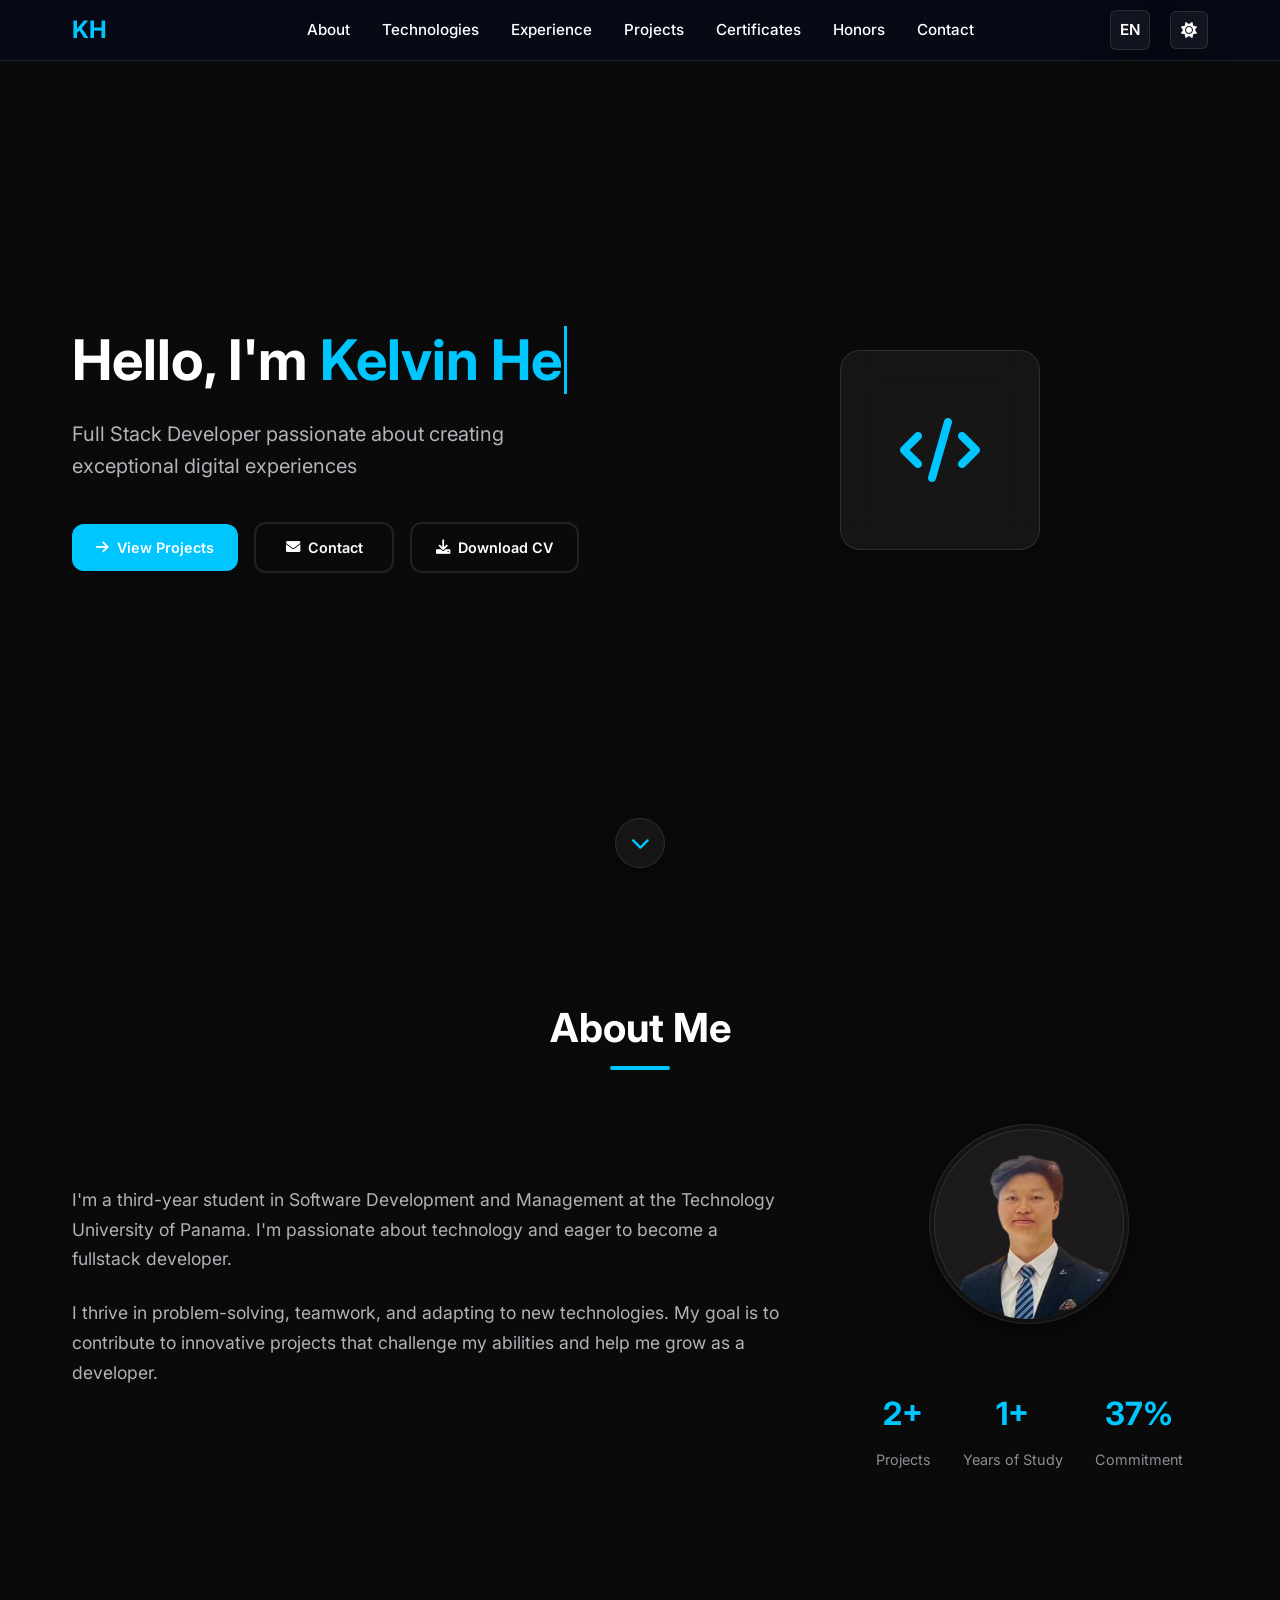
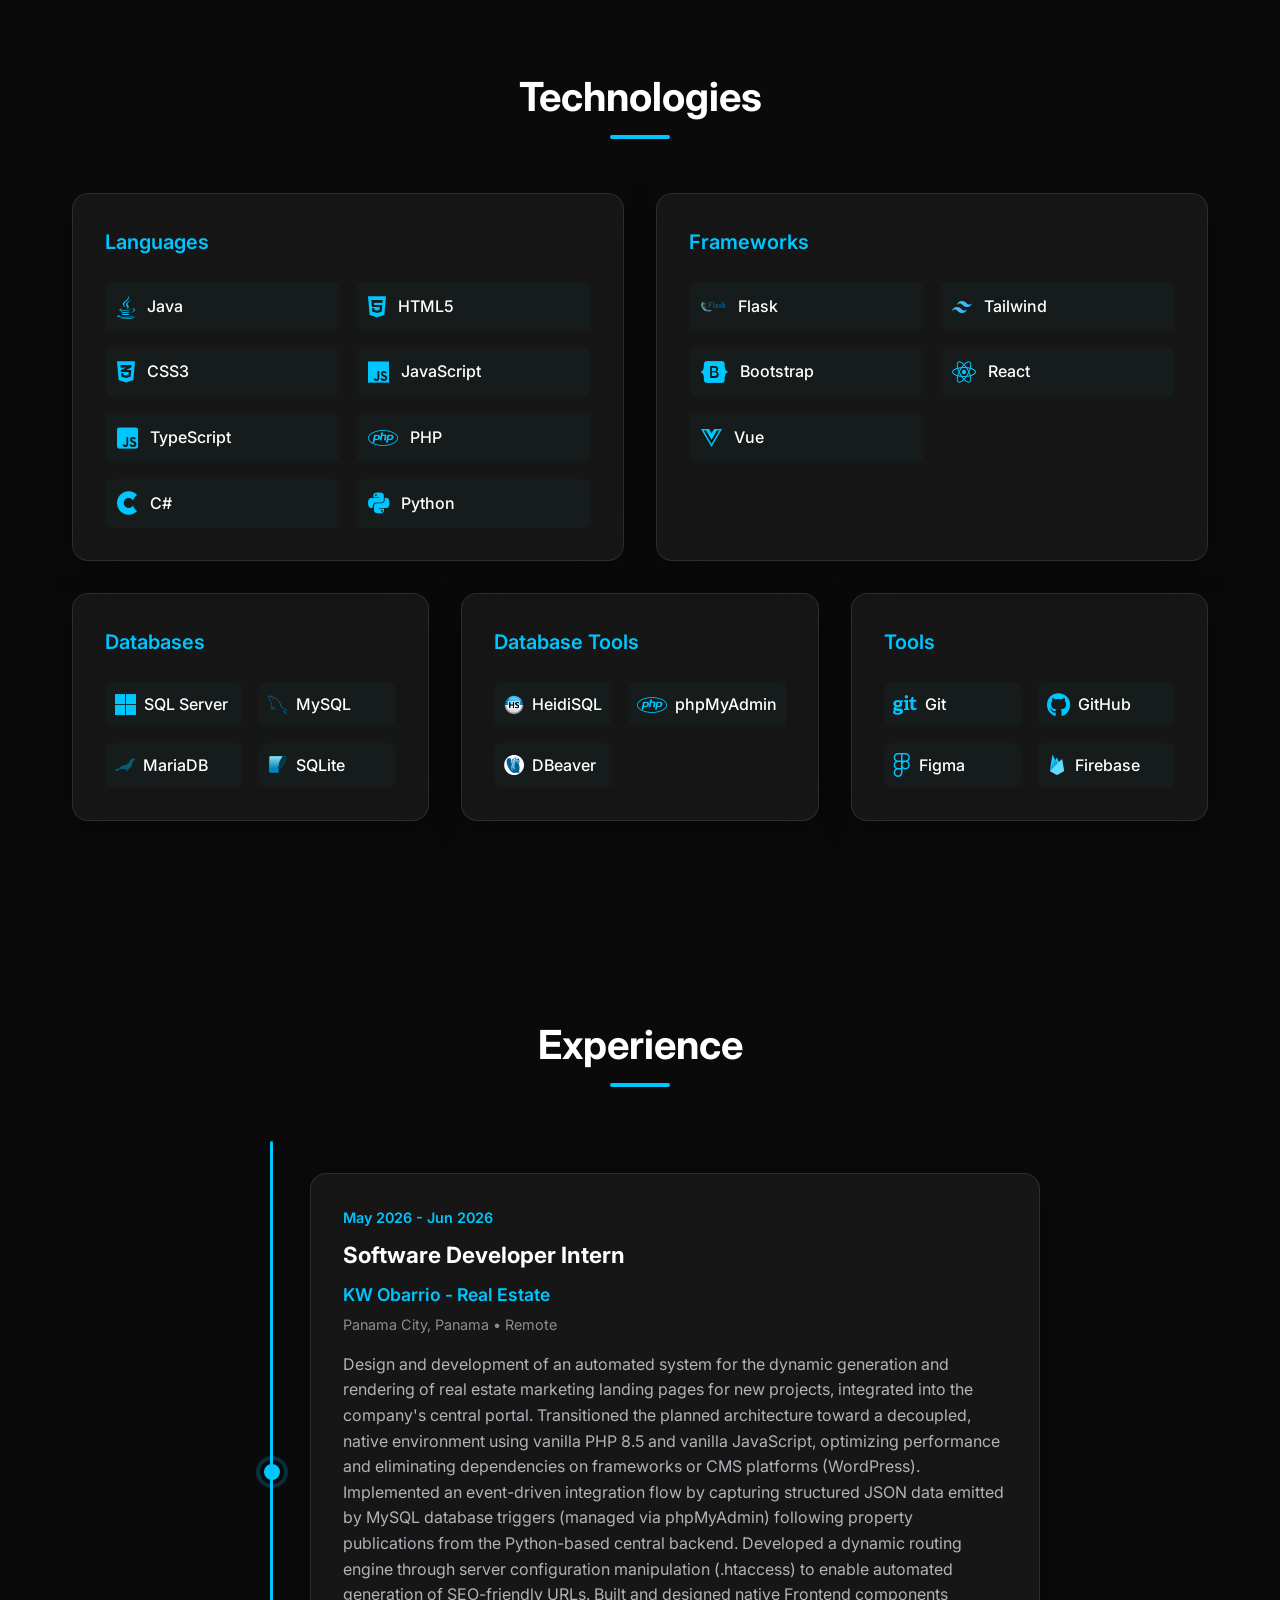
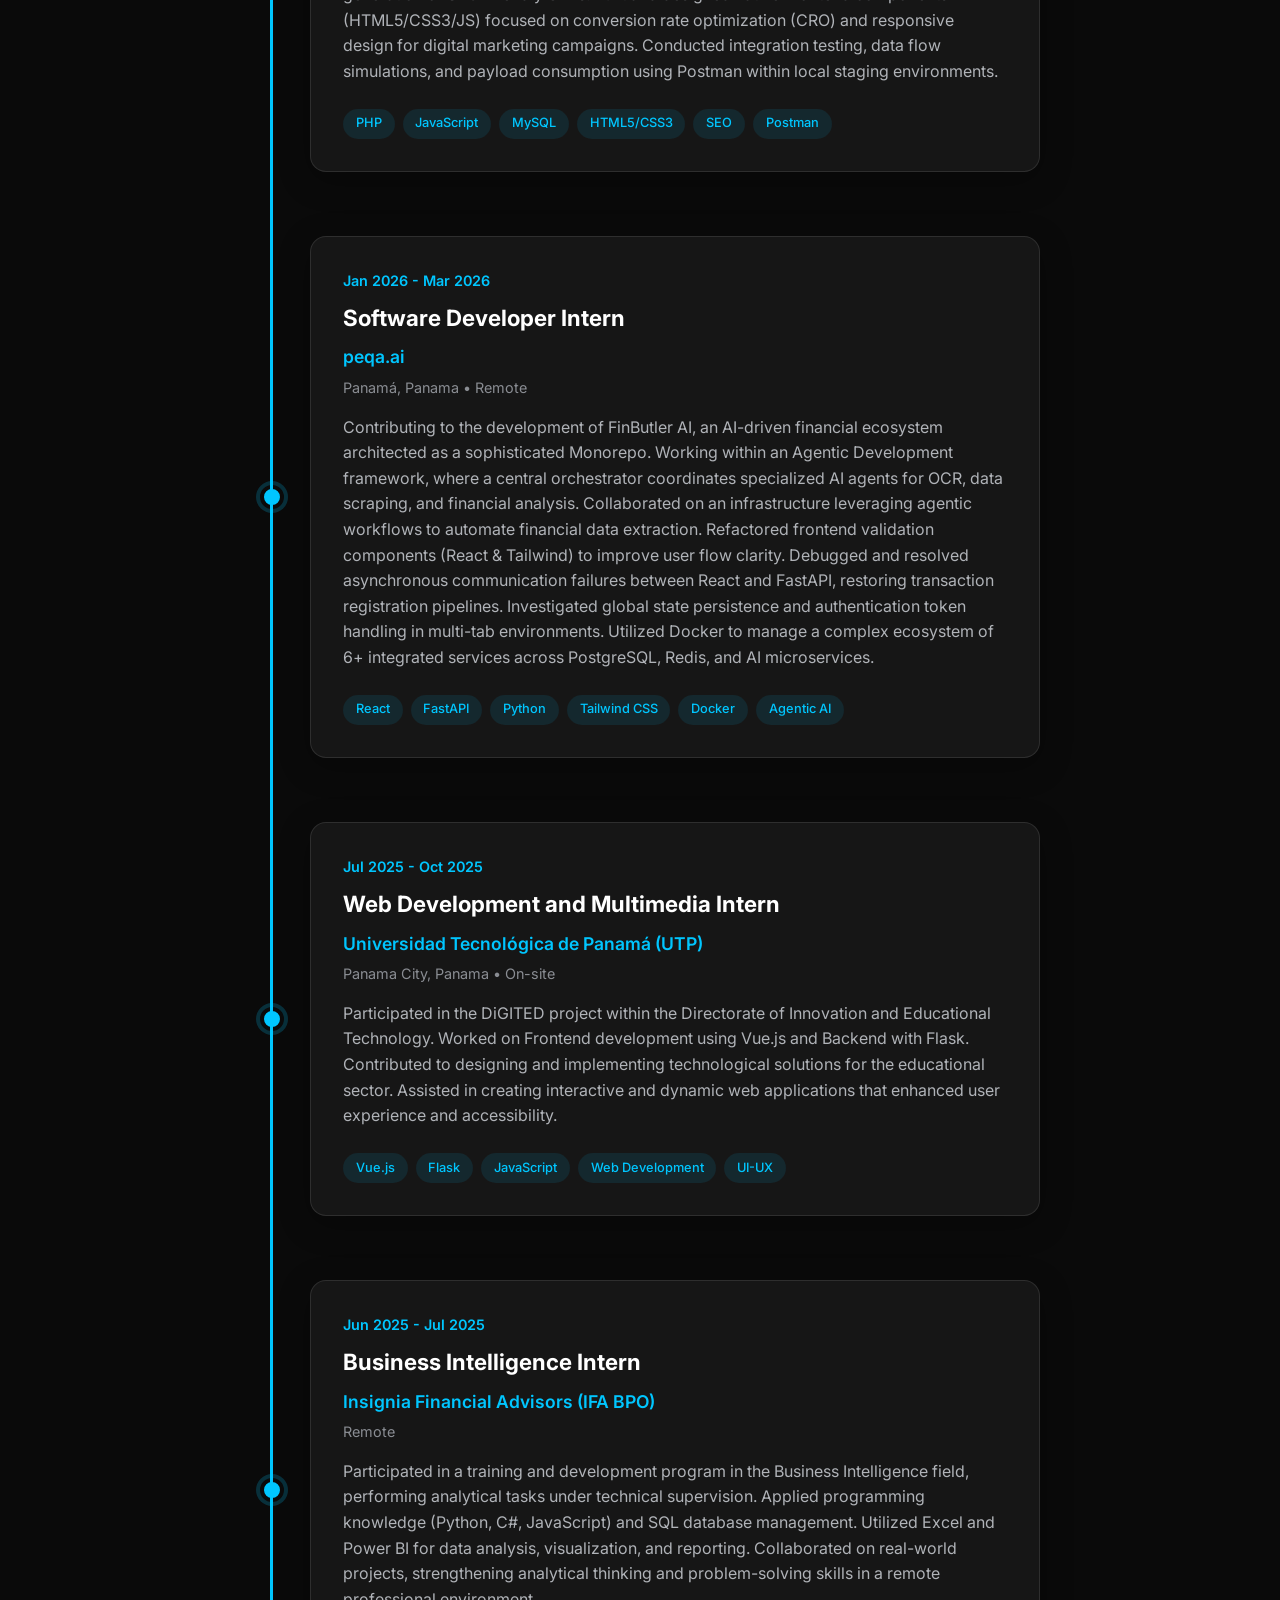
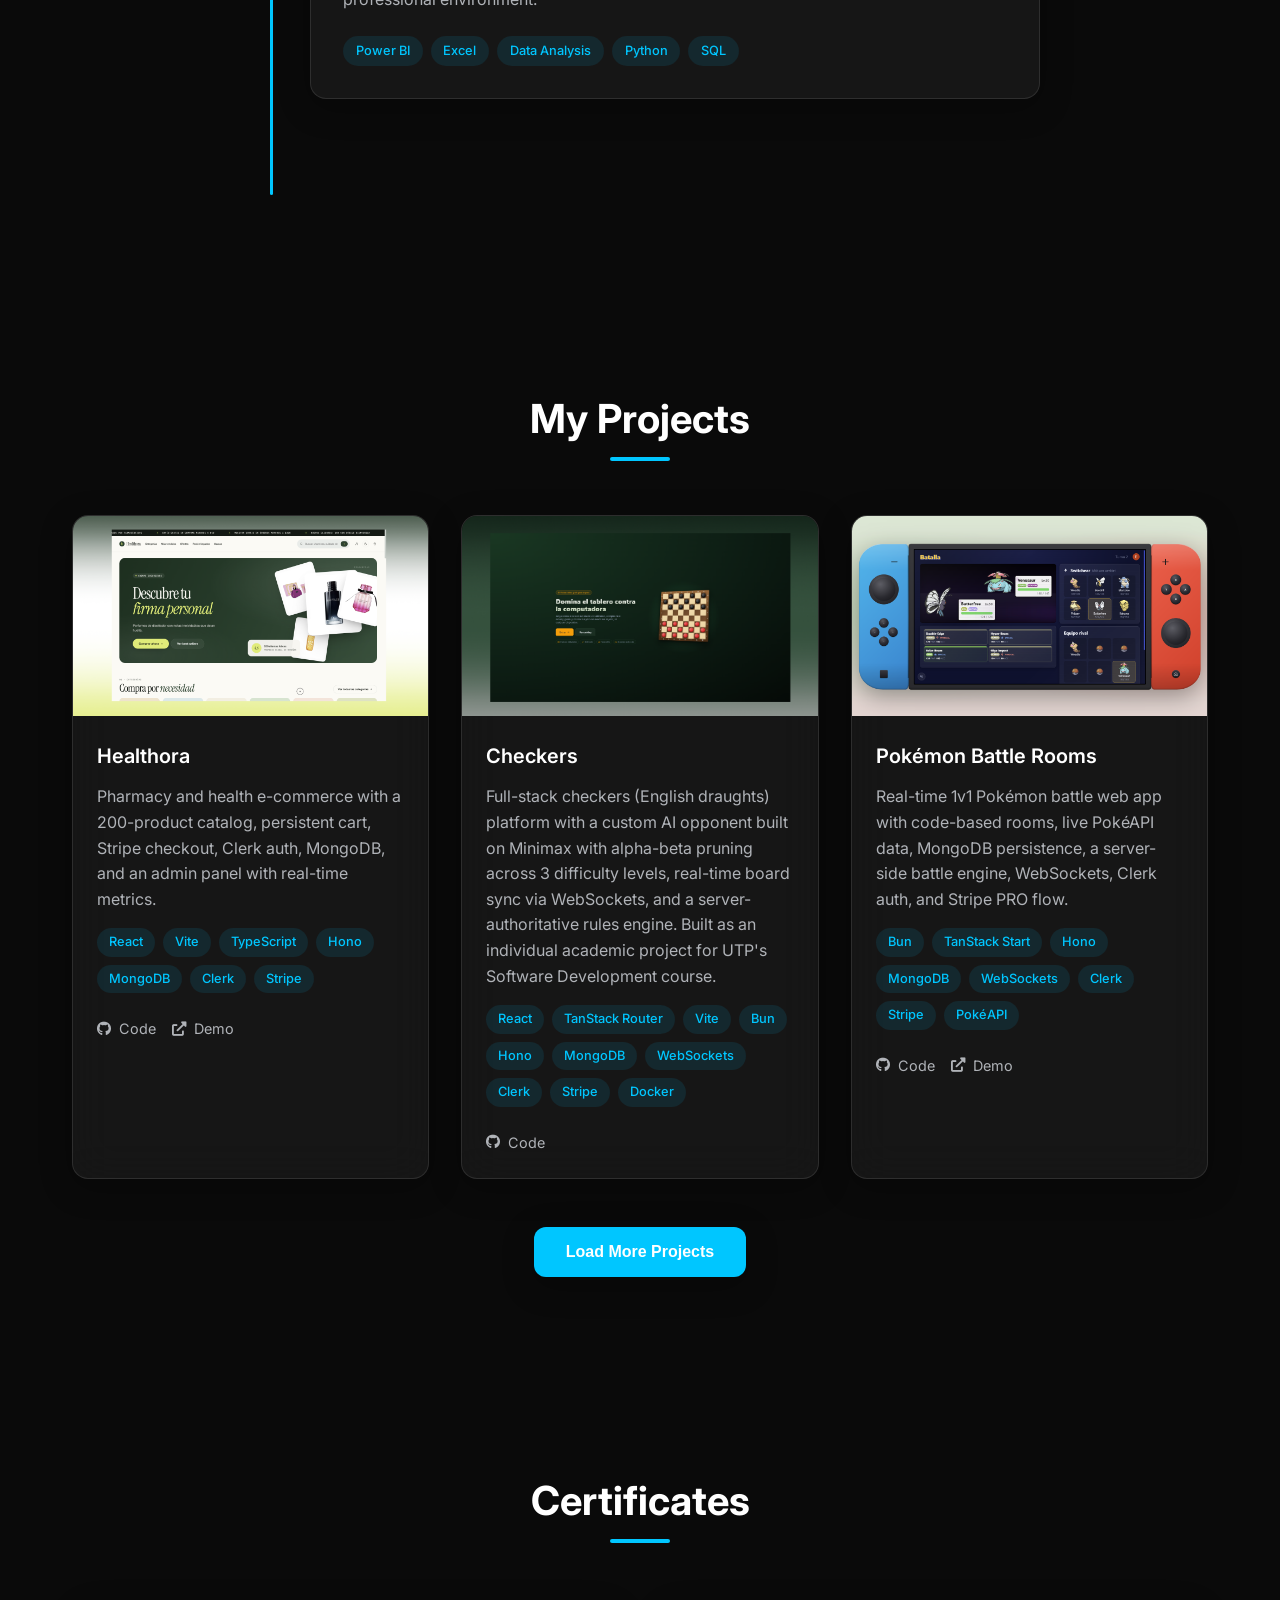
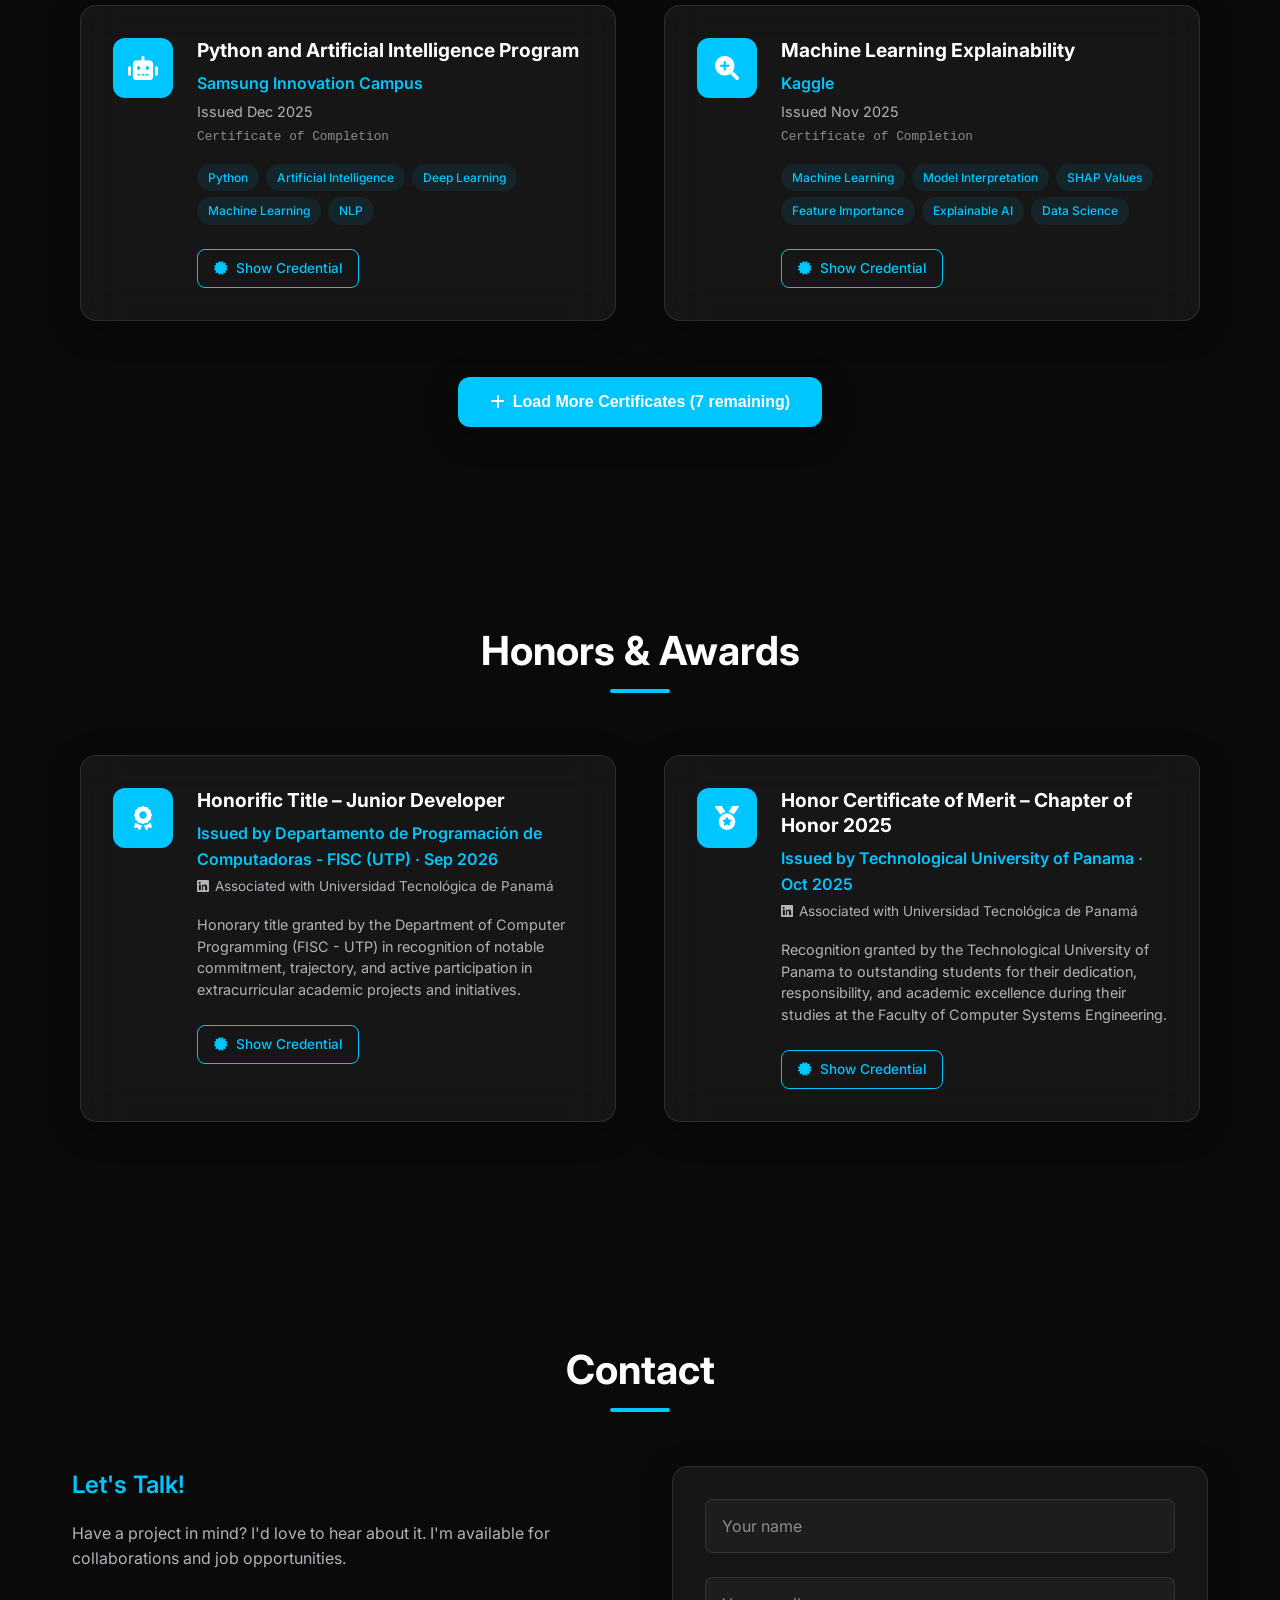
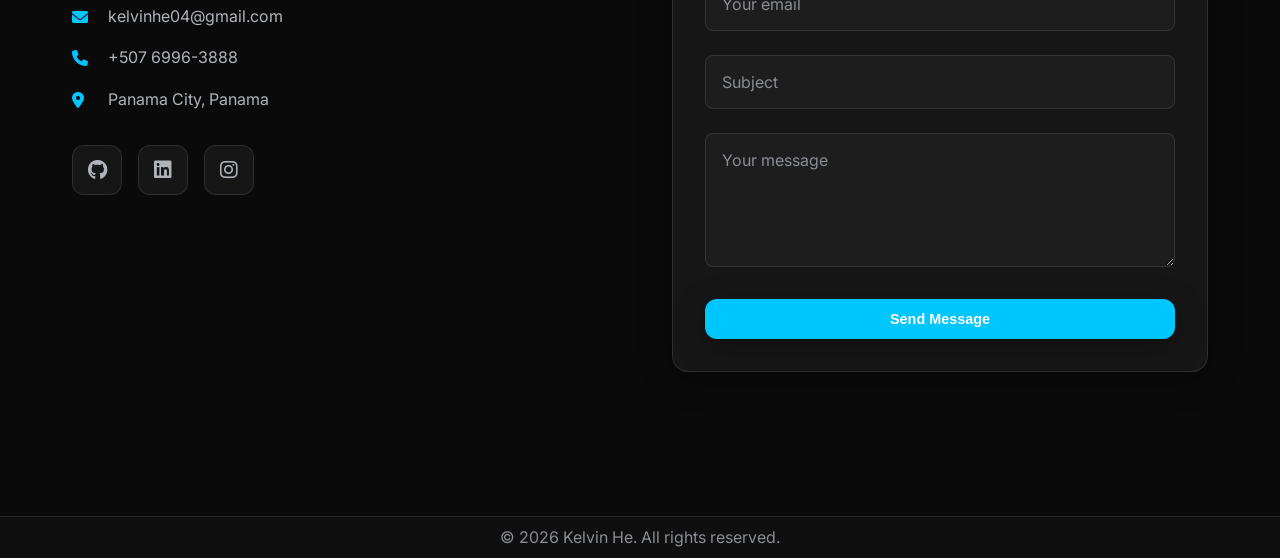
==== index.html @ 0e4e4021 "feat: add Honors credential images, Checkers/PollClass thumbnails, and UI polish - Add credential im" ====
<!doctype html>
<html lang="en">
    <head>
        <meta charset="UTF-8" />
        <meta name="viewport" content="width=device-width, initial-scale=1.0" />
        <title>Kelvin He</title>

        <!-- SEO básico -->
        <meta
            name="description"
            content="Kelvin He - Full Stack Developer. Portafolio profesional con proyectos web, certificaciones y experiencia en desarrollo frontend/backend. Disponible para freelance y colaboraciones."
        />
        <meta
            name="keywords"
            content="Kelvin He, Full Stack Developer, desarrollador web, frontend, backend, JavaScript, HTML, CSS, Python, portafolio, freelance, desarrollador freelance"
        />
        <meta name="author" content="Kelvin He" />
        <meta name="robots" content="index, follow" />
        <link rel="canonical" href="https://kelvin-he.netlify.app/" />

        <!-- Open Graph -->
        <meta property="og:type" content="website" />
        <meta property="og:url" content="https://kelvin-he.netlify.app/" />
        <meta property="og:title" content="Kelvin He - Full Stack Developer" />
        <meta
            property="og:description"
            content="Portafolio profesional de Kelvin He: Full Stack Developer. Explora mis proyectos web, certificaciones y experiencia en desarrollo frontend y backend. Disponible para proyectos freelance."
        />
        <meta
            property="og:image"
            content="https://kelvin-he.netlify.app/assets/img/preview.png"
        />
        <meta property="og:image:width" content="1200" />
        <meta property="og:image:height" content="630" />

        <!-- Twitter Card -->
        <meta name="twitter:card" content="summary_large_image" />
        <meta name="twitter:title" content="Kelvin He - Full Stack Developer" />
        <meta
            name="twitter:description"
            content="Portafolio profesional de Kelvin He: Full Stack Developer. Explora mis proyectos web, certificaciones y experiencia en desarrollo frontend y backend."
        />
        <meta
            name="twitter:image"
            content="https://kelvin-he.netlify.app/assets/img/preview.png"
        />

        <!-- Google Site Verification -->
        <meta name="google-site-verification" content="021a6202487b725a" />

        <!-- Protección contra copia -->
        <meta name="robots" content="noarchive, nosnippet" />
        <meta http-equiv="X-UA-Compatible" content="IE=edge" />
        <meta name="format-detection" content="telephone=no" />

        <link rel="stylesheet" href="/assets/styles/styles.css" />
        <link
            href="https://fonts.googleapis.com/css2?family=Inter:wght@300;400;500;600;700&display=swap"
            rel="stylesheet"
        />
        <link
            rel="stylesheet"
            href="https://cdnjs.cloudflare.com/ajax/libs/font-awesome/6.0.0/css/all.min.css"
        />
        <link
            rel="icon"
            type="image/png"
            sizes="16x16"
            href="assets/img/Logo.png"
        />
    </head>
    <body>
        <!-- Navbar translúcido -->
        <nav class="navbar" id="navbar">
            <div class="nav-container">
                <div class="nav-logo">
                    <a href="#navbar" class="logo-text">KH</a>
                    <!-- <span class="logo-text">Portfolio</span> -->
                </div>

                <div class="nav-links">
                    <ul class="nav-menu">
                        <li class="nav-item">
                            <a
                                href="#about"
                                class="nav-link"
                                data-en="About"
                                data-es="Acerca de"
                                >About</a
                            >
                        </li>
                        <li class="nav-item">
                            <a
                                href="#technologies"
                                class="nav-link"
                                data-en="Technologies"
                                data-es="Tecnologías"
                                >Technologies</a
                            >
                        </li>
                        <li class="nav-item">
                            <a
                                href="#experience"
                                class="nav-link"
                                data-en="Experience"
                                data-es="Experiencia"
                                >Experience</a
                            >
                        </li>
                        <li class="nav-item">
                            <a
                                href="#projects"
                                class="nav-link"
                                data-en="Projects"
                                data-es="Proyectos"
                                >Projects</a
                            >
                        </li>
                        <li class="nav-item">
                            <a
                                href="#certificates"
                                class="nav-link"
                                data-en="Certificates"
                                data-es="Certificados"
                                >Certificates</a
                            >
                        </li>
                        <li class="nav-item">
                            <a
                                href="#honors"
                                class="nav-link"
                                data-en="Honors"
                                data-es="Honores"
                                >Honors</a
                            >
                        </li>
                        <li class="nav-item">
                            <a
                                href="#contact"
                                class="nav-link"
                                data-en="Contact"
                                data-es="Contacto"
                                >Contact</a
                            >
                        </li>
                    </ul>
                    <div class="nav-burger-mode-toggle-container">
                        <div>
                            <a
                                id="languageToggle"
                                class="languageToggle"
                                href="#"
                                role="button"
                                aria-label="Cambiar idioma"
                            >
                                <span class="language-label">ES</span>
                            </a>
                        </div>
                        <div>
                            <a id="themeToggle" class="themeToggle"
                                ><i class="fas fa-sun"></i
                            ></a>
                        </div>

                        <div class="hamburger">
                            <span class="bar"></span>
                            <span class="bar"></span>
                            <span class="bar"></span>
                        </div>
                    </div>
                </div>
            </div>
        </nav>

        <!-- Hero Section -->
        <section id="hero" class="hero">
            <div class="hero-container">
                <div class="hero-content">
                    <h1 class="hero-title">
                        <span
                            class="hero-greeting"
                            data-en="Hello, I'm "
                            data-es="Hola, soy "
                        ></span
                        ><span class="highlight"></span>
                    </h1>
                    <p
                        class="hero-subtitle"
                        data-en="Full Stack Developer passionate about creating exceptional digital experiences"
                        data-es="Desarrollador Full Stack apasionado por crear experiencias digitales excepcionales"
                    >
                        Full Stack Developer passionate about creating
                        exceptional digital experiences
                    </p>
                    <div class="hero-buttons">
                        <a href="#projects" class="btn btn-primary">
                            <i class="fas fa-arrow-right" aria-hidden="true"></i>
                            <span data-en="View Projects" data-es="Ver Proyectos"
                                >View Projects</span
                            >
                        </a>
                        <a href="#contact" class="btn btn-secondary">
                            <i class="fas fa-envelope" aria-hidden="true"></i>
                            <span data-en="Contact" data-es="Contacto">Contact</span>
                        </a>
                        <a
                            href="assets/Kelvin_He_CV.pdf"
                            download
                            class="btn btn-secondary"
                        >
                            <i class="fas fa-download" aria-hidden="true"></i>
                            <span data-en="Download CV" data-es="Descargar CV"
                                >Download CV</span
                            >
                        </a>
                    </div>
                </div>
                <div class="hero-image">
                    <div class="floating-card">
                        <i class="fas fa-code"></i>
                    </div>
                </div>
            </div>
            <!-- Flecha animada para navegar a About -->
            <div class="scroll-arrow">
                <a href="#about" class="arrow-link">
                    <i class="fas fa-chevron-down"></i>
                </a>
            </div>
        </section>

        <!-- About -->
        <section id="about" class="section">
            <div class="container">
                <h2
                    class="section-title"
                    data-en="About Me"
                    data-es="Acerca de Mí"
                >
                    About Me
                </h2>
                <div class="about-content">
                    <div class="about-text">
                        <p
                            class="about-description"
                            data-en="I'm a third-year student in Software Development and Management at the Technology University of Panama. I'm passionate about technology and eager to become a fullstack developer."
                            data-es="Soy un estudiante de tercer año en Desarrollo y Gestión de Software en la Universidad Tecnológica de Panamá. Soy apasionado por la tecnología y ansioso por convertirme en un desarrollador fullstack."
                        >
                            I'm a third-year student in Software Development and
                            Management at the Technology University of Panama.
                            I'm passionate about technology and eager to become
                            a fullstack developer.
                        </p>
                        <p
                            class="about-description"
                            data-en="I thrive in problem-solving, teamwork, and adapting to new technologies. My goal is to contribute to innovative projects that challenge my abilities and help me grow as a developer."
                            data-es="Me destaco en la resolución de problemas, el trabajo en equipo y la adaptación a nuevas tecnologías. Mi objetivo es contribuir a proyectos innovadores que desafíen mis habilidades y me ayuden a crecer como desarrollador."
                        >
                            I thrive in problem-solving, teamwork, and adapting
                            to new technologies. My goal is to contribute to
                            innovative projects that challenge my abilities and
                            help me grow as a developer.
                        </p>
                    </div>
                    <div class="about-stats-profile">
                        <div class="stats">
                            <div class="stat-item">
                                <span class="stat-number">6+</span>
                                <span
                                    class="stat-label"
                                    data-en="Projects"
                                    data-es="Proyectos"
                                    >Projects</span
                                >
                            </div>
                            <div class="stat-item">
                                <span class="stat-number">3+</span>
                                <span
                                    class="stat-label"
                                    data-en="Years of Study"
                                    data-es="Años de Estudio"
                                    >Years of Study</span
                                >
                            </div>
                            <div class="stat-item">
                                <span class="stat-number">100%</span>
                                <span
                                    class="stat-label"
                                    data-en="Commitment"
                                    data-es="Compromiso"
                                    >Commitment</span
                                >
                            </div>
                        </div>
                        <div class="about-image">
                            <div class="profile-card">
                                <div class="profile-card-inside">
                                    <div class="profile-avatar">
                                        <img
                                            class="profile-img"
                                            src="assets/img/Perfil.png"
                                            alt=""
                                        />
                                    </div>
                                </div>
                            </div>
                        </div>
                    </div>
                </div>
            </div>
        </section>

        <!-- Technologies -->
        <section id="technologies" class="section">
            <div class="container">
                <h2
                    class="section-title"
                    data-en="Technologies"
                    data-es="Tecnologías"
                >
                    Technologies
                </h2>
                <div class="tech-grid">
                    <div class="tech-category">
                        <h3
                            class="tech-category-title"
                            data-en="Languages"
                            data-es="Lenguajes"
                        >
                            Languages
                        </h3>
                        <div class="tech-items">
                            <div class="tech-item">
                                <i class="fab fa-java"></i>
                                <span>Java</span>
                            </div>
                            <div class="tech-item">
                                <i class="fab fa-html5"></i>
                                <span>HTML5</span>
                            </div>
                            <div class="tech-item">
                                <i class="fab fa-css3-alt"></i>
                                <span>CSS3</span>
                            </div>
                            <div class="tech-item">
                                <i class="fab fa-js"></i>
                                <span>JavaScript</span>
                            </div>
                            <div class="tech-item">
                                <i class="fab fa-js-square"></i>
                                <span>TypeScript</span>
                            </div>
                            <div class="tech-item">
                                <i class="fab fa-php"></i>
                                <span>PHP</span>
                            </div>
                            <div class="tech-item">
                                <i class="fab fa-cuttlefish"></i>
                                <span>C#</span>
                            </div>
                            <div class="tech-item">
                                <i class="fab fa-python"></i>
                                <span>Python</span>
                            </div>
                        </div>
                    </div>
                    <div class="tech-category">
                        <h3
                            class="tech-category-title"
                            data-en="Frameworks"
                            data-es="Frameworks"
                        >
                            Frameworks
                        </h3>
                        <div class="tech-items">
                            <div class="tech-item">
                                <img
                                    src="assets/icons/flask.png"
                                    alt=""
                                    class="Flask-icon"
                                />
                                <span>Flask</span>
                            </div>
                            <div class="tech-item">
                                <img
                                    src="assets/icons/Tailwind CSS.svg"
                                    alt=""
                                    class="Tailwind-icon"
                                />
                                <span>Tailwind</span>
                            </div>
                            <div class="tech-item">
                                <i class="fab fa-bootstrap"></i>
                                <span>Bootstrap</span>
                            </div>
                            <div class="tech-item">
                                <i class="fab fa-react"></i>
                                <span>React</span>
                            </div>
                            <div class="tech-item">
                                <i class="fab fa-vuejs"></i>
                                <span>Vue</span>
                            </div>
                        </div>
                    </div>
                    <div class="tech-category">
                        <h3
                            class="tech-category-title"
                            data-en="Databases"
                            data-es="Bases de Datos"
                        >
                            Databases
                        </h3>
                        <div class="tech-items">
                            <div class="tech-item">
                                <i class="fab fa-microsoft"></i>
                                <span>SQL Server</span>
                            </div>
                            <div class="tech-item">
                                <img
                                    src="assets/icons/mysql.svg"
                                    alt=""
                                    class="tech-icon"
                                />
                                <span>MySQL</span>
                            </div>
                            <div class="tech-item">
                                <img
                                    src="assets/icons/mariadb.svg"
                                    alt=""
                                    class="tech-icon"
                                />
                                <span>MariaDB</span>
                            </div>
                            <div class="tech-item">
                                <img
                                    src="assets/icons/sqlite.svg"
                                    alt=""
                                    class="SQLite-icon"
                                />
                                <span>SQLite</span>
                            </div>
                        </div>
                    </div>
                    <div class="tech-category">
                        <h3
                            class="tech-category-title"
                            data-en="Database Tools"
                            data-es="Herramientas BD"
                        >
                            Database Tools
                        </h3>
                        <div class="tech-items">
                            <div class="tech-item">
                                <img
                                    src="assets/icons/HeidiSQL.png"
                                    alt=""
                                    class="HeidiSQL-icon"
                                />
                                <span>HeidiSQL</span>
                            </div>
                            <div class="tech-item">
                                <i class="fab fa-php"></i>
                                <span>phpMyAdmin</span>
                            </div>
                            <div class="tech-item">
                                <img
                                    src="assets/icons/DBeaver.svg"
                                    alt=""
                                    class="DBeaver-icon"
                                />
                                <span>DBeaver</span>
                            </div>
                        </div>
                    </div>
                    <div class="tech-category">
                        <h3
                            class="tech-category-title"
                            data-en="Tools"
                            data-es="Herramientas"
                        >
                            Tools
                        </h3>
                        <div class="tech-items">
                            <div class="tech-item">
                                <i class="fab fa-git"></i>
                                <span>Git</span>
                            </div>
                            <div class="tech-item">
                                <i class="fab fa-github"></i>
                                <span>GitHub</span>
                            </div>
                            <div class="tech-item">
                                <i class="fab fa-figma"></i>
                                <span>Figma</span>
                            </div>
                            <div class="tech-item">
                                <img
                                    src="assets/icons/firebase.svg"
                                    alt=""
                                    class="Firebase-icon"
                                />
                                <span>Firebase</span>
                            </div>
                        </div>
                    </div>
                </div>
            </div>
        </section>

        <!-- Experience Timeline -->
        <section id="experience" class="section">
            <div class="container">
                <h2
                    class="section-title"
                    data-en="Experience"
                    data-es="Experiencia"
                >
                    Experience
                </h2>
                <div class="timeline">
                    <!-- Software Developer Intern - KW Obarrio Real Estate -->
                    <div class="timeline-item">
                        <div class="timeline-marker"></div>
                        <div class="timeline-content">
                            <div class="timeline-date">May 2026 - Jun 2026</div>
                            <h3
                                class="timeline-title"
                                data-en="Software Developer Intern"
                                data-es="Pasante de Desarrollo de Software"
                            >
                                Software Developer Intern
                            </h3>
                            <p class="timeline-company">
                                KW Obarrio - Real Estate
                            </p>
                            <p
                                class="timeline-location"
                                data-en="Panama City, Panama • Remote"
                                data-es="Ciudad de Panamá, Panamá • Remoto"
                            >
                                Panama City, Panama • Remote
                            </p>
                            <p
                                class="timeline-description"
                                data-en="Design and development of an automated system for the dynamic generation and rendering of real estate marketing landing pages for new projects, integrated into the company's central portal. Transitioned the planned architecture toward a decoupled, native environment using vanilla PHP 8.5 and vanilla JavaScript, optimizing performance and eliminating dependencies on frameworks or CMS platforms (WordPress). Implemented an event-driven integration flow by capturing structured JSON data emitted by MySQL database triggers (managed via phpMyAdmin) following property publications from the Python-based central backend. Developed a dynamic routing engine through server configuration manipulation (.htaccess) to enable automated generation of SEO-friendly URLs. Built and designed native Frontend components (HTML5/CSS3/JS) focused on conversion rate optimization (CRO) and responsive design for digital marketing campaigns. Conducted integration testing, data flow simulations, and payload consumption using Postman within local staging environments."
                                data-es="Diseño y desarrollo de un sistema automatizado para la generación y renderizado dinámico de landing pages de marketing inmobiliario para nuevos proyectos, integrado al portal central de la empresa. Transicioné la arquitectura planificada hacia un entorno desacoplado y nativo usando PHP 8.5 vanilla y JavaScript vanilla, optimizando el rendimiento y eliminando dependencias de frameworks o plataformas CMS (WordPress). Implementé un flujo de integración basado en eventos, capturando datos JSON estructurados emitidos por triggers de la base de datos MySQL (gestionada vía phpMyAdmin) tras la publicación de propiedades desde el backend central en Python. Desarrollé un motor de enrutamiento dinámico mediante manipulación de configuración del servidor (.htaccess) para habilitar la generación automatizada de URLs SEO-friendly. Construí y diseñé componentes de Frontend nativos (HTML5/CSS3/JS) enfocados en optimización de tasa de conversión (CRO) y diseño responsivo para campañas de marketing digital. Realicé pruebas de integración, simulaciones de flujo de datos y consumo de payloads usando Postman en entornos de staging locales."
                            >
                                Design and development of an automated system
                                for the dynamic generation and rendering of
                                real estate marketing landing pages for new
                                projects, integrated into the company's
                                central portal. Transitioned the planned
                                architecture toward a decoupled, native
                                environment using vanilla PHP 8.5 and vanilla
                                JavaScript, optimizing performance and
                                eliminating dependencies on frameworks or CMS
                                platforms (WordPress). Implemented an
                                event-driven integration flow by capturing
                                structured JSON data emitted by MySQL database
                                triggers (managed via phpMyAdmin) following
                                property publications from the Python-based
                                central backend. Developed a dynamic routing
                                engine through server configuration
                                manipulation (.htaccess) to enable automated
                                generation of SEO-friendly URLs. Built and
                                designed native Frontend components
                                (HTML5/CSS3/JS) focused on conversion rate
                                optimization (CRO) and responsive design for
                                digital marketing campaigns. Conducted
                                integration testing, data flow simulations,
                                and payload consumption using Postman within
                                local staging environments.
                            </p>
                            <div class="timeline-skills">
                                <span class="skill-tag">PHP</span>
                                <span class="skill-tag">JavaScript</span>
                                <span class="skill-tag">MySQL</span>
                                <span class="skill-tag">HTML5/CSS3</span>
                                <span class="skill-tag">SEO</span>
                                <span class="skill-tag">Postman</span>
                            </div>
                        </div>
                    </div>
                    <!-- Software Developer Intern - Peqa AI -->
                    <div class="timeline-item">
                        <div class="timeline-marker"></div>
                        <div class="timeline-content">
                            <div class="timeline-date">Jan 2026 - Mar 2026</div>
                            <h3
                                class="timeline-title"
                                data-en="Software Developer Intern"
                                data-es="Pasante de Desarrollo de Software"
                            >
                                Software Developer Intern
                            </h3>
                            <p class="timeline-company">peqa.ai</p>
                            <p
                                class="timeline-location"
                                data-en="Panamá, Panama • Remote"
                                data-es="Panamá, Panamá • Remoto"
                            >
                                Panamá, Panama • Remote
                            </p>
                            <p
                                class="timeline-description"
                                data-en="Contributing to the development of FinButler AI, an AI-driven financial ecosystem architected as a sophisticated Monorepo. Working within an Agentic Development framework, where a central orchestrator coordinates specialized AI agents for OCR, data scraping, and financial analysis. Collaborated on an infrastructure leveraging agentic workflows to automate financial data extraction. Refactored frontend validation components (React & Tailwind) to improve user flow clarity. Debugged and resolved asynchronous communication failures between React and FastAPI, restoring transaction registration pipelines. Investigated global state persistence and authentication token handling in multi-tab environments. Utilized Docker to manage a complex ecosystem of 6+ integrated services across PostgreSQL, Redis, and AI microservices."
                                data-es="Contribuyendo al desarrollo de FinButler AI, un ecosistema financiero impulsado por IA y diseñado como un Monorepo sofisticado. Trabajando dentro de un marco de Desarrollo Agéntico, donde un orquestador central coordina agentes especializados de IA para OCR, extracción de datos y análisis financiero. Colaboré en una infraestructura que aprovecha flujos de trabajo agénticos para automatizar la extracción de datos financieros. Refactoricé componentes de validación frontend (React y Tailwind) para mejorar la claridad del flujo de usuario. Depuré y resolví fallos de comunicación asíncrona entre React y FastAPI, restaurando pipelines de registro de transacciones. Investigué la persistencia del estado global y el manejo de tokens de autenticación en entornos multipestaña. Utilicé Docker para gestionar un ecosistema complejo de más de 6 servicios integrados a través de PostgreSQL, Redis y microservicios de IA."
                            >
                                Contributing to the development of FinButler AI,
                                an AI-driven financial ecosystem architected as
                                a sophisticated Monorepo. Working within an
                                Agentic Development framework, where a central
                                orchestrator coordinates specialized AI agents
                                for OCR, data scraping, and financial analysis.
                                Collaborated on an infrastructure leveraging
                                agentic workflows to automate financial data
                                extraction. Refactored frontend validation
                                components (React & Tailwind) to improve user
                                flow clarity. Debugged and resolved asynchronous
                                communication failures between React and
                                FastAPI, restoring transaction registration
                                pipelines. Investigated global state persistence
                                and authentication token handling in multi-tab
                                environments. Utilized Docker to manage a
                                complex ecosystem of 6+ integrated services
                                across PostgreSQL, Redis, and AI microservices.
                            </p>
                            <div class="timeline-skills">
                                <span class="skill-tag">React</span>
                                <span class="skill-tag">FastAPI</span>
                                <span class="skill-tag">Python</span>
                                <span class="skill-tag">Tailwind CSS</span>
                                <span class="skill-tag">Docker</span>
                                <span class="skill-tag">Agentic AI</span>
                            </div>
                        </div>
                    </div>
                    <!-- Web Development Intern -->
                    <div class="timeline-item">
                        <div class="timeline-marker"></div>
                        <div class="timeline-content">
                            <div class="timeline-date">Jul 2025 - Oct 2025</div>
                            <h3
                                class="timeline-title"
                                data-en="Web Development and Multimedia Intern"
                                data-es="Pasantía en Desarrollo Web y Multimedia"
                            >
                                Web Development and Multimedia Intern
                            </h3>
                            <p class="timeline-company">
                                Universidad Tecnológica de Panamá (UTP)
                            </p>
                            <p
                                class="timeline-location"
                                data-en="Panama City, Panama • On-site"
                                data-es="Ciudad de Panamá, Panamá • Presencial"
                            >
                                Panama City, Panama • On-site
                            </p>
                            <p
                                class="timeline-description"
                                data-en="Participated in the DiGITED project within the Directorate of Innovation and Educational Technology. Worked on Frontend development using Vue.js and Backend with Flask. Contributed to designing and implementing technological solutions for the educational sector. Assisted in creating interactive and dynamic web applications that enhanced user experience and accessibility."
                                data-es="Participé en el proyecto DiGITED dentro de la Dirección de Innovación y Tecnología Educativa. Trabajé en desarrollo Frontend usando Vue.js y Backend con Flask. Contribuí al diseño e implementación de soluciones tecnológicas para el sector educativo. Asistí en la creación de aplicaciones web interactivas y dinámicas que mejoraron la experiencia del usuario y la accesibilidad."
                            >
                                Participated in the DiGITED project within the
                                Directorate of Innovation and Educational
                                Technology. Worked on Frontend development using
                                Vue.js and Backend with Flask. Contributed to
                                designing and implementing technological
                                solutions for the educational sector. Assisted
                                in creating interactive and dynamic web
                                applications that enhanced user experience and
                                accessibility.
                            </p>
                            <div class="timeline-skills">
                                <span class="skill-tag">Vue.js</span>
                                <span class="skill-tag">Flask</span>
                                <span class="skill-tag">JavaScript</span>
                                <span class="skill-tag">Web Development</span>
                                <span class="skill-tag">UI-UX</span>
                            </div>
                        </div>
                    </div>

                    <!-- Business Intelligence Intern -->
                    <div class="timeline-item">
                        <div class="timeline-marker"></div>
                        <div class="timeline-content">
                            <div class="timeline-date">Jun 2025 - Jul 2025</div>
                            <h3
                                class="timeline-title"
                                data-en="Business Intelligence Intern"
                                data-es="Pasantía en Inteligencia de Negocios"
                            >
                                Business Intelligence Intern
                            </h3>
                            <p class="timeline-company">
                                Insignia Financial Advisors (IFA BPO)
                            </p>
                            <p
                                class="timeline-location"
                                data-en="Remote"
                                data-es="Remoto"
                            >
                                Remote
                            </p>
                            <p
                                class="timeline-description"
                                data-en="Participated in a training and development program in the Business Intelligence field, performing analytical tasks under technical supervision. Applied programming knowledge (Python, C#, JavaScript) and SQL database management. Utilized Excel and Power BI for data analysis, visualization, and reporting. Collaborated on real-world projects, strengthening analytical thinking and problem-solving skills in a remote professional environment."
                                data-es="Participé en un programa de capacitación y desarrollo en el campo de Inteligencia de Negocios, realizando tareas analíticas bajo supervisión técnica. Apliqué conocimientos de programación (Python, C#, JavaScript) y gestión de bases de datos SQL. Utilicé Excel y Power BI para análisis de datos, visualización e informes. Colaboré en proyectos del mundo real, fortaleciendo el pensamiento analítico y habilidades de resolución de problemas en un entorno profesional remoto."
                            >
                                Participated in a training and development
                                program in the Business Intelligence field,
                                performing analytical tasks under technical
                                supervision. Applied programming knowledge
                                (Python, C#, JavaScript) and SQL database
                                management. Utilized Excel and Power BI for data
                                analysis, visualization, and reporting.
                                Collaborated on real-world projects,
                                strengthening analytical thinking and
                                problem-solving skills in a remote professional
                                environment.
                            </p>
                            <div class="timeline-skills">
                                <span class="skill-tag">Power BI</span>
                                <span class="skill-tag">Excel</span>
                                <span class="skill-tag">Data Analysis</span>
                                <span class="skill-tag">Python</span>
                                <span class="skill-tag">SQL</span>
                            </div>
                        </div>
                    </div>
                </div>
            </div>
        </section>

        <!-- Projects -->
        <section id="projects" class="section">
            <div class="container">
                <h2
                    class="section-title"
                    data-en="My Projects"
                    data-es="Mis Proyectos"
                >
                    My Projects
                </h2>
                <div class="projects-grid">
                    <div class="project-card">
                        <div class="project-image">
                            <img
                                class="project-img"
                                src="assets/img/proyectos/Healthora.png"
                                alt="Healthora Project"
                            />
                        </div>
                        <div class="project-content">
                            <h3
                                class="project-title"
                                data-en="Healthora"
                                data-es="Healthora"
                            >
                                Healthora
                            </h3>
                            <p
                                class="project-description"
                                data-en="Pharmacy and health e-commerce with a 200-product catalog, persistent cart, Stripe checkout, Clerk auth, MongoDB, and an admin panel with real-time metrics."
                                data-es="E-commerce de farmacia y salud con catálogo de 200 productos, carrito persistente, checkout con Stripe, autenticación con Clerk, MongoDB y panel admin con métricas en tiempo real."
                            >
                                Pharmacy and health e-commerce with a
                                200-product catalog, persistent cart, Stripe
                                checkout, Clerk auth, MongoDB, and an admin
                                panel with real-time metrics.
                            </p>
                            <div class="project-tech">
                                <span class="tech-tag">React</span>
                                <span class="tech-tag">Vite</span>
                                <span class="tech-tag">TypeScript</span>
                                <span class="tech-tag">Hono</span>
                                <span class="tech-tag">MongoDB</span>
                                <span class="tech-tag">Clerk</span>
                                <span class="tech-tag">Stripe</span>
                            </div>
                            <div class="project-links">
                                <a
                                    href="https://github.com/kelvinhe04/healthora"
                                    class="project-link"
                                    target="_blank"
                                >
                                    <i class="fab fa-github"></i>
                                    <span data-en="Code" data-es="Código">
                                        Code
                                    </span>
                                </a>
                                <a
                                    href="https://healthora-shop.vercel.app/"
                                    class="project-link"
                                    target="_blank"
                                >
                                    <i class="fas fa-external-link-alt"></i>
                                    <span data-en="Demo" data-es="Demo">
                                        Demo
                                    </span>
                                </a>
                            </div>
                        </div>
                    </div>

                    <div class="project-card">
                        <div class="project-image">
                            <img
                                class="project-img"
                                src="assets/img/proyectos/Checkers.png"
                                alt="Checkers Project"
                                onerror="this.onerror=null;this.outerHTML='&lt;div class=&quot;pokemon-battle-banner&quot; style=&quot;background:linear-gradient(135deg,#3a3f47 0%,#1c1c1c 60%,#000000 100%)&quot;&gt;&lt;i class=&quot;fas fa-chess&quot; style=&quot;font-size:3rem&quot;&gt;&lt;/i&gt;&lt;span&gt;Checkers&lt;/span&gt;&lt;/div&gt;';"
                            />
                        </div>
                        <div class="project-content">
                            <h3
                                class="project-title"
                                data-en="Checkers"
                                data-es="Checkers"
                            >
                                Checkers
                            </h3>
                            <p
                                class="project-description"
                                data-en="Full-stack checkers (English draughts) platform with a custom AI opponent built on Minimax with alpha-beta pruning across 3 difficulty levels, real-time board sync via WebSockets, and a server-authoritative rules engine. Built as an individual academic project for UTP's Software Development course."
                                data-es="Plataforma de damas (English draughts) full-stack con oponente de IA propio basado en Minimax con poda alfa-beta en 3 niveles de dificultad, sincronización del tablero en tiempo real vía WebSockets y motor de reglas server-authoritative. Construido como proyecto académico individual para el curso de Desarrollo de Software de la UTP."
                            >
                                Full-stack checkers (English draughts) platform
                                with a custom AI opponent built on Minimax with
                                alpha-beta pruning across 3 difficulty levels,
                                real-time board sync via WebSockets, and a
                                server-authoritative rules engine.
                            </p>
                            <div class="project-tech">
                                <span class="tech-tag">React</span>
                                <span class="tech-tag">TanStack Router</span>
                                <span class="tech-tag">Vite</span>
                                <span class="tech-tag">Bun</span>
                                <span class="tech-tag">Hono</span>
                                <span class="tech-tag">MongoDB</span>
                                <span class="tech-tag">WebSockets</span>
                                <span class="tech-tag">Clerk</span>
                                <span class="tech-tag">Stripe</span>
                                <span class="tech-tag">Docker</span>
                            </div>
                            <div class="project-links">
                                <a
                                    href="https://github.com/kelvinhe04/Checkers"
                                    class="project-link"
                                    target="_blank"
                                >
                                    <i class="fab fa-github"></i>
                                    <span data-en="Code" data-es="Código">
                                        Code
                                    </span>
                                </a>
                            </div>
                        </div>
                    </div>

                    <div class="project-card">
                        <div class="project-image">
                            <img
                                class="project-img"
                                src="assets/img/proyectos/PokemonBattleRooms.png"
                                alt="Pokémon Battle Rooms"
                            />
                        </div>
                        <div class="project-content">
                            <h3
                                class="project-title"
                                data-en="Pokémon Battle Rooms"
                                data-es="Pokémon Battle Rooms"
                            >
                                Pokémon Battle Rooms
                            </h3>
                            <p
                                class="project-description"
                                data-en="Real-time 1v1 Pokémon battle web app with code-based rooms, live PokéAPI data, MongoDB persistence, a server-side battle engine, WebSockets, Clerk auth, and Stripe PRO flow."
                                data-es="Aplicación web de combate Pokémon 1v1 en tiempo real con salas por código, datos en vivo desde PokéAPI, persistencia en MongoDB, motor de batalla server-side, WebSockets, autenticación con Clerk y flujo PRO con Stripe."
                            >
                                Real-time 1v1 Pokémon battle web app with
                                code-based rooms, live PokéAPI data, MongoDB
                                persistence, a server-side battle engine,
                                WebSockets, Clerk auth, and Stripe PRO flow.
                            </p>
                            <div class="project-tech">
                                <span class="tech-tag">Bun</span>
                                <span class="tech-tag">TanStack Start</span>
                                <span class="tech-tag">Hono</span>
                                <span class="tech-tag">MongoDB</span>
                                <span class="tech-tag">WebSockets</span>
                                <span class="tech-tag">Clerk</span>
                                <span class="tech-tag">Stripe</span>
                                <span class="tech-tag">PokéAPI</span>
                            </div>
                            <div class="project-links">
                                <a
                                    href="https://github.com/kelvinhe04/pokemon-battle-rooms"
                                    class="project-link"
                                    target="_blank"
                                >
                                    <i class="fab fa-github"></i>
                                    <span data-en="Code" data-es="Código">
                                        Code
                                    </span>
                                </a>
                                <a
                                    href="https://pokemon-battle-rooms-frontend.onrender.com/"
                                    class="project-link"
                                    target="_blank"
                                >
                                    <i class="fas fa-external-link-alt"></i>
                                    <span data-en="Demo" data-es="Demo">
                                        Demo
                                    </span>
                                </a>
                            </div>
                        </div>
                    </div>

                    <div class="project-card hidden-project">
                        <div class="project-image">
                            <img
                                class="project-img"
                                src="assets/img/proyectos/PollClass.png"
                                alt="PollClass Project"
                            />
                        </div>
                        <div class="project-content">
                            <h3
                                class="project-title"
                                data-en="PollClass"
                                data-es="PollClass"
                            >
                                PollClass
                            </h3>
                            <p
                                class="project-description"
                                data-en="Real-time classroom polling web app. Teachers create polls and students vote from their phones using a 6-character code, with results auto-refreshing every 3-5 seconds."
                                data-es="Aplicación web de encuestas en tiempo real para el aula. Los profesores crean encuestas y los estudiantes votan desde sus dispositivos móviles con un código de 6 caracteres, con resultados actualizados automáticamente cada 3-5 segundos."
                            >
                                Real-time classroom polling web app. Teachers
                                create polls and students vote from their
                                phones using a 6-character code, with results
                                auto-refreshing every 3-5 seconds.
                            </p>
                            <div class="project-tech">
                                <span class="tech-tag">React</span>
                                <span class="tech-tag">Vite</span>
                                <span class="tech-tag">Tailwind CSS</span>
                                <span class="tech-tag">Bun</span>
                                <span class="tech-tag">Hono</span>
                                <span class="tech-tag">MongoDB</span>
                                <span class="tech-tag">JWT</span>
                            </div>
                            <div class="project-links">
                                <a
                                    href="https://github.com/kelvinhe04/pollclass"
                                    class="project-link"
                                    target="_blank"
                                >
                                    <i class="fab fa-github"></i>
                                    <span data-en="Code" data-es="Código">
                                        Code
                                    </span>
                                </a>
                                <a
                                    href="https://pollclass.vercel.app/"
                                    class="project-link"
                                    target="_blank"
                                >
                                    <i class="fas fa-external-link-alt"></i>
                                    <span data-en="Demo" data-es="Demo">
                                        Demo
                                    </span>
                                </a>
                            </div>
                        </div>
                    </div>

                    <div class="project-card hidden-project">
                        <div class="project-image">
                            <img
                                class="project-img"
                                src="assets/img/proyectos/IntelliDocs.png"
                                alt="IntelliDocs Project"
                            />
                        </div>
                        <div class="project-content">
                            <h3
                                class="project-title"
                                data-en="IntelliDocs"
                                data-es="IntelliDocs"
                            >
                                IntelliDocs
                            </h3>
                            <p
                                class="project-description"
                                data-en="Multimodal Intelligent Document Analysis System using Gemini 2.5 Flash. Features semantic search, document chat, and smart comparison for PDFs and images."
                                data-es="Sistema de Análisis Inteligente de Documentos Multimodal usando Gemini 2.5 Flash. Incluye búsqueda semántica, chat con documentos y comparación inteligente para PDFs e imágenes."
                            >
                                Multimodal Intelligent Document Analysis System
                                using Gemini 2.5 Flash. Features semantic
                                search, document chat, and smart comparison for
                                PDFs and images.
                            </p>
                            <div class="project-tech">
                                <span class="tech-tag">Python</span>
                                <span class="tech-tag">FastAPI</span>
                                <span class="tech-tag">Streamlit</span>
                                <span class="tech-tag">Gemini AI</span>
                            </div>
                            <div class="project-links">
                                <a
                                    href="https://github.com/kelvinhe04/IntelliDocs"
                                    target="_blank"
                                    class="project-link"
                                >
                                    <i class="fab fa-github"></i>
                                    <span data-en="Code" data-es="Código"
                                        >Code</span
                                    >
                                </a>
                                <a
                                    href="https://intellidocs-1.onrender.com/"
                                    target="_blank"
                                    class="project-link"
                                >
                                    <i class="fas fa-external-link-alt"></i>
                                    <span data-en="Demo" data-es="Demo"
                                        >Demo</span
                                    >
                                </a>
                            </div>
                        </div>
                    </div>

                    <div class="project-card hidden-project">
                        <div class="project-image">
                            <img
                                class="project-img"
                                src="assets/img/proyectos/SeguraTuAuto.png"
                                alt="SeguraTuAuto Project"
                            />
                        </div>
                        <div class="project-content">
                            <h3
                                class="project-title"
                                data-en="SeguraTuAuto"
                                data-es="SeguraTuAuto"
                            >
                                SeguraTuAuto
                            </h3>
                            <p
                                class="project-description"
                                data-en="Web app for auto insurance: manage policies, claims, payments, and real-time notifications."
                                data-es="Aplicación web de seguros de autos: gestionar pólizas, reclamos, pagos y notificaciones en tiempo real."
                            >
                                Web app for auto insurance: manage policies,
                                claims, payments, and real-time notifications.
                            </p>
                            <div class="project-tech">
                                <span class="tech-tag">Next.js</span>
                                <span class="tech-tag">React.js</span>
                                <span class="tech-tag">TypeScript</span>
                                <span class="tech-tag">Tailwind CSS</span>
                                <span class="tech-tag">Supabase</span>
                            </div>
                            <div class="project-links">
                                <a
                                    href="https://github.com/IrvinngB/segura-tu-auto/tree/actualizada"
                                    class="project-link"
                                    target="_blank"
                                >
                                    <i class="fab fa-github"></i>
                                    <span data-en="Code" data-es="Código"
                                        >Code</span
                                    >
                                </a>
                                <a
                                    href="#"
                                    class="project-link"
                                    target="_blank"
                                >
                                    <i class="fas fa-external-link-alt"></i>
                                    <span data-en="Demo" data-es="Demo"
                                        >Demo</span
                                    >
                                </a>
                            </div>
                        </div>
                    </div>

                    <div class="project-card hidden-project">
                        <div class="project-image">
                            <img
                                class="project-img"
                                src="assets/img/proyectos/AsistenteAgricultor.png"
                                alt="Asistente Digital para Agricultores Panameños"
                            />
                        </div>
                        <div class="project-content">
                            <h3
                                class="project-title"
                                data-en="AgroAssistant"
                                data-es="AgroAsistente"
                            >
                                AgroAssistant
                            </h3>
                            <p
                                class="project-description"
                                data-en="Modular Python app helping Panamanian farmers with crop recommendations and weather data."
                                data-es="App Python modular que ayuda a agricultores panameños con recomendaciones de cultivos y datos meteorológicos."
                            >
                                Modular Python app helping Panamanian farmers
                                with crop recommendations and weather data.
                            </p>
                            <div class="project-tech">
                                <span class="tech-tag">Python</span>
                                <span class="tech-tag">Tkinter</span>
                                <span class="tech-tag">Pandas</span>
                                <span class="tech-tag">Matplotlib</span>
                                <span class="tech-tag">API Integration</span>
                            </div>
                            <div class="project-links">
                                <a
                                    href="https://github.com/SukisDev/AgroAssistant"
                                    class="project-link"
                                    target="_blank"
                                >
                                    <i class="fab fa-github"></i>
                                    <span data-en="Code" data-es="Código"
                                        >Code</span
                                    >
                                </a>
                                <a
                                    href="https://github.com/SukisDev/AgroAssistant/releases/tag/v1.0-demo"
                                    class="project-link"
                                    target="_blank"
                                >
                                    <i class="fas fa-download"></i>
                                    <span
                                        data-en="Download .exe"
                                        data-es="Descargar .exe"
                                        >Download .exe</span
                                    >
                                </a>
                            </div>
                        </div>
                    </div>

                    <div class="project-card hidden-project">
                        <div class="project-image">
                            <img
                                class="project-img"
                                src="assets/img/proyectos/BibliotecaNative.png"
                                alt="Sistema de Biblioteca Nativa"
                            />
                        </div>
                        <div class="project-content">
                            <h3
                                class="project-title"
                                data-en="BibliotecaNative"
                                data-es="BibliotecaNative"
                            >
                                BibliotecaNative
                            </h3>
                            <p
                                class="project-description"
                                data-en="Mobile library app (React Native + Expo) with Firebase auth and image handling."
                                data-es="App móvil de gestión de biblioteca (React Native + Expo) con autenticación Firebase y manejo de imágenes."
                            >
                                Mobile library app (React Native + Expo) with
                                Firebase auth and image handling.
                            </p>
                            <div class="project-tech">
                                <span class="tech-tag">React Native</span>
                                <span class="tech-tag">Expo</span>
                                <span class="tech-tag">Firebase</span>
                                <span class="tech-tag">TypeScript</span>
                                <span class="tech-tag">Axios</span>
                            </div>
                            <div class="project-links">
                                <a
                                    href="https://github.com/N0oCh1/BibliotecaNative"
                                    class="project-link"
                                    target="_blank"
                                >
                                    <i class="fab fa-github"></i>
                                    <span data-en="Code" data-es="Código"
                                        >Code</span
                                    >
                                </a>
                                <a
                                    href="https://github.com/N0oCh1/BibliotecaNative/releases/tag/Release-1"
                                    class="project-link"
                                    target="_blank"
                                >
                                    <i class="fas fa-mobile-alt"></i>
                                    <span
                                        data-en="Mobile App"
                                        data-es="App Móvil"
                                        >Mobile App</span
                                    >
                                </a>
                            </div>
                        </div>
                    </div>
                    <div class="project-card hidden-project">
                        <div class="project-image">
                            <img
                                class="project-img"
                                src="assets/img/proyectos/NoticiaPTY.png"
                                alt="Sistema de Noticias para Panamá"
                            />
                        </div>
                        <div class="project-content">
                            <h3
                                class="project-title"
                                data-en="NoticiaPTY"
                                data-es="NoticiaPTY"
                            >
                                NoticiaPTY
                            </h3>
                            <p
                                class="project-description"
                                data-en="News platform for Panamanian content with role-based admin and real-time updates."
                                data-es="Plataforma de noticias para Panamá con administración por roles y actualizaciones en tiempo real."
                            >
                                News platform for Panamanian content with
                                role-based admin and real-time updates.
                            </p>
                            <div class="project-tech">
                                <span class="tech-tag">PHP</span>
                                <span class="tech-tag">MySQL</span>
                                <span class="tech-tag">JavaScript</span>
                            </div>
                            <div class="project-links">
                                <a
                                    href="https://github.com/N0oCh1/noticiapty/tree/kelvin"
                                    class="project-link"
                                    target="_blank"
                                >
                                    <i class="fab fa-github"></i>
                                    <span data-en="Code" data-es="Código"
                                        >Code</span
                                    >
                                </a>
                                <a
                                    href="https://noticiapty.free.nf/app/index.php"
                                    class="project-link"
                                    target="_blank"
                                >
                                    <i class="fas fa-external-link-alt"></i>
                                    <span data-en="Demo" data-es="Demo"
                                        >Demo</span
                                    >
                                </a>
                            </div>
                        </div>
                    </div>
                    <div class="project-card hidden-project">
                        <div class="project-image">
                            <img
                                class="project-img"
                                src="assets/img/proyectos/CamaraFotoApp.png
"
                                alt=""
                            />
                        </div>
                        <div class="project-content">
                            <h3
                                class="project-title"
                                data-en="Camera Photo App"
                                data-es="Aplicación de Cámara y Fotos"
                            >
                                Camera Photo App
                            </h3>
                            <p
                                class="project-description"
                                data-en="An Android application that allows users to take photos, save them, and view them in a gallery using private external storage."
                                data-es="Una aplicación Android que permite a los usuarios tomar fotos, guardarlas y verlas en una galería usando almacenamiento externo privado."
                            >
                                An Android application that allows users to take
                                photos, save them, and view them in a gallery
                                using private external storage.
                            </p>
                            <div class="project-tech">
                                <span class="tech-tag">Java</span>
                                <span class="tech-tag">Mobile</span>
                                <span class="tech-tag">Android Studio</span>
                                <span class="tech-tag">RecyclerView</span>
                                <span class="tech-tag">FileProvider</span>
                            </div>
                            <div class="project-links">
                                <a
                                    href="https://github.com/kelvinhe04/CamaraFotoApp"
                                    class="project-link"
                                    target="_blank"
                                >
                                    <i class="fab fa-github"></i>
                                    <span data-en="Code" data-es="Código"
                                        >Code</span
                                    >
                                </a>
                                <a
                                    href="https://github.com/kelvinhe04/CamaraFotoApp/releases/tag/v1.0.0"
                                    class="project-link"
                                    target="_blank"
                                >
                                    <i class="fas fa-mobile-alt"></i>
                                    <span
                                        data-en="Mobile App"
                                        data-es="App Móvil"
                                        >Mobile App</span
                                    >
                                </a>
                            </div>
                        </div>
                    </div>

                    <div class="project-card hidden-project">
                        <div class="project-image">
                            <img
                                class="project-img"
                                src="assets/img/proyectos/RunnerApp.png"
                                alt=""
                            />
                        </div>
                        <div class="project-content">
                            <h3
                                class="project-title"
                                data-en="Runner Fitness Tracker"
                                data-es="Rastreador de Fitness para Corredores"
                            >
                                Runner Fitness Tracker
                            </h3>
                            <p
                                class="project-description"
                                data-en="The Runner Fitness Tracker is an Android app tailored for runners, helping them track their training sessions, set fitness goals, and view workout history."
                                data-es="El Rastreador de Fitness para Corredores es una aplicación Android diseñada para corredores, que les ayuda a rastrear sus sesiones de entrenamiento, establecer metas de fitness y ver el historial de ejercicios."
                            >
                                The Runner Fitness Tracker is an Android app
                                tailored for runners, helping them track their
                                training sessions, set fitness goals, and view
                                workout history.
                            </p>
                            <div class="project-tech">
                                <span class="tech-tag">Java</span>
                                <span class="tech-tag">Android Studio</span>
                                <span class="tech-tag">Mobile</span>
                            </div>
                            <div class="project-links">
                                <a
                                    href="https://github.com/kelvinhe04/Runner-App-SoftVII-Parcial-2"
                                    target="_blank"
                                    class="project-link"
                                >
                                    <i class="fab fa-github"></i>
                                    <span data-en="Code" data-es="Código"
                                        >Code</span
                                    >
                                </a>
                                <a
                                    href="https://github.com/kelvinhe04/Runner-App-SoftVII-Parcial-2/releases/tag/v1.1"
                                    class="project-link"
                                    target="_blank"
                                >
                                    <i class="fas fa-mobile-alt"></i>
                                    <span
                                        data-en="Mobile App"
                                        data-es="App Móvil"
                                        >Mobile App</span
                                    >
                                </a>
                            </div>
                        </div>
                    </div>

                    <!-- Proyectos adicionales (ocultos inicialmente) -->
                    <div class="project-card hidden-project">
                        <div class="project-image">
                            <img
                                class="project-img"
                                src="assets/img/proyectos/ApiAgrodelis.png"
                                alt=""
                            />
                        </div>
                        <div class="project-content">
                            <h3
                                class="project-title"
                                data-en="ApiAgrodelis - REST API"
                                data-es="ApiAgrodelis - API REST"
                            >
                                ApiAgrodelis - REST API
                            </h3>
                            <p
                                class="project-description"
                                data-en="C# .NET REST API for Merca Panamá to manage product listings from desktop to web frontends."
                                data-es="API REST en C# (.NET) para Merca Panamá que gestiona productos publicados desde una app de escritorio hacia frontends web."
                            >
                                C# .NET REST API for Merca Panamá to manage
                                product listings from desktop to web frontends.
                            </p>
                            <div class="project-tech">
                                <span class="tech-tag">C#</span>
                                <span class="tech-tag">.NET</span>
                                <span class="tech-tag">SQL Server</span>
                                <span class="tech-tag">REST API</span>
                            </div>
                            <div class="project-links">
                                <a
                                    href="https://github.com/kelvinhe04/ApiAgrodelis"
                                    class="project-link"
                                    target="_blank"
                                >
                                    <i class="fab fa-github"></i>
                                    <span data-en="Code" data-es="Código"
                                        >Code</span
                                    >
                                </a>
                                <a
                                    href="https://github.com/kelvinhe04/ApiAgrodelis/releases/tag/v1.0"
                                    class="project-link"
                                    target="_blank"
                                >
                                    <i class="fas fa-download"></i>
                                    <span
                                        data-en="Download .exe"
                                        data-es="Descargar .exe"
                                        >Download .exe</span
                                    >
                                </a>
                            </div>
                        </div>
                    </div>
                    <div class="project-card hidden-project">
                        <div class="project-image">
                            <img
                                class="project-img"
                                src="assets/img/proyectos/AgroDelis.png"
                                alt=""
                            />
                        </div>
                        <div class="project-content">
                            <h3
                                class="project-title"
                                data-en="E-Commerce Web Interface"
                                data-es="Interfaz Web de E-Commerce"
                            >
                                E-Commerce Web Interface
                            </h3>
                            <p
                                class="project-description"
                                data-en="An e-commerce web interface inspired by Amazon, where customers can browse agricultural products and meats available for sale."
                                data-es="Una interfaz web de e-commerce inspirada en Amazon, donde los clientes pueden navegar productos agrícolas y carnes disponibles para la venta."
                            >
                                An e-commerce web interface inspired by Amazon,
                                where customers can browse agricultural products
                                and meats available for sale.
                            </p>
                            <div class="project-tech">
                                <span class="tech-tag">HTML5</span>
                                <span class="tech-tag">CSS3</span>
                                <span class="tech-tag">JavaScript</span>
                            </div>
                            <div class="project-links">
                                <a
                                    href="https://github.com/kelvinhe04/Semestral-SoftV-MercaPanama-InterfazWeb"
                                    class="project-link"
                                    target="_blank"
                                >
                                    <i class="fab fa-github"></i>
                                    <span data-en="Code" data-es="Código"
                                        >Code</span
                                    >
                                </a>
                                <a
                                    href="https://semestral-softv.netlify.app/"
                                    target="_blank"
                                    class="project-link"
                                >
                                    <i class="fas fa-external-link-alt"></i>
                                    <span data-en="Demo" data-es="Demo"
                                        >Demo</span
                                    >
                                </a>
                            </div>
                        </div>
                    </div>

                    <div class="project-card hidden-project">
                        <div class="project-image">
                            <img
                                class="project-img"
                                src="assets/img/proyectos/ElRestauranteElParque.png"
                                alt=""
                            />
                        </div>
                        <div class="project-content">
                            <h3
                                class="project-title"
                                data-en="Restaurant Website"
                                data-es="Sitio Web de Restaurante"
                            >
                                Restaurant Website
                            </h3>
                            <p
                                class="project-description"
                                data-en="A modern and responsive website for El Restaurante El Parque, showcasing a blend of Chinese and Creole cuisine."
                                data-es="Un sitio web moderno y responsivo para El Restaurante El Parque, que muestra una mezcla de cocina china y criolla."
                            >
                                A modern and responsive website for El
                                Restaurante El Parque, showcasing a blend of
                                Chinese and Creole cuisine.
                            </p>
                            <div class="project-tech">
                                <span class="tech-tag">HTML5</span>
                                <span class="tech-tag">CSS3</span>
                                <span class="tech-tag">JavaScript</span>
                            </div>
                            <div class="project-links">
                                <a
                                    href="https://github.com/kelvinhe04/ElRestauranteElParque"
                                    target="_blank"
                                    class="project-link"
                                >
                                    <i class="fab fa-github"></i>
                                    <span data-en="Code" data-es="Código"
                                        >Code</span
                                    >
                                </a>
                                <a
                                    href="https://elrestauranteelparque.netlify.app/"
                                    target="_blank"
                                    class="project-link"
                                >
                                    <i class="fas fa-external-link-alt"></i>
                                    <span data-en="Demo" data-es="Demo"
                                        >Demo</span
                                    >
                                </a>
                            </div>
                        </div>
                    </div>
                </div>

                <!-- Botón Load More -->
                <div class="load-more-container">
                    <button
                        id="load-more-btn"
                        class="btn btn-primary load-more-btn"
                        data-en="Load More Projects"
                        data-es="Cargar Más Proyectos"
                    >
                        <i class="fas fa-plus"></i>
                        <span class="load-more-text">Load More Projects</span>
                    </button>
                </div>
            </div>
        </section>

        <!-- Certificates -->
        <section id="certificates" class="section">
            <div class="container">
                <h2
                    class="section-title"
                    data-en="Certificates"
                    data-es="Certificados"
                >
                    Certificates
                </h2>

                <div class="certificates-grid">
                    <!-- Samsung Innovation Campus Certificate -->
                    <div class="certificate-card">
                        <div class="certificate-icon">
                            <i class="fas fa-robot"></i>
                        </div>
                        <div class="certificate-content">
                            <h3
                                class="certificate-title"
                                data-en="Python and Artificial Intelligence Program"
                                data-es="Programa de Python e Inteligencia Artificial"
                            >
                                Python and Artificial Intelligence Program
                            </h3>
                            <p class="certificate-issuer">
                                Samsung Innovation Campus
                            </p>
                            <p
                                class="certificate-date"
                                data-en="Issued Dec 2025"
                                data-es="Emitido Dic 2025"
                            >
                                Issued Dec 2025
                            </p>
                            <p class="certificate-id">
                                Certificate of Completion
                            </p>
                            <div class="certificate-skills">
                                <span
                                    class="cert-skill-tag"
                                    data-en="Python"
                                    data-es="Python"
                                    >Python</span
                                >
                                <span
                                    class="cert-skill-tag"
                                    data-en="Artificial Intelligence"
                                    data-es="Inteligencia Artificial"
                                    >Artificial Intelligence</span
                                >
                                <span
                                    class="cert-skill-tag"
                                    data-en="Deep Learning"
                                    data-es="Aprendizaje Profundo"
                                    >Deep Learning</span
                                >
                                <span
                                    class="cert-skill-tag"
                                    data-en="Machine Learning"
                                    data-es="Aprendizaje Automático"
                                    >Machine Learning</span
                                >
                                <span
                                    class="cert-skill-tag"
                                    data-en="NLP"
                                    data-es="PLN"
                                    >NLP</span
                                >
                            </div>
                            <div class="certificate-actions">
                                <a
                                    href="assets/img/certificados/Kelvin He Wu-8-999-1950-SIC1792-2025.pdf"
                                    class="cert-btn"
                                    target="_blank"
                                >
                                    <i class="fas fa-certificate"></i>
                                    <span
                                        data-en="Show Credential"
                                        data-es="Ver Credencial"
                                        >Show Credential</span
                                    >
                                </a>
                            </div>
                        </div>
                    </div>
                    <!-- Machine Learning Explainability Certificate -->
                    <div class="certificate-card">
                        <div class="certificate-icon">
                            <i class="fas fa-search-plus"></i>
                        </div>
                        <div class="certificate-content">
                            <h3
                                class="certificate-title"
                                data-en="Machine Learning Explainability"
                                data-es="Explicabilidad del Aprendizaje Automático"
                            >
                                Machine Learning Explainability
                            </h3>
                            <p class="certificate-issuer">Kaggle</p>
                            <p
                                class="certificate-date"
                                data-en="Issued Nov 2025"
                                data-es="Emitido Nov 2025"
                            >
                                Issued Nov 2025
                            </p>
                            <p class="certificate-id">
                                Certificate of Completion
                            </p>
                            <div class="certificate-skills">
                                <span
                                    class="cert-skill-tag"
                                    data-en="Machine Learning"
                                    data-es="Aprendizaje Automático"
                                    >Machine Learning</span
                                >
                                <span
                                    class="cert-skill-tag"
                                    data-en="Model Interpretation"
                                    data-es="Interpretación de Modelos"
                                    >Model Interpretation</span
                                >
                                <span
                                    class="cert-skill-tag"
                                    data-en="SHAP Values"
                                    data-es="Valores SHAP"
                                    >SHAP Values</span
                                >
                                <span
                                    class="cert-skill-tag"
                                    data-en="Feature Importance"
                                    data-es="Importancia de Características"
                                    >Feature Importance</span
                                >
                                <span
                                    class="cert-skill-tag"
                                    data-en="Explainable AI"
                                    data-es="IA Explicable"
                                    >Explainable AI</span
                                >
                                <span
                                    class="cert-skill-tag"
                                    data-en="Data Science"
                                    data-es="Ciencia de Datos"
                                    >Data Science</span
                                >
                            </div>
                            <div class="certificate-actions">
                                <a
                                    href="assets/img/certificados/Machine Learning Explainability.png"
                                    class="cert-btn"
                                    target="_blank"
                                >
                                    <i class="fas fa-certificate"></i>
                                    <span
                                        data-en="Show Credential"
                                        data-es="Ver Credencial"
                                        >Show Credential</span
                                    >
                                </a>
                            </div>
                        </div>
                    </div>
                    <!-- Intro to Machine Learning Certificate -->
                    <div class="certificate-card hidden-certificate">
                        <div class="certificate-icon">
                            <i class="fas fa-brain"></i>
                        </div>
                        <div class="certificate-content">
                            <h3
                                class="certificate-title"
                                data-en="Intro to Machine Learning"
                                data-es="Introducción al Aprendizaje Automático"
                            >
                                Intro to Machine Learning
                            </h3>
                            <p class="certificate-issuer">Kaggle</p>
                            <p
                                class="certificate-date"
                                data-en="Issued Nov 2025"
                                data-es="Emitido Nov 2025"
                            >
                                Issued Nov 2025
                            </p>
                            <p class="certificate-id">
                                Certificate of Completion
                            </p>
                            <div class="certificate-skills">
                                <span
                                    class="cert-skill-tag"
                                    data-en="Machine Learning"
                                    data-es="Aprendizaje Automático"
                                    >Machine Learning</span
                                >
                                <span
                                    class="cert-skill-tag"
                                    data-en="Data Science"
                                    data-es="Ciencia de Datos"
                                    >Data Science</span
                                >
                                <span
                                    class="cert-skill-tag"
                                    data-en="Python"
                                    data-es="Python"
                                    >Python</span
                                >
                                <span
                                    class="cert-skill-tag"
                                    data-en="Data Analysis"
                                    data-es="Análisis de Datos"
                                    >Data Analysis</span
                                >
                                <span
                                    class="cert-skill-tag"
                                    data-en="Predictive Modeling"
                                    data-es="Modelado Predictivo"
                                    >Predictive Modeling</span
                                >
                                <span
                                    class="cert-skill-tag"
                                    data-en="Statistical Analysis"
                                    data-es="Análisis Estadístico"
                                    >Statistical Analysis</span
                                >
                            </div>
                            <div class="certificate-actions">
                                <a
                                    href="assets/img/certificados/Intro to Machine Learning.png"
                                    class="cert-btn"
                                    target="_blank"
                                >
                                    <i class="fas fa-certificate"></i>
                                    <span
                                        data-en="Show Credential"
                                        data-es="Ver Credencial"
                                        >Show Credential</span
                                    >
                                </a>
                            </div>
                        </div>
                    </div>
                    <!-- Intro to Programming Certificate -->
                    <div class="certificate-card hidden-certificate">
                        <div class="certificate-icon">
                            <i class="fab fa-python"></i>
                        </div>
                        <div class="certificate-content">
                            <h3
                                class="certificate-title"
                                data-en="Intro to Programming"
                                data-es="Introducción a la Programación"
                            >
                                Intro to Programming
                            </h3>
                            <p class="certificate-issuer">Kaggle</p>
                            <p
                                class="certificate-date"
                                data-en="Issued Nov 2025"
                                data-es="Emitido Nov 2025"
                            >
                                Issued Nov 2025
                            </p>
                            <p class="certificate-id">
                                Certificate of Completion
                            </p>
                            <div class="certificate-skills">
                                <span
                                    class="cert-skill-tag"
                                    data-en="Python"
                                    data-es="Python"
                                    >Python</span
                                >
                                <span
                                    class="cert-skill-tag"
                                    data-en="Programming Fundamentals"
                                    data-es="Fundamentos de Programación"
                                    >Programming Fundamentals</span
                                >
                                <span
                                    class="cert-skill-tag"
                                    data-en="Data Types"
                                    data-es="Tipos de Datos"
                                    >Data Types</span
                                >
                                <span
                                    class="cert-skill-tag"
                                    data-en="Problem Solving"
                                    data-es="Resolución de Problemas"
                                    >Problem Solving</span
                                >
                                <span
                                    class="cert-skill-tag"
                                    data-en="Functions and Logic"
                                    data-es="Funciones y Lógica"
                                    >Functions and Logic</span
                                >
                            </div>
                            <div class="certificate-actions">
                                <a
                                    href="assets/img/certificados/Intro to Programming.png"
                                    class="cert-btn"
                                    target="_blank"
                                >
                                    <i class="fas fa-certificate"></i>
                                    <span
                                        data-en="Show Credential"
                                        data-es="Ver Credencial"
                                        >Show Credential</span
                                    >
                                </a>
                            </div>
                        </div>
                    </div>
                    <!-- Python Kaggle Certificate -->
                    <div class="certificate-card hidden-certificate">
                        <div class="certificate-icon">
                            <i class="fab fa-python"></i>
                        </div>
                        <div class="certificate-content">
                            <h3
                                class="certificate-title"
                                data-en="Python"
                                data-es="Python"
                            >
                                Python
                            </h3>
                            <p class="certificate-issuer">Kaggle</p>
                            <p
                                class="certificate-date"
                                data-en="Issued Oct 2025"
                                data-es="Emitido Oct 2025"
                            >
                                Issued Oct 2025
                            </p>
                            <p class="certificate-id">
                                Certificate of Completion
                            </p>
                            <div class="certificate-skills">
                                <span
                                    class="cert-skill-tag"
                                    data-en="Python Programming"
                                    data-es="Programación Python"
                                    >Python Programming</span
                                >
                                <span
                                    class="cert-skill-tag"
                                    data-en="Data Analysis"
                                    data-es="Análisis de Datos"
                                    >Data Analysis</span
                                >
                                <span
                                    class="cert-skill-tag"
                                    data-en="Programming Fundamentals"
                                    data-es="Fundamentos de Programación"
                                    >Programming Fundamentals</span
                                >
                                <span
                                    class="cert-skill-tag"
                                    data-en="Problem Solving"
                                    data-es="Resolución de Problemas"
                                    >Problem Solving</span
                                >
                            </div>
                            <div class="certificate-actions">
                                <a
                                    href="assets/img/certificados/Python_Kaggle.png"
                                    class="cert-btn"
                                    target="_blank"
                                >
                                    <i class="fas fa-certificate"></i>
                                    <span
                                        data-en="Show Credential"
                                        data-es="Ver Credencial"
                                        >Show Credential</span
                                    >
                                </a>
                            </div>
                        </div>
                    </div>
                    <!-- Linux Unhatched Certificate -->
                    <div class="certificate-card hidden-certificate">
                        <div class="certificate-icon">
                            <i class="fab fa-linux"></i>
                        </div>
                        <div class="certificate-content">
                            <h3
                                class="certificate-title"
                                data-en="Linux Unhatched"
                                data-es="Linux Unhatched"
                            >
                                Linux Unhatched
                            </h3>
                            <p class="certificate-issuer">Cisco</p>
                            <p
                                class="certificate-date"
                                data-en="Issued Oct 2025"
                                data-es="Emitido Oct 2025"
                            >
                                Issued Oct 2025
                            </p>
                            <p class="certificate-id">
                                Credential ID:
                                08f6b961-d81b-4a9b-acc9-9526c000e8d3
                            </p>
                            <div class="certificate-skills">
                                <span
                                    class="cert-skill-tag"
                                    data-en="Command Line Syntax"
                                    data-es="Sintaxis de Línea de Comandos"
                                    >Command Line Syntax</span
                                >
                                <span
                                    class="cert-skill-tag"
                                    data-en="Root Users"
                                    data-es="Usuarios Root"
                                    >Root Users</span
                                >
                                <span
                                    class="cert-skill-tag"
                                    data-en="Processes"
                                    data-es="Procesos"
                                    >Processes</span
                                >
                                <span
                                    class="cert-skill-tag"
                                    data-en="Basic Regular Expressions"
                                    data-es="Expresiones Regulares Básicas"
                                    >Basic Regular Expressions</span
                                >
                            </div>
                            <div class="certificate-actions">
                                <a
                                    href="assets/img/certificados/Linux_Unhatched_certificate.pdf"
                                    class="cert-btn"
                                    target="_blank"
                                >
                                    <i class="fas fa-certificate"></i>
                                    <span
                                        data-en="Show Credential"
                                        data-es="Ver Credencial"
                                        >Show Credential</span
                                    >
                                </a>
                            </div>
                        </div>
                    </div>
                    <!-- Oracle Cloud Infrastructure Certificate -->
                    <div class="certificate-card hidden-certificate">
                        <div class="certificate-icon">
                            <i class="fas fa-cloud"></i>
                        </div>
                        <div class="certificate-content">
                            <h3
                                class="certificate-title"
                                data-en="Oracle Cloud Infrastructure 2025 Certified AI Foundations Associate"
                                data-es="Oracle Cloud Infrastructure 2025 Asociado Certificado en Fundamentos de IA"
                            >
                                Oracle Cloud Infrastructure 2025 Certified AI
                                Foundations Associate
                            </h3>
                            <p class="certificate-issuer">Oracle University</p>
                            <p
                                class="certificate-date"
                                data-en="Issued Oct 2025 • Expires Oct 2027"
                                data-es="Emitido Oct 2025 • Expira Oct 2027"
                            >
                                Issued Oct 2025 • Expires Oct 2027
                            </p>
                            <p class="certificate-id">
                                Credential ID: 323011531OCI25AICFA
                            </p>
                            <div class="certificate-skills">
                                <span
                                    class="cert-skill-tag"
                                    data-en="Artificial Intelligence (AI)"
                                    data-es="Inteligencia Artificial (IA)"
                                    >Artificial Intelligence (AI)</span
                                >
                                <span
                                    class="cert-skill-tag"
                                    data-en="Machine Learning"
                                    data-es="Aprendizaje Automático"
                                    >Machine Learning</span
                                >
                                <span
                                    class="cert-skill-tag"
                                    data-en="Cloud Computing"
                                    data-es="Computación en la Nube"
                                    >Cloud Computing</span
                                >
                                <span
                                    class="cert-skill-tag"
                                    data-en="Oracle Cloud Infrastructure"
                                    data-es="Infraestructura Oracle Cloud"
                                    >Oracle Cloud Infrastructure</span
                                >
                                <span
                                    class="cert-skill-tag"
                                    data-en="Data Analysis"
                                    data-es="Análisis de Datos"
                                    >Data Analysis</span
                                >
                            </div>
                            <div class="certificate-actions">
                                <a
                                    href="assets/img/certificados/Oracle_Cloud_Infrastructure_2025_Certified_AI_Foundations_Associate.pdf"
                                    class="cert-btn"
                                    target="_blank"
                                >
                                    <i class="fas fa-certificate"></i>
                                    <span
                                        data-en="Show Credential"
                                        data-es="Ver Credencial"
                                        >Show Credential</span
                                    >
                                </a>
                            </div>
                        </div>
                    </div>

                    <!-- Computer Forensics Certificate -->
                    <div class="certificate-card hidden-certificate">
                        <div class="certificate-icon">
                            <i class="fas fa-shield-alt"></i>
                        </div>
                        <div class="certificate-content">
                            <h3
                                class="certificate-title"
                                data-en="Computer Forensics Certificate"
                                data-es="Certificado Informática Forense"
                            >
                                Certificado Informática Forense
                            </h3>
                            <p class="certificate-issuer">Academia Progenios</p>
                            <p
                                class="certificate-date"
                                data-en="Issued Sep 2025"
                                data-es="Emitido Sep 2025"
                            >
                                Issued Sep 2025
                            </p>
                            <p class="certificate-id">
                                Credential ID:
                                017066c2-a94d-48d4-abf5-464b94e765b5
                            </p>
                            <div class="certificate-skills">
                                <span
                                    class="cert-skill-tag"
                                    data-en="Digital Forensics"
                                    data-es="Forense Digital"
                                    >Digital Forensics</span
                                >
                                <span
                                    class="cert-skill-tag"
                                    data-en="Cybersecurity"
                                    data-es="Ciberseguridad"
                                    >Cybersecurity</span
                                >
                                <span
                                    class="cert-skill-tag"
                                    data-en="Information Security"
                                    data-es="Seguridad de la Información"
                                    >Information Security</span
                                >
                                <span
                                    class="cert-skill-tag"
                                    data-en="Evidence Analysis"
                                    data-es="Análisis de Evidencia"
                                    >Evidence Analysis</span
                                >
                            </div>
                            <div class="certificate-actions">
                                <a
                                    href="assets/img/certificados/Certificado_Informática_Forense.pdf"
                                    class="cert-btn"
                                    target="_blank"
                                >
                                    <i class="fas fa-certificate"></i>
                                    <span
                                        data-en="Show Credential"
                                        data-es="Ver Credencial"
                                        >Show Credential</span
                                    >
                                </a>
                            </div>
                        </div>
                    </div>
                    <!-- HSK Level 4 Certificate -->
                    <div class="certificate-card hidden-certificate">
                        <div class="certificate-icon">
                            <i class="fas fa-language"></i>
                        </div>
                        <div class="certificate-content">
                            <h3
                                class="certificate-title"
                                data-en="HSK (Level 4) — Chinese Proficiency Test"
                                data-es="HSK (Nivel 4) — Examen de Competencia en Chino"
                            >
                                HSK (Level 4) — Chinese Proficiency Test
                            </h3>
                            <p class="certificate-issuer">
                                Center for Language Education and Cooperation
                            </p>
                            <p
                                class="certificate-date"
                                data-en="Issued Nov 2024"
                                data-es="Emitido Nov 2024"
                            >
                                Issued Nov 2024
                            </p>
                            <p class="certificate-id">
                                Credential ID: H42411082196
                            </p>
                            <div class="certificate-skills">
                                <span
                                    class="cert-skill-tag"
                                    data-en="Chinese (Mandarin)"
                                    data-es="Chino (Mandarín)"
                                    >Chinese (Mandarin)</span
                                >
                                <span
                                    class="cert-skill-tag"
                                    data-en="Language Proficiency"
                                    data-es="Competencia Lingüística"
                                    >Language Proficiency</span
                                >
                                <span
                                    class="cert-skill-tag"
                                    data-en="Intercultural Communication"
                                    data-es="Comunicación Intercultural"
                                    >Intercultural Communication</span
                                >
                            </div>
                            <div class="certificate-actions">
                                <a
                                    href="assets/img/certificados/HSK (Level 4) — Chinese Proficiency Test.jpg"
                                    class="cert-btn"
                                    target="_blank"
                                >
                                    <i class="fas fa-certificate"></i>
                                    <span
                                        data-en="Show Credential"
                                        data-es="Ver Credencial"
                                        >Show Credential</span
                                    >
                                </a>
                            </div>
                        </div>
                    </div>
                </div>

                <!-- Load More Certificates Button -->
                <div class="load-more-container">
                    <button
                        id="load-more-certificates-btn"
                        class="btn btn-primary load-more-btn"
                    >
                        <i class="fas fa-plus"></i>
                        <span
                            class="cert-btn-text"
                            data-en="Load More Certificates"
                            data-es="Cargar Más Certificados"
                            >Load More Certificates</span
                        >
                    </button>
                </div>
            </div>
        </section>

        <!-- Honors & Awards -->
        <section id="honors" class="section">
            <div class="container">
                <h2
                    class="section-title"
                    data-en="Honors & Awards"
                    data-es="Honores y Reconocimientos"
                >
                    Honors & Awards
                </h2>

                <div class="honors-grid">
                    <!-- Honorific Title - Junior Developer -->
                    <div class="honor-card">
                        <div class="honor-icon">
                            <i class="fas fa-award"></i>
                        </div>
                        <div class="honor-content">
                            <h3
                                class="honor-title"
                                data-en="Honorific Title – Junior Developer"
                                data-es="Título Honorífico – Junior Developer"
                            >
                                Honorific Title – Junior Developer
                            </h3>
                            <p
                                class="honor-issuer"
                                data-en="Issued by Departamento de Programación de Computadoras - FISC (UTP) · Sep 2026"
                                data-es="Otorgado por el Departamento de Programación de Computadoras - FISC (UTP) · Sep 2026"
                            >
                                Issued by Departamento de Programación de
                                Computadoras - FISC (UTP) · Sep 2026
                            </p>
                            <p class="honor-org">
                                <i class="fab fa-linkedin"></i>
                                <span
                                    data-en="Associated with Universidad Tecnológica de Panamá"
                                    data-es="Asociado con Universidad Tecnológica de Panamá"
                                    >Associated with Universidad Tecnológica de
                                    Panamá</span
                                >
                            </p>
                            <p
                                class="honor-description"
                                data-en="Honorary title granted by the Department of Computer Programming (FISC - UTP) in recognition of notable commitment, trajectory, and active participation in extracurricular academic projects and initiatives."
                                data-es="Título honorífico otorgado por el Departamento de Programación de Computadoras (FISC - UTP) en reconocimiento al compromiso destacado, la trayectoria y la participación activa en proyectos e iniciativas académicas extracurriculares."
                            >
                                Honorary title granted by the Department of
                                Computer Programming (FISC - UTP) in
                                recognition of notable commitment, trajectory,
                                and active participation in extracurricular
                                academic projects and initiatives.
                            </p>
                            <div class="honor-actions">
                                <a
                                    href="assets/img/honores/Honorific Title – Junior Developer.png"
                                    class="honor-btn"
                                    target="_blank"
                                >
                                    <i class="fas fa-certificate"></i>
                                    <span
                                        data-en="Show Credential"
                                        data-es="Ver Credencial"
                                        >Show Credential</span
                                    >
                                </a>
                            </div>
                        </div>
                    </div>

                    <!-- Honor Certificate of Merit - Chapter of Honor 2025 -->
                    <div class="honor-card">
                        <div class="honor-icon">
                            <i class="fas fa-medal"></i>
                        </div>
                        <div class="honor-content">
                            <h3
                                class="honor-title"
                                data-en="Honor Certificate of Merit – Chapter of Honor 2025"
                                data-es="Certificado de Honor al Mérito – Capítulo de Honor 2025"
                            >
                                Honor Certificate of Merit – Chapter of Honor
                                2025
                            </h3>
                            <p
                                class="honor-issuer"
                                data-en="Issued by Technological University of Panama · Oct 2025"
                                data-es="Otorgado por la Universidad Tecnológica de Panamá · Oct 2025"
                            >
                                Issued by Technological University of Panama ·
                                Oct 2025
                            </p>
                            <p class="honor-org">
                                <i class="fab fa-linkedin"></i>
                                <span
                                    data-en="Associated with Universidad Tecnológica de Panamá"
                                    data-es="Asociado con Universidad Tecnológica de Panamá"
                                    >Associated with Universidad Tecnológica de
                                    Panamá</span
                                >
                            </p>
                            <p
                                class="honor-description"
                                data-en="Recognition granted by the Technological University of Panama to outstanding students for their dedication, responsibility, and academic excellence during their studies at the Faculty of Computer Systems Engineering."
                                data-es="Reconocimiento otorgado por la Universidad Tecnológica de Panamá a estudiantes destacados por su dedicación, responsabilidad y excelencia académica durante sus estudios en la Facultad de Ingeniería de Sistemas Computacionales."
                            >
                                Recognition granted by the Technological
                                University of Panama to outstanding students
                                for their dedication, responsibility, and
                                academic excellence during their studies at
                                the Faculty of Computer Systems Engineering.
                            </p>
                            <div class="honor-actions">
                                <a
                                    href="assets/img/honores/Honor Certificate of Merit - Chapter of Honor 2025.png"
                                    class="honor-btn"
                                    target="_blank"
                                >
                                    <i class="fas fa-certificate"></i>
                                    <span
                                        data-en="Show Credential"
                                        data-es="Ver Credencial"
                                        >Show Credential</span
                                    >
                                </a>
                            </div>
                        </div>
                    </div>
                </div>
            </div>
        </section>

        <!-- Contact -->
        <section id="contact" class="section">
            <div class="container">
                <h2 class="section-title" data-en="Contact" data-es="Contacto">
                    Contact
                </h2>
                <div class="contact-content">
                    <div class="contact-info">
                        <h3
                            class="contact-title"
                            data-en="Let's Talk!"
                            data-es="¡Hablemos!"
                        >
                            Let's Talk!
                        </h3>
                        <p
                            class="contact-description"
                            data-en="Have a project in mind? I'd love to hear about it. I'm available for collaborations and job opportunities."
                            data-es="¿Tienes un proyecto en mente? Me encantaría escuchar sobre él. Estoy disponible para colaboraciones y oportunidades de trabajo."
                        >
                            Have a project in mind? I'd love to hear about it.
                            I'm available for collaborations and job
                            opportunities.
                        </p>
                        <div class="contact-methods">
                            <div class="contact-method">
                                <i class="fas fa-envelope"></i>
                                <span>kelvinhe04@gmail.com</span>
                            </div>
                            <div class="contact-method">
                                <i class="fas fa-phone"></i>
                                <span>+507 6996-3888</span>
                            </div>
                            <div class="contact-method">
                                <i class="fas fa-map-marker-alt"></i>
                                <span>Panama City, Panama</span>
                            </div>
                        </div>
                        <div class="social-links">
                            <a
                                href="https://github.com/kelvinhe04"
                                class="social-link"
                                target="_blank"
                            >
                                <i class="fab fa-github"></i>
                            </a>
                            <a
                                href="https://www.linkedin.com/in/kelvin-he-256986289/"
                                class="social-link"
                                target="_blank"
                            >
                                <i class="fab fa-linkedin"></i>
                            </a>

                            <a
                                href="https://www.instagram.com/khelvinw/"
                                class="social-link"
                                target="_blank"
                            >
                                <i class="fab fa-instagram"></i>
                            </a>
                        </div>
                    </div>
                    <div class="contact-form">
                        <form class="form" id="contact-form" novalidate>
                            <div class="form-group">
                                <input
                                    type="text"
                                    name="from_name"
                                    class="form-input"
                                    placeholder="Your name"
                                    required
                                />
                            </div>
                            <div class="form-group">
                                <input
                                    type="email"
                                    name="reply_to"
                                    class="form-input"
                                    placeholder="Your email"
                                    required
                                />
                            </div>
                            <div class="form-group">
                                <input
                                    type="text"
                                    name="subject"
                                    class="form-input"
                                    placeholder="Subject"
                                    required
                                />
                            </div>
                            <div class="form-group">
                                <textarea
                                    name="message"
                                    class="form-input form-textarea"
                                    placeholder="Your message"
                                    rows="5"
                                    required
                                ></textarea>
                            </div>
                            <button
                                type="submit"
                                class="btn btn-primary btn-full"
                                id="submit-btn"
                            >
                                Send Message
                            </button>
                        </form>
                    </div>
                </div>
            </div>
        </section>

        <!-- Footer -->
        <footer class="footer">
            <div class="container">
                <div class="footer-content">
                    <p>
                        &copy; <span id="year"></span> Kelvin He. All rights
                        reserved.
                    </p>
                </div>
            </div>
        </footer>

        <a href="#navbar" class="go-top-btn" aria-label="Go to top">
            <i class="fas fa-arrow-up"></i>
        </a>

        <script src="assets/scripts/script.js"></script>
    </body>
</html>
---- assets/styles/styles.css ----
/* Reset y configuración base */
* {
    margin: 0;
    padding: 0;
    box-sizing: border-box;
    /* Prevenir selección de texto */
    -webkit-user-select: none;
    -moz-user-select: none;
    -ms-user-select: none;
    user-select: none;
    /* Prevenir clic derecho y arrastre */
    -webkit-touch-callout: none;
    -webkit-tap-highlight-color: transparent;
}

:root {
    --primary-bg: #0a0a0a;
    --secondary-bg: #0f0f0f;
    --accent-color: #00c6ff;
    --accent-secondary: #00c6ff;
    --accent-rgb: 0, 198, 255;
    --text-primary: #ffffff;
    --text-secondary: #b0b3b8;
    --text-muted: #8a8d93;
    --border-color: rgba(255, 255, 255, 0.1);
    --glass-bg: rgba(255, 255, 255, 0.05);
    --glass-border: rgba(255, 255, 255, 0.1);
    --shadow: 0 8px 32px rgba(0, 0, 0, 0.3);
    --shadow-hover: 0 12px 40px rgba(var(--accent-rgb), 0.2);
    --mouse-glow-before: rgba(var(--accent-rgb), 0.15);
    --mouse-glow-after: rgba(var(--accent-rgb), 0.1);
    --scrolled: rgba(7, 10, 23, 0.9);
}

/* Light theme variables */
body.light-mode {
    --primary-bg: #ffffff;
    /* Fondo blanco */
    --secondary-bg: #f5f5f5;
    /* Fondo gris claro */
    --accent-color: #0077b6;
    /* Azul con mejor contraste */
    --accent-secondary: #0077b6;
    --accent-rgb: 0, 119, 182;
    /* Azul con mejor contraste */
    --text-primary: #000000;
    /* Texto negro */
    --text-secondary: #333333;
    /* Texto gris oscuro */
    --text-muted: #555555;
    /* Texto más claro para texto secundario */
    --border-color: rgba(0, 0, 0, 0.1);
    /* Borde suave oscuro */
    --glass-bg: rgba(0, 0, 0, 0.05);
    /* Fondo ligeramente oscuro */
    --glass-border: rgba(0, 0, 0, 0.1);
    /* Borde oscuro sutil */
    --shadow: 0 10px 30px rgba(0, 0, 0, 0.12);
    --card-shadow: 0 15px 40px rgba(var(--accent-rgb), 0.1);
    /* Sombra suave */
    --shadow-hover: 0 12px 40px rgba(var(--accent-rgb), 0.2);
    /* Sombra azul cuando se pasa el ratón */
    --mouse-glow-before: rgba(var(--accent-rgb), 0.15);
    /* Efecto glow azul */
    --mouse-glow-after: rgba(var(--accent-rgb), 0.1);
    --scrolled: rgba(240, 240, 240, 0.9);
}

html {
    scroll-behavior: smooth;
    overflow-x: hidden;
    width: 100%;
}

body {
    font-family: "Inter", -apple-system, BlinkMacSystemFont, "Segoe UI", Roboto,
        sans-serif;
    background-color: var(--primary-bg);
    color: var(--text-primary);
    line-height: 1.6;
    overflow-x: hidden;
    position: relative;
    max-width: 100vw;
    min-width: 320px;
    width: 100%;
    /* Ancho mínimo para evitar problemas */
}

/* Prevenir overflow horizontal global */
* {
    box-sizing: border-box;
}

*::before,
*::after {
    box-sizing: border-box;
}

/* Protección contra copia y descarga */
img {
    -webkit-user-drag: none;
    -khtml-user-drag: none;
    -moz-user-drag: none;
    -o-user-drag: none;
    pointer-events: auto;
}

/* Prevenir clic derecho en toda la página */
body {
    -webkit-touch-callout: none;
    -webkit-user-select: none;
    -khtml-user-select: none;
    -moz-user-select: none;
    -ms-user-select: none;
    user-select: none;
}

/* Permitir selección solo en campos de formulario */
input,
textarea,
select {
    -webkit-user-select: text;
    -moz-user-select: text;
    -ms-user-select: text;
    user-select: text;
}

/* Mouse glow effect */
body::before {
    content: "";
    position: fixed;
    top: 0;
    left: 0;
    width: 100%;
    height: 100%;
    background: radial-gradient(800px circle at var(--mouse-x, 50%) var(--mouse-y, 50%),
            var(--mouse-glow-before),
            transparent 50%);
    pointer-events: none;
    z-index: 1;
    opacity: 0;
    transition: opacity 0.5s ease;
}

body:hover.mouse-active::before {
    opacity: 1;
}

/* Additional glow effect for better visibility */
body::after {
    content: "";
    position: fixed;
    top: 0;
    left: 0;
    width: 100%;
    height: 100%;
    background: radial-gradient(400px circle at var(--mouse-x, 50%) var(--mouse-y, 50%),
            var(--mouse-glow-after),
            transparent 40%);
    pointer-events: none;
    z-index: 1;
    opacity: 0;
    transition: opacity 0.3s ease;
}

body:hover.mouse-active::after {
    opacity: 1;
}

/* Efecto de iluminación estático en móvil */
@media (max-width: 768px) {
    body::before {
        background: radial-gradient(600px circle at 80% 20%,
                var(--mouse-glow-before),
                transparent 50%);
        opacity: 1;
    }

    body::after {
        background: radial-gradient(300px circle at 80% 20%,
                var(--mouse-glow-after),
                transparent 40%);
        opacity: 1;
    }

    body:hover::before,
    body:hover::after {
        opacity: 1;
    }
}

/* Navbar translúcido con efecto difuminado */
.navbar {
    position: fixed;
    top: 0;
    left: 0;
    right: 0;
    z-index: 1000;
    background: var(--scrolled);
    backdrop-filter: blur(25px);
    -webkit-backdrop-filter: blur(25px);
    border-bottom: 1px solid var(--glass-border);
    transition: all 0.3s ease;
}

.navbar.scrolled {
    background: var(--scrolled);
    backdrop-filter: blur(25px);
    -webkit-backdrop-filter: blur(25px);
}

.nav-container {
    max-width: 1200px;
    margin: 0 auto;
    padding: 0 2rem;
    display: flex;
    justify-content: space-between;
    align-items: center;
    height: 60px;
    overflow: hidden;
    position: relative;
}

.nav-logo .logo-text {
    font-size: 1.5rem;
    font-weight: 700;
    text-decoration: none;
    background: linear-gradient(135deg,
            var(--accent-color),
            var(--accent-secondary));
    -webkit-background-clip: text;
    -webkit-text-fill-color: transparent;
    background-clip: text;
}

.nav-menu {
    display: flex;
    list-style: none;
    gap: 2rem;
    justify-content: center;
    align-items: center;
}

@media (min-width: 769px) {
    .nav-menu {
        position: absolute;
        left: 50%;
        transform: translateX(-50%);
    }
}

.nav-links {
    display: flex;
    gap: 2rem;
    align-items: center;
    flex-shrink: 0;
}

.nav-link {
    color: var(--text-primary);
    text-decoration: none;
    font-weight: 500;
    font-size: 0.95rem;
    position: relative;
    transition: all 0.3s ease;
    padding: 0.5rem 0;
    white-space: nowrap;
}

.nav-link::after {
    content: "";
    position: absolute;
    bottom: 0;
    left: 0;
    width: 0;
    height: 2px;
    background: linear-gradient(135deg,
            var(--accent-color),
            var(--accent-secondary));
    transition: width 0.3s ease;
}

.nav-link:hover::after,
.nav-link.active::after {
    width: 100%;
}

.nav-link:hover {
    color: var(--accent-color);
}

.themeToggle {
    background: var(--glass-bg);
    backdrop-filter: blur(20px);
    -webkit-backdrop-filter: blur(20px);
    border: 1px solid var(--glass-border);
    border-radius: 0.375rem;
    display: flex;
    align-items: center;
    justify-content: center;
    font-size: 16px;
    padding: 10px;
    box-shadow: var(--card-shadow, var(--shadow));
    color: var(--text-primary);
    text-decoration: none;
    font-weight: 500;
    transition: all 0.3s ease;
}

.themeToggle:hover {
    opacity: 0.6;
}

.languageToggle {
    background: var(--glass-bg);
    backdrop-filter: blur(20px);
    -webkit-backdrop-filter: blur(20px);
    border: 1px solid var(--glass-border);
    border-radius: 0.375rem;
    display: flex;
    align-items: center;
    justify-content: center;
    font-size: 16px;
    width: 40px;
    height: 40px;
    padding: 0;
    box-shadow: var(--card-shadow, var(--shadow));
    color: var(--text-primary);
    text-decoration: none;
    font-weight: 500;
    transition: all 0.3s ease;
}

.languageToggle:hover {
    opacity: 0.6;
}

/* Single language button label */
.languageToggle .language-label {
    display: inline-block;
    font-weight: 600;
    font-size: 0.95rem;
    line-height: 1;
    padding: 0;
    text-align: center;
    width: 100%;
}

/* Hamburger menu para móviles */
.hamburger {
    display: none;
    flex-direction: column;
    cursor: pointer;
    gap: 6px;
    padding: 4px;
    transition: all 0.3s ease;
    position: relative;
    width: 33px;
    height: 21px;
    justify-content: space-between;
    margin-left: 5px;
}

.nav-burger-mode-toggle-container {
    display: flex;
    align-items: center;
    gap: 20px;
}

.bar {
    width: 25px;
    height: 3px;
    background: var(--text-primary);
    transition: all 0.3s cubic-bezier(0.68, -0.55, 0.265, 1.55);
    border-radius: 2px;
    transform-origin: center;
    position: absolute;
    left: 4px;
}

.bar:nth-child(1) {
    top: 4px;
}

.bar:nth-child(2) {
    top: 9px;
}

.bar:nth-child(3) {
    top: 14px;
}

/* Animación del hamburger a X */
.hamburger.active .bar:nth-child(1) {
    transform: rotate(45deg);
    top: 9px;
}

.hamburger.active .bar:nth-child(2) {
    opacity: 0;
    transform: scale(0);
}

.hamburger.active .bar:nth-child(3) {
    transform: rotate(-45deg);
    top: 9px;
}

/* Hero Section */
.hero {
    min-height: 100dvh;
    display: flex;
    align-items: center;
    position: relative;
    overflow: hidden;
    background-color: var(--primary-bg);
}

.hero-container {
    max-width: 1200px;
    margin: 0 auto;
    padding: 0 2rem;
    display: grid;
    grid-template-columns: minmax(0, 1fr) minmax(0, 1fr);
    gap: 4rem;
    align-items: center;
    position: relative;
    z-index: 1;
    width: 100%;
    box-sizing: border-box;
}

.hero-title {
    font-size: clamp(2.5rem, 1.5rem + 2.5vw, 3.5rem);
    font-weight: 700;
    line-height: 1.2;
    margin-bottom: 1.5rem;
    word-wrap: break-word;
    overflow-wrap: break-word;
    hyphens: auto;
    max-width: 100%;
}

.hero-greeting {
    display: inline;
}

.highlight {
    background: linear-gradient(135deg,
            var(--accent-color),
            var(--accent-secondary));
    background-repeat: no-repeat;
    -webkit-background-clip: text;
    -webkit-text-fill-color: transparent;
    background-clip: text;
    display: inline;
    /* Blinking typing cursor as a border, not a separate element - this
       way it's always exactly the height of this box's own line, no
       manual height/vertical-align guessing that drifts across fonts. */
    border-right: 3px solid var(--accent-color);
    animation: blink-caret 0.9s step-end infinite;
    padding-right: 2px;
}

@keyframes blink-caret {

    0%,
    49% {
        border-color: var(--accent-color);
    }

    50%,
    100% {
        border-color: transparent;
    }
}

.hero-subtitle {
    font-size: 1.25rem;
    color: var(--text-secondary);
    margin-bottom: 2.5rem;
    line-height: 1.6;
}

.hero-buttons {
    display: flex;
    gap: 1rem;
    justify-content: flex-start;
    align-items: center;
    flex-wrap: wrap;
}

.btn {
    display: inline-flex;
    align-items: center;
    justify-content: center;
    gap: 0.5rem;
    padding: 0.75rem 1.5rem;
    border-radius: 12px;
    text-decoration: none;
    font-weight: 600;
    font-size: 0.9rem;
    transition: all 0.3s ease;
    text-align: center;
    white-space: nowrap;
    min-width: 140px;
    border: none;
    cursor: pointer;
    position: relative;
    overflow: hidden;
}

.btn-primary {
    background: linear-gradient(135deg,
            var(--accent-color),
            var(--accent-secondary));
    color: white;
    box-shadow: var(--card-shadow, var(--shadow));
}

.btn-primary:hover {
    transform: translateY(-2px);
    box-shadow: var(--shadow-hover);
}

.btn-secondary {
    background: transparent;
    color: var(--text-primary);
    border: 2px solid var(--border-color);
}

.btn-secondary:hover {
    background: var(--glass-bg);
    border-color: var(--accent-color);
    color: var(--accent-color);
}

.hero-image {
    display: flex;
    justify-content: center;
    align-items: center;
}

.floating-card {
    width: 200px;
    height: 200px;
    background: var(--glass-bg);
    backdrop-filter: blur(20px);
    -webkit-backdrop-filter: blur(20px);
    border: 1px solid var(--glass-border);
    border-radius: 20px;
    display: flex;
    align-items: center;
    justify-content: center;
    font-size: 4rem;
    color: var(--accent-color);
    animation: float 3s ease-in-out infinite;
    box-shadow: var(--card-shadow, var(--shadow));
}

/* Flecha de scroll animada */
.scroll-arrow {
    position: absolute;
    bottom: 2rem;
    left: 50%;
    transform: translateX(-50%);
    z-index: 10;
}

.arrow-link {
    display: inline-block;
    width: 50px;
    height: 50px;
    background: var(--glass-bg);
    backdrop-filter: blur(10px);
    border: 1px solid var(--glass-border);
    border-radius: 50%;
    display: flex;
    align-items: center;
    justify-content: center;
    color: var(--accent-color);
    text-decoration: none;
    font-size: 1.2rem;
    transition: all 0.3s ease;
    animation: bounce 2s ease-in-out infinite;
    box-shadow: var(--card-shadow, var(--shadow));
}

.arrow-link:hover {
    background: var(--accent-color);
    color: var(--primary-bg);
    transform: translateY(-3px);
    box-shadow: var(--shadow-hover);
}

.go-top-btn {
    position: fixed;
    right: 2rem;
    bottom: 2rem;
    width: 54px;
    height: 54px;
    display: flex;
    align-items: center;
    justify-content: center;
    border-radius: 50%;
    background: var(--glass-bg);
    backdrop-filter: blur(10px);
    -webkit-backdrop-filter: blur(10px);
    border: 1px solid var(--glass-border);
    color: var(--accent-color);
    text-decoration: none;
    font-size: 1.1rem;
    z-index: 999;
    box-shadow: var(--card-shadow, var(--shadow));
    opacity: 0;
    visibility: hidden;
    pointer-events: none;
    transform: translateY(24px);
    transition: opacity 0.3s ease, visibility 0.3s ease, transform 0.3s ease,
        background 0.3s ease, color 0.3s ease, box-shadow 0.3s ease;
}

.go-top-btn.show {
    opacity: 1;
    visibility: visible;
    pointer-events: auto;
    transform: translateY(0);
}

.go-top-btn:hover {
    background: var(--accent-color);
    color: var(--primary-bg);
    transform: translateY(-4px);
    box-shadow: var(--shadow-hover);
}

.go-top-btn.show:hover {
    transform: translateY(-4px);
}

/* Animación de rebote para la flecha */
@keyframes bounce {

    0%,
    20%,
    50%,
    80%,
    100% {
        transform: translateY(0);
    }

    40% {
        transform: translateY(-10px);
    }

    60% {
        transform: translateY(-5px);
    }
}

@keyframes float {

    0%,
    100% {
        transform: translateY(0px);
    }

    50% {
        transform: translateY(-30px);
    }
}

/* Secciones generales */
.section {
    padding: 6rem 0;
    position: relative;
}

.container {
    max-width: 1200px;
    margin: 0 auto;
    padding: 0 2rem;
}

.section-title {
    font-size: 2.5rem;
    font-weight: 700;
    text-align: center;
    margin-bottom: 4rem;
    position: relative;
}

.section-title::after {
    content: "";
    position: absolute;
    bottom: -10px;
    left: 50%;
    transform: translateX(-50%);
    width: 60px;
    height: 4px;
    background: linear-gradient(135deg,
            var(--accent-color),
            var(--accent-secondary));
    border-radius: 2px;
}

/* Sobre mí */
.about-content {
    display: grid;
    grid-template-columns: 2fr 1fr;
    gap: 4rem;
    align-items: center;
}

.about-stats-profile {
    display: flex;
    flex-direction: column-reverse;
    align-items: center;
    gap: 2rem;
}

.about-description {
    font-size: 1.1rem;
    color: var(--text-secondary);
    margin-bottom: 1.5rem;
    line-height: 1.7;
}

.stats {
    display: flex;
    gap: 2rem;
    margin-top: 2rem;
}

.stat-item {
    text-align: center;
}

.stat-number {
    display: block;
    font-size: 2rem;
    font-weight: 700;
    color: var(--accent-color);
    margin-bottom: 0.5rem;
}

.stat-label {
    color: var(--text-muted);
    font-size: 0.9rem;
}

.profile-card {
    background: var(--glass-bg);
    backdrop-filter: blur(20px);
    -webkit-backdrop-filter: blur(20px);
    border: 1px solid var(--glass-border);
    border-radius: 100%;
    text-align: center;
    box-shadow: var(--card-shadow, var(--shadow));
    width: 200px;
    height: 200px;
    display: flex;
    justify-content: center;
    align-items: center;
    z-index: 99;
}

.profile-card-inside {
    background: rgba(166, 68, 68, 0.02);
    backdrop-filter: blur(100px);
    -webkit-backdrop-filter: blur(20px);
    border: 1px solid var(--glass-border);
    border-radius: 100%;
    text-align: center;
    box-shadow: var(--card-shadow, var(--shadow));
    width: 190px;
    height: 190px;
    display: flex;
    justify-content: center;
    align-items: center;
    z-index: 99;
}

.profile-avatar {
    width: 200px;
    height: 200px;
    border-radius: 50%;
    display: flex;
    align-items: center;
    justify-content: center;
    font-size: 3rem;
    color: white;
    border-radius: 20px;
}

.profile-img {
    width: 190px;
    height: 190px;
    border-radius: 100%;
    object-fit: cover;
    pointer-events: none;
    -webkit-user-drag: none;
    -khtml-user-drag: none;
    -moz-user-drag: none;
    -o-user-drag: none;
}

/* Tecnologías */
.tech-grid {
    display: grid;
    grid-template-columns: repeat(2, minmax(250px, 1fr));
    gap: 2rem;
}

.tech-category {
    background: var(--glass-bg);
    backdrop-filter: blur(20px);
    -webkit-backdrop-filter: blur(20px);
    border: 1px solid var(--glass-border);
    border-radius: 16px;
    padding: 2rem;
    box-shadow: var(--card-shadow, var(--shadow));
    transition: all 0.3s ease !important;
}

.tech-category:hover {
    transform: translateY(-5px);
    box-shadow: var(--shadow-hover);
}

.tech-category-title {
    font-size: 1.25rem;
    font-weight: 600;
    margin-bottom: 1.5rem;
    color: var(--accent-color);
}

.tech-items {
    display: grid;
    grid-template-columns: repeat(2, 1fr);
    gap: 1rem;
}

@media (min-width: 769px) {

    /* 5 category cards don't divide evenly into 2 columns, so the last
       one used to sit alone next to an empty gap. Lay them out on a
       6-column base instead: the first 2 cards (Languages, Frameworks)
       each take half the row, and the next 3 (Databases, Database
       Tools, Tools) each take a third of the row below - both rows
       come out fully, evenly filled. */
    .tech-grid {
        grid-template-columns: repeat(6, minmax(120px, 1fr));
    }

    .tech-category:nth-child(1),
    .tech-category:nth-child(2) {
        grid-column: span 3;
    }

    .tech-category:nth-child(3),
    .tech-category:nth-child(4),
    .tech-category:nth-child(5) {
        grid-column: span 2;
    }

    /* These third-width cards are narrower, and "SQL Server" was just a
       couple pixels too wide for its box, wrapping to 2 lines while its
       row-mate stayed on 1 - trimming the item's own padding/gap gives
       back just enough room without touching the wider cards above. */
    .tech-category:nth-child(3) .tech-item,
    .tech-category:nth-child(4) .tech-item,
    .tech-category:nth-child(5) .tech-item {
        padding: 0.6rem;
        gap: 0.5rem;
    }
}

.tech-item {
    display: flex;
    align-items: center;
    gap: 0.75rem;
    padding: 0.75rem;
    background: rgba(12, 225, 233, 0.02);
    border-radius: 8px;
    transition: all 0.3s ease;
}

.tech-item:hover {
    /* background: rgba(var(--accent-rgb), 0.1); */
    transform: translateX(5px);
}

.tech-item i {
    font-size: 1.5rem;
    color: var(--accent-color);
}

.tech-item span {
    font-weight: 500;
}

.tech-icon {
    width: 20px;
    height: 20px;
    filter: hue-rotate(11.01deg);
    /* Cambia el color del SVG */
}

.DBeaver-icon {
    width: 20px;
    height: 20px;
}

.SQLite-icon {
    width: 20px;
    height: 20px;
    filter: hue-rotate(-10deg);
}

.HeidiSQL-icon {
    width: 20px;
    height: 20px;
    filter: hue-rotate(100deg);
}

.Firebase-icon {
    width: 20px;
    height: 20px;
    filter: hue-rotate(160deg);
}

.Tailwind-icon {
    width: 20px;
    height: 20px;
}

.Flask-icon {
    width: 25px;
    height: 25px;
    color: var(--accent-color);
    filter: hue-rotate(-70deg);
}

/* Experience Timeline */
.timeline {
    position: relative;
    max-width: min(800px, calc(100% - 40px));
    margin: 0 auto 0 auto;
    padding: 2rem 0;
    /* Volvemos al padding original sin laterales */
    width: 100%;
    overflow: visible;
    /* Permitir que el box-shadow sea visible */
    box-sizing: border-box;
}

/* REGLA ESPECIAL PARA FORZAR CENTRADO - MÁXIMA PRIORIDAD */
#experience .timeline-marker,
.timeline .timeline-marker,
.section .timeline-marker {
    position: absolute !important;
    left: 31.5px !important;
    /* Centro de línea: 30px + 1.5px (mitad del ancho de línea) */
    top: 50% !important;
    width: 24px !important;
    height: 24px !important;
    margin-left: -12px !important;
    /* Centrado matemático: -ancho/2 */
    background: var(--accent-color) !important;
    border: 4px solid var(--primary-bg) !important;
    border-radius: 50% !important;
    box-shadow: 0 0 0 4px rgba(var(--accent-rgb), 0.2) !important;
    z-index: 10 !important;
    transform: translateY(-50%) !important;
    /* Centra el punto verticalmente en la tarjeta, en vez de solo arriba */
}

.timeline::before {
    content: '';
    position: absolute;
    left: 30px;
    /* Volvemos a la posición original */
    top: 0;
    bottom: 0;
    width: 3px;
    background: linear-gradient(180deg, var(--accent-color), var(--accent-secondary));
    border-radius: 2px;
    z-index: 1;
}

.timeline-item {
    position: relative;
    margin-bottom: 4rem;
    padding-left: 70px;
    /* Volvemos al padding original */
    width: 100%;
    box-sizing: border-box;
}

/* Regla básica para timeline-marker (sobrescrita por las reglas específicas arriba) */
.timeline-marker {
    position: absolute;
    top: 0;
    width: 24px;
    height: 24px;
    background: var(--accent-color);
    border: 4px solid var(--primary-bg);
    border-radius: 50%;
    box-shadow: 0 0 0 4px rgba(var(--accent-rgb), 0.2);
    z-index: 10;
}

.timeline-content {
    background: var(--glass-bg);
    backdrop-filter: blur(20px);
    -webkit-backdrop-filter: blur(20px);
    border: 1px solid var(--glass-border);
    border-radius: 16px;
    padding: 2rem;
    box-shadow: var(--card-shadow, var(--shadow));
    transition: all 0.3s ease;
    width: 100%;
    box-sizing: border-box;
    overflow-wrap: break-word;
    word-wrap: break-word;
    hyphens: auto;
    margin-right: 0.5rem;
    /* Agregar margin para el box-shadow */
}

.timeline-content:hover {
    transform: translateY(-5px);
    box-shadow: var(--shadow-hover);
}

.timeline-date {
    color: var(--accent-color);
    font-weight: 600;
    font-size: 0.9rem;
    margin-bottom: 0.5rem;
}

.timeline-title {
    font-size: 1.4rem;
    font-weight: 700;
    color: var(--text-primary);
    margin-bottom: 0.5rem;
}

.timeline-company {
    font-size: 1.1rem;
    font-weight: 600;
    color: var(--accent-color);
    margin-bottom: 0.25rem;
}

.timeline-location {
    color: var(--text-muted);
    font-size: 0.9rem;
    margin-bottom: 1rem;
}

.timeline-description {
    color: var(--text-secondary);
    line-height: 1.6;
    margin-bottom: 1.5rem;
}

.timeline-skills {
    display: flex;
    flex-wrap: wrap;
    gap: 0.5rem;
}

.skill-tag {
    background: rgba(var(--accent-rgb), 0.1);
    color: var(--accent-color);
    padding: 0.3rem 0.8rem;
    border-radius: 20px;
    font-size: 0.8rem;
    font-weight: 500;
}

/* Certificates */
.certificates-grid {
    display: grid;
    grid-template-columns: repeat(auto-fit, minmax(min(400px, 100%), 1fr));
    gap: 2rem;
    width: 100%;
    max-width: 100%;
    overflow: visible;
    /* Permitir que el box-shadow sea visible */
    margin: 1rem 0;
    /* Usar margin en lugar de padding */
}

.certificate-card {
    background: var(--glass-bg);
    backdrop-filter: blur(20px);
    -webkit-backdrop-filter: blur(20px);
    border: 1px solid var(--glass-border);
    border-radius: 16px;
    padding: 2rem;
    box-shadow: var(--card-shadow, var(--shadow));
    transition: all 0.3s ease !important;
    display: flex;
    gap: 1.5rem;
    margin: 0.5rem;
    /* Agregar margin para el box-shadow */
}

.certificate-card:hover {
    box-shadow: var(--shadow-hover);
}

.certificate-icon {
    flex-shrink: 0;
    width: 60px;
    height: 60px;
    background: linear-gradient(135deg, var(--accent-color), var(--accent-secondary));
    border-radius: 12px;
    display: flex;
    align-items: center;
    justify-content: center;
    font-size: 1.5rem;
    color: white;
}

.certificate-content {
    flex: 1;
}

.certificate-title {
    font-size: 1.2rem;
    font-weight: 700;
    color: var(--text-primary);
    margin-bottom: 0.5rem;
    line-height: 1.3;
}

.certificate-issuer {
    font-size: 1rem;
    font-weight: 600;
    color: var(--accent-color);
    margin-bottom: 0.25rem;
}

.certificate-date {
    color: var(--text-secondary);
    font-size: 0.9rem;
    margin-bottom: 0.25rem;
}

.certificate-id {
    color: var(--text-muted);
    font-size: 0.8rem;
    margin-bottom: 1rem;
    font-family: monospace;
}

.certificate-skills {
    display: flex;
    flex-wrap: wrap;
    gap: 0.4rem;
    margin-bottom: 1.5rem;
}

.cert-skill-tag {
    background: rgba(var(--accent-rgb), 0.08);
    color: var(--accent-color);
    padding: 0.25rem 0.7rem;
    border-radius: 16px;
    font-size: 0.75rem;
    font-weight: 500;
}

.certificate-actions {
    display: flex;
    gap: 1rem;
}

.cert-btn {
    display: inline-flex;
    align-items: center;
    gap: 0.5rem;
    padding: 0.5rem 1rem;
    background: transparent;
    color: var(--accent-color);
    text-decoration: none;
    border: 1px solid var(--accent-color);
    border-radius: 8px;
    font-size: 0.85rem;
    font-weight: 500;
    transition: all 0.3s ease;
}

.cert-btn:hover {
    background: var(--accent-color);
    color: white;
    transform: translateY(-2px);
}

/* Honors & Awards */
.honors-grid {
    display: grid;
    grid-template-columns: repeat(auto-fit, minmax(min(400px, 100%), 1fr));
    gap: 2rem;
    width: 100%;
    max-width: 100%;
    overflow: visible;
    margin: 1rem 0;
}

.honor-card {
    background: var(--glass-bg);
    backdrop-filter: blur(20px);
    -webkit-backdrop-filter: blur(20px);
    border: 1px solid var(--glass-border);
    border-radius: 16px;
    padding: 2rem;
    box-shadow: var(--card-shadow, var(--shadow));
    transition: all 0.3s ease !important;
    display: flex;
    gap: 1.5rem;
    margin: 0.5rem;
}

.honor-card:hover {
    box-shadow: var(--shadow-hover);
}

.honor-icon {
    flex-shrink: 0;
    width: 60px;
    height: 60px;
    background: linear-gradient(135deg, var(--accent-color), var(--accent-secondary));
    border-radius: 12px;
    display: flex;
    align-items: center;
    justify-content: center;
    font-size: 1.5rem;
    color: white;
}

.honor-content {
    flex: 1;
}

.honor-title {
    font-size: 1.2rem;
    font-weight: 700;
    color: var(--text-primary);
    margin-bottom: 0.5rem;
    line-height: 1.3;
}

.honor-issuer {
    font-size: 1rem;
    font-weight: 600;
    color: var(--accent-color);
    margin-bottom: 0.25rem;
}

.honor-org {
    display: flex;
    align-items: center;
    gap: 0.4rem;
    color: var(--text-secondary);
    font-size: 0.85rem;
    margin-bottom: 1rem;
}

.honor-description {
    color: var(--text-secondary);
    font-size: 0.9rem;
    line-height: 1.5;
    margin-bottom: 1.5rem;
}

.honor-actions {
    display: flex;
    gap: 1rem;
}

.honor-btn {
    display: inline-flex;
    align-items: center;
    gap: 0.5rem;
    padding: 0.5rem 1rem;
    background: transparent;
    color: var(--accent-color);
    text-decoration: none;
    border: 1px solid var(--accent-color);
    border-radius: 8px;
    font-size: 0.85rem;
    font-weight: 500;
    transition: all 0.3s ease;
}

.honor-btn:hover {
    background: var(--accent-color);
    color: white;
    transform: translateY(-2px);
}

/* Proyectos */
.projects-grid {
    display: grid;
    grid-template-columns: repeat(auto-fit, minmax(300px, 1fr));
    gap: 2rem;
}

.project-card {
    background: var(--glass-bg);
    backdrop-filter: blur(20px);
    -webkit-backdrop-filter: blur(20px);
    border: 1px solid var(--glass-border);
    border-radius: 16px;
    overflow: hidden;
    box-shadow: var(--card-shadow, var(--shadow));
    transition: all 0.3s ease !important;
}

.project-card:hover {
    box-shadow: var(--shadow-hover);

}

.project-image {
    height: 200px;
    background: linear-gradient(135deg,
            var(--accent-color),
            var(--accent-color));
    display: flex;
    align-items: center;
    justify-content: center;
    overflow: hidden;
    /* Para que la imagen no se salga del contenedor */
    position: relative;
}

/* Overlay invisible para proteger imágenes */
.project-image::after {
    content: "";
    position: absolute;
    top: 0;
    left: 0;
    width: 100%;
    height: 100%;
    z-index: 1;
    pointer-events: none;
}

.project-img {
    width: 100%;
    height: 100%;
    object-fit: cover;
    transition: transform 0.4s ease;
    /* Transición suave para el efecto */
}

/* Efecto de escala en la imagen cuando se hace hover en el project-card */
.project-card:hover .project-img {
    transform: scale(1.1);
    /* Escala la imagen al 110% */
}

.project-placeholder {
    font-size: 3rem;
    color: white;
}

.pokemon-battle-banner {
    width: 100%;
    height: 100%;
    display: flex;
    flex-direction: column;
    align-items: center;
    justify-content: center;
    gap: 0.45rem;
    padding: 1rem;
    text-align: center;
    color: #ffffff;
    background: linear-gradient(135deg, #ffcb05 0%, #2a75bb 45%, #1c1c1c 100%);
}

.pokemon-battle-badge {
    display: inline-flex;
    align-items: center;
    justify-content: center;
    padding: 0.3rem 0.65rem;
    border-radius: 999px;
    background: rgba(255, 255, 255, 0.16);
    border: 1px solid rgba(255, 255, 255, 0.22);
    font-size: 0.72rem;
    letter-spacing: 0.08em;
    text-transform: uppercase;
    font-weight: 700;
}

.pokemon-battle-title {
    font-size: 1.35rem;
    line-height: 1.05;
    font-weight: 800;
    text-shadow: 0 2px 10px rgba(0, 0, 0, 0.28);
}

.pokemon-battle-subtitle {
    font-size: 0.9rem;
    line-height: 1.3;
    max-width: 16ch;
    color: rgba(255, 255, 255, 0.92);
}

.project-content {
    padding: 1.5rem;
}

.project-title {
    font-size: 1.25rem;
    font-weight: 600;
    margin-bottom: 0.75rem;
    color: var(--text-primary);
}

.project-description {
    color: var(--text-secondary);
    margin-bottom: 1rem;
    line-height: 1.6;
}

.project-tech {
    display: flex;
    flex-wrap: wrap;
    gap: 0.5rem;
    margin-bottom: 1.5rem;
}

.tech-tag {
    background: rgba(var(--accent-rgb), 0.1);
    color: var(--accent-color);
    padding: 0.25rem 0.75rem;
    border-radius: 20px;
    font-size: 0.8rem;
    font-weight: 500;
}

.project-links {
    display: flex;
    gap: 1rem;
}

.project-link {
    display: flex;
    align-items: center;
    gap: 0.5rem;
    color: var(--text-secondary);
    text-decoration: none;
    font-size: 0.9rem;
    transition: all 0.3s ease;
}

.project-link:hover {
    color: var(--accent-color);
}

/* Proyectos ocultos y Load More */
.hidden-project {
    display: none;
    opacity: 0;
    transform: translateY(40px);
    transition: none;
    /* Sin transición para estado inicial */
}

.hidden-project.show {
    display: block;
    animation: fadeInUpSmooth 0.8s ease-out forwards;
}

/* Certificados ocultos y Load More */
.hidden-certificate {
    display: none;
    opacity: 0;
    transform: translateY(40px);
    transition: none;
    /* Sin transición para estado inicial */
}

.hidden-certificate.show {
    display: flex;
    animation: fadeInUpSmooth 0.8s ease-out forwards;
}

/* Animación suave para proyectos del Load More */
@keyframes fadeInUpSmooth {
    0% {
        opacity: 0;
        transform: translateY(40px);
    }

    100% {
        opacity: 1;
        transform: translateY(0);
    }
}

.load-more-container {
    display: flex;
    justify-content: center;
    margin-top: 3rem;
    animation: fadeIn 0.6s ease;
}

.load-more-btn {
    display: flex;
    align-items: center;
    gap: 0.5rem;
    padding: 1rem 2rem;
    font-size: 1rem;
    font-weight: 600;
    transition: all 0.3s ease, opacity 0.5s ease, visibility 0.5s ease;
    transform: translateY(0);
}

.load-more-btn:hover {
    transform: translateY(-2px);
    box-shadow: 0 8px 25px rgba(var(--accent-rgb), 0.3);
}

.load-more-btn i {
    transition: transform 0.3s ease;
}

.load-more-btn:hover i {
    transform: rotate(180deg);
}

.load-more-btn.loading {
    pointer-events: none;
    opacity: 0.7;
}

@keyframes fadeIn {
    from {
        opacity: 0;
        transform: translateY(20px);
    }

    to {
        opacity: 1;
        transform: translateY(0);
    }
}

/* Contacto */
.contact-content {
    display: grid;
    grid-template-columns: 1fr 1fr;
    gap: 4rem;
}

.contact-title {
    font-size: 1.5rem;
    font-weight: 600;
    margin-bottom: 1rem;
    color: var(--accent-color);
}

.contact-description {
    color: var(--text-secondary);
    margin-bottom: 2rem;
    line-height: 1.6;

}

.contact-methods {
    margin-bottom: 2rem;
}

.contact-method {
    display: flex;
    align-items: center;
    gap: 1rem;
    margin-bottom: 1rem;
    color: var(--text-secondary);
}

.contact-method i {
    color: var(--accent-color);
    width: 20px;
}

.social-links {
    display: flex;
    gap: 1rem;
}

.social-link {
    display: flex;
    align-items: center;
    justify-content: center;
    width: 50px;
    height: 50px;
    background: var(--glass-bg);
    backdrop-filter: blur(20px);
    -webkit-backdrop-filter: blur(20px);
    border: 1px solid var(--glass-border);
    border-radius: 12px;
    color: var(--text-secondary);
    text-decoration: none;
    font-size: 1.25rem;
    transition: all 0.3s ease;
}

.social-link:hover {
    background: var(--accent-color);
    color: white;
    transform: translateY(-3px);
}

/* Formulario */
.form {
    background: var(--glass-bg);
    backdrop-filter: blur(20px);
    -webkit-backdrop-filter: blur(20px);
    border: 1px solid var(--glass-border);
    border-radius: 16px;
    padding: 2rem;
    box-shadow: var(--card-shadow, var(--shadow));
    margin-bottom: 3rem;
}

.form-group {
    margin-bottom: 1.5rem;
}

.form-input {
    width: 100%;
    padding: 1rem;
    background: rgba(255, 255, 255, 0.03);
    border: 1px solid var(--border-color);
    border-radius: 8px;
    color: var(--text-primary);
    font-size: 1rem;
    transition: all 0.3s ease;
    /* Asegurar consistencia entre input y textarea */
    font-family: inherit;
    box-sizing: border-box;
    appearance: none;
    -webkit-appearance: none;
    line-height: normal;
}

textarea.form-input {
    resize: vertical;
    min-height: 120px;
    /* Resetear estilos específicos de textarea que puedan causar inconsistencia */
    white-space: pre-wrap;
    overflow-wrap: break-word;
}

.form-input:focus {
    outline: none;
    border-color: var(--accent-color);
    background: rgba(255, 255, 255, 0.08);
}

.form-input::placeholder {
    color: var(--text-muted);
}

.form-textarea {
    resize: vertical;
    min-height: 120px;
}

.btn-full {
    width: 100%;
    justify-content: center;
}

/* Footer */
.footer {
    background: var(--secondary-bg);
    border-top: 1px solid var(--border-color);
    padding: 0.5rem 0;
    text-align: center;
}

.footer-content p {
    color: var(--text-muted);

}

/* Responsive Design */
@media (max-width: 1024px) {
    .about-content {
        gap: 2rem;
    }

    .hero-container {
        gap: 2rem;
    }
}

@media (max-width: 768px) {
    .themeToggle {
        padding: 9px;
        font-size: 15px;
    }

    .languageToggle {
        width: 36px;
        height: 36px;
        font-size: 15px;
    }

    .nav-burger-mode-toggle-container {
        gap: 9px;
    }

    .hamburger {
        display: flex;
    }

    .nav-menu {
        position: fixed;
        left: -100%;
        top: 60px;
        flex-direction: column;
        justify-content: center;
        background: rgba(7, 10, 23, 0.95);
        backdrop-filter: blur(20px);
        -webkit-backdrop-filter: blur(20px);
        width: 100%;
        height: calc(100vh - 60px);
        height: calc(100dvh - 60px);
        overflow-y: auto;
        text-align: center;
        transition: 0.3s;
        padding: 1.5rem 0;
        border-top: 1px solid var(--glass-border);
        z-index: 999;
    }

    /* Fondo del menú hamburger en modo claro */
    body.light-mode .nav-menu {
        background: rgba(240, 240, 240, 0.9);
    }

    .nav-menu.active {
        left: 0;
    }

    .nav-menu li {
        margin: 1rem 0;
    }

    .nav-menu .nav-link {
        font-size: 1.2rem;
        font-weight: 700;
        padding: 0.75rem 0;
    }

    .hero-container {
        grid-template-columns: 1fr;
        text-align: center;
        gap: 2rem;
        padding: 0 1rem;
        max-width: 100%;
        overflow: hidden;
    }

    .floating-card {
        margin-top: 3rem;
    }

    .section {
        padding: 4rem 0;
    }

    .hero-title {
        font-size: 2.5rem;
    }

    .hero-subtitle {
        font-size: 1rem;
        margin-bottom: 2rem;
    }

    .hero-buttons {
        justify-content: center;
        flex-wrap: wrap;
    }

    .scroll-arrow {
        bottom: 1rem;
    }

    .arrow-link {
        width: 40px;
        height: 40px;
        font-size: 1rem;
    }

    .go-top-btn {
        right: 1rem;
        bottom: 1rem;
        width: 48px;
        height: 48px;
        font-size: 1rem;
    }

    .about-content {
        grid-template-columns: 1fr;
        gap: 2rem;
    }

    .about-stats-profile {
        display: grid;
        grid-template-columns: 1fr 1fr;
        gap: 1.5rem;
        align-items: center;
    }

    .stats {
        flex-direction: column;
        gap: 1.5rem;
        margin-top: 0;
    }

    .stat-item {
        text-align: left;
    }

    .profile-card {
        width: 140px;
        height: 140px;
        justify-self: center;
    }

    .profile-card-inside {
        width: 130px;
        height: 130px;
    }

    .profile-img {
        width: 130px;
        height: 130px;
    }


    .contact-content {
        grid-template-columns: 1fr;
        gap: 2rem;
    }

    .form {
        padding: 1.5rem;
        border-radius: 12px;
    }

    .form-group {
        margin-bottom: 1.2rem;
    }

    .form-input {
        padding: 0.8rem;
        font-size: 0.95rem;
    }

    .social-link {
        width: 42px;
        height: 42px;
        font-size: 1.1rem;
        border-radius: 10px;
    }

    .tech-items {
        grid-template-columns: 1fr;
    }

    .tech-grid {
        grid-template-columns: 1fr;
        gap: 1.5rem;
    }

    .projects-grid {
        grid-template-columns: 1fr;
    }

    .project-content {
        padding: 1.25rem;
    }

    .project-title {
        font-size: 1.1rem;
    }

    .project-description {
        font-size: 0.9rem;
    }

    .tech-tag {
        font-size: 0.75rem;
        padding: 0.2rem 0.6rem;
    }

    .load-more-btn {
        padding: 0.8rem 1.5rem;
        font-size: 0.9rem;
    }

    .load-more-container {
        margin-top: 2rem;
    }

    /* Botón de certificados más compacto en móvil */
    #load-more-certificates-btn {
        font-size: 0.85rem;
        padding: 0.7rem 1.2rem;
        white-space: nowrap;
        overflow: hidden;
        text-overflow: ellipsis;
        max-width: 280px;
        margin: 0 auto;
    }

    /* Timeline responsive */
    .timeline {
        padding: 1.5rem 0;
        /* Sin padding lateral */
        width: calc(100% - 30px);
        max-width: 100%;
        overflow: visible;
    }

    .timeline::before {
        left: 25px;
        /* Posición original */
        width: 3px;
        z-index: 1;
    }

    .timeline-item {
        padding-left: 60px;
        /* Posición original */
        width: 100%;
        box-sizing: border-box;
    }

    /* TABLET - CENTRADO FORZADO */
    #experience .timeline-marker,
    .timeline .timeline-marker,
    .section .timeline-marker {
        position: absolute !important;
        left: 26.5px !important;
        /* Centro de línea: 25px + 1.5px (mitad del ancho de línea) */
        top: 50% !important;
        width: 18px !important;
        height: 18px !important;
        margin-left: -9px !important;
        /* Centrado: -ancho/2 */
        background: var(--accent-color) !important;
        border: 4px solid var(--primary-bg) !important;
        border-radius: 50% !important;
        box-shadow: 0 0 0 4px rgba(var(--accent-rgb), 0.2) !important;
        z-index: 10 !important;
        transform: translateY(-50%) !important;
    }

    .timeline-content {
        padding: 1.5rem;
    }

    .timeline-title {
        font-size: 1.2rem;
    }

    .timeline-company {
        font-size: 1rem;
    }

    /* Certificates responsive */
    .certificates-grid {
        grid-template-columns: 1fr;
        gap: 1.5rem;
        margin: 1rem 0;
        /* Usar margin en lugar de padding */
    }

    .certificate-card {
        flex-direction: column;
        text-align: center;
        padding: 1.5rem;
        max-width: 100%;
        box-sizing: border-box;
    }

    .certificate-icon {
        align-self: center;
        margin-bottom: 1rem;
    }

    /* Honors responsive */
    .honors-grid {
        grid-template-columns: 1fr;
        gap: 1.5rem;
        margin: 1rem 0;
    }

    .honor-card {
        flex-direction: column;
        text-align: left;
        padding: 1.5rem;
        max-width: 100%;
        box-sizing: border-box;
    }

    .honor-icon {
        align-self: flex-start;
        margin-bottom: 1rem;
    }

    .honor-org {
        justify-content: flex-start;
    }

    .footer-content p {
        font-size: 0.9rem;
    }


}

@media (max-width: 480px) {
    .container {
        padding: 0 1rem;
    }

    .nav-container {
        padding: 0 1rem;
    }

    .themeToggle {
        padding: 8px;
        font-size: 14px;
    }

    .languageToggle {
        width: 32px;
        height: 32px;
        font-size: 14px;
    }

    .nav-burger-mode-toggle-container {
        gap: 8px;
    }

    .nav-logo .logo-text {
        font-size: 1.25rem;
    }

    .hero {
        margin-bottom: 6rem;
    }

    .hero-container {
        padding: 0 0.75rem;
        gap: 1.5rem;
    }

    .hero-content {
        max-width: 100%;
        overflow: hidden;
    }

    .hero-title {
        font-size: 1.8rem;
        line-height: 1.3;
        margin-bottom: 1rem;
        padding: 0 0.5rem;
        text-align: center;
        word-break: break-word;
        overflow-wrap: break-word;
        hyphens: auto;
    }

    .hero-subtitle {
        font-size: 0.85rem;
        margin-bottom: 1.5rem;
        padding: 0 0.5rem;
        text-align: center;
        line-height: 1.5;
    }

    .floating-card {
        margin-top: 4rem;
        width: 150px;
        height: 150px;
        font-size: 3rem;
    }

    .about-description {
        font-size: 0.9rem;

    }

    .section {
        padding: 1rem 0;
        margin-bottom: 6rem;
    }

    .section-title {
        font-size: 2rem;
    }

    .project-content {
        padding: 1.1rem;
    }

    .project-title {
        font-size: 1rem;
    }

    .project-description {
        font-size: 0.85rem;
    }

    .btn {
        padding: 0.6rem 1.2rem;
        font-size: 0.85rem;
    }

    /* View Projects stays full-width and prominent as the primary
       action; Contact and Download CV share a row below it as
       secondary actions instead of each taking a full row - a clearer
       hierarchy and less scrolling than three stacked full-width
       buttons. */
    .hero-buttons {
        flex-wrap: wrap;
        gap: 0.75rem;
        justify-content: center;
    }

    .hero-buttons .btn-primary {
        flex: 1 1 100%;
        width: 100%;
    }

    .hero-buttons .btn-secondary {
        flex: 1 1 calc(50% - 0.375rem);
        min-width: 0;
        width: auto;
    }

    .stats {
        flex-direction: column;
        gap: 1rem;
    }

    .contact-description {
        font-size: 0.9rem;

    }


    .form {
        padding: 1.2rem;
        border-radius: 10px;
    }

    .form-group {
        margin-bottom: 1rem;
    }

    .form-input {
        padding: 0.7rem;
        font-size: 0.9rem;
    }

    /* Centrar botón Send Message en móvil */
    .btn-full {
        width: 100%;
        justify-content: center;
        margin: 0 auto;
        display: flex;
    }

    .social-link {
        width: 38px;
        height: 38px;
        font-size: 1rem;
        border-radius: 8px;
    }

    .social-links {
        gap: 0.8rem;
    }

    .footer-content p {
        font-size: 0.8rem;
    }

    .profile-card {
        width: 120px;
        height: 120px;
    }

    .profile-card-inside {
        width: 110px;
        height: 110px;
    }

    .profile-img {
        width: 110px;
        height: 110px;
    }

    /* Timeline mobile adjustments */
    .timeline {
        padding: 1rem 0;
        /* Sin padding lateral */
        margin: 0 auto;
        width: calc(100% - 20px);
        max-width: 100%;
        overflow: visible;
    }

    .timeline::before {
        left: 20px;
        /* Posición original */
        width: 3px;
        z-index: 1;
    }

    .timeline-item {
        padding-left: 50px;
        /* Posición original */
        margin-bottom: 3rem;
        width: 100%;
        box-sizing: border-box;
    }

    /* MOBILE - CENTRADO FORZADO */
    #experience .timeline-marker,
    .timeline .timeline-marker,
    .section .timeline-marker {
        position: absolute !important;
        left: 21.5px !important;
        /* Centro de línea: 20px + 1.5px (mitad del ancho de línea) */
        top: 50% !important;
        width: 16px !important;
        height: 16px !important;
        margin-left: -8px !important;
        /* Centrado: -ancho/2 */
        background: var(--accent-color) !important;
        border: 4px solid var(--primary-bg) !important;
        border-radius: 50% !important;
        box-shadow: 0 0 0 4px rgba(var(--accent-rgb), 0.2) !important;
        z-index: 10 !important;
        transform: translateY(-50%) !important;
    }

    .timeline-content {
        padding: 1.2rem;
    }

    .timeline-title {
        font-size: 1.1rem;
    }

    .timeline-company {
        font-size: 0.9rem;
    }

    .timeline-description {
        font-size: 0.85rem;
    }

    /* Certificates mobile adjustments */
    .certificate-card {
        padding: 1.2rem;
    }

    .certificate-icon {
        width: 50px;
        height: 50px;
        font-size: 1.2rem;
    }

    .certificate-title {
        font-size: 1rem;
    }

    .certificate-issuer {
        font-size: 0.85rem;
    }

    .cert-btn {
        padding: 0.4rem 0.8rem;
        font-size: 0.8rem;
    }

    /* Honors mobile adjustments */
    .honor-card {
        padding: 1.2rem;
    }

    .honor-icon {
        width: 50px;
        height: 50px;
        font-size: 1.2rem;
    }

    .honor-title {
        font-size: 1rem;
    }

    .honor-issuer {
        font-size: 0.85rem;
    }

    .honor-btn {
        padding: 0.4rem 0.8rem;
        font-size: 0.8rem;
    }

}

/* Enhanced hover effects */
.project-card,
.tech-category,
.social-link,
.nav-link {
    position: relative;
    z-index: 2;
}

.project-card:hover,
.tech-category:hover {
    transform: translateY(-10px);
    box-shadow: 0 20px 60px rgba(var(--accent-rgb), 0.3);
}

/* Smooth transitions for all interactive elements */
.btn,
.nav-link,
.project-link,
.social-link,
.tech-item {
    transition: all 0.3s cubic-bezier(0.4, 0, 0.2, 1);
}

/* Animaciones de entrada más visibles */
@keyframes fadeInUp {
    0% {
        opacity: 0;
        transform: translateY(40px);
    }

    100% {
        opacity: 1;
        transform: translateY(0);
    }
}

/* Estado inicial - elementos completamente ocultos */
.project-card,
.tech-category,
.about-content,
.contact-content,
.timeline-item,
.certificate-card,
.honor-card {
    opacity: 0;
    transform: translateY(40px);
    transition: none;
}

/* Animación cuando aparecen */
.project-card.fade-in-up,
.tech-category.fade-in-up,
.about-content.fade-in-up,
.contact-content.fade-in-up,
.timeline-item.fade-in-up,
.certificate-card.fade-in-up,
.honor-card.fade-in-up {
    animation: fadeInUp 1s ease-out forwards;
}

/* Scrollbar personalizada */
::-webkit-scrollbar {
    width: 8px;
}

::-webkit-scrollbar-track {
    background: var(--primary-bg);
    /* Mismo color que el fondo de la página */
}

::-webkit-scrollbar-thumb {
    background: var(--accent-color);
    border-radius: 4px;
}

::-webkit-scrollbar-thumb:hover {
    background: var(--accent-secondary);
}

/* Media query para pantallas muy pequeñas */
@media (max-width: 375px) {
    .hero-container {
        padding: 0 0.5rem;
        gap: 1rem;
    }

    .hero-title {
        font-size: 1.6rem !important;
        line-height: 1.2;
        margin-bottom: 0.75rem;
        padding: 0 0.25rem;
    }

    .hero-subtitle {
        font-size: 0.8rem !important;
        margin-bottom: 1.25rem;
        padding: 0 0.25rem;
        line-height: 1.4;
    }

    .hero-buttons {
        gap: 0.6rem;
        width: 100%;
        padding: 0 1rem;
    }

    .btn {
        font-size: 0.8rem;
        padding: 0.65rem 1rem;
        min-width: 0;
        text-align: center;
    }

    .floating-card {
        width: 120px;
        height: 120px;
        font-size: 2.5rem;
        margin-top: 3rem;
    }

    /* Certificates for very small screens */
    .certificates-grid {
        grid-template-columns: 1fr;
        gap: 1rem;
        margin: 1rem 0;
        /* Usar margin en lugar de padding */
    }

    /* Honors for very small screens */
    .honors-grid {
        grid-template-columns: 1fr;
        gap: 1rem;
        margin: 1rem 0;
    }

    /* Timeline ultra-mobile adjustments */
    .timeline {
        width: calc(100% - 20px);
        padding: 1rem 0;
        /* Sin padding lateral */
        margin: 0 auto;
    }

    .timeline::before {
        left: 15px;
        /* Posición original */
        width: 2px;
        z-index: 1;
    }

    .timeline-item {
        padding-left: 40px;
        /* Posición original */
        margin-bottom: 2.5rem;
    }

    /* ULTRA MOBILE - CENTRADO FORZADO */
    #experience .timeline-marker,
    .timeline .timeline-marker,
    .section .timeline-marker {
        position: absolute !important;
        left: 16px !important;
        /* Centro de línea: 15px + 1px (mitad del ancho de línea de 2px) */
        top: 50% !important;
        width: 14px !important;
        height: 14px !important;
        margin-left: -7px !important;
        /* Centrado: -ancho/2 */
        background: var(--accent-color) !important;
        border: 2px solid var(--primary-bg) !important;
        border-radius: 50% !important;
        box-shadow: 0 0 0 4px rgba(var(--accent-rgb), 0.2) !important;
        z-index: 10 !important;
        transform: translateY(-50%) !important;
    }

    .timeline-content {
        padding: 1rem;
        border-radius: 12px;
    }

    .timeline-title {
        font-size: 1rem;
        line-height: 1.3;
    }

    .timeline-company {
        font-size: 0.85rem;
    }

    .timeline-description {
        font-size: 0.8rem;
        line-height: 1.4;
    }

    .certificate-card {
        padding: 1rem;
        gap: 1rem;
    }

    .honor-card {
        padding: 1rem;
        gap: 1rem;
    }

    /* TIMELINE PARA DISPOSITIVOS < 375px - CENTRADO FORZADO */
    #experience .timeline-marker,
    .timeline .timeline-marker,
    .section .timeline-marker {
        position: absolute !important;
        left: 16px !important;
        /* Centro de línea: 15px + 1px (mitad del ancho de línea de 2px) */
        top: 50% !important;
        width: 14px !important;
        height: 14px !important;
        margin-left: -7px !important;
        /* Centrado: -ancho/2 */
        background: var(--accent-color) !important;
        border: 2px solid var(--primary-bg) !important;
        border-radius: 50% !important;
        box-shadow: 0 0 0 4px rgba(var(--accent-rgb), 0.2) !important;
        z-index: 10 !important;
        transform: translateY(-50%) !important;
    }

    .timeline {
        padding: 1rem 0;
        /* Sin padding lateral para mejor aprovechamiento del espacio */
        margin: 0 0.5rem;
        width: calc(100% - 1rem);
        /* Aprovechar mejor el espacio disponible */
    }

    .timeline-item {
        padding-left: 40px;
        /* Posición original para dispositivos ultra pequeños */
        margin-bottom: 2.5rem;
    }

    .timeline-content {
        width: calc(100% - 10px);
        /* Aumentar el ancho de las cards para mejor aprovechamiento */
        max-width: none;
        /* Remover limitación de ancho máximo */
        margin-right: 0.25rem;
        /* Reducir margin derecho para más espacio */
    }
}
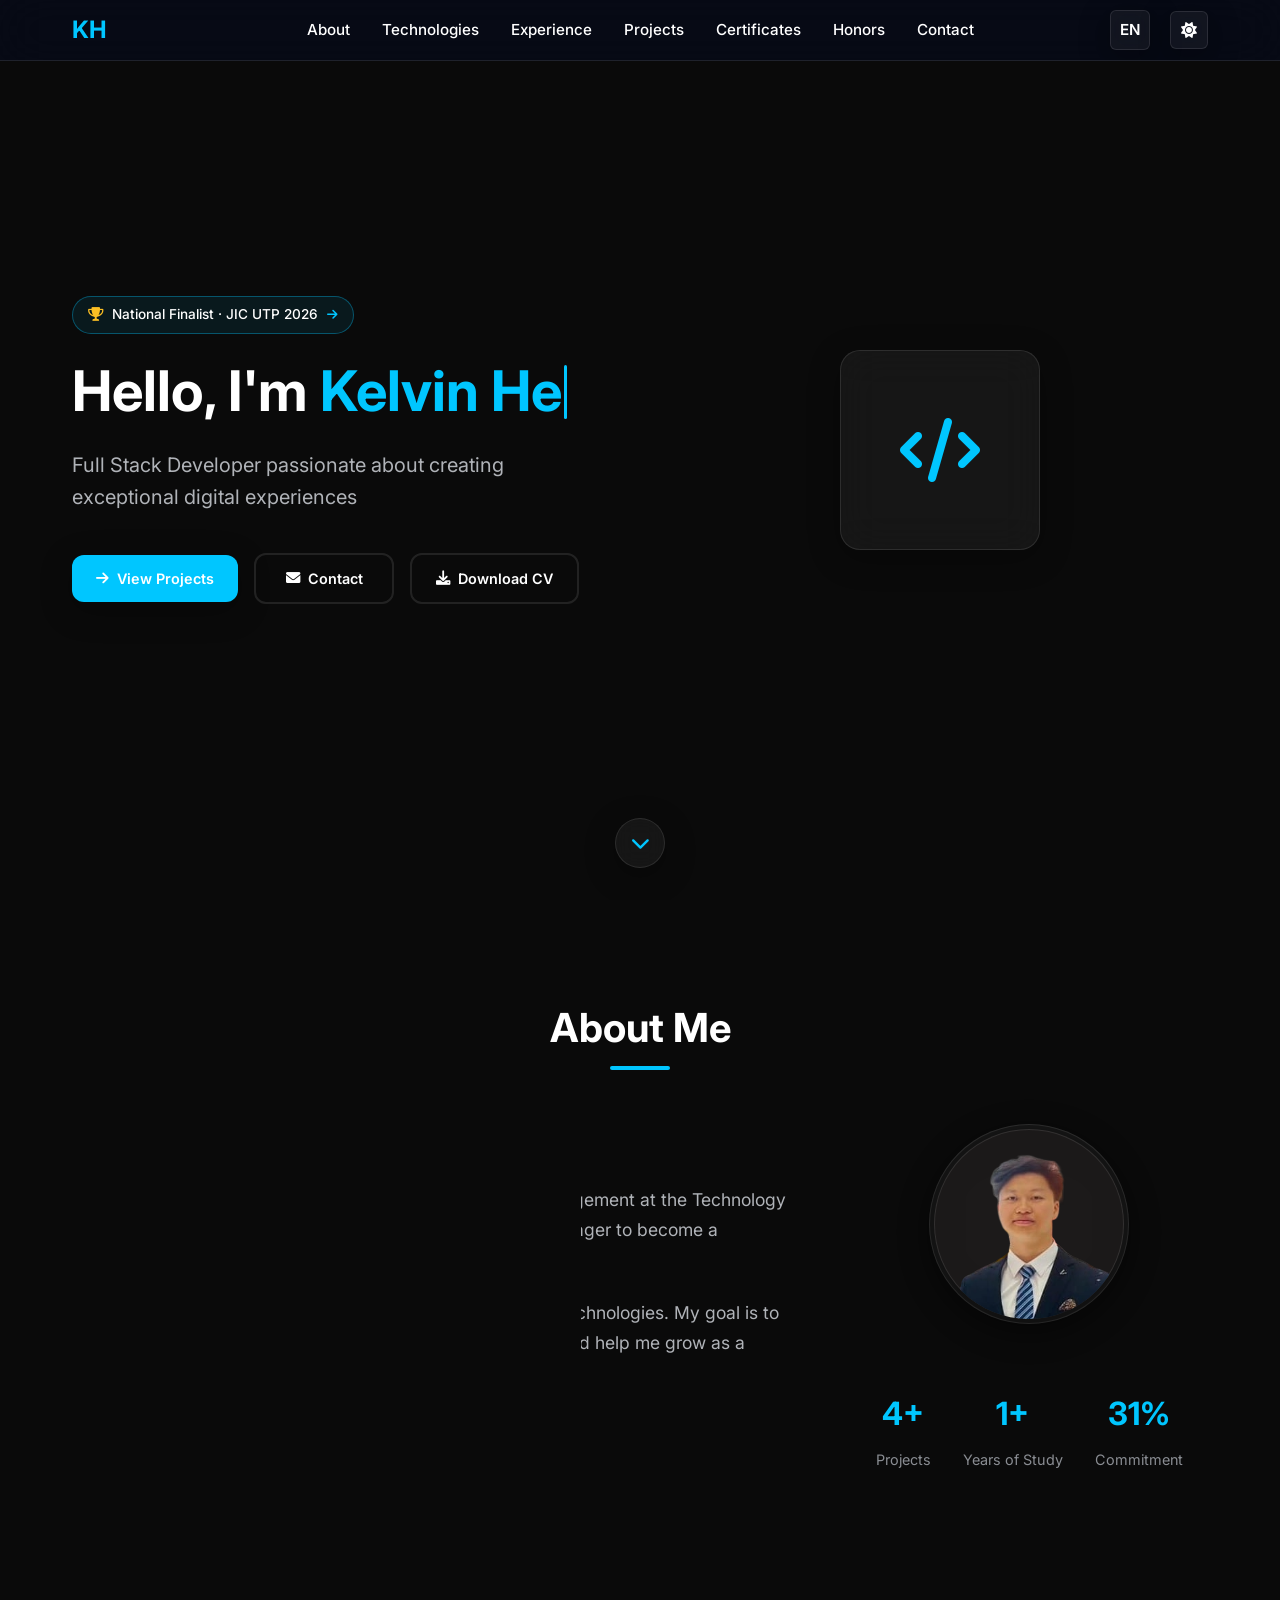
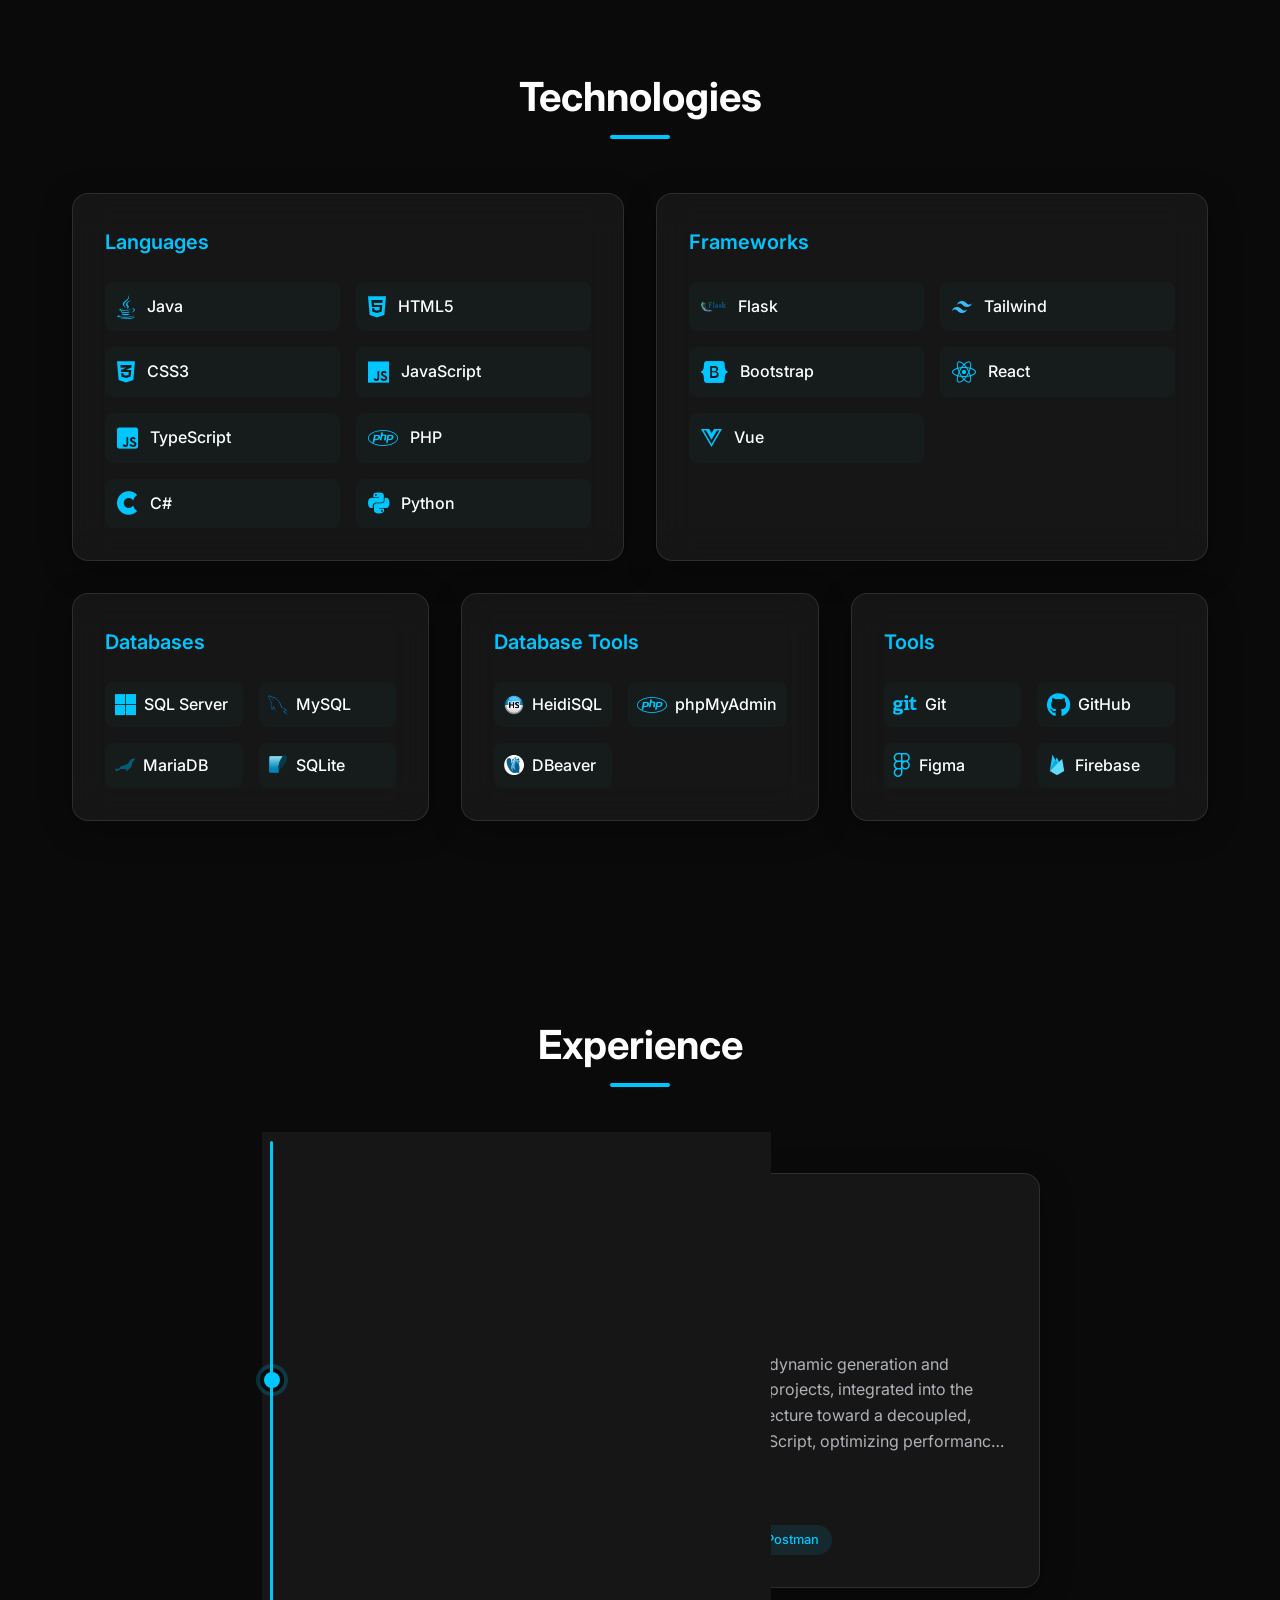
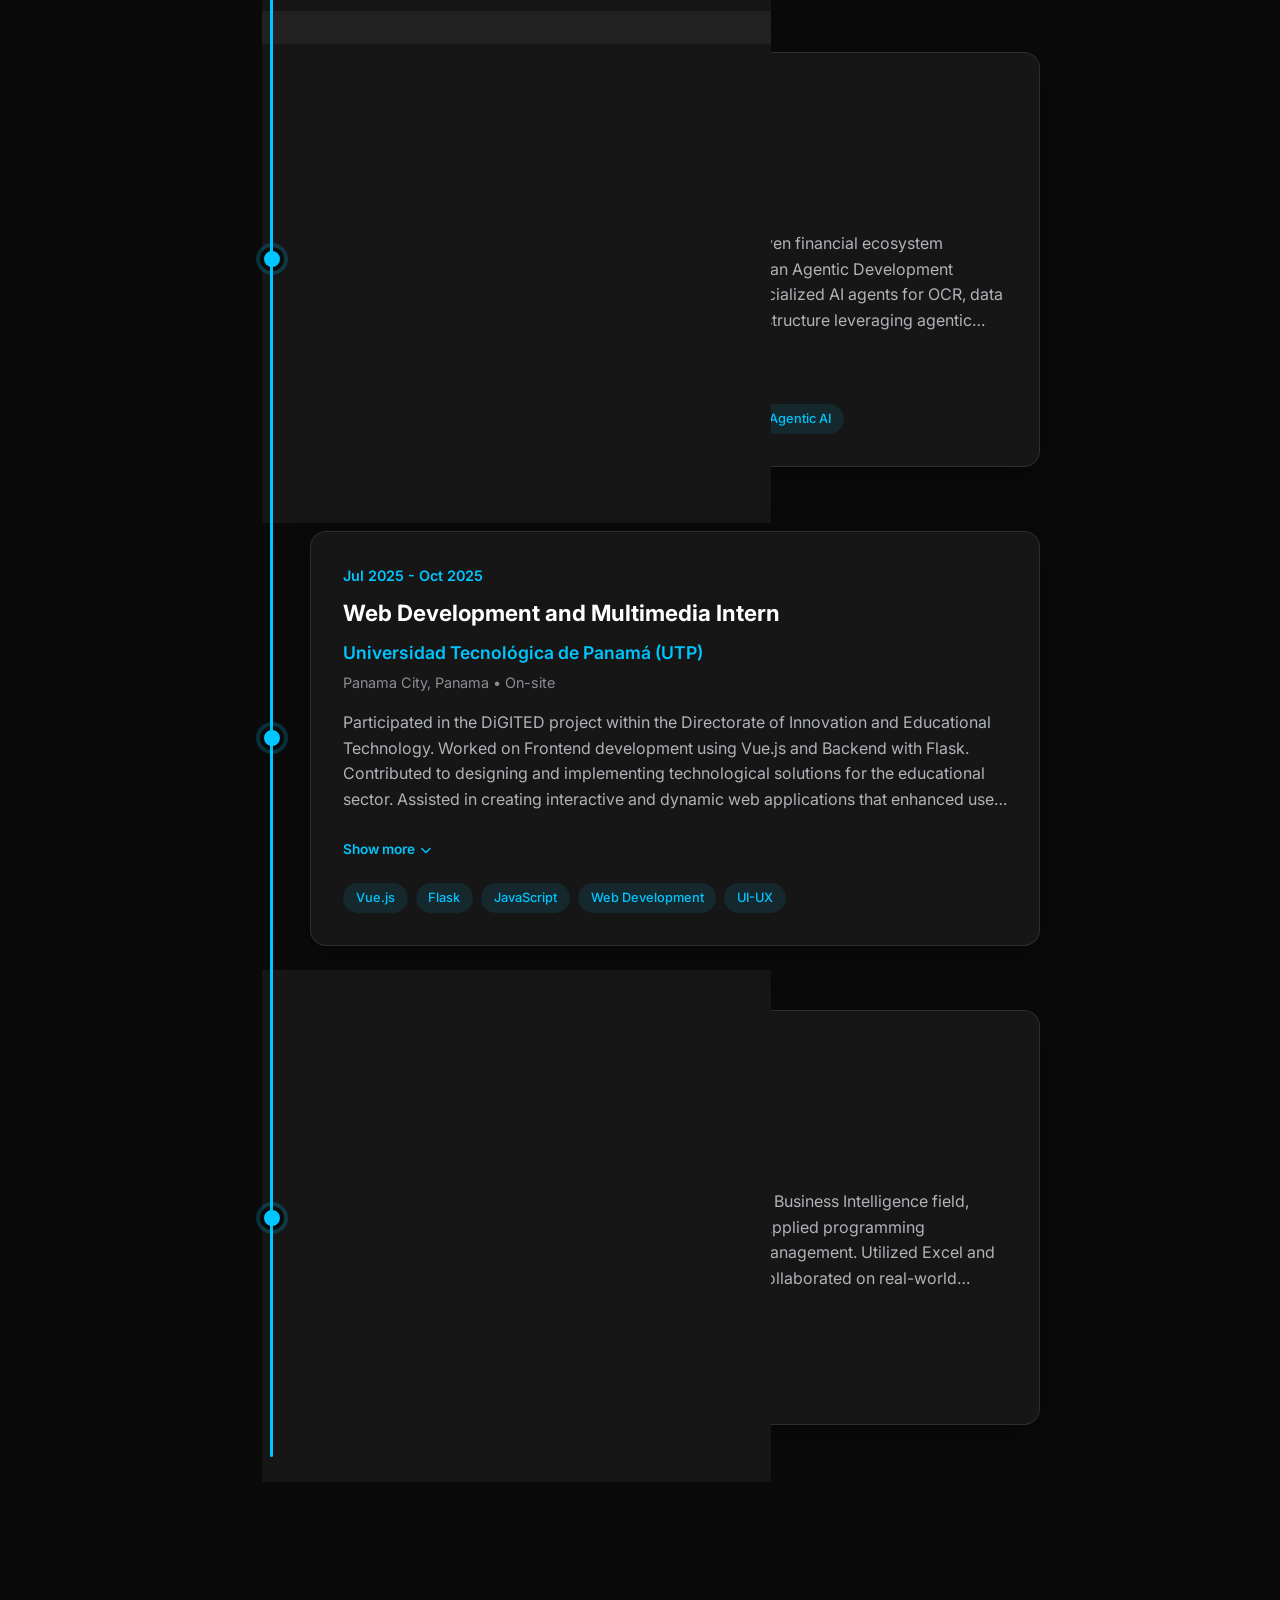
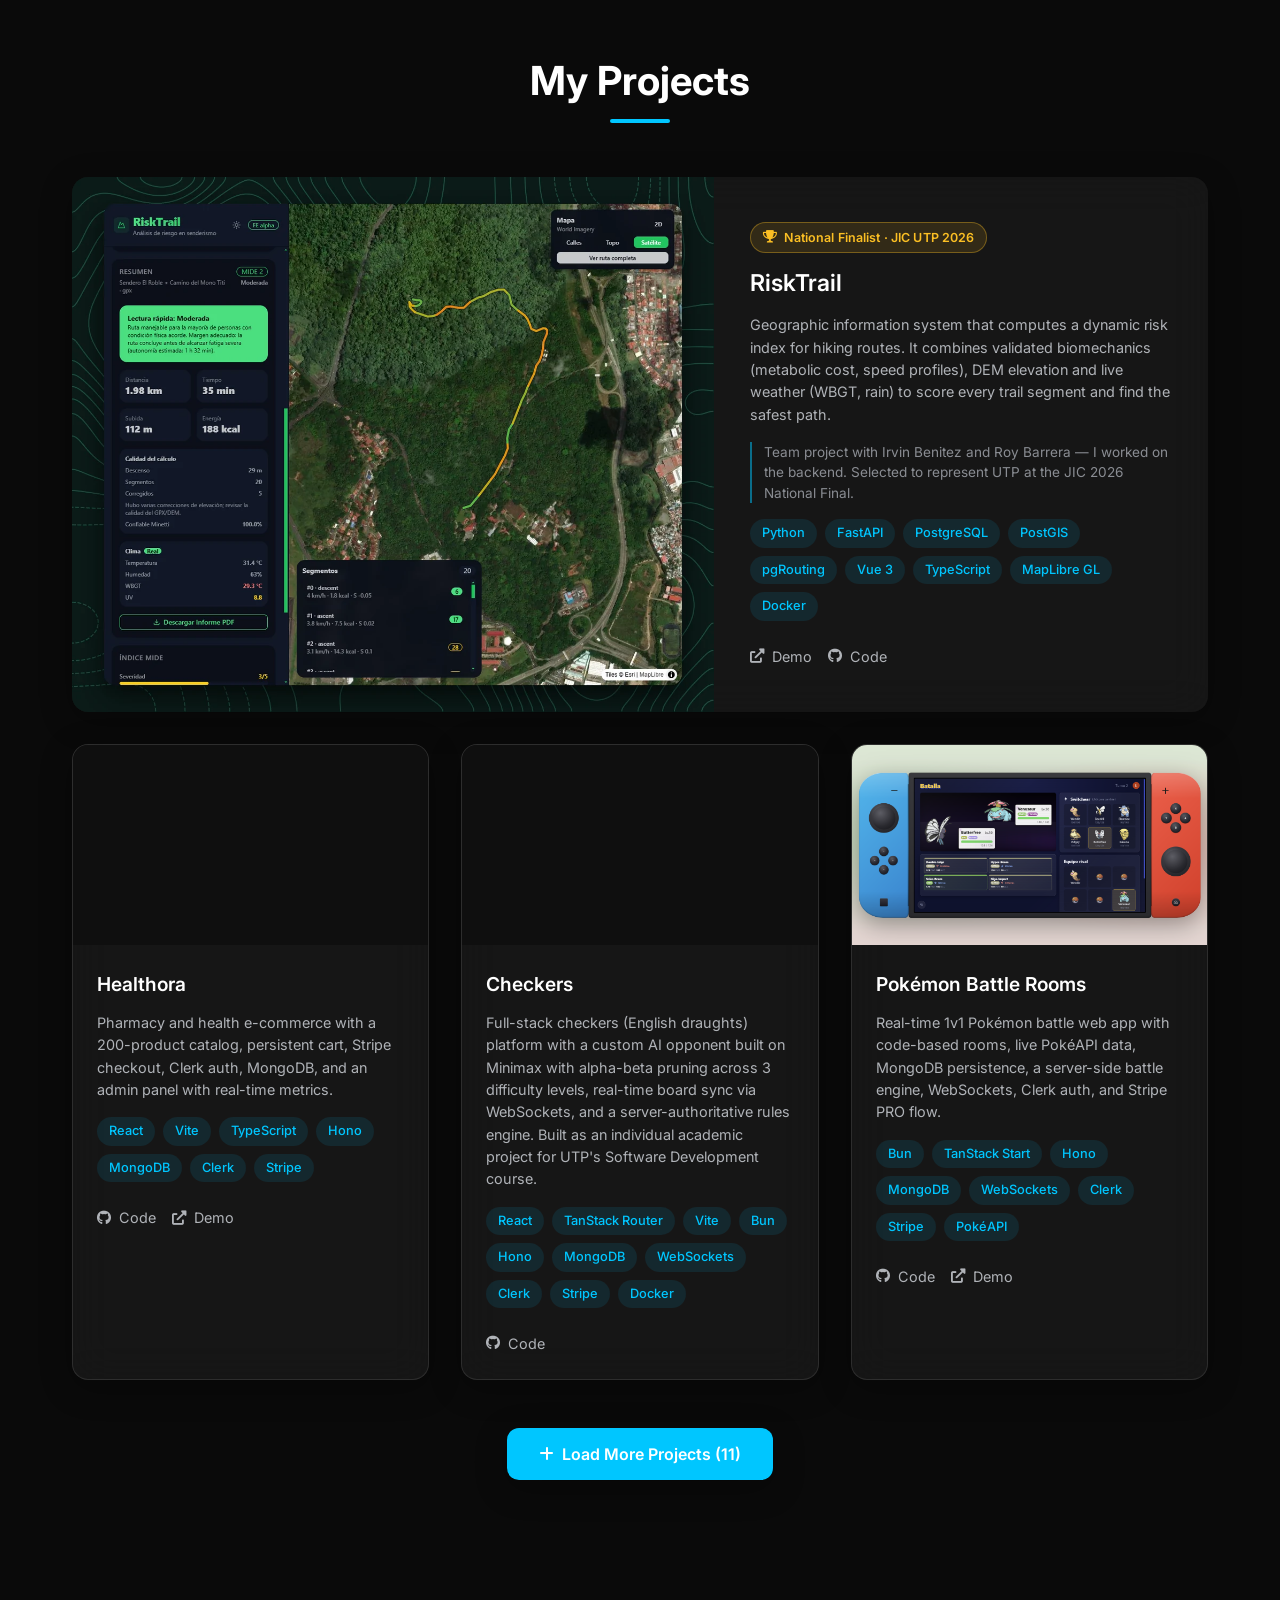
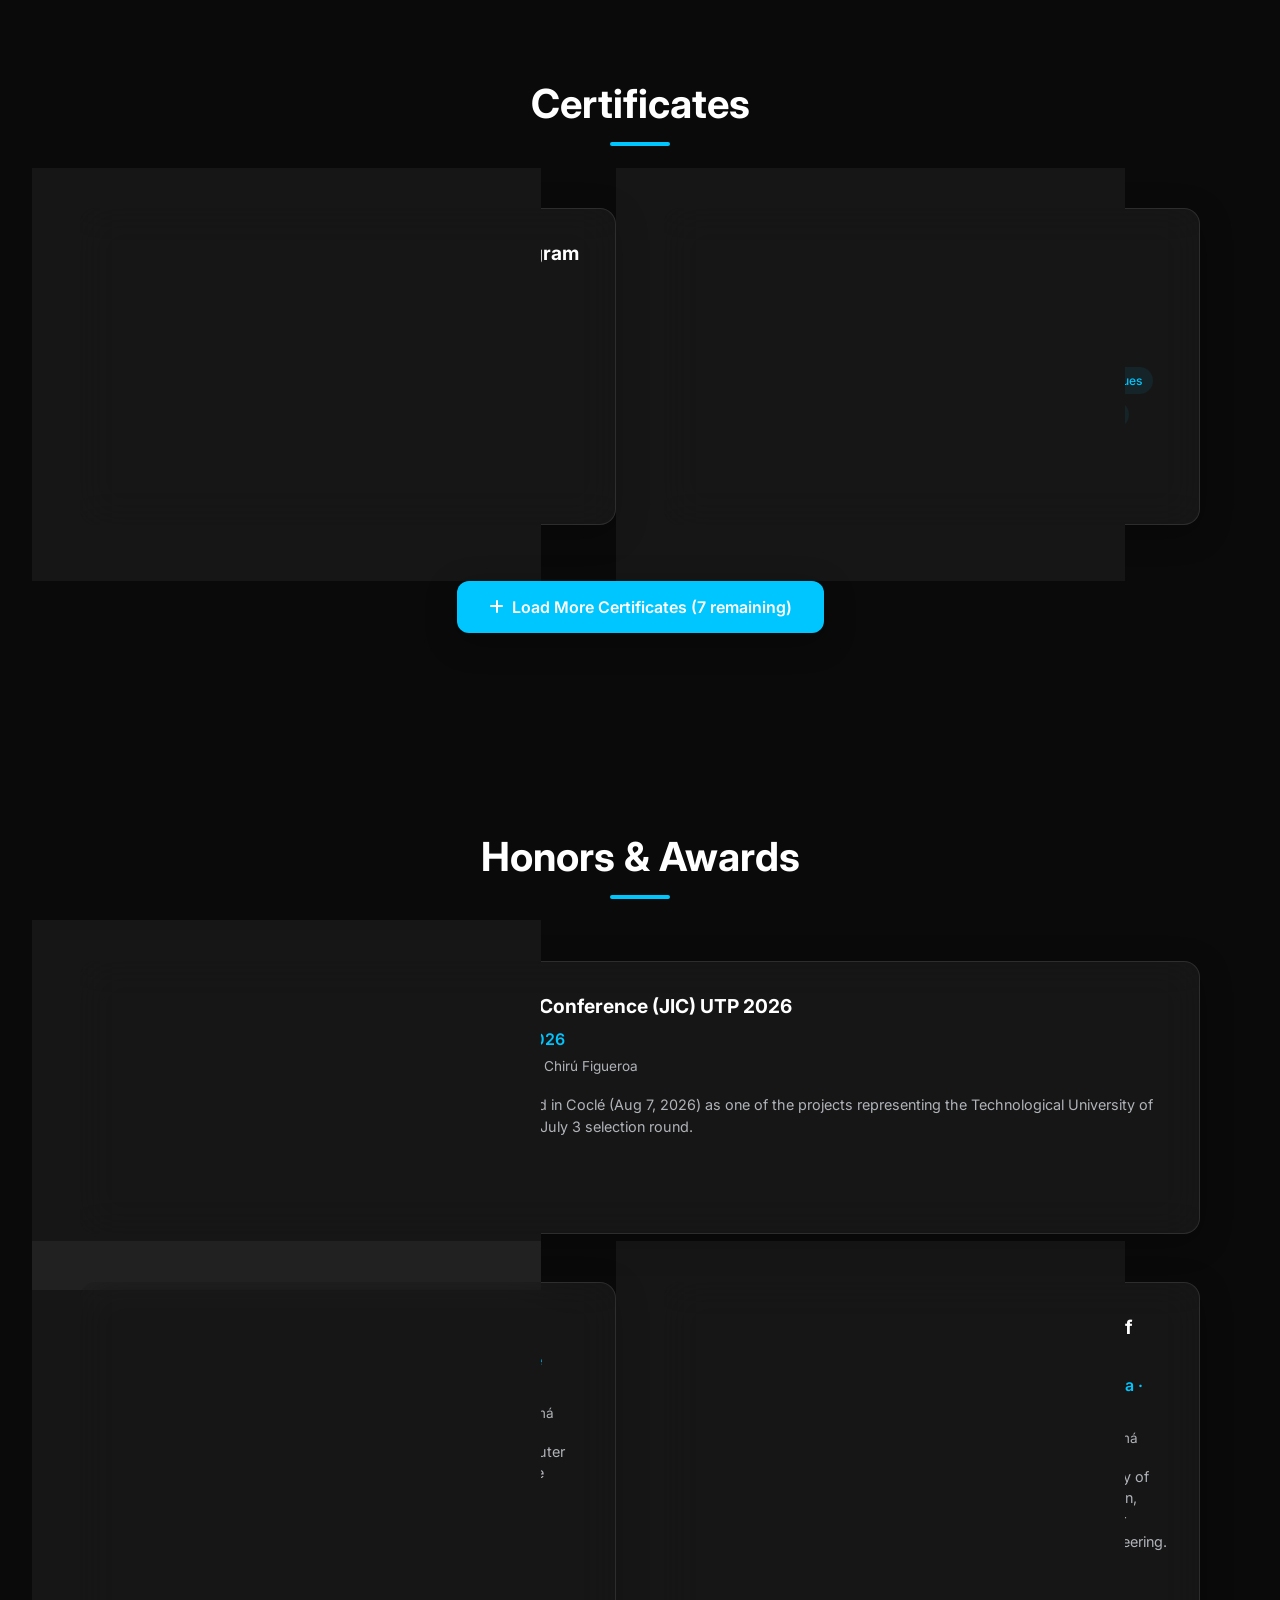
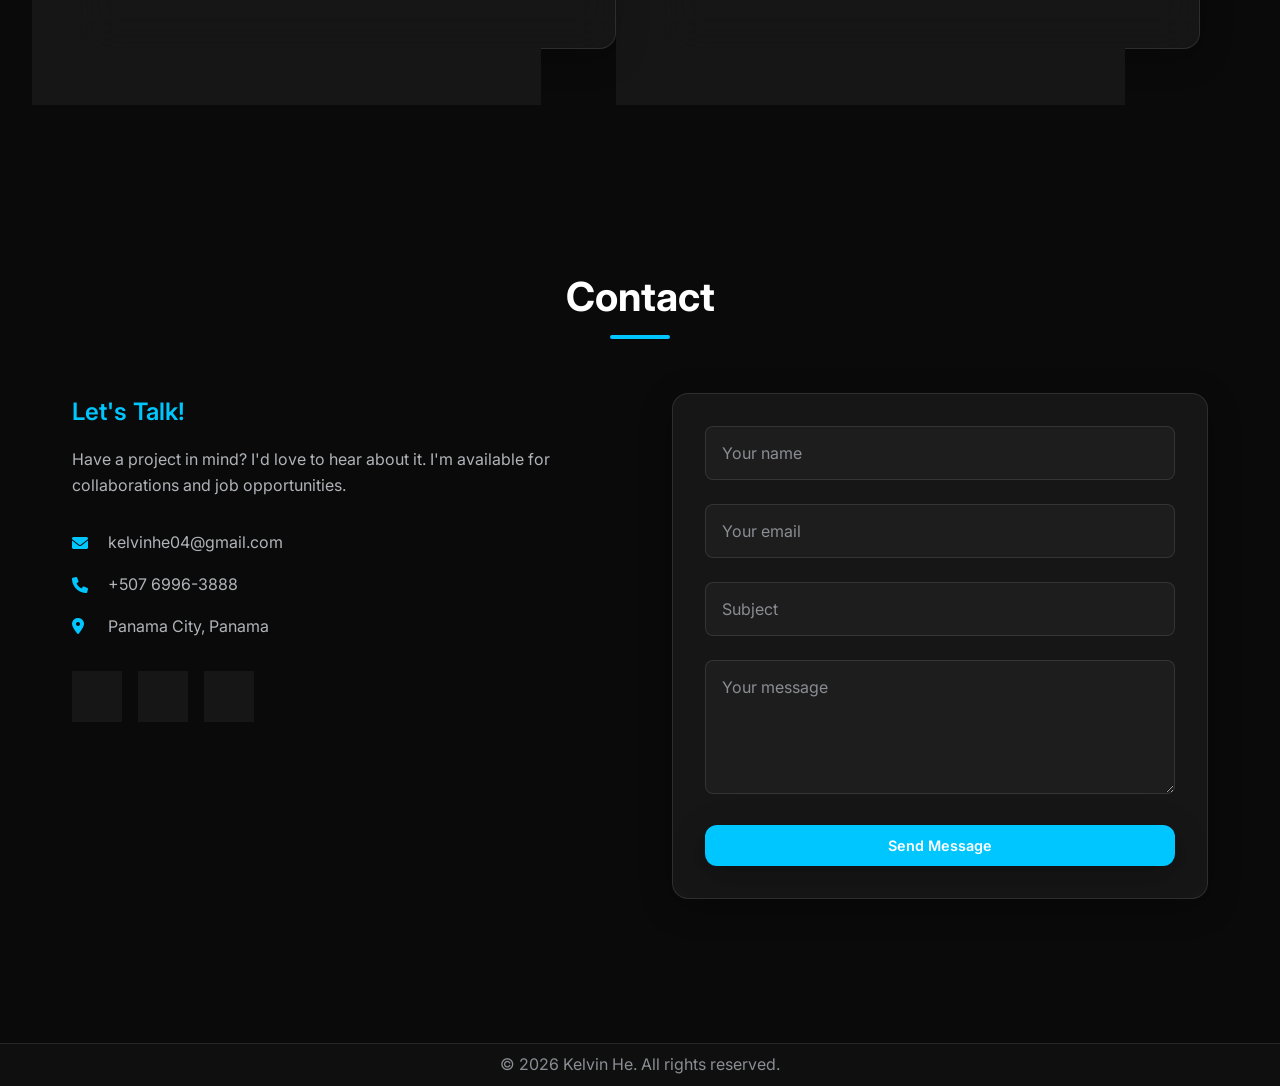
==== commit 475ab33d: "feat: add RiskTrail project, share preview cover and UI/UX improvements - Add RiskTrail (JIC UTP 202" ====
--- a/index.html
+++ b/index.html
@@ -3,56 +3,86 @@
     <head>
         <meta charset="UTF-8" />
         <meta name="viewport" content="width=device-width, initial-scale=1.0" />
-        <title>Kelvin He</title>
+        <title>Kelvin He Wu — Full Stack Developer</title>
 
         <!-- SEO básico -->
         <meta
             name="description"
-            content="Kelvin He - Full Stack Developer. Portafolio profesional con proyectos web, certificaciones y experiencia en desarrollo frontend/backend. Disponible para freelance y colaboraciones."
+            content="Kelvin He Wu, desarrollador Full Stack en Panamá. Construyo aplicaciones web con React, TypeScript, Python y Vue — de la idea a producción. Finalista nacional JIC UTP 2026 con RiskTrail."
         />
         <meta
             name="keywords"
-            content="Kelvin He, Full Stack Developer, desarrollador web, frontend, backend, JavaScript, HTML, CSS, Python, portafolio, freelance, desarrollador freelance"
+            content="Kelvin He, Kelvin He Wu, Full Stack Developer, desarrollador web, Panamá, React, TypeScript, Python, Vue, portafolio, RiskTrail"
         />
-        <meta name="author" content="Kelvin He" />
-        <meta name="robots" content="index, follow" />
+        <meta name="author" content="Kelvin He Wu" />
+        <!-- "noarchive" evita copias en caché; NO usar "nosnippet": oculta
+             la descripción en Google y perjudica el portafolio -->
+        <meta name="robots" content="index, follow, noarchive" />
+        <meta name="theme-color" content="#0a0a0a" />
         <link rel="canonical" href="https://kelvin-he.netlify.app/" />
 
-        <!-- Open Graph -->
+        <!-- Open Graph (vista previa en WhatsApp, LinkedIn, Telegram, etc.) -->
         <meta property="og:type" content="website" />
+        <meta property="og:site_name" content="Kelvin He Wu" />
+        <meta property="og:locale" content="es_PA" />
+        <meta property="og:locale:alternate" content="en_US" />
         <meta property="og:url" content="https://kelvin-he.netlify.app/" />
-        <meta property="og:title" content="Kelvin He - Full Stack Developer" />
+        <meta
+            property="og:title"
+            content="Kelvin He Wu — Desarrollador Full Stack en Panamá"
+        />
         <meta
             property="og:description"
-            content="Portafolio profesional de Kelvin He: Full Stack Developer. Explora mis proyectos web, certificaciones y experiencia en desarrollo frontend y backend. Disponible para proyectos freelance."
+            content="Construyo aplicaciones web con React, TypeScript, Python y Vue — de la idea a producción. Proyectos, experiencia y contacto."
         />
         <meta
             property="og:image"
-            content="https://kelvin-he.netlify.app/assets/img/preview.png"
+            content="https://kelvin-he.netlify.app/assets/img/og-cover.jpg"
         />
+        <meta
+            property="og:image:secure_url"
+            content="https://kelvin-he.netlify.app/assets/img/og-cover.jpg"
+        />
+        <meta property="og:image:type" content="image/jpeg" />
         <meta property="og:image:width" content="1200" />
         <meta property="og:image:height" content="630" />
-
-        <!-- Twitter Card -->
+        <meta
+            property="og:image:alt"
+            content="Kelvin He Wu — Desarrollador Full Stack · Panamá"
+        />
+
+        <!-- Twitter / X Card -->
         <meta name="twitter:card" content="summary_large_image" />
-        <meta name="twitter:title" content="Kelvin He - Full Stack Developer" />
+        <meta
+            name="twitter:title"
+            content="Kelvin He Wu — Desarrollador Full Stack en Panamá"
+        />
         <meta
             name="twitter:description"
-            content="Portafolio profesional de Kelvin He: Full Stack Developer. Explora mis proyectos web, certificaciones y experiencia en desarrollo frontend y backend."
+            content="Construyo aplicaciones web con React, TypeScript, Python y Vue — de la idea a producción."
         />
         <meta
             name="twitter:image"
-            content="https://kelvin-he.netlify.app/assets/img/preview.png"
+            content="https://kelvin-he.netlify.app/assets/img/og-cover.jpg"
+        />
+        <meta
+            name="twitter:image:alt"
+            content="Kelvin He Wu — Desarrollador Full Stack · Panamá"
         />
 
         <!-- Google Site Verification -->
         <meta name="google-site-verification" content="021a6202487b725a" />
 
-        <!-- Protección contra copia -->
-        <meta name="robots" content="noarchive, nosnippet" />
         <meta http-equiv="X-UA-Compatible" content="IE=edge" />
-        <meta name="format-detection" content="telephone=no" />
-
+
+        <!-- Marca la página como "con JS" antes del primer pintado, para que
+             el título del hero no parpadee antes de la animación de tipeo -->
+        <script>
+            document.documentElement.classList.add("js");
+        </script>
+
+        <link rel="preconnect" href="https://fonts.googleapis.com" />
+        <link rel="preconnect" href="https://fonts.gstatic.com" crossorigin />
         <link rel="stylesheet" href="/assets/styles/styles.css" />
         <link
             href="https://fonts.googleapis.com/css2?family=Inter:wght@300;400;500;600;700&display=swap"
@@ -62,12 +92,8 @@
             rel="stylesheet"
             href="https://cdnjs.cloudflare.com/ajax/libs/font-awesome/6.0.0/css/all.min.css"
         />
-        <link
-            rel="icon"
-            type="image/png"
-            sizes="16x16"
-            href="assets/img/Logo.png"
-        />
+        <link rel="icon" type="image/png" href="assets/img/Logo.png" />
+        <link rel="apple-touch-icon" href="assets/img/Logo.png" />
     </head>
     <body>
         <!-- Navbar translúcido -->
@@ -79,7 +105,7 @@
                 </div>
 
                 <div class="nav-links">
-                    <ul class="nav-menu">
+                    <ul class="nav-menu" id="nav-menu">
                         <li class="nav-item">
                             <a
                                 href="#about"
@@ -157,12 +183,24 @@
                             </a>
                         </div>
                         <div>
-                            <a id="themeToggle" class="themeToggle"
-                                ><i class="fas fa-sun"></i
+                            <a
+                                id="themeToggle"
+                                class="themeToggle"
+                                href="#"
+                                role="button"
+                                aria-label="Toggle theme"
+                                ><i class="fas fa-sun" aria-hidden="true"></i
                             ></a>
                         </div>
 
-                        <div class="hamburger">
+                        <div
+                            class="hamburger"
+                            role="button"
+                            tabindex="0"
+                            aria-label="Menu"
+                            aria-controls="nav-menu"
+                            aria-expanded="false"
+                        >
                             <span class="bar"></span>
                             <span class="bar"></span>
                             <span class="bar"></span>
@@ -176,13 +214,20 @@
         <section id="hero" class="hero">
             <div class="hero-container">
                 <div class="hero-content">
+                    <a href="#risktrail" class="hero-badge">
+                        <i class="fas fa-trophy" aria-hidden="true"></i>
+                        <span
+                            data-en="National Finalist · JIC UTP 2026"
+                            data-es="Finalista Nacional · JIC UTP 2026"
+                            >National Finalist · JIC UTP 2026</span
+                        >
+                        <i class="fas fa-arrow-right hero-badge-arrow" aria-hidden="true"></i>
+                    </a>
+                    <!-- El texto se deja en el HTML para SEO / sin JS; el
+                         script lo reconstruye letra por letra para el tipeo -->
                     <h1 class="hero-title">
-                        <span
-                            class="hero-greeting"
-                            data-en="Hello, I'm "
-                            data-es="Hola, soy "
-                        ></span
-                        ><span class="highlight"></span>
+                        <span class="hero-greeting">Hello, I'm </span
+                        ><span class="highlight">Kelvin He</span>
                     </h1>
                     <p
                         class="hero-subtitle"
@@ -243,10 +288,10 @@
                     <div class="about-text">
                         <p
                             class="about-description"
-                            data-en="I'm a third-year student in Software Development and Management at the Technology University of Panama. I'm passionate about technology and eager to become a fullstack developer."
-                            data-es="Soy un estudiante de tercer año en Desarrollo y Gestión de Software en la Universidad Tecnológica de Panamá. Soy apasionado por la tecnología y ansioso por convertirme en un desarrollador fullstack."
+                            data-en="I'm a fourth-year student in Software Development and Management at the Technology University of Panama. I'm passionate about technology and eager to become a fullstack developer."
+                            data-es="Soy un estudiante de cuarto año en Desarrollo y Gestión de Software en la Universidad Tecnológica de Panamá. Soy apasionado por la tecnología y ansioso por convertirme en un desarrollador fullstack."
                         >
-                            I'm a third-year student in Software Development and
+                            I'm a fourth-year student in Software Development and
                             Management at the Technology University of Panama.
                             I'm passionate about technology and eager to become
                             a fullstack developer.
@@ -265,7 +310,7 @@
                     <div class="about-stats-profile">
                         <div class="stats">
                             <div class="stat-item">
-                                <span class="stat-number">6+</span>
+                                <span class="stat-number">15+</span>
                                 <span
                                     class="stat-label"
                                     data-en="Projects"
@@ -274,7 +319,7 @@
                                 >
                             </div>
                             <div class="stat-item">
-                                <span class="stat-number">3+</span>
+                                <span class="stat-number">4+</span>
                                 <span
                                     class="stat-label"
                                     data-en="Years of Study"
@@ -299,7 +344,7 @@
                                         <img
                                             class="profile-img"
                                             src="assets/img/Perfil.png"
-                                            alt=""
+                                            alt="Kelvin He Wu"
                                         />
                                     </div>
                                 </div>
@@ -746,10 +791,100 @@
                     My Projects
                 </h2>
                 <div class="projects-grid">
+                    <!-- Proyecto destacado: RiskTrail (JIC UTP 2026) -->
+                    <div class="project-card project-featured" id="risktrail">
+                        <div class="project-image">
+                            <img
+                                class="project-img"
+                                loading="lazy"
+                                decoding="async"
+                                src="assets/img/proyectos/RiskTrail.webp"
+                                alt="RiskTrail — análisis de riesgo de una ruta de senderismo sobre imagen satelital del Parque Natural Metropolitano"
+                                width="1200"
+                                height="1000"
+                            />
+                        </div>
+                        <div class="project-content">
+                            <span class="project-award">
+                                <i class="fas fa-trophy" aria-hidden="true"></i>
+                                <span
+                                    data-en="National Finalist · JIC UTP 2026"
+                                    data-es="Finalista Nacional · JIC UTP 2026"
+                                    >National Finalist · JIC UTP 2026</span
+                                >
+                            </span>
+                            <h3
+                                class="project-title"
+                                data-en="RiskTrail"
+                                data-es="RiskTrail"
+                            >
+                                RiskTrail
+                            </h3>
+                            <p
+                                class="project-description"
+                                data-en="Geographic information system that computes a dynamic risk index for hiking routes. It combines validated biomechanics (metabolic cost, speed profiles), DEM elevation and live weather (WBGT, rain) to score every trail segment and find the safest path."
+                                data-es="Sistema de información geográfica que calcula un índice dinámico de riesgo para rutas de senderismo. Combina biomecánica validada (costo metabólico, perfiles de velocidad), elevación DEM y clima en tiempo real (WBGT, lluvia) para evaluar cada tramo y encontrar el camino más seguro."
+                            >
+                                Geographic information system that computes a
+                                dynamic risk index for hiking routes. It
+                                combines validated biomechanics (metabolic
+                                cost, speed profiles), DEM elevation and live
+                                weather (WBGT, rain) to score every trail
+                                segment and find the safest path.
+                            </p>
+                            <p
+                                class="project-team"
+                                data-en="Team project with Irvin Benitez and Roy Barrera — I worked on the backend. Selected to represent UTP at the JIC 2026 National Final."
+                                data-es="Proyecto en equipo con Irvin Benitez y Roy Barrera — trabajé en el backend. Seleccionado para representar a la UTP en la Final Nacional de la JIC 2026."
+                            >
+                                Team project with Irvin Benitez and Roy Barrera
+                                — I worked on the backend. Selected to
+                                represent UTP at the JIC 2026 National Final.
+                            </p>
+                            <div class="project-tech">
+                                <span class="tech-tag">Python</span>
+                                <span class="tech-tag">FastAPI</span>
+                                <span class="tech-tag">PostgreSQL</span>
+                                <span class="tech-tag">PostGIS</span>
+                                <span class="tech-tag">pgRouting</span>
+                                <span class="tech-tag">Vue 3</span>
+                                <span class="tech-tag">TypeScript</span>
+                                <span class="tech-tag">MapLibre GL</span>
+                                <span class="tech-tag">Docker</span>
+                            </div>
+                            <div class="project-links">
+                                <a
+                                    href="https://risktrail.irvincodes.dev/"
+                                    class="project-link"
+                                    target="_blank"
+                                    rel="noopener"
+                                >
+                                    <i class="fas fa-external-link-alt"></i>
+                                    <span data-en="Demo" data-es="Demo">
+                                        Demo
+                                    </span>
+                                </a>
+                                <a
+                                    href="https://github.com/IrvinngB/JIC-Geo"
+                                    class="project-link"
+                                    target="_blank"
+                                    rel="noopener"
+                                >
+                                    <i class="fab fa-github"></i>
+                                    <span data-en="Code" data-es="Código">
+                                        Code
+                                    </span>
+                                </a>
+                            </div>
+                        </div>
+                    </div>
+
                     <div class="project-card">
                         <div class="project-image">
                             <img
                                 class="project-img"
+                                loading="lazy"
+                                decoding="async"
                                 src="assets/img/proyectos/Healthora.png"
                                 alt="Healthora Project"
                             />
@@ -810,6 +945,8 @@
                         <div class="project-image">
                             <img
                                 class="project-img"
+                                loading="lazy"
+                                decoding="async"
                                 src="assets/img/proyectos/Checkers.png"
                                 alt="Checkers Project"
                                 onerror="this.onerror=null;this.outerHTML='&lt;div class=&quot;pokemon-battle-banner&quot; style=&quot;background:linear-gradient(135deg,#3a3f47 0%,#1c1c1c 60%,#000000 100%)&quot;&gt;&lt;i class=&quot;fas fa-chess&quot; style=&quot;font-size:3rem&quot;&gt;&lt;/i&gt;&lt;span&gt;Checkers&lt;/span&gt;&lt;/div&gt;';"
@@ -865,6 +1002,8 @@
                         <div class="project-image">
                             <img
                                 class="project-img"
+                                loading="lazy"
+                                decoding="async"
                                 src="assets/img/proyectos/PokemonBattleRooms.png"
                                 alt="Pokémon Battle Rooms"
                             />
@@ -926,6 +1065,8 @@
                         <div class="project-image">
                             <img
                                 class="project-img"
+                                loading="lazy"
+                                decoding="async"
                                 src="assets/img/proyectos/PollClass.png"
                                 alt="PollClass Project"
                             />
@@ -986,6 +1127,8 @@
                         <div class="project-image">
                             <img
                                 class="project-img"
+                                loading="lazy"
+                                decoding="async"
                                 src="assets/img/proyectos/IntelliDocs.png"
                                 alt="IntelliDocs Project"
                             />
@@ -1043,6 +1186,8 @@
                         <div class="project-image">
                             <img
                                 class="project-img"
+                                loading="lazy"
+                                decoding="async"
                                 src="assets/img/proyectos/SeguraTuAuto.png"
                                 alt="SeguraTuAuto Project"
                             />
@@ -1099,6 +1244,8 @@
                         <div class="project-image">
                             <img
                                 class="project-img"
+                                loading="lazy"
+                                decoding="async"
                                 src="assets/img/proyectos/AsistenteAgricultor.png"
                                 alt="Asistente Digital para Agricultores Panameños"
                             />
@@ -1157,6 +1304,8 @@
                         <div class="project-image">
                             <img
                                 class="project-img"
+                                loading="lazy"
+                                decoding="async"
                                 src="assets/img/proyectos/BibliotecaNative.png"
                                 alt="Sistema de Biblioteca Nativa"
                             />
@@ -1214,6 +1363,8 @@
                         <div class="project-image">
                             <img
                                 class="project-img"
+                                loading="lazy"
+                                decoding="async"
                                 src="assets/img/proyectos/NoticiaPTY.png"
                                 alt="Sistema de Noticias para Panamá"
                             />
@@ -1267,9 +1418,10 @@
                         <div class="project-image">
                             <img
                                 class="project-img"
-                                src="assets/img/proyectos/CamaraFotoApp.png
-"
-                                alt=""
+                                loading="lazy"
+                                decoding="async"
+                                src="assets/img/proyectos/CamaraFotoApp.png"
+                                alt="Camera Photo App"
                             />
                         </div>
                         <div class="project-content">
@@ -1327,8 +1479,10 @@
                         <div class="project-image">
                             <img
                                 class="project-img"
+                                loading="lazy"
+                                decoding="async"
                                 src="assets/img/proyectos/RunnerApp.png"
-                                alt=""
+                                alt="Runner Fitness Tracker"
                             />
                         </div>
                         <div class="project-content">
@@ -1386,8 +1540,10 @@
                         <div class="project-image">
                             <img
                                 class="project-img"
+                                loading="lazy"
+                                decoding="async"
                                 src="assets/img/proyectos/ApiAgrodelis.png"
-                                alt=""
+                                alt="ApiAgrodelis REST API"
                             />
                         </div>
                         <div class="project-content">
@@ -1442,8 +1598,10 @@
                         <div class="project-image">
                             <img
                                 class="project-img"
+                                loading="lazy"
+                                decoding="async"
                                 src="assets/img/proyectos/AgroDelis.png"
-                                alt=""
+                                alt="E-Commerce Web Interface"
                             />
                         </div>
                         <div class="project-content">
@@ -1497,8 +1655,10 @@
                         <div class="project-image">
                             <img
                                 class="project-img"
+                                loading="lazy"
+                                decoding="async"
                                 src="assets/img/proyectos/ElRestauranteElParque.png"
-                                alt=""
+                                alt="Restaurant Website"
                             />
                         </div>
                         <div class="project-content">
@@ -1554,8 +1714,6 @@
                     <button
                         id="load-more-btn"
                         class="btn btn-primary load-more-btn"
-                        data-en="Load More Projects"
-                        data-es="Cargar Más Proyectos"
                     >
                         <i class="fas fa-plus"></i>
                         <span class="load-more-text">Load More Projects</span>
@@ -2246,6 +2404,60 @@
                 </h2>
 
                 <div class="honors-grid">
+                    <!-- JIC UTP 2026 - National Final -->
+                    <div class="honor-card">
+                        <div class="honor-icon">
+                            <i class="fas fa-trophy"></i>
+                        </div>
+                        <div class="honor-content">
+                            <h3
+                                class="honor-title"
+                                data-en="National Finalist – Scientific Initiation Conference (JIC) UTP 2026"
+                                data-es="Finalista Nacional – Jornada de Iniciación Científica (JIC) UTP 2026"
+                            >
+                                National Finalist – Scientific Initiation
+                                Conference (JIC) UTP 2026
+                            </h3>
+                            <p
+                                class="honor-issuer"
+                                data-en="Universidad Tecnológica de Panamá · Aug 2026"
+                                data-es="Universidad Tecnológica de Panamá · Ago 2026"
+                            >
+                                Universidad Tecnológica de Panamá · Aug 2026
+                            </p>
+                            <p class="honor-org">
+                                <i class="fas fa-users"></i>
+                                <span
+                                    data-en="With Irvin Benitez and Roy Barrera · Advisor: José Chirú Figueroa"
+                                    data-es="Con Irvin Benitez y Roy Barrera · Asesor: José Chirú Figueroa"
+                                    >With Irvin Benitez and Roy Barrera ·
+                                    Advisor: José Chirú Figueroa</span
+                                >
+                            </p>
+                            <p
+                                class="honor-description"
+                                data-en="RiskTrail was selected at the JIC UTP national round in Coclé (Aug 7, 2026) as one of the projects representing the Technological University of Panama at the National Final, after qualifying in the July 3 selection round."
+                                data-es="RiskTrail fue seleccionado en la Jornada de Iniciación Científica UTP Nacional en Coclé (7 de agosto de 2026) como uno de los proyectos que representarán a la Universidad Tecnológica de Panamá en la Final Nacional, tras clasificar en la selección del 3 de julio."
+                            >
+                                RiskTrail was selected at the JIC UTP national
+                                round in Coclé (Aug 7, 2026) as one of the
+                                projects representing the Technological
+                                University of Panama at the National Final,
+                                after qualifying in the July 3 selection round.
+                            </p>
+                            <div class="honor-actions">
+                                <a href="#risktrail" class="honor-btn">
+                                    <i class="fas fa-route"></i>
+                                    <span
+                                        data-en="View Project"
+                                        data-es="Ver Proyecto"
+                                        >View Project</span
+                                    >
+                                </a>
+                            </div>
+                        </div>
+                    </div>
+
                     <!-- Honorific Title - Junior Developer -->
                     <div class="honor-card">
                         <div class="honor-icon">
@@ -2391,14 +2603,20 @@
                             opportunities.
                         </p>
                         <div class="contact-methods">
-                            <div class="contact-method">
+                            <a
+                                class="contact-method selectable"
+                                href="mailto:kelvinhe04@gmail.com"
+                            >
                                 <i class="fas fa-envelope"></i>
                                 <span>kelvinhe04@gmail.com</span>
-                            </div>
-                            <div class="contact-method">
+                            </a>
+                            <a
+                                class="contact-method selectable"
+                                href="tel:+50769963888"
+                            >
                                 <i class="fas fa-phone"></i>
                                 <span>+507 6996-3888</span>
-                            </div>
+                            </a>
                             <div class="contact-method">
                                 <i class="fas fa-map-marker-alt"></i>
                                 <span>Panama City, Panama</span>
@@ -2408,6 +2626,8 @@
                             <a
                                 href="https://github.com/kelvinhe04"
                                 class="social-link"
+                                aria-label="GitHub"
+                                rel="noopener"
                                 target="_blank"
                             >
                                 <i class="fab fa-github"></i>
@@ -2415,6 +2635,8 @@
                             <a
                                 href="https://www.linkedin.com/in/kelvin-he-256986289/"
                                 class="social-link"
+                                aria-label="LinkedIn"
+                                rel="noopener"
                                 target="_blank"
                             >
                                 <i class="fab fa-linkedin"></i>
@@ -2423,6 +2645,8 @@
                             <a
                                 href="https://www.instagram.com/khelvinw/"
                                 class="social-link"
+                                aria-label="Instagram"
+                                rel="noopener"
                                 target="_blank"
                             >
                                 <i class="fab fa-instagram"></i>
--- a/assets/styles/styles.css
+++ b/assets/styles/styles.css
@@ -125,28 +125,34 @@
     user-select: text;
 }
 
-/* Mouse glow effect */
-body::before {
-    content: "";
+/* Mouse glow effect - one element that follows the cursor via transform
+   (GPU-composited, no full-page style recalculation per mousemove) */
+.cursor-glow {
     position: fixed;
-    top: 0;
-    left: 0;
-    width: 100%;
-    height: 100%;
-    background: radial-gradient(800px circle at var(--mouse-x, 50%) var(--mouse-y, 50%),
+    top: -400px;
+    left: -400px;
+    width: 800px;
+    height: 800px;
+    background:
+        radial-gradient(circle 160px at center,
+            var(--mouse-glow-after),
+            transparent),
+        radial-gradient(circle 400px at center,
             var(--mouse-glow-before),
-            transparent 50%);
+            transparent);
     pointer-events: none;
     z-index: 1;
     opacity: 0;
-    transition: opacity 0.5s ease;
-}
-
-body:hover.mouse-active::before {
+    transition: opacity 0.4s ease;
+    will-change: transform;
+}
+
+.cursor-glow.is-active {
     opacity: 1;
 }
 
-/* Additional glow effect for better visibility */
+/* Efecto de iluminación estático en móvil */
+body::before,
 body::after {
     content: "";
     position: fixed;
@@ -154,21 +160,17 @@
     left: 0;
     width: 100%;
     height: 100%;
-    background: radial-gradient(400px circle at var(--mouse-x, 50%) var(--mouse-y, 50%),
-            var(--mouse-glow-after),
-            transparent 40%);
     pointer-events: none;
     z-index: 1;
-    opacity: 0;
-    transition: opacity 0.3s ease;
-}
-
-body:hover.mouse-active::after {
-    opacity: 1;
-}
-
-/* Efecto de iluminación estático en móvil */
+    display: none;
+}
+
 @media (max-width: 768px) {
+    body::before,
+    body::after {
+        display: block;
+    }
+
     body::before {
         background: radial-gradient(600px circle at 80% 20%,
                 var(--mouse-glow-before),
@@ -241,7 +243,7 @@
     align-items: center;
 }
 
-@media (min-width: 769px) {
+@media (min-width: 1025px) {
     .nav-menu {
         position: absolute;
         left: 50%;
@@ -435,10 +437,15 @@
     font-weight: 700;
     line-height: 1.2;
     margin-bottom: 1.5rem;
-    word-wrap: break-word;
     overflow-wrap: break-word;
-    hyphens: auto;
     max-width: 100%;
+}
+
+/* Until the script has rebuilt the title letter by letter, keep it
+   invisible but still taking its space - no flash of the full text and
+   no layout shift when typing starts. */
+.js .hero-title:not(.is-ready) {
+    visibility: hidden;
 }
 
 .hero-greeting {
@@ -446,33 +453,102 @@
 }
 
 .highlight {
-    background: linear-gradient(135deg,
-            var(--accent-color),
-            var(--accent-secondary));
-    background-repeat: no-repeat;
-    -webkit-background-clip: text;
-    -webkit-text-fill-color: transparent;
-    background-clip: text;
+    color: var(--accent-color);
     display: inline;
-    /* Blinking typing cursor as a border, not a separate element - this
-       way it's always exactly the height of this box's own line, no
-       manual height/vertical-align guessing that drifts across fonts. */
-    border-right: 3px solid var(--accent-color);
-    animation: blink-caret 0.9s step-end infinite;
-    padding-right: 2px;
-}
-
-@keyframes blink-caret {
+}
+
+/* Every character is already laid out at its final position; typing just
+   reveals them, so nothing reflows while the animation runs. */
+.hero-char {
+    opacity: 0;
+    transition: opacity 0.08s linear;
+}
+
+.hero-char.is-typed {
+    opacity: 1;
+}
+
+.hero-char.has-caret,
+.hero-char.has-caret-start {
+    position: relative;
+}
+
+/* Caret drawn as an absolutely positioned pseudo-element, so moving it
+   between letters never changes the line's width or wrapping. */
+.hero-char.has-caret::after,
+.hero-char.has-caret-start::before {
+    content: "";
+    position: absolute;
+    top: 0.14em;
+    bottom: 0.1em;
+    width: max(3px, 0.055em);
+    border-radius: 2px;
+    background: var(--accent-color);
+    opacity: 1;
+    animation: caret-blink 1.05s ease-in-out infinite;
+}
+
+.hero-char.has-caret::after {
+    right: -0.09em;
+}
+
+.hero-char.has-caret-start::before {
+    left: 0;
+}
+
+/* Solid caret while typing, like a real editor; it only blinks at rest */
+.hero-title.is-typing .hero-char::after,
+.hero-title.is-typing .hero-char::before {
+    animation: none;
+}
+
+@keyframes caret-blink {
 
     0%,
-    49% {
-        border-color: var(--accent-color);
-    }
-
-    50%,
+    45% {
+        opacity: 1;
+    }
+
+    55%,
     100% {
-        border-color: transparent;
-    }
+        opacity: 0;
+    }
+}
+
+/* Social-proof pill above the hero title */
+.hero-badge {
+    display: inline-flex;
+    align-items: center;
+    gap: 0.55rem;
+    margin-bottom: 1.5rem;
+    padding: 0.45rem 0.95rem;
+    border-radius: 999px;
+    border: 1px solid rgba(var(--accent-rgb), 0.35);
+    background: rgba(var(--accent-rgb), 0.08);
+    color: var(--text-primary);
+    font-size: 0.85rem;
+    font-weight: 500;
+    text-decoration: none;
+    transition: border-color 0.25s ease, background 0.25s ease;
+}
+
+.hero-badge .fa-trophy {
+    color: #fbbf24;
+}
+
+.hero-badge-arrow {
+    font-size: 0.75rem;
+    color: var(--accent-color);
+    transition: transform 0.25s ease;
+}
+
+.hero-badge:hover {
+    border-color: var(--accent-color);
+    background: rgba(var(--accent-rgb), 0.14);
+}
+
+.hero-badge:hover .hero-badge-arrow {
+    transform: translateX(3px);
 }
 
 .hero-subtitle {
@@ -495,6 +571,7 @@
     align-items: center;
     justify-content: center;
     gap: 0.5rem;
+    font-family: inherit;
     padding: 0.75rem 1.5rem;
     border-radius: 12px;
     text-decoration: none;
@@ -813,6 +890,7 @@
 }
 
 .tech-category {
+    min-width: 0;
     background: var(--glass-bg);
     backdrop-filter: blur(20px);
     -webkit-backdrop-filter: blur(20px);
@@ -841,7 +919,24 @@
     gap: 1rem;
 }
 
-@media (min-width: 769px) {
+/* Tablet: the third-width cards below were too narrow for their items
+   ("phpMyAdmin", the Tools card) and overflowed off-screen. Use two
+   columns and let the 5th card take the full row. */
+@media (min-width: 769px) and (max-width: 1024px) {
+    .tech-grid {
+        grid-template-columns: repeat(2, minmax(0, 1fr));
+    }
+
+    .tech-category:nth-child(5) {
+        grid-column: 1 / -1;
+    }
+
+    .tech-category:nth-child(5) .tech-items {
+        grid-template-columns: repeat(4, minmax(0, 1fr));
+    }
+}
+
+@media (min-width: 1025px) {
 
     /* 5 category cards don't divide evenly into 2 columns, so the last
        one used to sit alone next to an empty gap. Lay them out on a
@@ -976,6 +1071,12 @@
     /* Centra el punto verticalmente en la tarjeta, en vez de solo arriba */
 }
 
+/* The last item's bottom margin made the line stick out ~4rem below the
+   last card, while at the top it only overshoots by the 2rem padding */
+.timeline .timeline-item:last-child {
+    margin-bottom: 0;
+}
+
 .timeline::before {
     content: '';
     position: absolute;
@@ -1329,9 +1430,8 @@
 
 .project-image {
     height: 200px;
-    background: linear-gradient(135deg,
-            var(--accent-color),
-            var(--accent-color));
+    /* Neutral placeholder while the lazy-loaded screenshot arrives */
+    background: var(--secondary-bg);
     display: flex;
     align-items: center;
     justify-content: center;
@@ -1418,7 +1518,7 @@
 }
 
 .project-title {
-    font-size: 1.25rem;
+    font-size: 1.2rem;
     font-weight: 600;
     margin-bottom: 0.75rem;
     color: var(--text-primary);
@@ -1427,7 +1527,8 @@
 .project-description {
     color: var(--text-secondary);
     margin-bottom: 1rem;
-    line-height: 1.6;
+    font-size: 0.9rem;
+    line-height: 1.55;
 }
 
 .project-tech {
@@ -1705,7 +1806,9 @@
     }
 }
 
-@media (max-width: 768px) {
+/* Hamburger menu from tablet down: at ~820px the 7 centered links
+   overlapped the logo and the language/theme buttons */
+@media (max-width: 1024px) {
     .themeToggle {
         padding: 9px;
         font-size: 15px;
@@ -1763,6 +1866,9 @@
         font-weight: 700;
         padding: 0.75rem 0;
     }
+}
+
+@media (max-width: 768px) {
 
     .hero-container {
         grid-template-columns: 1fr;
@@ -1773,8 +1879,9 @@
         overflow: hidden;
     }
 
-    .floating-card {
-        margin-top: 3rem;
+    /* The decorative </> card only pushed the content down on phones */
+    .hero-image {
+        display: none;
     }
 
     .section {
@@ -1878,13 +1985,30 @@
         border-radius: 10px;
     }
 
+    /* Two items per row: one-per-row made this section very long */
     .tech-items {
-        grid-template-columns: 1fr;
+        grid-template-columns: repeat(2, minmax(0, 1fr));
+        gap: 0.6rem;
     }
 
     .tech-grid {
         grid-template-columns: 1fr;
         gap: 1.5rem;
+    }
+
+    .tech-category {
+        padding: 1.5rem 1.25rem;
+    }
+
+    .tech-item {
+        padding: 0.6rem;
+        gap: 0.55rem;
+        min-width: 0;
+    }
+
+    .tech-item span {
+        font-size: 0.9rem;
+        overflow-wrap: anywhere;
     }
 
     .projects-grid {
@@ -2078,18 +2202,15 @@
     }
 
     .hero-title {
-        font-size: 1.8rem;
+        font-size: 2rem;
         line-height: 1.3;
         margin-bottom: 1rem;
         padding: 0 0.5rem;
         text-align: center;
-        word-break: break-word;
-        overflow-wrap: break-word;
-        hyphens: auto;
     }
 
     .hero-subtitle {
-        font-size: 0.85rem;
+        font-size: 0.95rem;
         margin-bottom: 1.5rem;
         padding: 0 0.5rem;
         text-align: center;
@@ -2579,3 +2700,179 @@
         /* Reducir margin derecho para más espacio */
     }
 }
+
+/* ============================
+   PROYECTO DESTACADO (RiskTrail)
+   ============================ */
+.project-featured {
+    grid-column: 1 / -1;
+    border: none;
+}
+
+.project-featured .project-image {
+    height: auto;
+    /* same ratio as the 1200x1000 thumbnail, so nothing gets cropped */
+    aspect-ratio: 6 / 5;
+}
+
+.project-award {
+    display: inline-flex;
+    align-items: center;
+    gap: 0.45rem;
+    margin-bottom: 0.75rem;
+    padding: 0.3rem 0.75rem;
+    border-radius: 999px;
+    background: rgba(251, 191, 36, 0.12);
+    border: 1px solid rgba(251, 191, 36, 0.35);
+    color: #fbbf24;
+    font-size: 0.78rem;
+    font-weight: 600;
+    letter-spacing: 0.01em;
+}
+
+body.light-mode .project-award {
+    color: #92400e;
+    background: rgba(251, 191, 36, 0.18);
+}
+
+.project-team {
+    color: var(--text-muted);
+    font-size: 0.85rem;
+    line-height: 1.5;
+    margin-bottom: 1rem;
+    padding-left: 0.75rem;
+    border-left: 2px solid rgba(var(--accent-rgb), 0.5);
+}
+
+/* The thumbnail is the full screenshot framed over a background with
+   generous margins, so a centered "cover" crop never cuts the app UI */
+.project-featured .project-img {
+    object-position: center;
+}
+
+/* Two columns only on wide screens: below ~1200px the text
+   column got too narrow and the card turned very tall */
+@media (min-width: 1200px) {
+    .project-featured {
+        display: grid;
+        grid-template-columns: minmax(0, 1.3fr) minmax(0, 1fr);
+    }
+
+    /* The image fills whatever height the text column needs (absolute
+       <img>), so it can never push the card wider than its column */
+    /* Keep the 6:5 ratio here too: if the box followed the text height
+       (taller in Spanish) "cover" would crop the top/bottom of the shot */
+    .project-featured .project-image {
+        aspect-ratio: 6 / 5;
+        height: auto;
+    }
+
+    .project-featured .project-img {
+        position: absolute;
+        inset: 0;
+    }
+
+    .project-featured .project-content {
+        padding: 2rem 2.25rem;
+        display: flex;
+        flex-direction: column;
+        justify-content: center;
+        align-items: flex-start;
+    }
+
+    .project-featured .project-title {
+        font-size: 1.45rem;
+    }
+}
+
+/* The featured card is wide: a gentler hover than the 1.1x image zoom */
+.project-featured:hover .project-img {
+    transform: scale(1.04);
+}
+
+/* Honors: the JIC card spans the full row (3 cards in a 2-column grid) */
+.honors-grid .honor-card:first-child {
+    grid-column: 1 / -1;
+}
+
+/* ============================
+   CONTACTO: email y teléfono clicables y seleccionables
+   ============================ */
+a.contact-method {
+    text-decoration: none;
+    width: fit-content;
+    transition: color 0.2s ease;
+}
+
+a.contact-method:hover {
+    color: var(--accent-color);
+}
+
+.selectable,
+.selectable * {
+    -webkit-user-select: text;
+    -moz-user-select: text;
+    user-select: text;
+    -webkit-touch-callout: default;
+}
+
+/* ============================
+   EXPERIENCIA: "Mostrar más"
+   ============================ */
+.timeline-description.is-clamped {
+    display: -webkit-box;
+    -webkit-box-orient: vertical;
+    -webkit-line-clamp: 4;
+    line-clamp: 4;
+    overflow: hidden;
+}
+
+.read-more-btn {
+    display: inline-flex;
+    align-items: center;
+    gap: 0.4rem;
+    margin: -0.75rem 0 1.25rem;
+    padding: 0.35rem 0;
+    border: none;
+    background: none;
+    color: var(--accent-color);
+    font-family: inherit;
+    font-size: 0.85rem;
+    font-weight: 600;
+    cursor: pointer;
+}
+
+.read-more-btn i {
+    font-size: 0.7rem;
+}
+
+.read-more-btn:hover span {
+    text-decoration: underline;
+    text-underline-offset: 3px;
+}
+
+/* ============================
+   ACCESIBILIDAD
+   ============================ */
+body.menu-open {
+    overflow: hidden;
+}
+
+a:focus-visible,
+button:focus-visible,
+[role="button"]:focus-visible,
+.form-input:focus-visible {
+    outline: 2px solid var(--accent-color);
+    outline-offset: 3px;
+}
+
+@media (prefers-reduced-motion: reduce) {
+    *,
+    *::before,
+    *::after {
+        animation-duration: 0.01ms !important;
+        animation-iteration-count: 1 !important;
+        transition-duration: 0.01ms !important;
+        scroll-behavior: auto !important;
+    }
+}
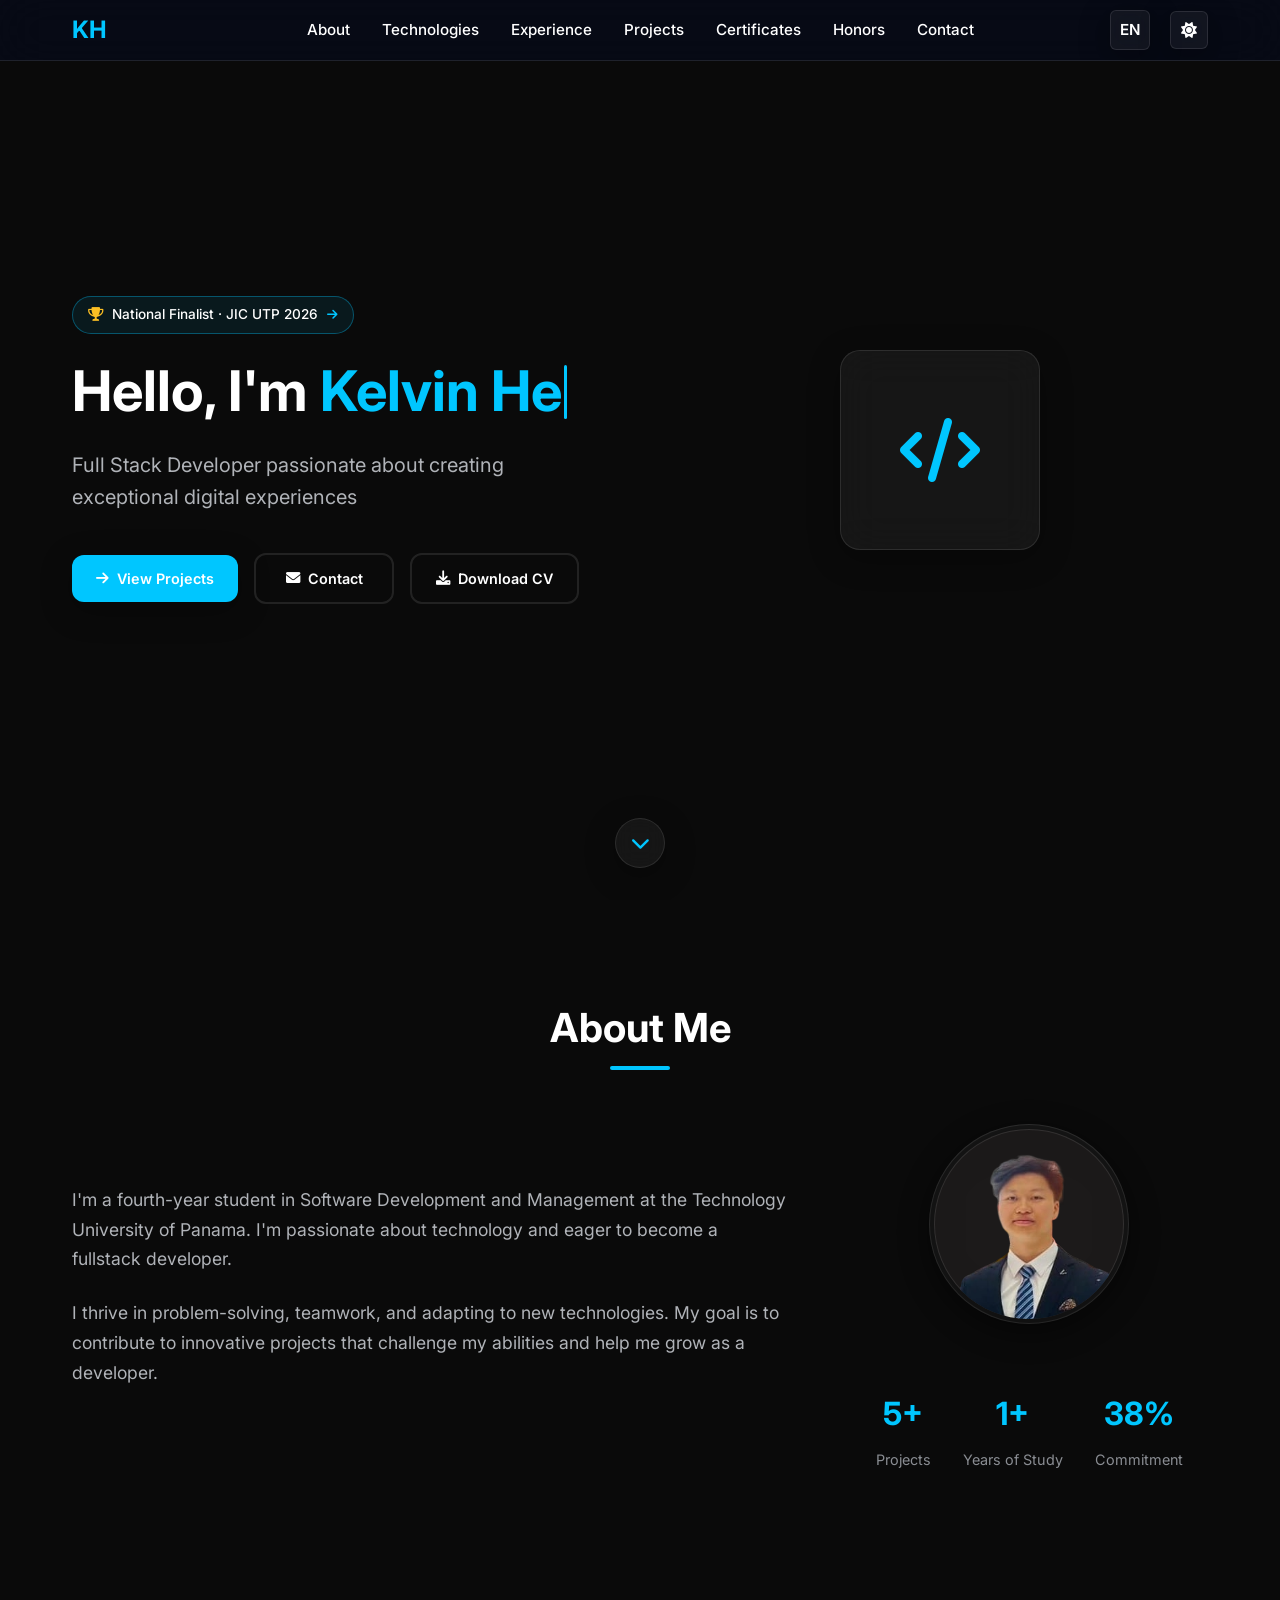
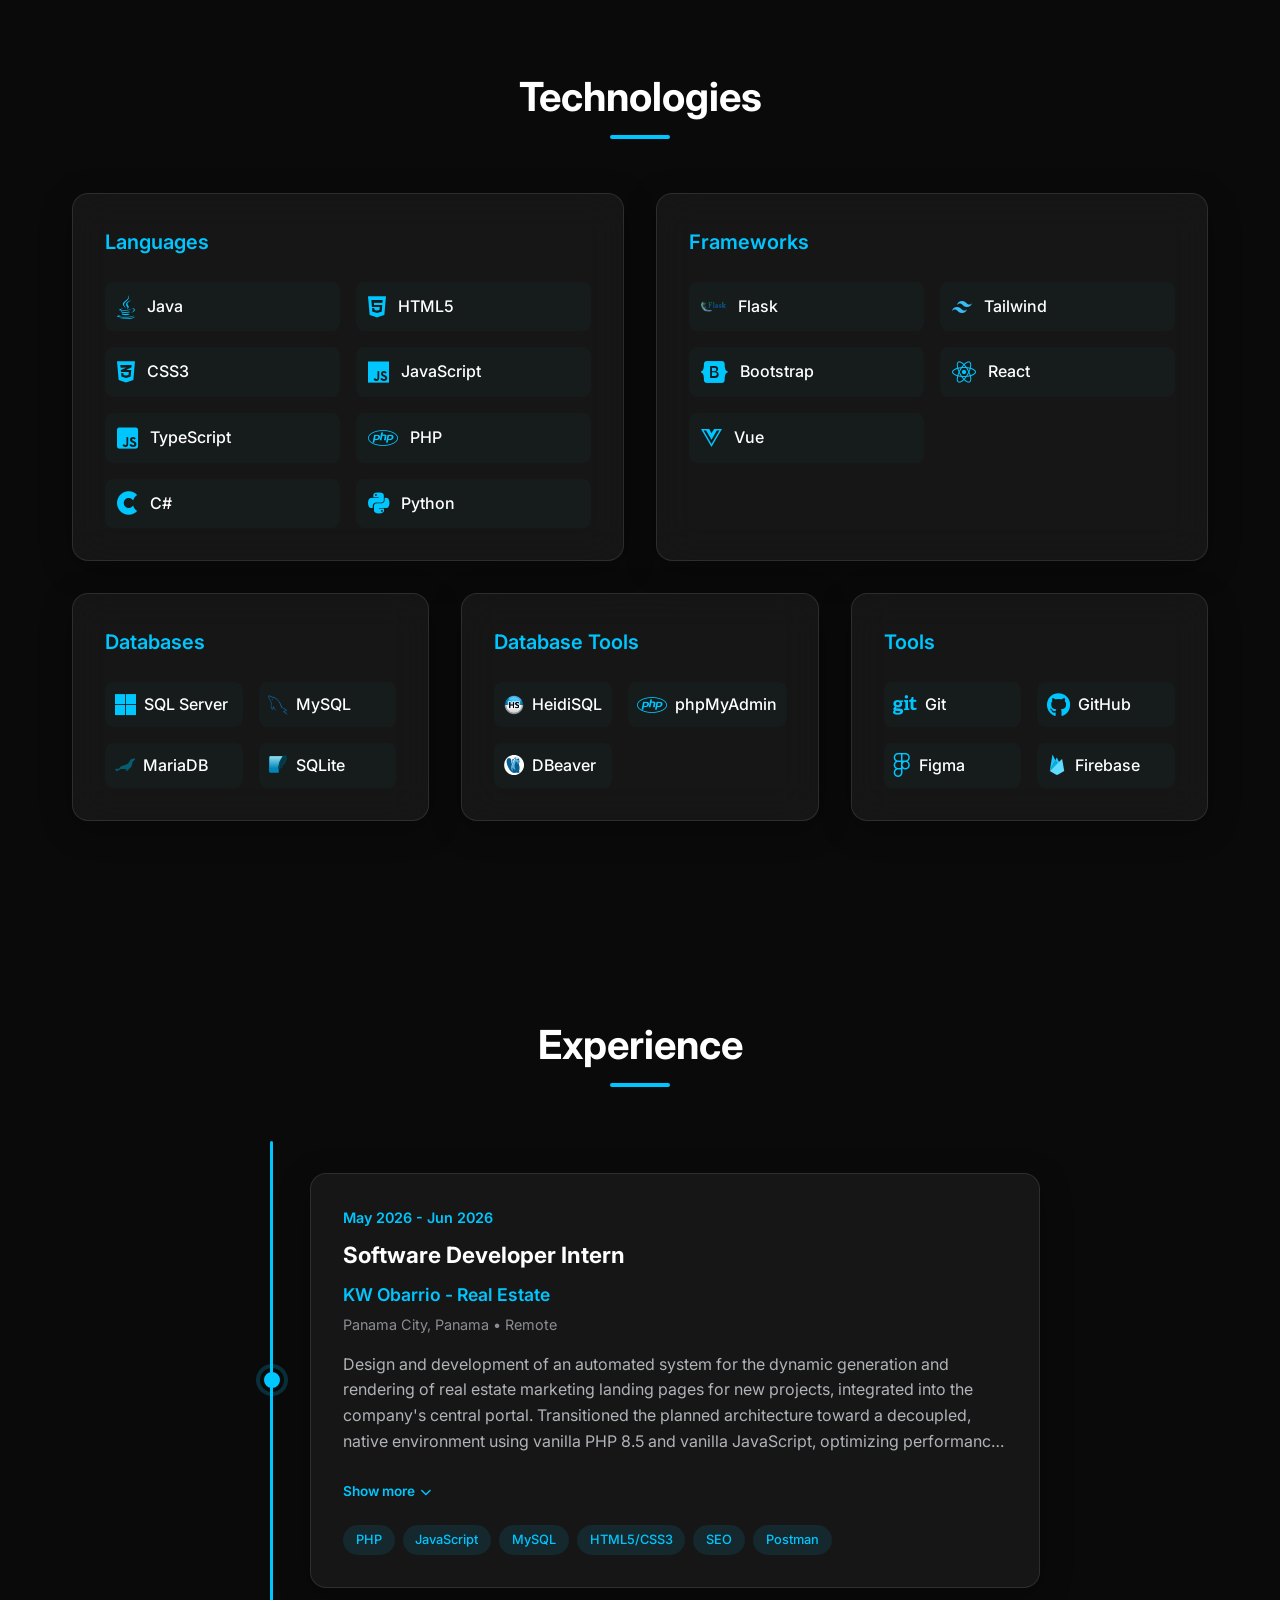
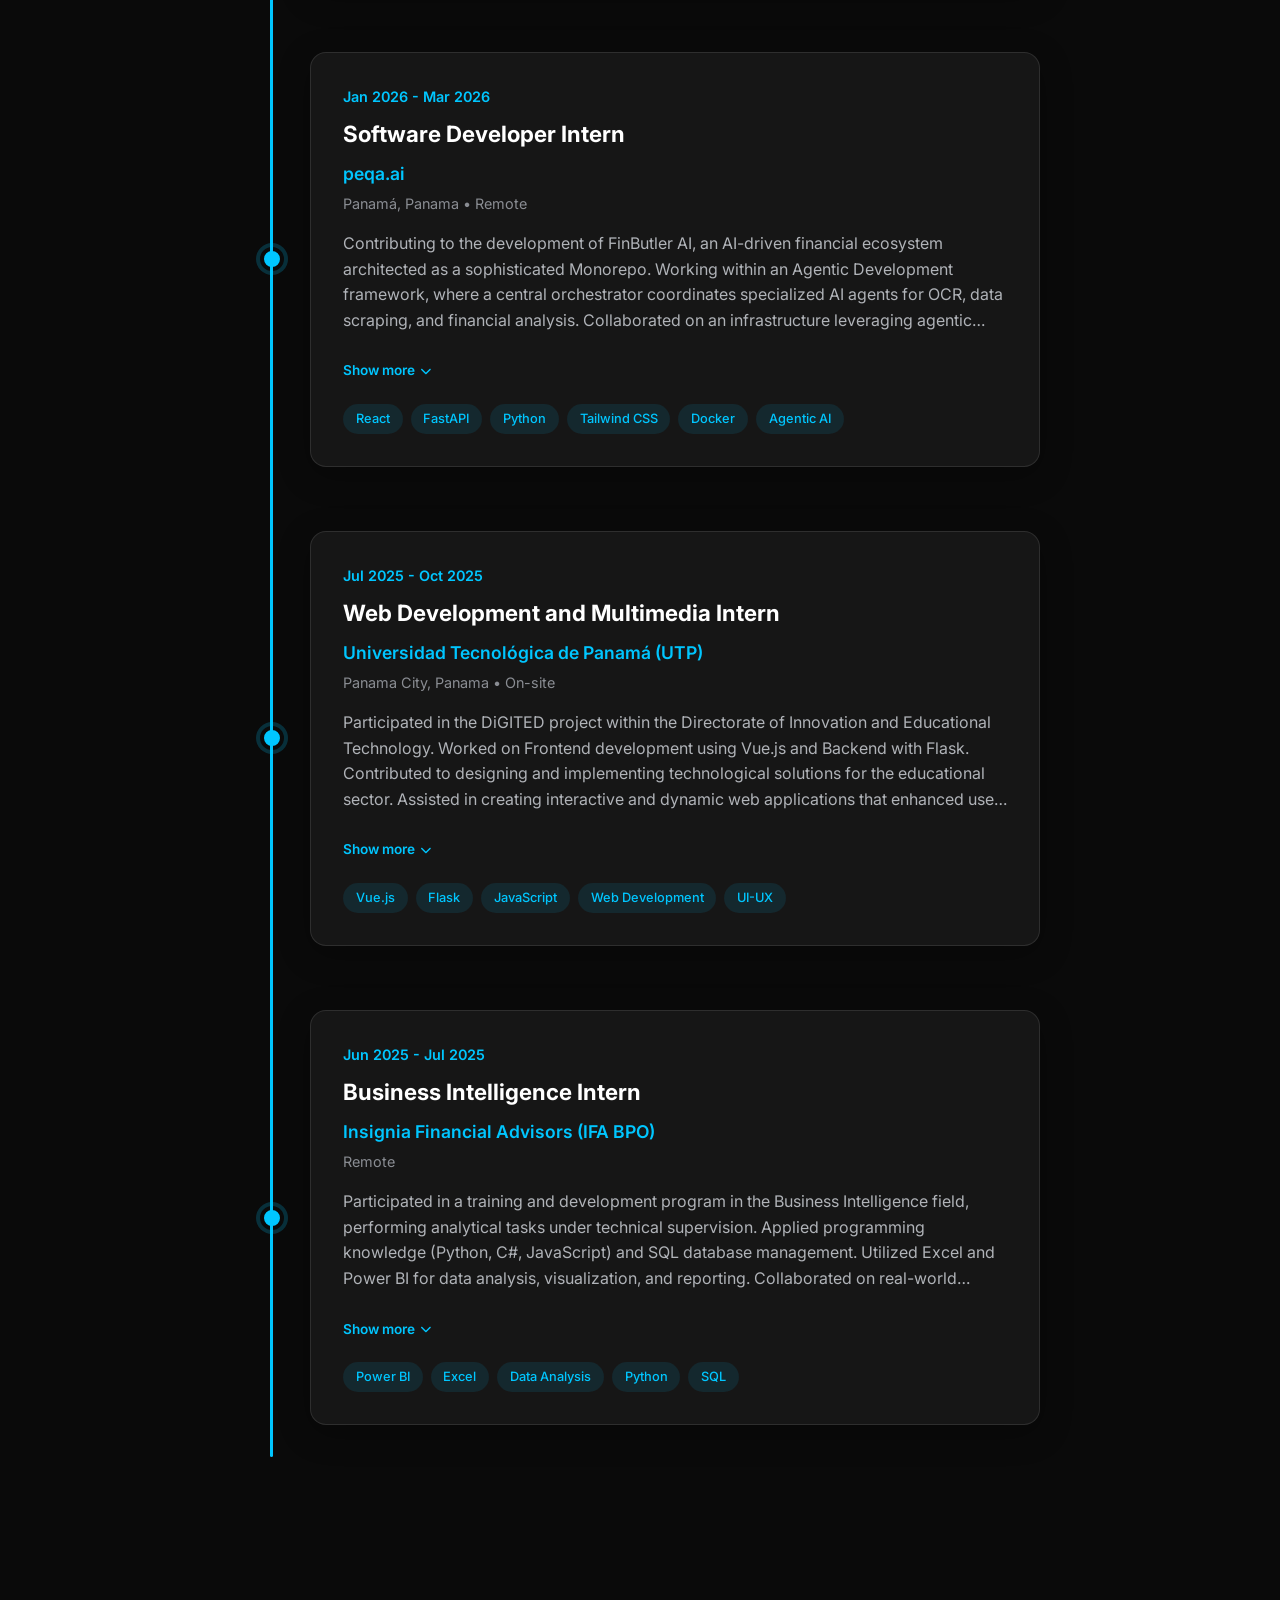
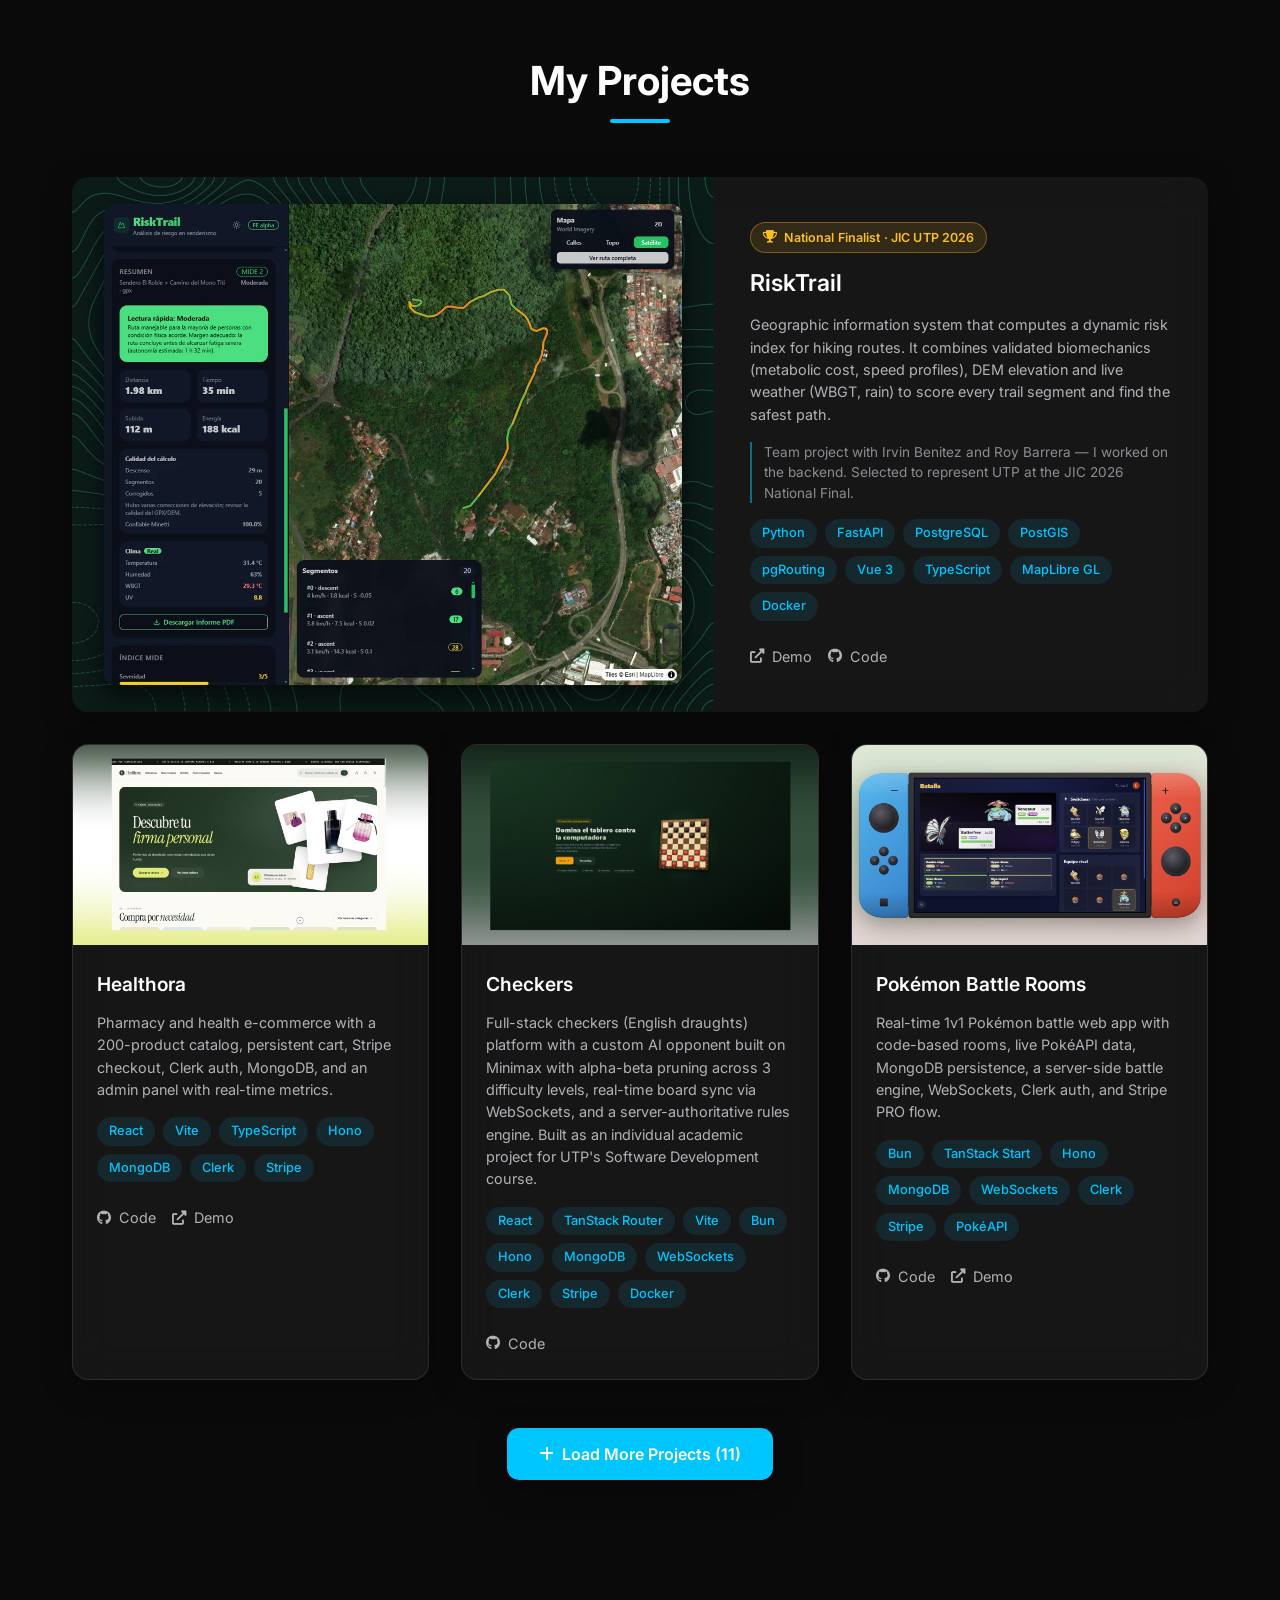
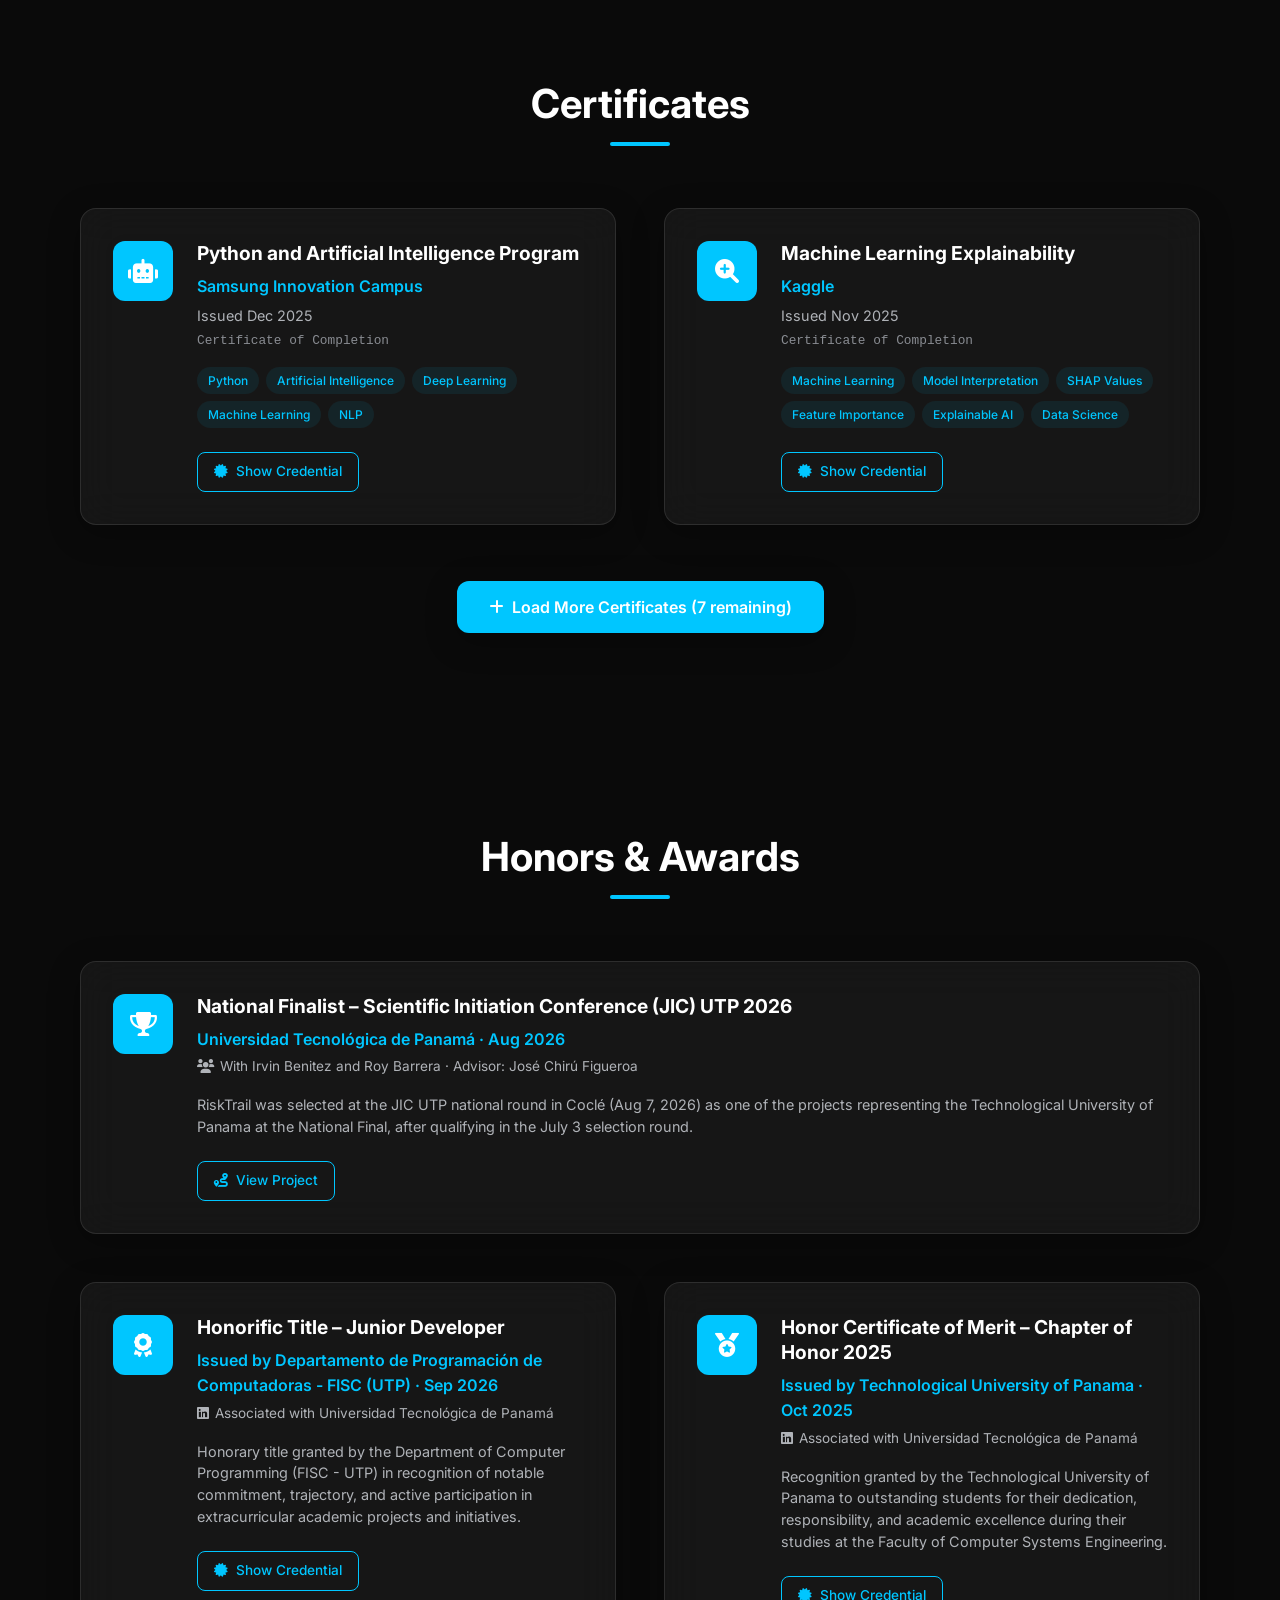
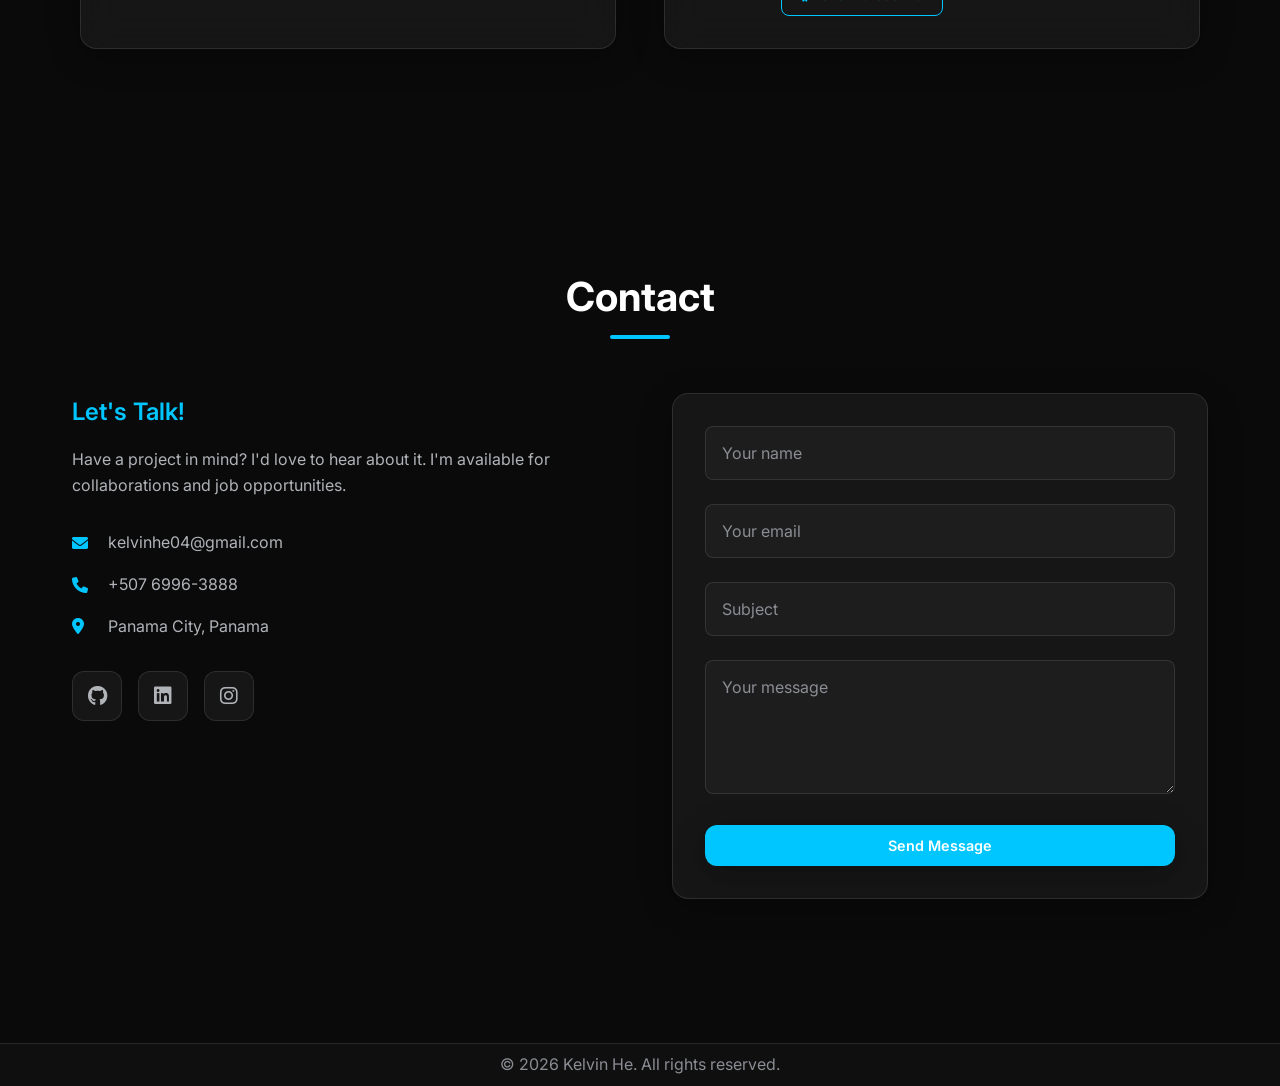
==== commit c51fd79d: "chore: simplify Open Graph tags Co-Authored-By: Claude Sonnet 5.5 <noreply@anthropic.com>" ====
--- a/index.html
+++ b/index.html
@@ -25,7 +25,6 @@
         <meta property="og:type" content="website" />
         <meta property="og:site_name" content="Kelvin He Wu" />
         <meta property="og:locale" content="es_PA" />
-        <meta property="og:locale:alternate" content="en_US" />
         <meta property="og:url" content="https://kelvin-he.netlify.app/" />
         <meta
             property="og:title"
@@ -39,11 +38,6 @@
             property="og:image"
             content="https://kelvin-he.netlify.app/assets/img/og-cover.jpg"
         />
-        <meta
-            property="og:image:secure_url"
-            content="https://kelvin-he.netlify.app/assets/img/og-cover.jpg"
-        />
-        <meta property="og:image:type" content="image/jpeg" />
         <meta property="og:image:width" content="1200" />
         <meta property="og:image:height" content="630" />
         <meta
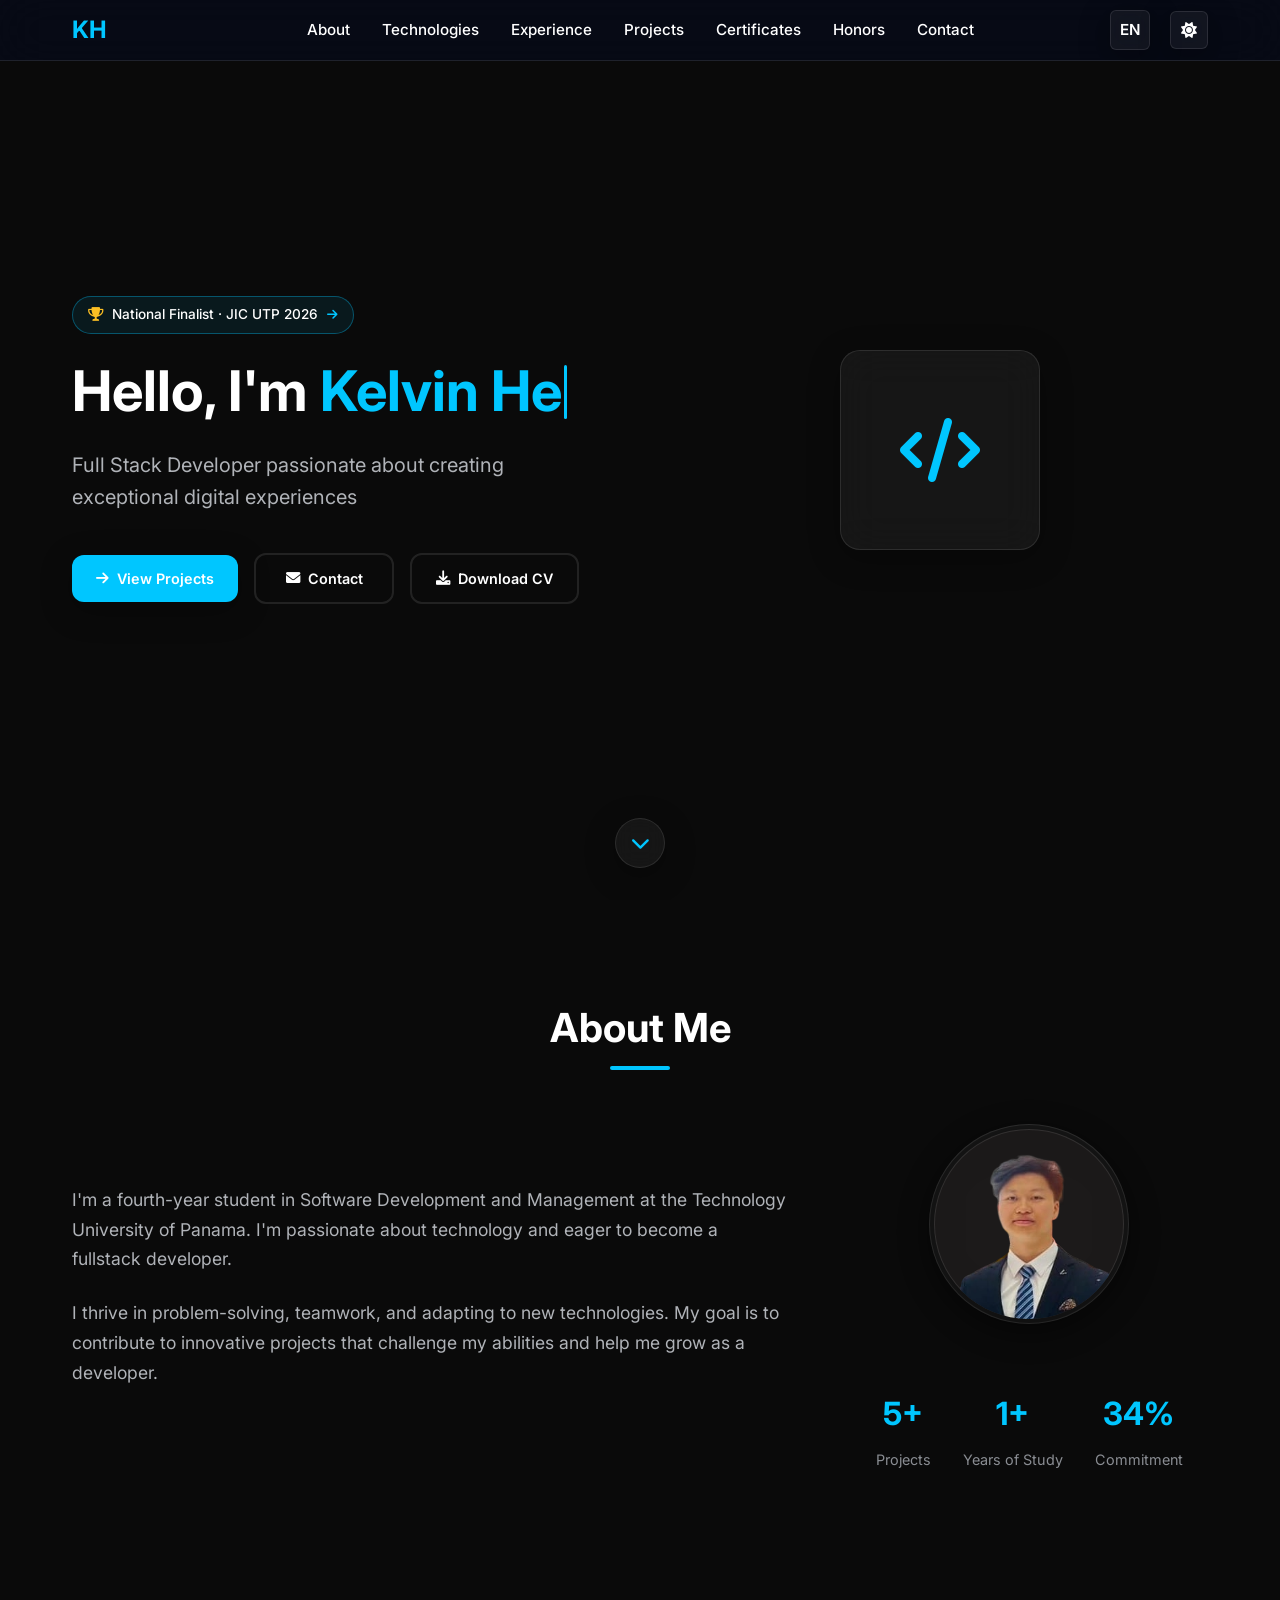
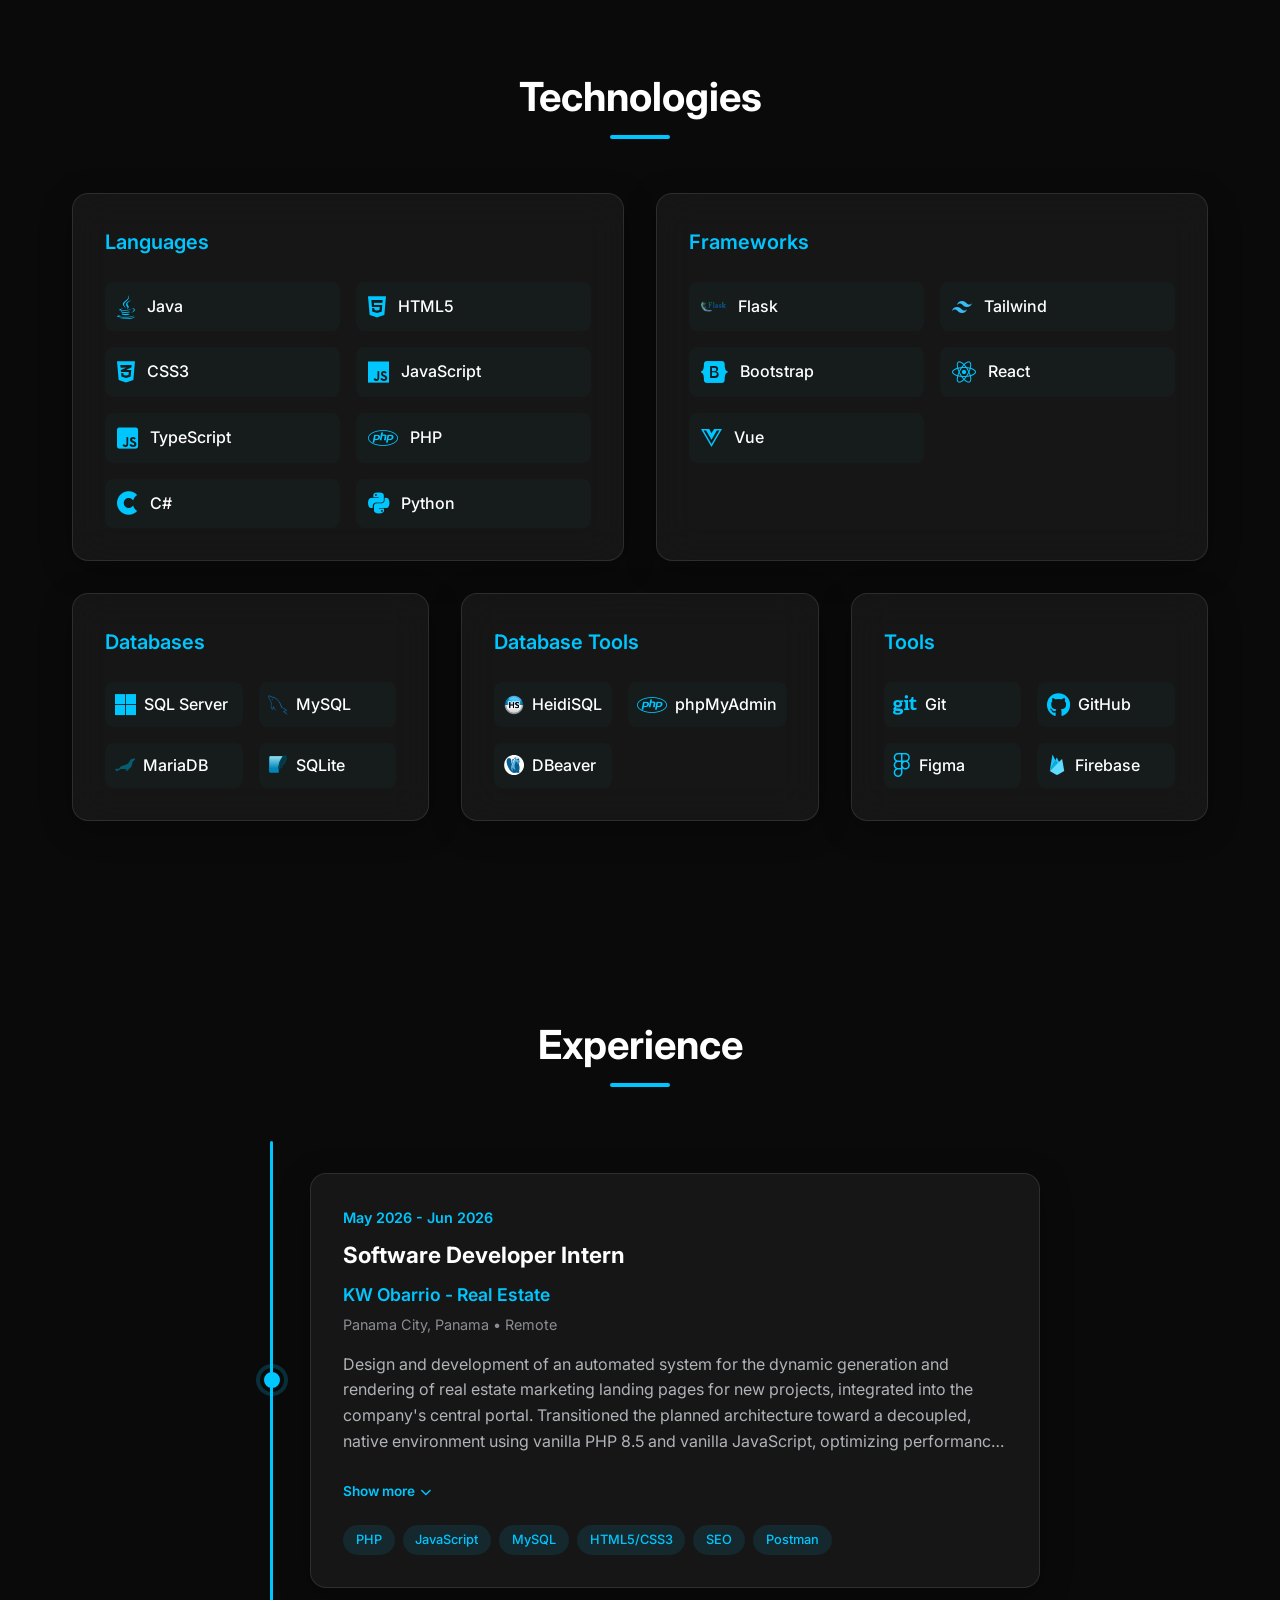
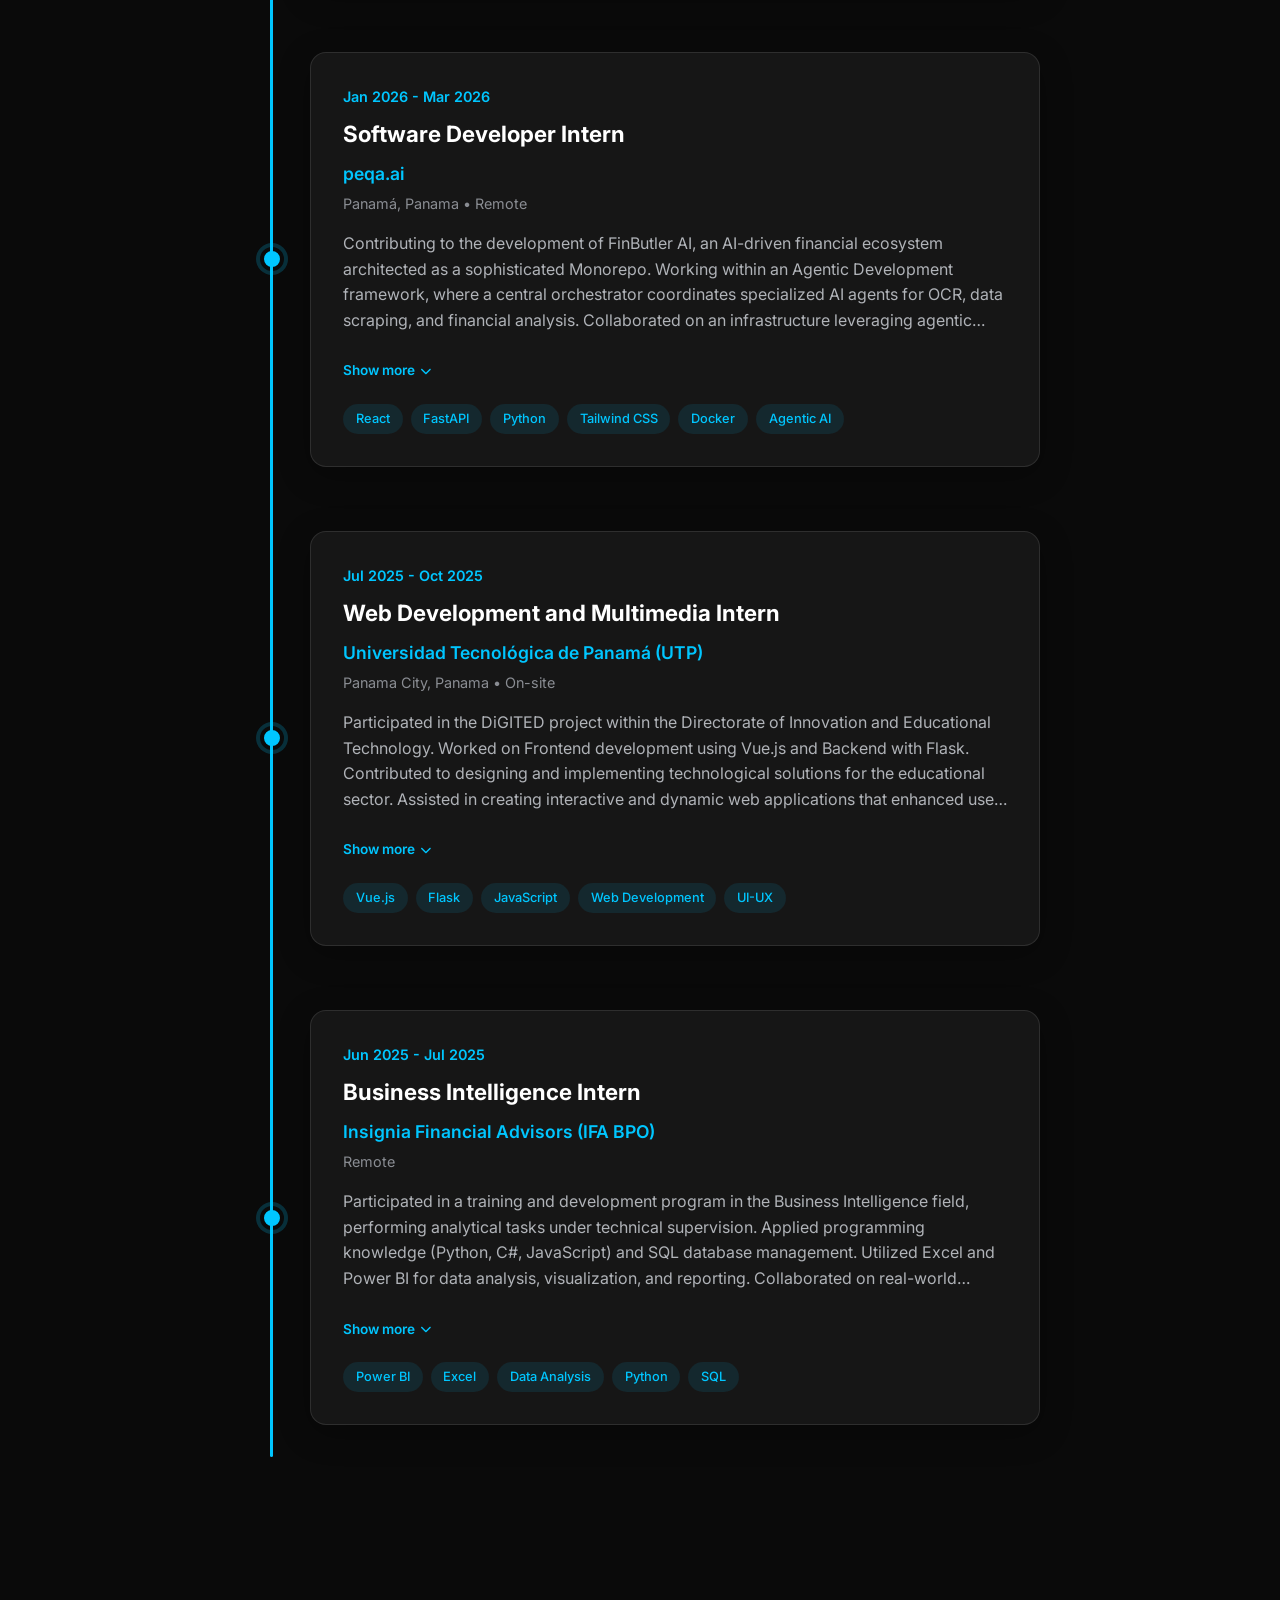
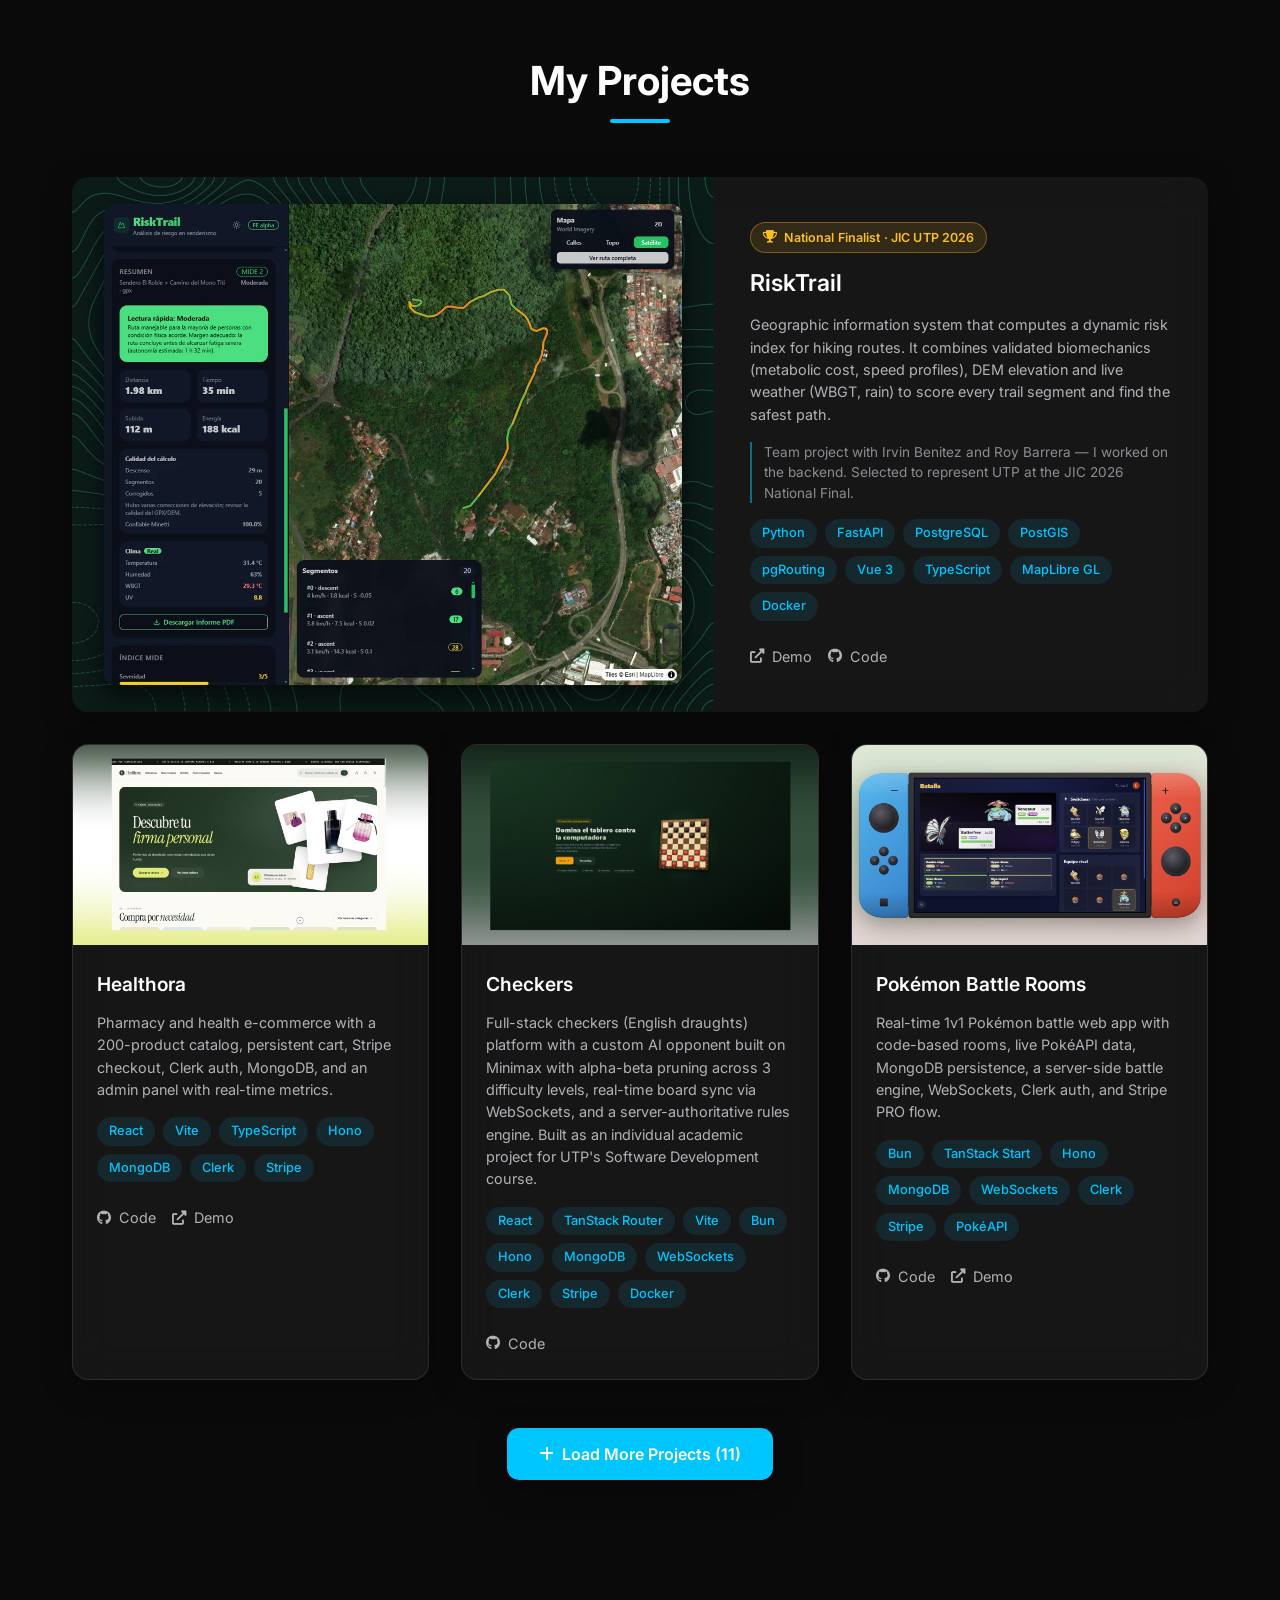
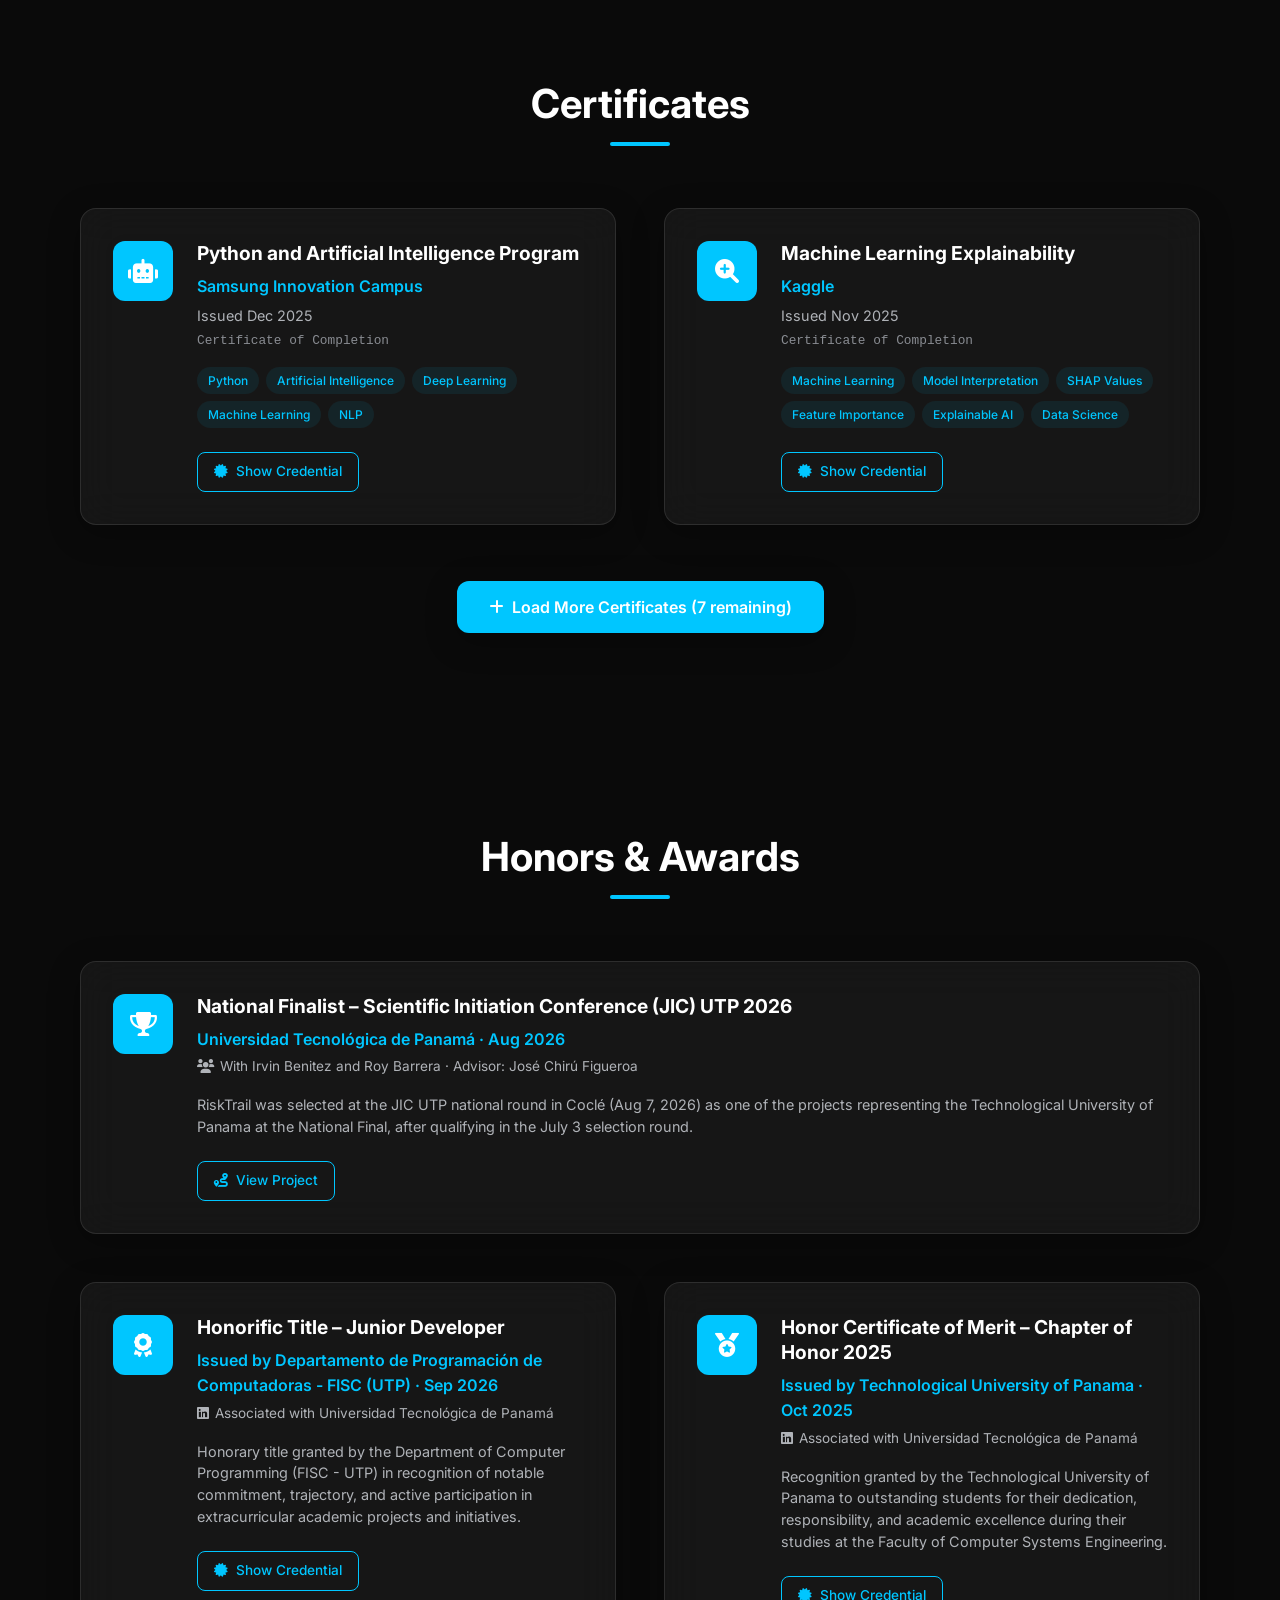
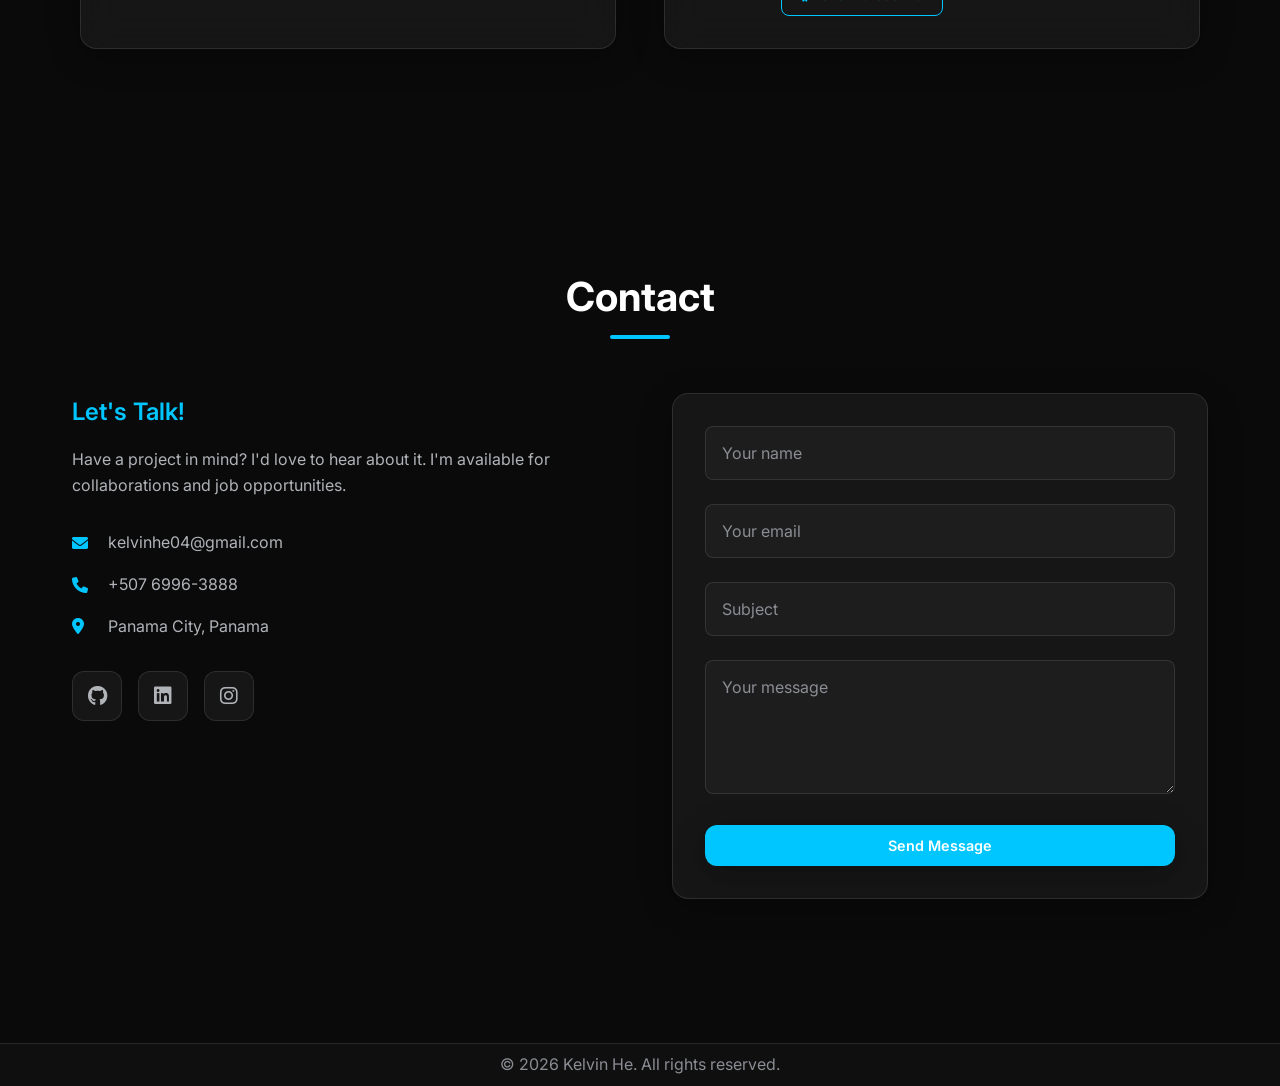
==== commit 72399249: "Revert "chore: simplify Open Graph tags" Restores og:image:secure_url, og:image:type and og:locale:a" ====
--- a/index.html
+++ b/index.html
@@ -25,6 +25,7 @@
         <meta property="og:type" content="website" />
         <meta property="og:site_name" content="Kelvin He Wu" />
         <meta property="og:locale" content="es_PA" />
+        <meta property="og:locale:alternate" content="en_US" />
         <meta property="og:url" content="https://kelvin-he.netlify.app/" />
         <meta
             property="og:title"
@@ -38,6 +39,11 @@
             property="og:image"
             content="https://kelvin-he.netlify.app/assets/img/og-cover.jpg"
         />
+        <meta
+            property="og:image:secure_url"
+            content="https://kelvin-he.netlify.app/assets/img/og-cover.jpg"
+        />
+        <meta property="og:image:type" content="image/jpeg" />
         <meta property="og:image:width" content="1200" />
         <meta property="og:image:height" content="630" />
         <meta
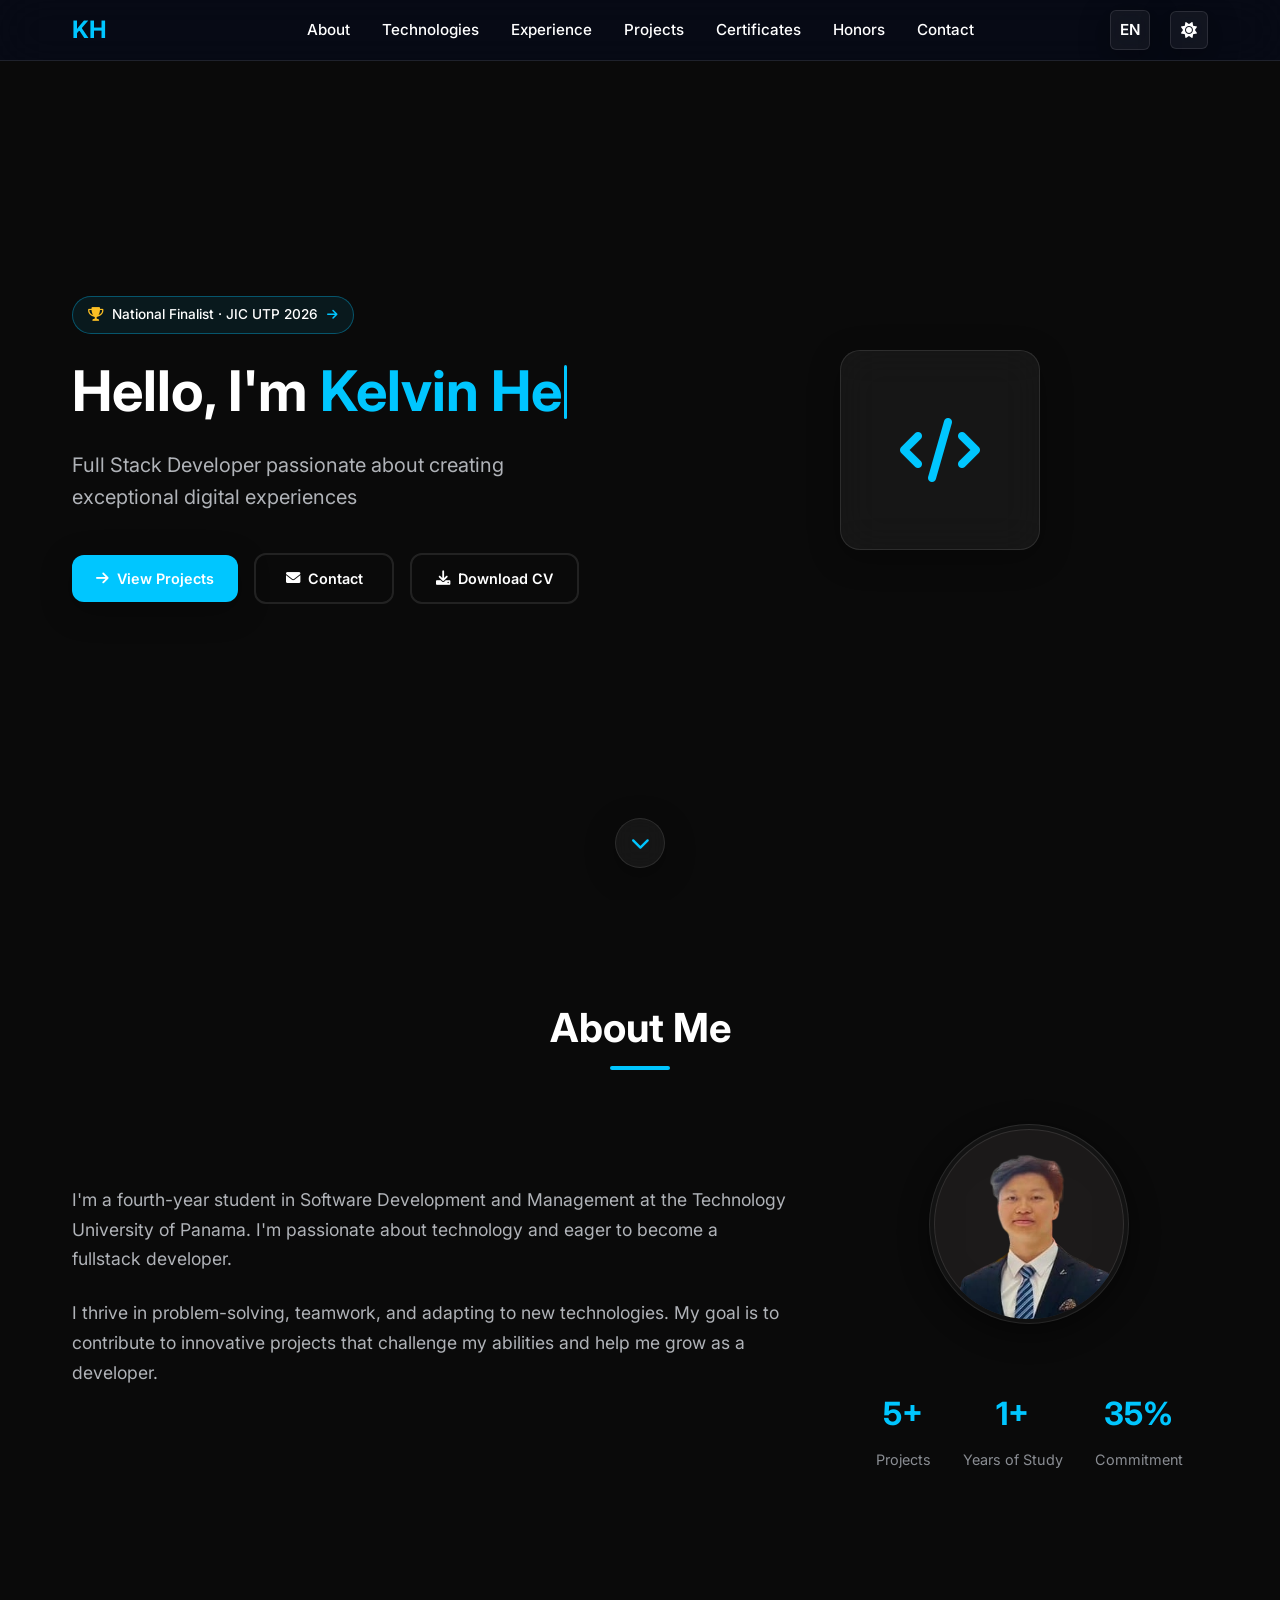
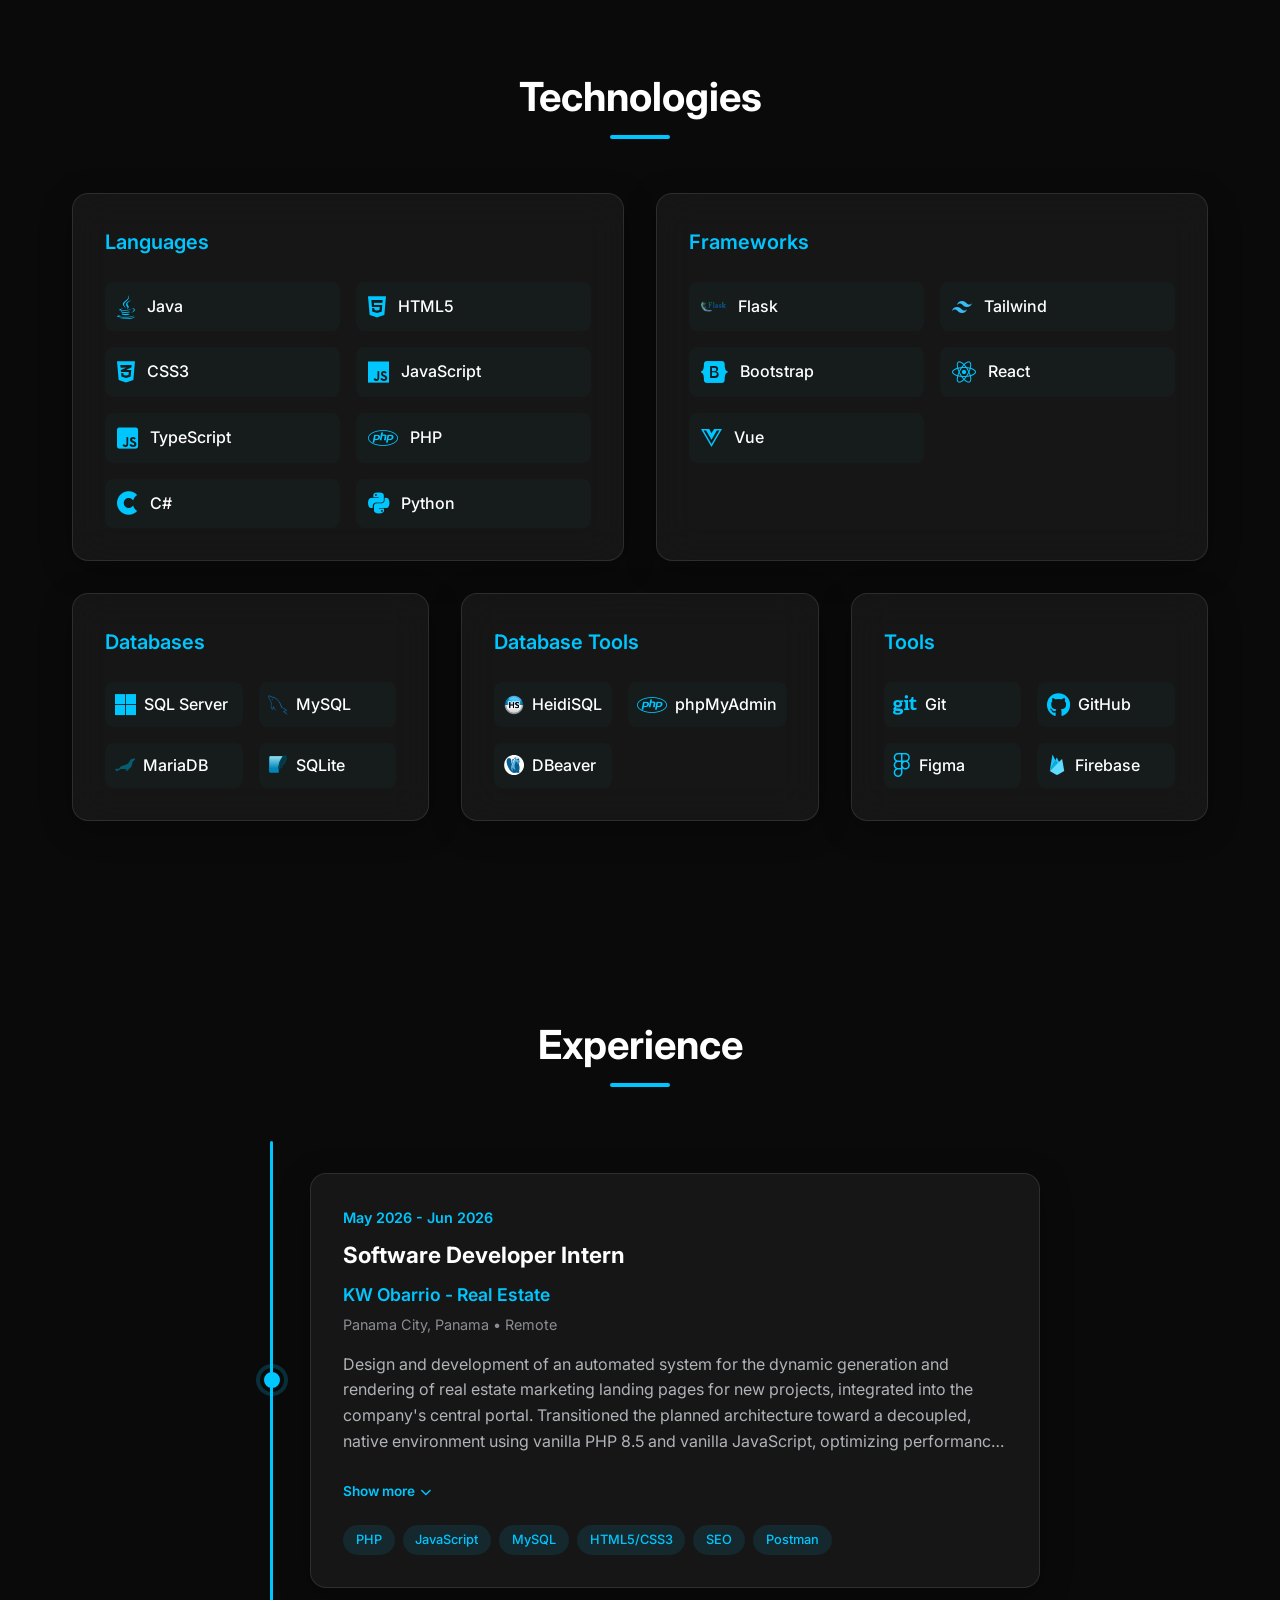
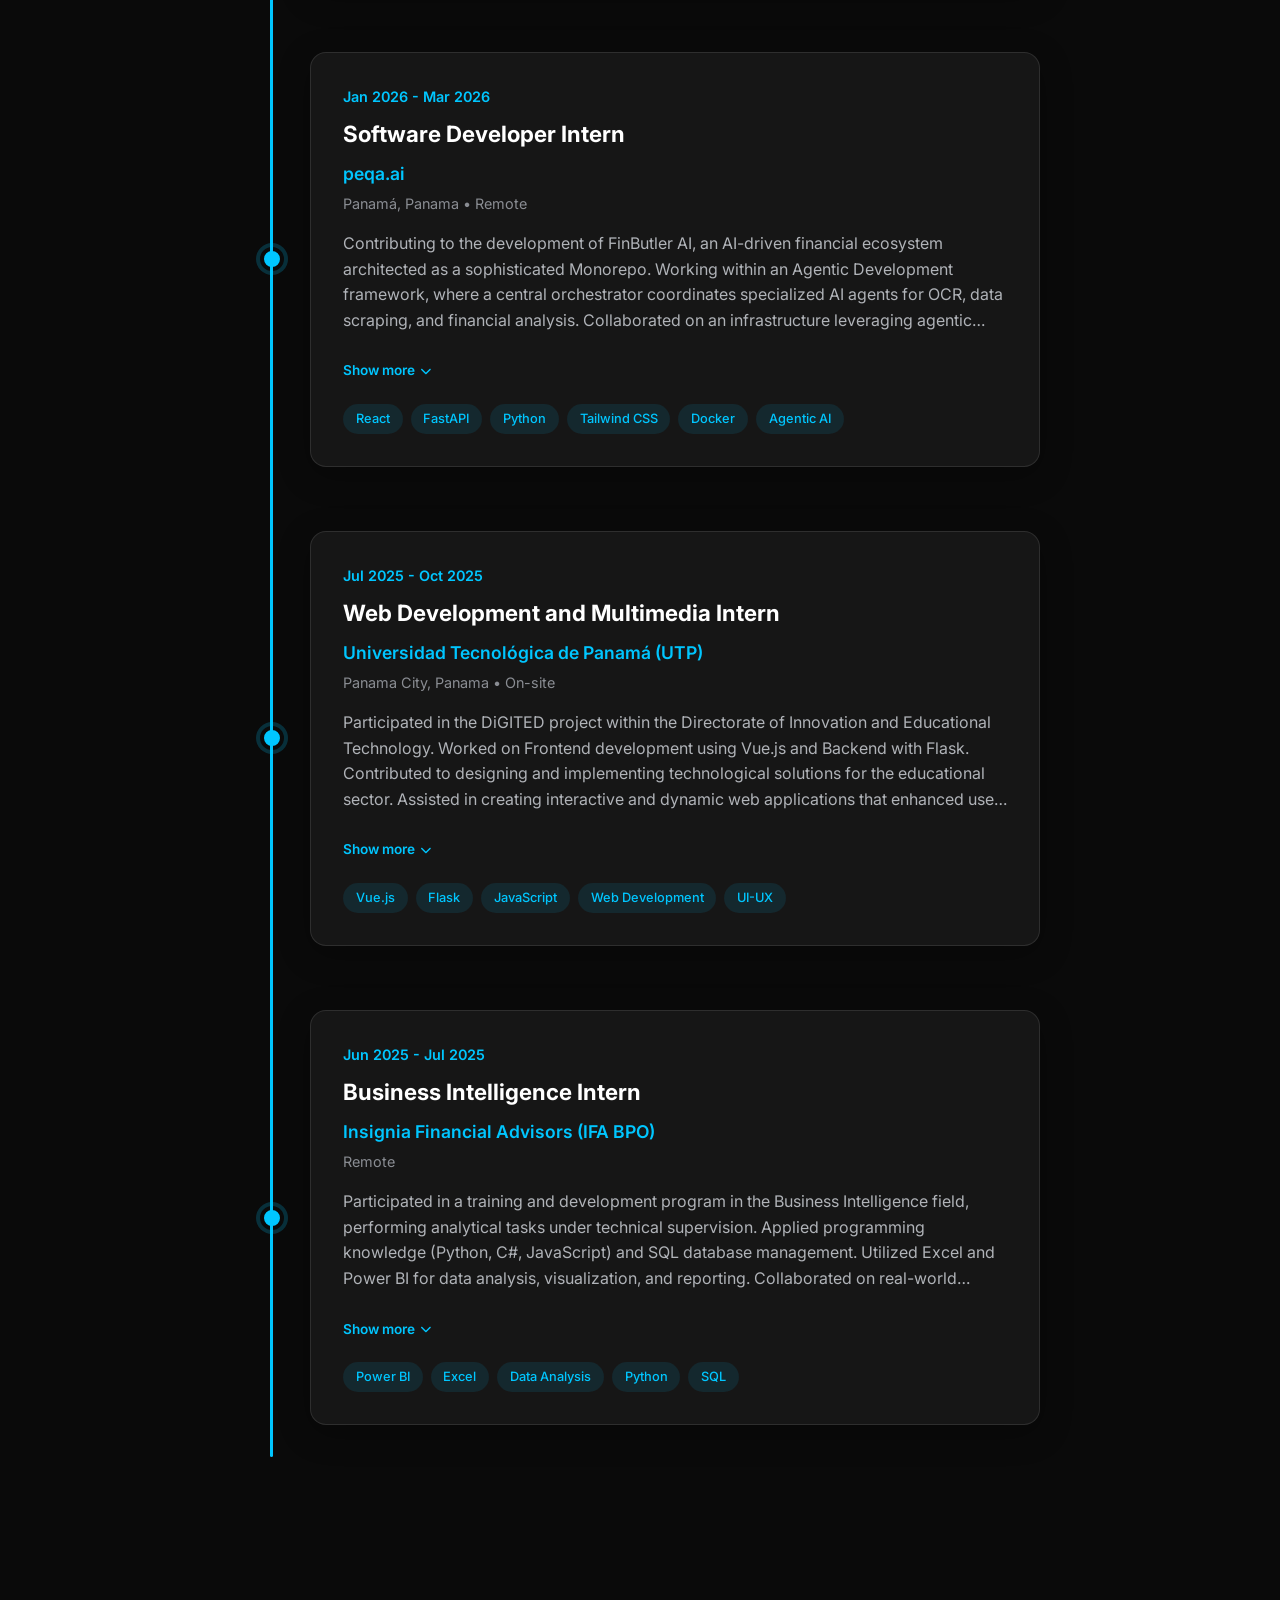
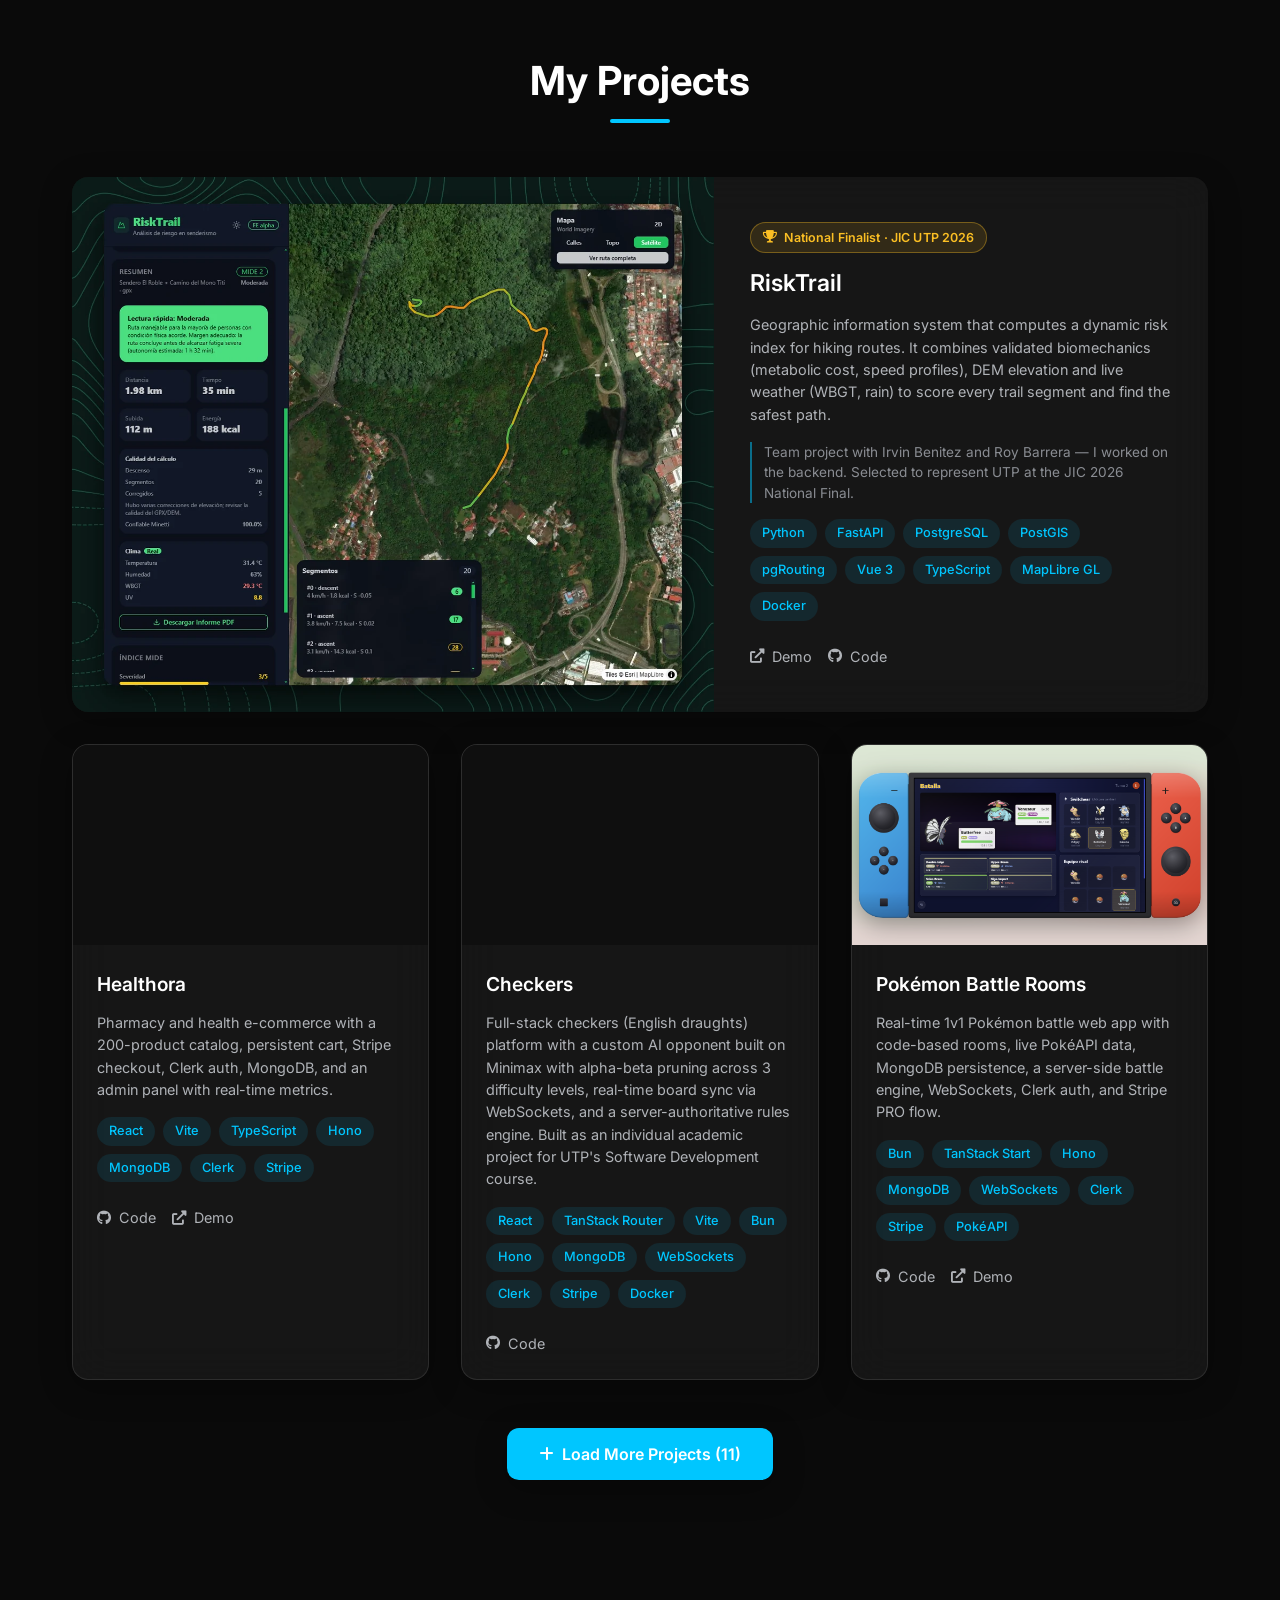
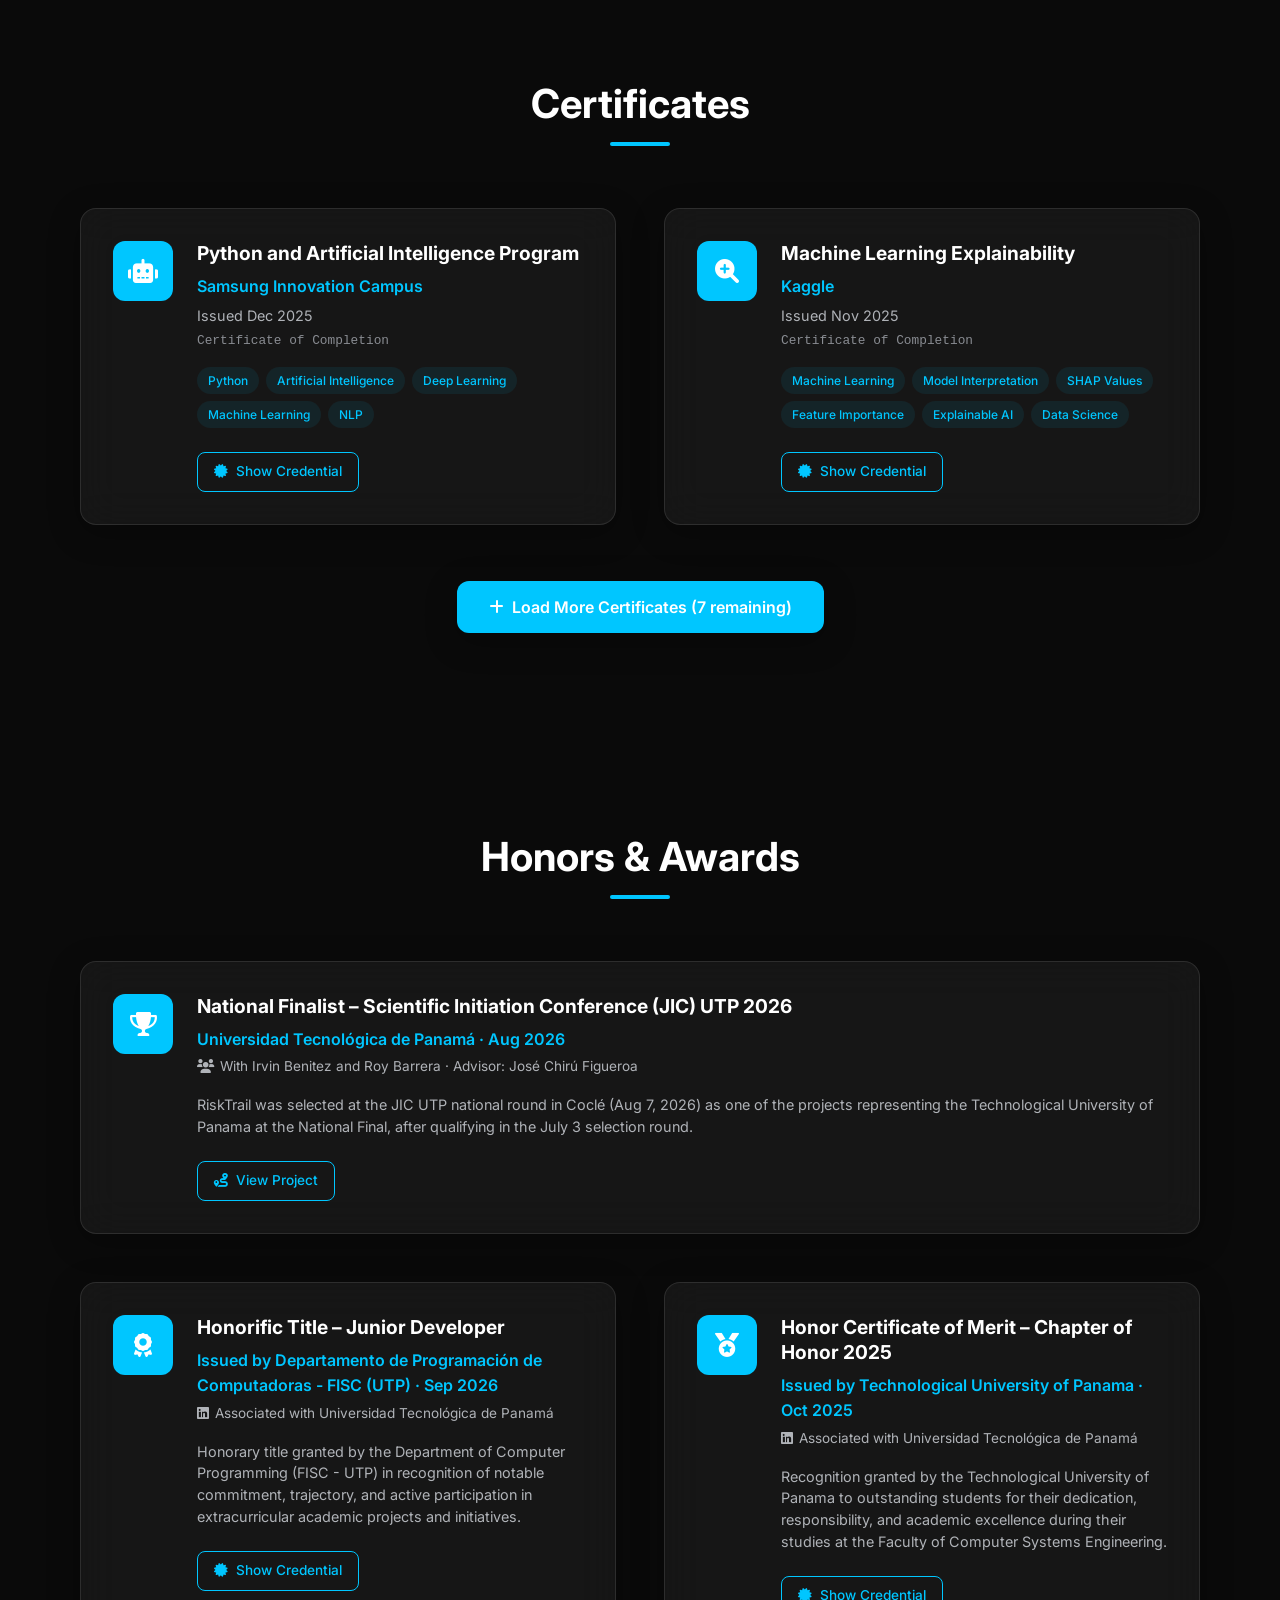
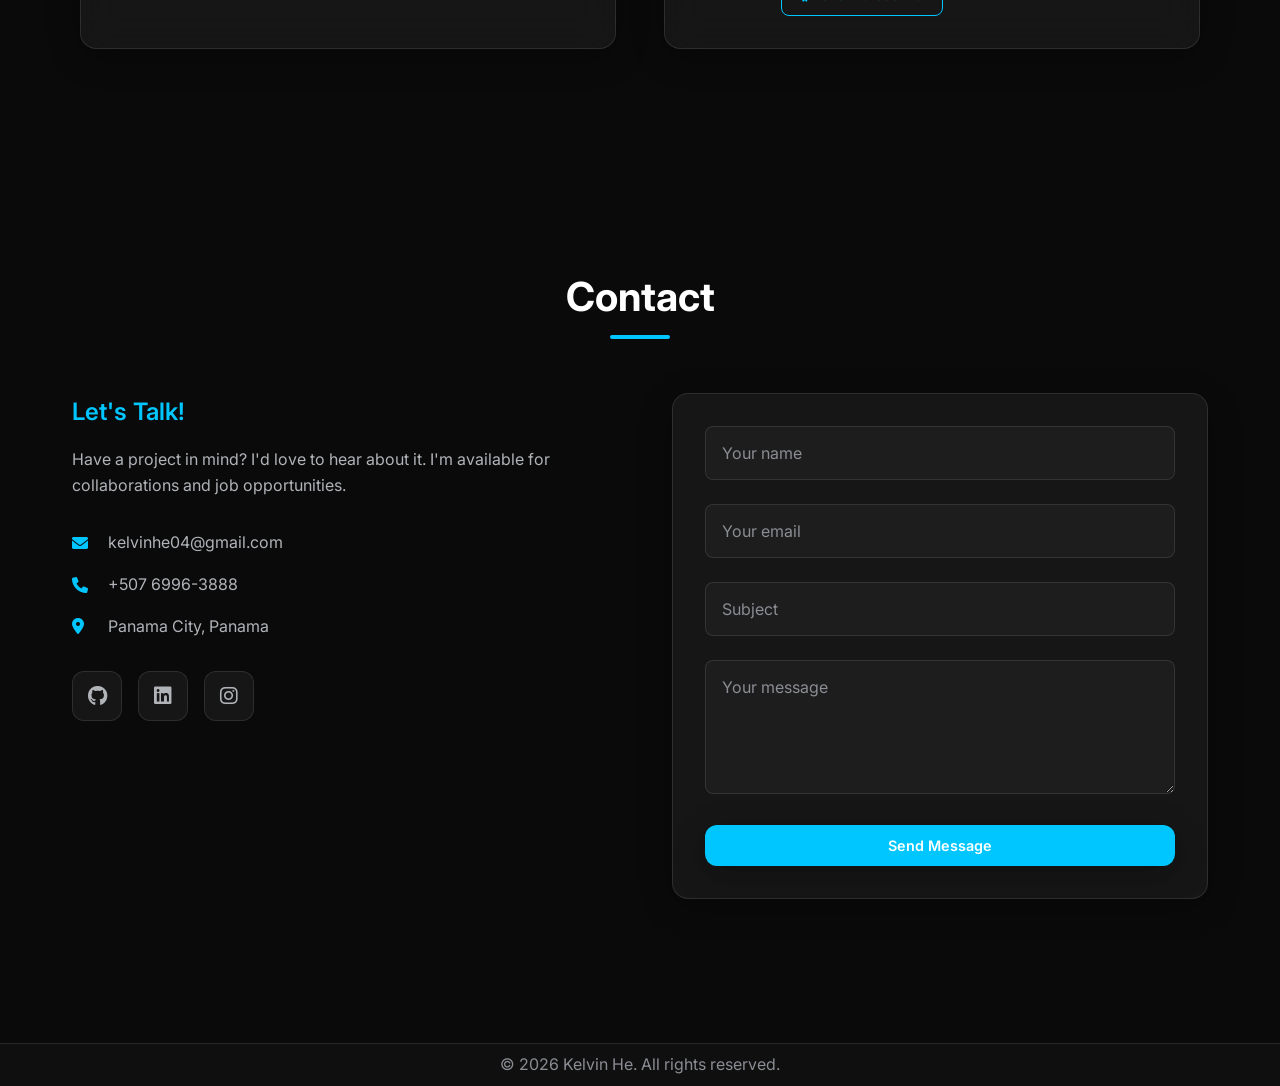
==== commit bb4f5fa1: "feat: add EN/ES resumes with language-aware download button, unify LinkedIn URL Co-Authored-By: Clau" ====
--- a/index.html
+++ b/index.html
@@ -249,7 +249,9 @@
                             <span data-en="Contact" data-es="Contacto">Contact</span>
                         </a>
                         <a
-                            href="assets/Kelvin_He_CV.pdf"
+                            href="assets/Kelvin_He_CV_EN.pdf"
+                            data-cv-en="assets/Kelvin_He_CV_EN.pdf"
+                            data-cv-es="assets/Kelvin_He_CV_ES.pdf"
                             download
                             class="btn btn-secondary"
                         >
@@ -2633,7 +2635,7 @@
                                 <i class="fab fa-github"></i>
                             </a>
                             <a
-                                href="https://www.linkedin.com/in/kelvin-he-256986289/"
+                                href="https://www.linkedin.com/in/kelvin-he-wu/"
                                 class="social-link"
                                 aria-label="LinkedIn"
                                 rel="noopener"
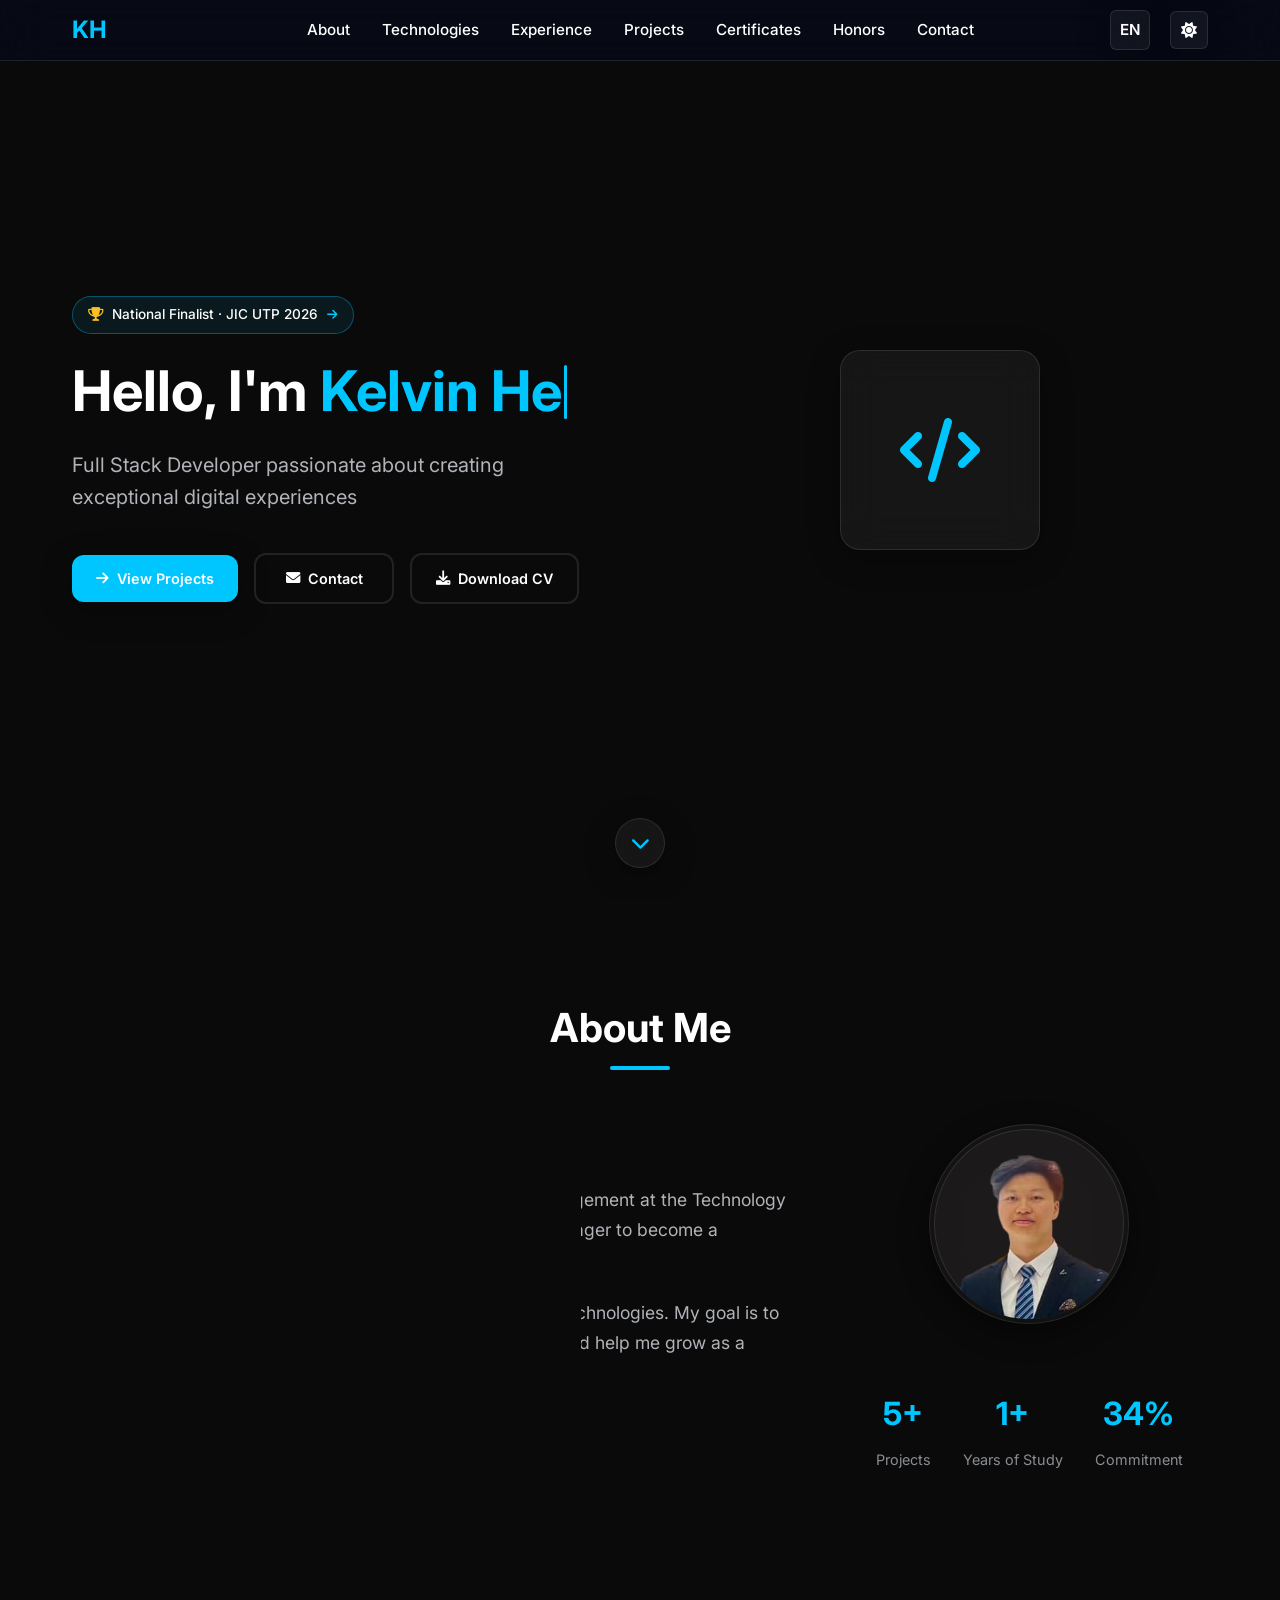
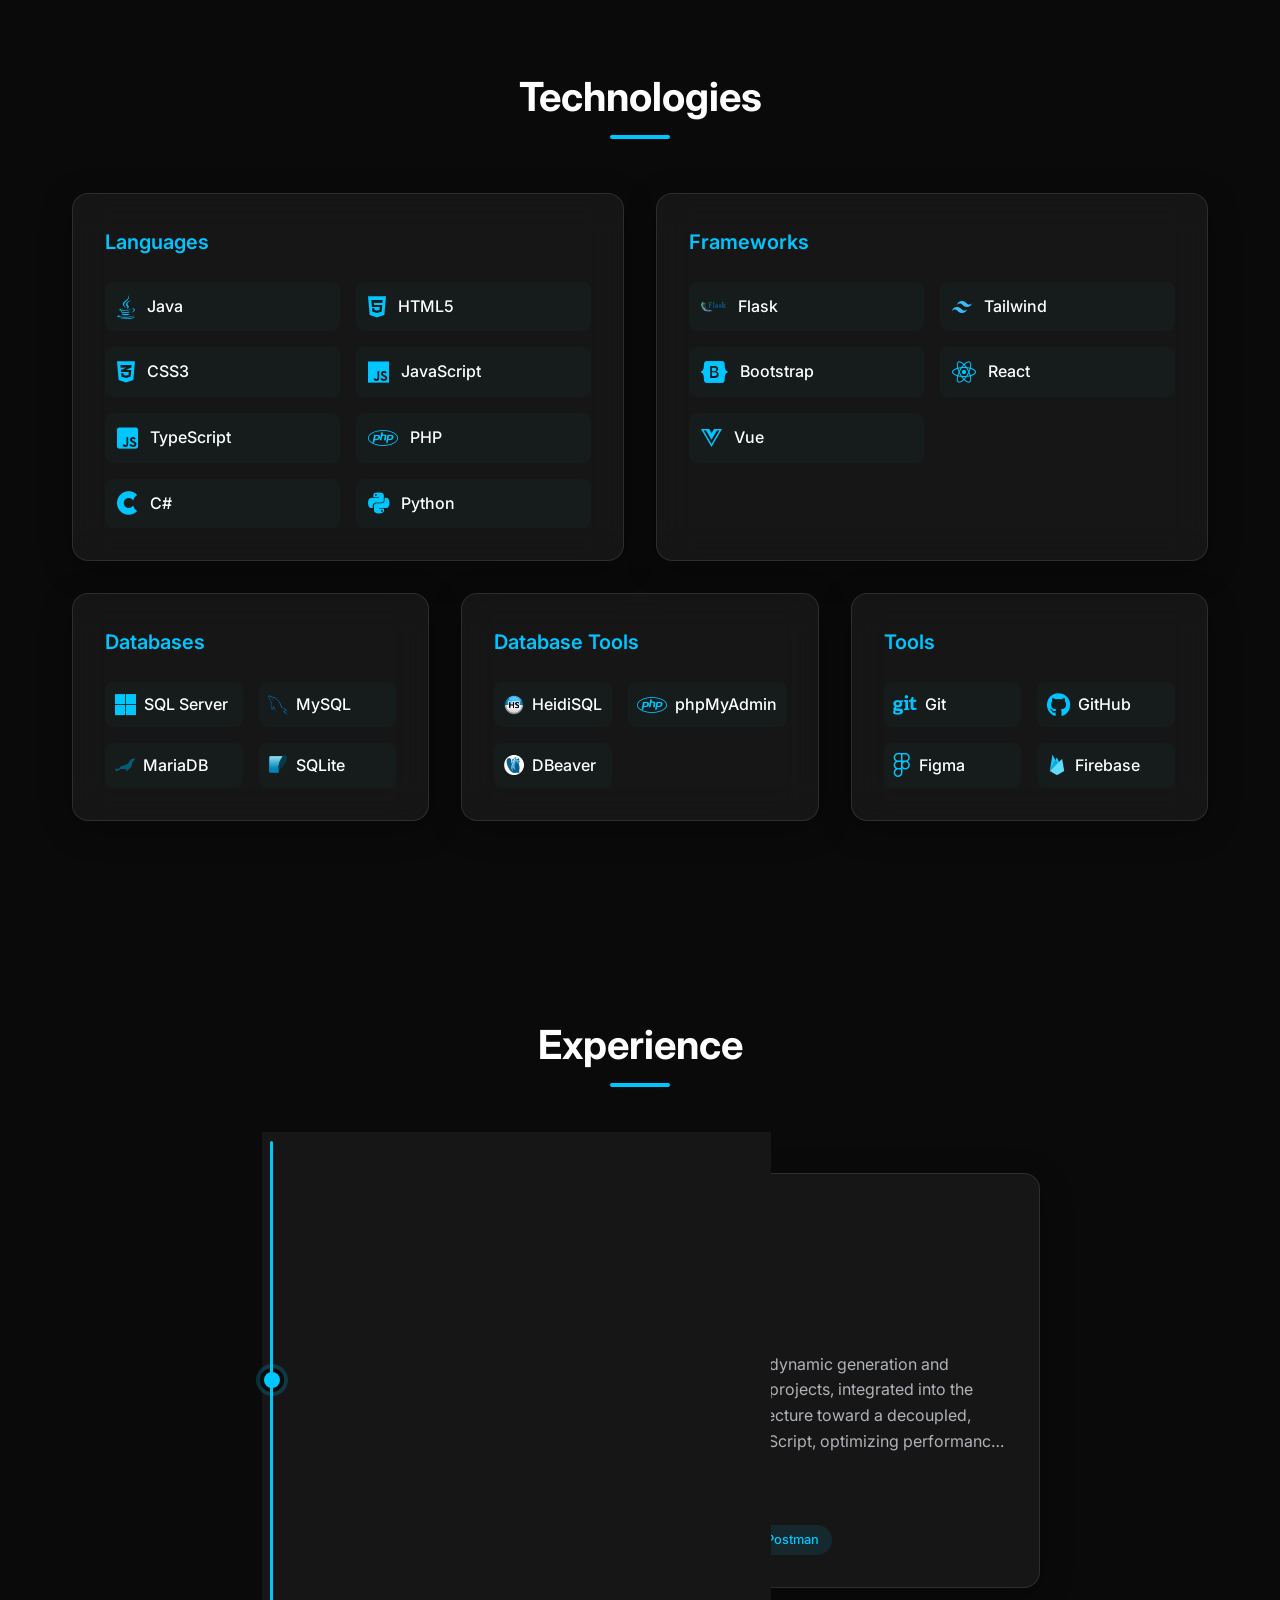
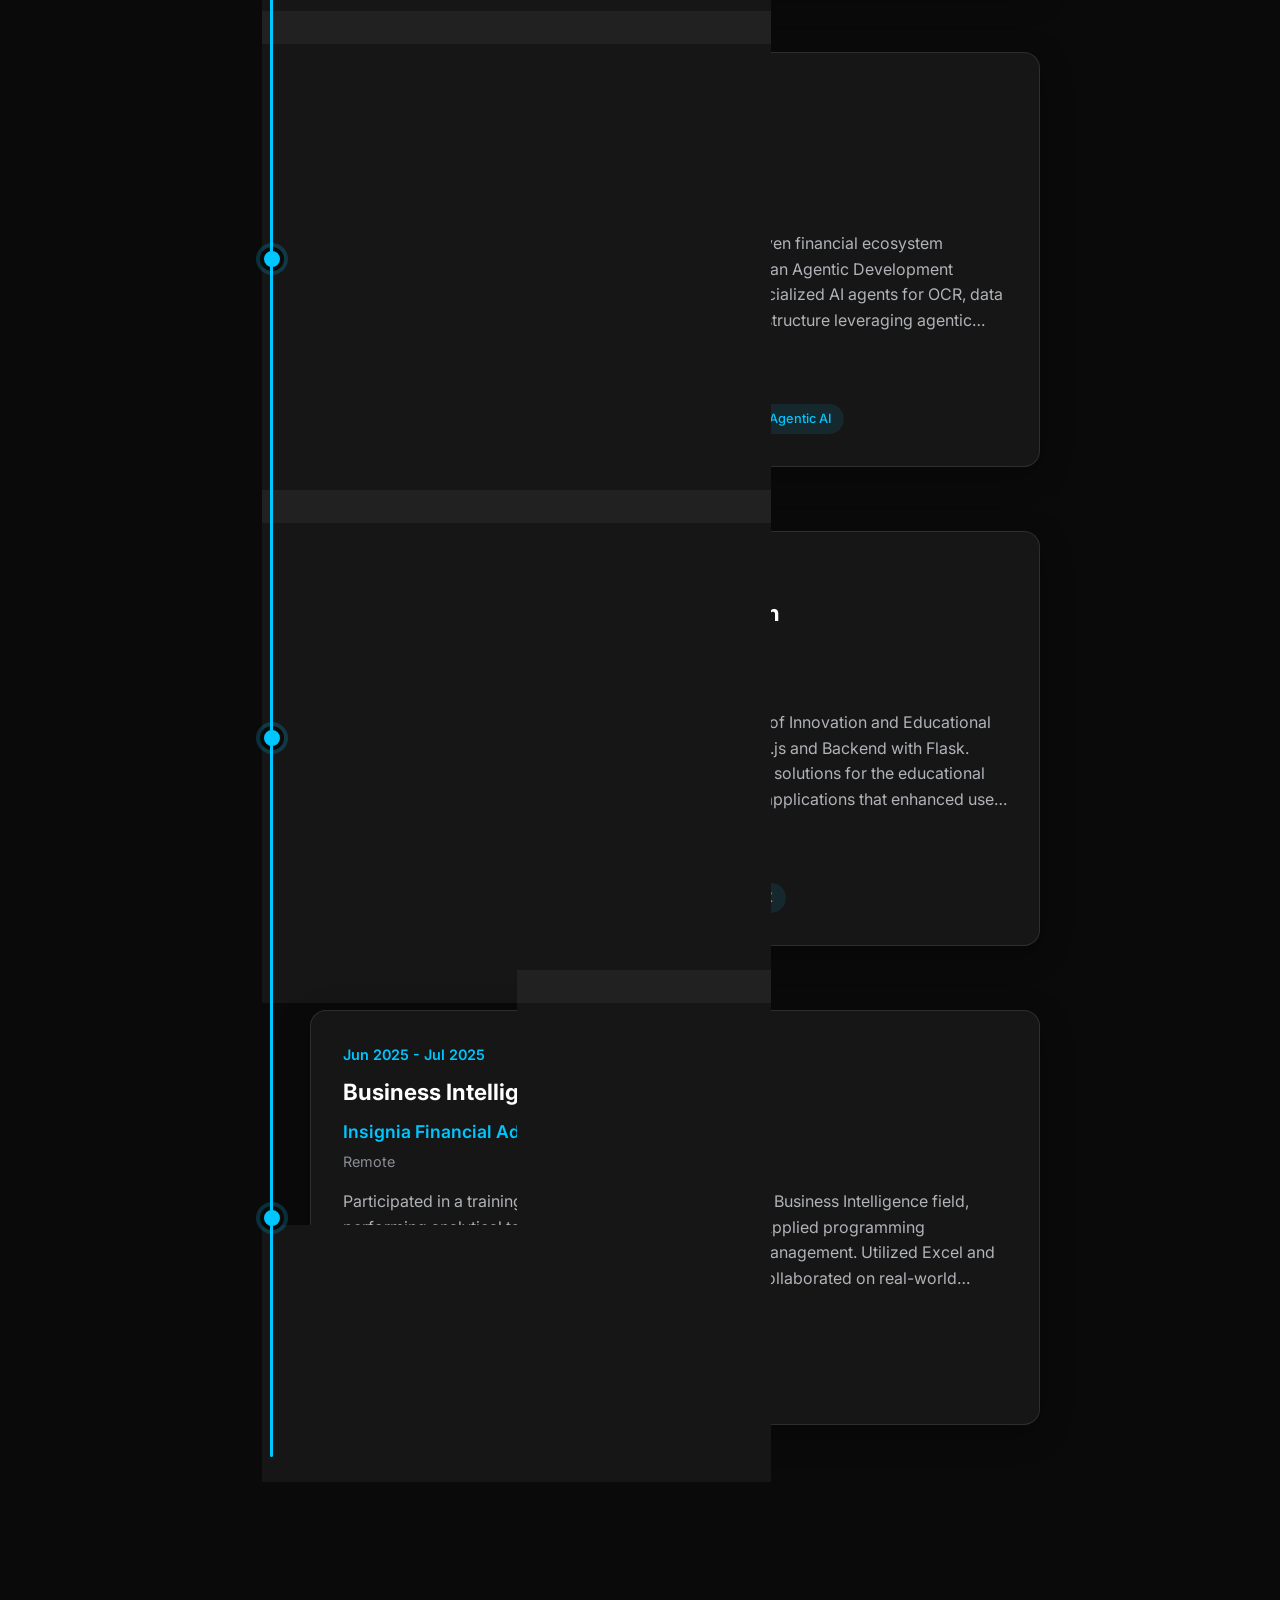
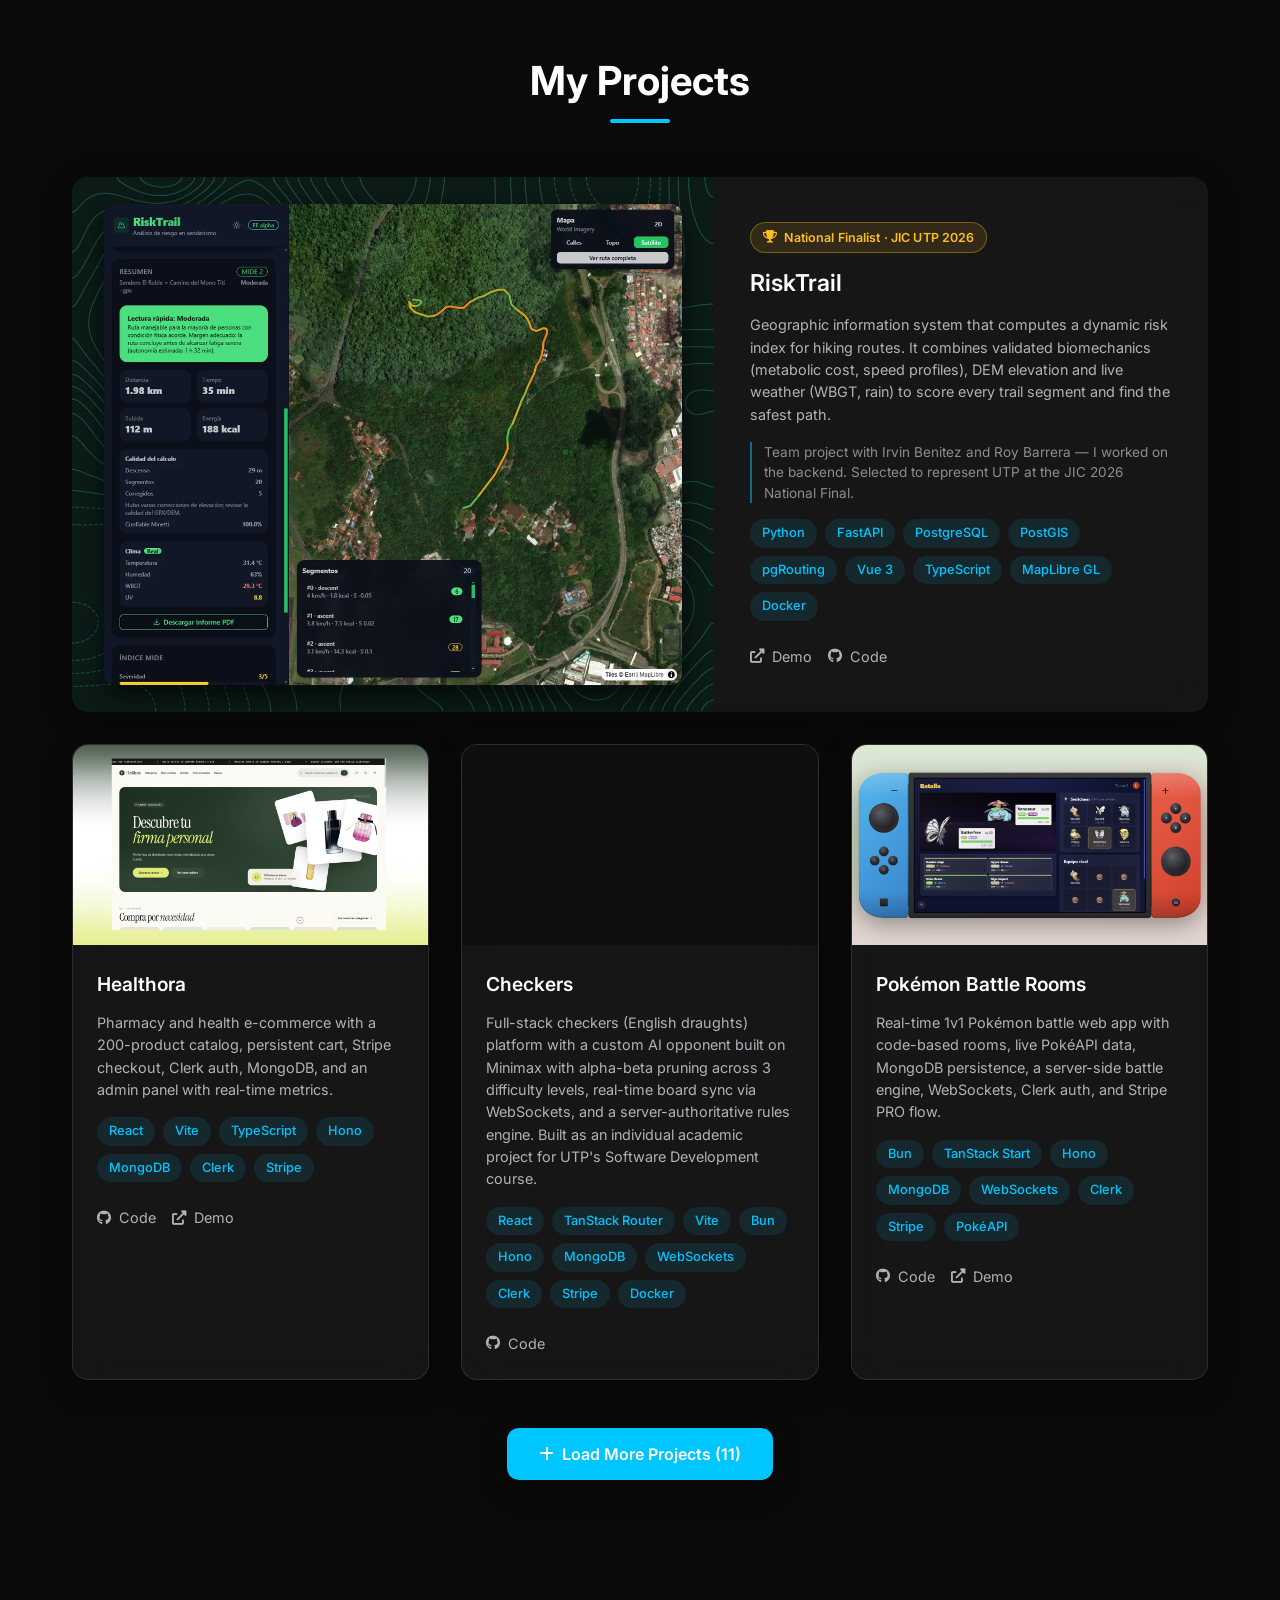
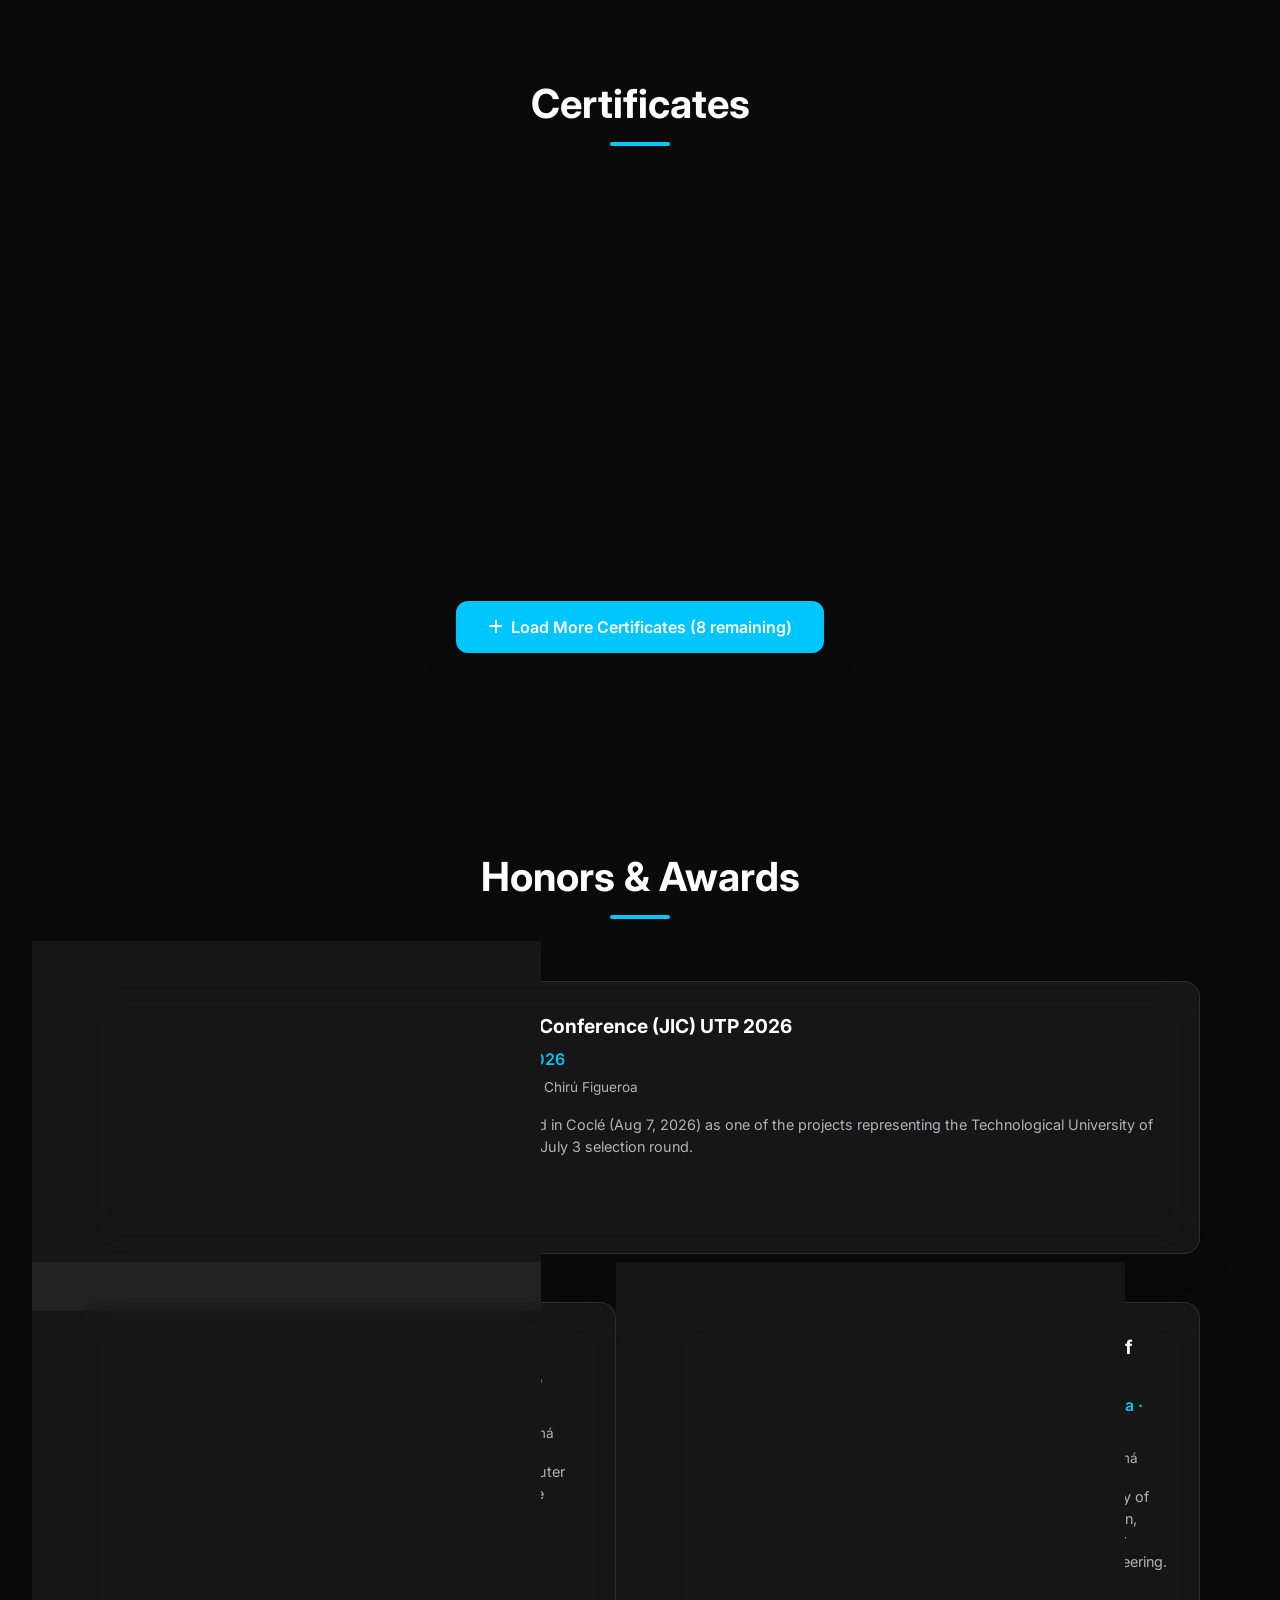
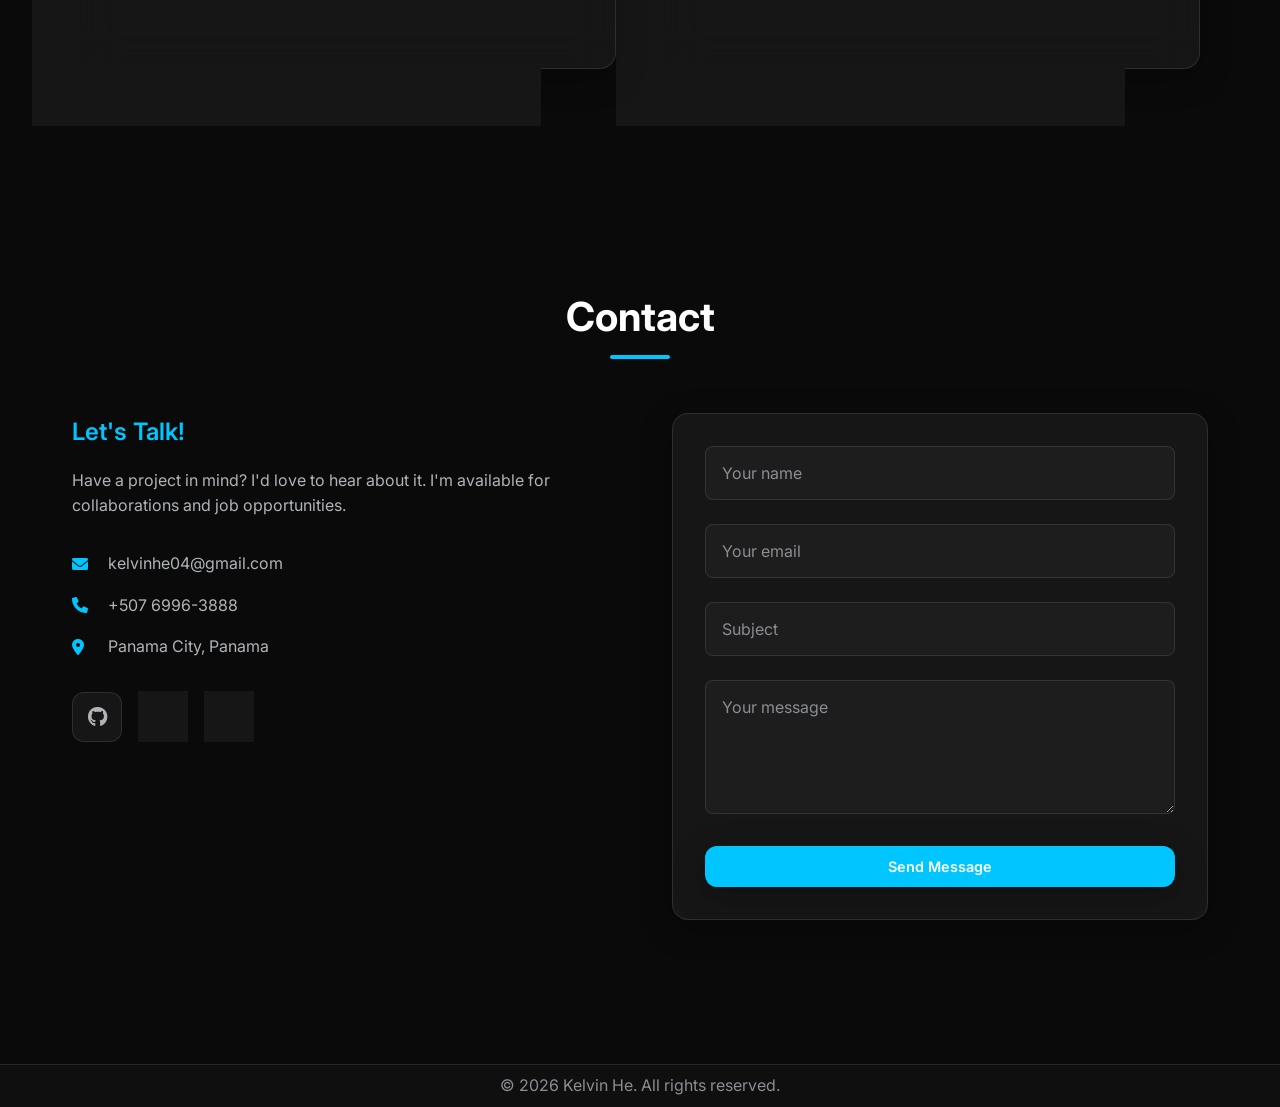
==== commit 835be9cb: "feat: add Alura ONE AI Agents certificate and issuer logos on certificate cards Co-Authored-By: Clau" ====
--- a/index.html
+++ b/index.html
@@ -1736,67 +1736,62 @@
                 </h2>
 
                 <div class="certificates-grid">
-                    <!-- Samsung Innovation Campus Certificate -->
+                    <!-- ONE AI Agents for Business Certificate -->
                     <div class="certificate-card">
-                        <div class="certificate-icon">
-                            <i class="fas fa-robot"></i>
+                        <div class="certificate-icon certificate-icon--logo certificate-icon--alura">
+                            <img src="assets/icons/alura-latam.png" alt="Alura Latam" />
                         </div>
                         <div class="certificate-content">
                             <h3
                                 class="certificate-title"
-                                data-en="Python and Artificial Intelligence Program"
-                                data-es="Programa de Python e Inteligencia Artificial"
-                            >
-                                Python and Artificial Intelligence Program
+                                data-en="ONE | Immersion: AI Agents for Business"
+                                data-es="ONE | Inmersión: Agentes de IA para Negocios"
+                            >
+                                ONE | Immersion: AI Agents for Business
                             </h3>
                             <p class="certificate-issuer">
-                                Samsung Innovation Campus
+                                Alura Latam · Oracle Next Education
                             </p>
                             <p
                                 class="certificate-date"
-                                data-en="Issued Dec 2025"
-                                data-es="Emitido Dic 2025"
-                            >
-                                Issued Dec 2025
+                                data-en="Issued Oct 2026"
+                                data-es="Emitido Oct 2026"
+                            >
+                                Issued Oct 2026
                             </p>
                             <p class="certificate-id">
-                                Certificate of Completion
+                                Credential ID:
+                                b0dc5a7a-8e11-49b8-bdc9-9b2f983dab11
                             </p>
                             <div class="certificate-skills">
                                 <span
                                     class="cert-skill-tag"
-                                    data-en="Python"
-                                    data-es="Python"
-                                    >Python</span
-                                >
-                                <span
-                                    class="cert-skill-tag"
-                                    data-en="Artificial Intelligence"
-                                    data-es="Inteligencia Artificial"
-                                    >Artificial Intelligence</span
-                                >
-                                <span
-                                    class="cert-skill-tag"
-                                    data-en="Deep Learning"
-                                    data-es="Aprendizaje Profundo"
-                                    >Deep Learning</span
-                                >
-                                <span
-                                    class="cert-skill-tag"
-                                    data-en="Machine Learning"
-                                    data-es="Aprendizaje Automático"
-                                    >Machine Learning</span
-                                >
-                                <span
-                                    class="cert-skill-tag"
-                                    data-en="NLP"
-                                    data-es="PLN"
-                                    >NLP</span
+                                    data-en="AI Agents"
+                                    data-es="Agentes de IA"
+                                    >AI Agents</span
+                                >
+                                <span
+                                    class="cert-skill-tag"
+                                    data-en="Business Automation"
+                                    data-es="Automatización de Negocios"
+                                    >Business Automation</span
+                                >
+                                <span
+                                    class="cert-skill-tag"
+                                    data-en="Email Workflow Automation"
+                                    data-es="Automatización de Correos"
+                                    >Email Workflow Automation</span
+                                >
+                                <span
+                                    class="cert-skill-tag"
+                                    data-en="Generative AI"
+                                    data-es="IA Generativa"
+                                    >Generative AI</span
                                 >
                             </div>
                             <div class="certificate-actions">
                                 <a
-                                    href="assets/img/certificados/Kelvin He Wu-8-999-1950-SIC1792-2025.pdf"
+                                    href="assets/img/certificados/ONE_Inmersion_Agentes_de_IA_para_Negocios.png"
                                     class="cert-btn"
                                     target="_blank"
                                 >
@@ -1810,31 +1805,51 @@
                             </div>
                         </div>
                     </div>
-                    <!-- Machine Learning Explainability Certificate -->
+                    <!-- Samsung Innovation Campus Certificate -->
                     <div class="certificate-card">
-                        <div class="certificate-icon">
-                            <i class="fas fa-search-plus"></i>
+                        <div class="certificate-icon certificate-icon--logo certificate-icon--sic">
+                            <img src="assets/icons/samsung-innovation-campus.png" alt="Samsung Innovation Campus" />
                         </div>
                         <div class="certificate-content">
                             <h3
                                 class="certificate-title"
-                                data-en="Machine Learning Explainability"
-                                data-es="Explicabilidad del Aprendizaje Automático"
-                            >
-                                Machine Learning Explainability
-                            </h3>
-                            <p class="certificate-issuer">Kaggle</p>
+                                data-en="Python and Artificial Intelligence Program"
+                                data-es="Programa de Python e Inteligencia Artificial"
+                            >
+                                Python and Artificial Intelligence Program
+                            </h3>
+                            <p class="certificate-issuer">
+                                Samsung Innovation Campus
+                            </p>
                             <p
                                 class="certificate-date"
-                                data-en="Issued Nov 2025"
-                                data-es="Emitido Nov 2025"
-                            >
-                                Issued Nov 2025
+                                data-en="Issued Dec 2025"
+                                data-es="Emitido Dic 2025"
+                            >
+                                Issued Dec 2025
                             </p>
                             <p class="certificate-id">
                                 Certificate of Completion
                             </p>
                             <div class="certificate-skills">
+                                <span
+                                    class="cert-skill-tag"
+                                    data-en="Python"
+                                    data-es="Python"
+                                    >Python</span
+                                >
+                                <span
+                                    class="cert-skill-tag"
+                                    data-en="Artificial Intelligence"
+                                    data-es="Inteligencia Artificial"
+                                    >Artificial Intelligence</span
+                                >
+                                <span
+                                    class="cert-skill-tag"
+                                    data-en="Deep Learning"
+                                    data-es="Aprendizaje Profundo"
+                                    >Deep Learning</span
+                                >
                                 <span
                                     class="cert-skill-tag"
                                     data-en="Machine Learning"
@@ -1843,38 +1858,14 @@
                                 >
                                 <span
                                     class="cert-skill-tag"
-                                    data-en="Model Interpretation"
-                                    data-es="Interpretación de Modelos"
-                                    >Model Interpretation</span
-                                >
-                                <span
-                                    class="cert-skill-tag"
-                                    data-en="SHAP Values"
-                                    data-es="Valores SHAP"
-                                    >SHAP Values</span
-                                >
-                                <span
-                                    class="cert-skill-tag"
-                                    data-en="Feature Importance"
-                                    data-es="Importancia de Características"
-                                    >Feature Importance</span
-                                >
-                                <span
-                                    class="cert-skill-tag"
-                                    data-en="Explainable AI"
-                                    data-es="IA Explicable"
-                                    >Explainable AI</span
-                                >
-                                <span
-                                    class="cert-skill-tag"
-                                    data-en="Data Science"
-                                    data-es="Ciencia de Datos"
-                                    >Data Science</span
+                                    data-en="NLP"
+                                    data-es="PLN"
+                                    >NLP</span
                                 >
                             </div>
                             <div class="certificate-actions">
                                 <a
-                                    href="assets/img/certificados/Machine Learning Explainability.png"
+                                    href="assets/img/certificados/Kelvin He Wu-8-999-1950-SIC1792-2025.pdf"
                                     class="cert-btn"
                                     target="_blank"
                                 >
@@ -1888,18 +1879,18 @@
                             </div>
                         </div>
                     </div>
-                    <!-- Intro to Machine Learning Certificate -->
+                    <!-- Machine Learning Explainability Certificate -->
                     <div class="certificate-card hidden-certificate">
-                        <div class="certificate-icon">
-                            <i class="fas fa-brain"></i>
+                        <div class="certificate-icon certificate-icon--logo certificate-icon--kaggle">
+                            <img src="assets/icons/kaggle.svg" alt="Kaggle" />
                         </div>
                         <div class="certificate-content">
                             <h3
                                 class="certificate-title"
-                                data-en="Intro to Machine Learning"
-                                data-es="Introducción al Aprendizaje Automático"
-                            >
-                                Intro to Machine Learning
+                                data-en="Machine Learning Explainability"
+                                data-es="Explicabilidad del Aprendizaje Automático"
+                            >
+                                Machine Learning Explainability
                             </h3>
                             <p class="certificate-issuer">Kaggle</p>
                             <p
@@ -1921,38 +1912,38 @@
                                 >
                                 <span
                                     class="cert-skill-tag"
+                                    data-en="Model Interpretation"
+                                    data-es="Interpretación de Modelos"
+                                    >Model Interpretation</span
+                                >
+                                <span
+                                    class="cert-skill-tag"
+                                    data-en="SHAP Values"
+                                    data-es="Valores SHAP"
+                                    >SHAP Values</span
+                                >
+                                <span
+                                    class="cert-skill-tag"
+                                    data-en="Feature Importance"
+                                    data-es="Importancia de Características"
+                                    >Feature Importance</span
+                                >
+                                <span
+                                    class="cert-skill-tag"
+                                    data-en="Explainable AI"
+                                    data-es="IA Explicable"
+                                    >Explainable AI</span
+                                >
+                                <span
+                                    class="cert-skill-tag"
                                     data-en="Data Science"
                                     data-es="Ciencia de Datos"
                                     >Data Science</span
                                 >
-                                <span
-                                    class="cert-skill-tag"
-                                    data-en="Python"
-                                    data-es="Python"
-                                    >Python</span
-                                >
-                                <span
-                                    class="cert-skill-tag"
-                                    data-en="Data Analysis"
-                                    data-es="Análisis de Datos"
-                                    >Data Analysis</span
-                                >
-                                <span
-                                    class="cert-skill-tag"
-                                    data-en="Predictive Modeling"
-                                    data-es="Modelado Predictivo"
-                                    >Predictive Modeling</span
-                                >
-                                <span
-                                    class="cert-skill-tag"
-                                    data-en="Statistical Analysis"
-                                    data-es="Análisis Estadístico"
-                                    >Statistical Analysis</span
-                                >
                             </div>
                             <div class="certificate-actions">
                                 <a
-                                    href="assets/img/certificados/Intro to Machine Learning.png"
+                                    href="assets/img/certificados/Machine Learning Explainability.png"
                                     class="cert-btn"
                                     target="_blank"
                                 >
@@ -1966,18 +1957,18 @@
                             </div>
                         </div>
                     </div>
-                    <!-- Intro to Programming Certificate -->
+                    <!-- Intro to Machine Learning Certificate -->
                     <div class="certificate-card hidden-certificate">
-                        <div class="certificate-icon">
-                            <i class="fab fa-python"></i>
+                        <div class="certificate-icon certificate-icon--logo certificate-icon--kaggle">
+                            <img src="assets/icons/kaggle.svg" alt="Kaggle" />
                         </div>
                         <div class="certificate-content">
                             <h3
                                 class="certificate-title"
-                                data-en="Intro to Programming"
-                                data-es="Introducción a la Programación"
-                            >
-                                Intro to Programming
+                                data-en="Intro to Machine Learning"
+                                data-es="Introducción al Aprendizaje Automático"
+                            >
+                                Intro to Machine Learning
                             </h3>
                             <p class="certificate-issuer">Kaggle</p>
                             <p
@@ -1993,38 +1984,44 @@
                             <div class="certificate-skills">
                                 <span
                                     class="cert-skill-tag"
+                                    data-en="Machine Learning"
+                                    data-es="Aprendizaje Automático"
+                                    >Machine Learning</span
+                                >
+                                <span
+                                    class="cert-skill-tag"
+                                    data-en="Data Science"
+                                    data-es="Ciencia de Datos"
+                                    >Data Science</span
+                                >
+                                <span
+                                    class="cert-skill-tag"
                                     data-en="Python"
                                     data-es="Python"
                                     >Python</span
                                 >
                                 <span
                                     class="cert-skill-tag"
-                                    data-en="Programming Fundamentals"
-                                    data-es="Fundamentos de Programación"
-                                    >Programming Fundamentals</span
-                                >
-                                <span
-                                    class="cert-skill-tag"
-                                    data-en="Data Types"
-                                    data-es="Tipos de Datos"
-                                    >Data Types</span
-                                >
-                                <span
-                                    class="cert-skill-tag"
-                                    data-en="Problem Solving"
-                                    data-es="Resolución de Problemas"
-                                    >Problem Solving</span
-                                >
-                                <span
-                                    class="cert-skill-tag"
-                                    data-en="Functions and Logic"
-                                    data-es="Funciones y Lógica"
-                                    >Functions and Logic</span
+                                    data-en="Data Analysis"
+                                    data-es="Análisis de Datos"
+                                    >Data Analysis</span
+                                >
+                                <span
+                                    class="cert-skill-tag"
+                                    data-en="Predictive Modeling"
+                                    data-es="Modelado Predictivo"
+                                    >Predictive Modeling</span
+                                >
+                                <span
+                                    class="cert-skill-tag"
+                                    data-en="Statistical Analysis"
+                                    data-es="Análisis Estadístico"
+                                    >Statistical Analysis</span
                                 >
                             </div>
                             <div class="certificate-actions">
                                 <a
-                                    href="assets/img/certificados/Intro to Programming.png"
+                                    href="assets/img/certificados/Intro to Machine Learning.png"
                                     class="cert-btn"
                                     target="_blank"
                                 >
@@ -2038,26 +2035,26 @@
                             </div>
                         </div>
                     </div>
-                    <!-- Python Kaggle Certificate -->
+                    <!-- Intro to Programming Certificate -->
                     <div class="certificate-card hidden-certificate">
-                        <div class="certificate-icon">
-                            <i class="fab fa-python"></i>
+                        <div class="certificate-icon certificate-icon--logo certificate-icon--kaggle">
+                            <img src="assets/icons/kaggle.svg" alt="Kaggle" />
                         </div>
                         <div class="certificate-content">
                             <h3
                                 class="certificate-title"
-                                data-en="Python"
-                                data-es="Python"
-                            >
-                                Python
+                                data-en="Intro to Programming"
+                                data-es="Introducción a la Programación"
+                            >
+                                Intro to Programming
                             </h3>
                             <p class="certificate-issuer">Kaggle</p>
                             <p
                                 class="certificate-date"
-                                data-en="Issued Oct 2025"
-                                data-es="Emitido Oct 2025"
-                            >
-                                Issued Oct 2025
+                                data-en="Issued Nov 2025"
+                                data-es="Emitido Nov 2025"
+                            >
+                                Issued Nov 2025
                             </p>
                             <p class="certificate-id">
                                 Certificate of Completion
@@ -2065,15 +2062,9 @@
                             <div class="certificate-skills">
                                 <span
                                     class="cert-skill-tag"
-                                    data-en="Python Programming"
-                                    data-es="Programación Python"
-                                    >Python Programming</span
-                                >
-                                <span
-                                    class="cert-skill-tag"
-                                    data-en="Data Analysis"
-                                    data-es="Análisis de Datos"
-                                    >Data Analysis</span
+                                    data-en="Python"
+                                    data-es="Python"
+                                    >Python</span
                                 >
                                 <span
                                     class="cert-skill-tag"
@@ -2083,14 +2074,26 @@
                                 >
                                 <span
                                     class="cert-skill-tag"
+                                    data-en="Data Types"
+                                    data-es="Tipos de Datos"
+                                    >Data Types</span
+                                >
+                                <span
+                                    class="cert-skill-tag"
                                     data-en="Problem Solving"
                                     data-es="Resolución de Problemas"
                                     >Problem Solving</span
                                 >
+                                <span
+                                    class="cert-skill-tag"
+                                    data-en="Functions and Logic"
+                                    data-es="Funciones y Lógica"
+                                    >Functions and Logic</span
+                                >
                             </div>
                             <div class="certificate-actions">
                                 <a
-                                    href="assets/img/certificados/Python_Kaggle.png"
+                                    href="assets/img/certificados/Intro to Programming.png"
                                     class="cert-btn"
                                     target="_blank"
                                 >
@@ -2104,20 +2107,20 @@
                             </div>
                         </div>
                     </div>
-                    <!-- Linux Unhatched Certificate -->
+                    <!-- Python Kaggle Certificate -->
                     <div class="certificate-card hidden-certificate">
-                        <div class="certificate-icon">
-                            <i class="fab fa-linux"></i>
+                        <div class="certificate-icon certificate-icon--logo certificate-icon--kaggle">
+                            <img src="assets/icons/kaggle.svg" alt="Kaggle" />
                         </div>
                         <div class="certificate-content">
                             <h3
                                 class="certificate-title"
-                                data-en="Linux Unhatched"
-                                data-es="Linux Unhatched"
-                            >
-                                Linux Unhatched
-                            </h3>
-                            <p class="certificate-issuer">Cisco</p>
+                                data-en="Python"
+                                data-es="Python"
+                            >
+                                Python
+                            </h3>
+                            <p class="certificate-issuer">Kaggle</p>
                             <p
                                 class="certificate-date"
                                 data-en="Issued Oct 2025"
@@ -2126,38 +2129,37 @@
                                 Issued Oct 2025
                             </p>
                             <p class="certificate-id">
-                                Credential ID:
-                                08f6b961-d81b-4a9b-acc9-9526c000e8d3
+                                Certificate of Completion
                             </p>
                             <div class="certificate-skills">
                                 <span
                                     class="cert-skill-tag"
-                                    data-en="Command Line Syntax"
-                                    data-es="Sintaxis de Línea de Comandos"
-                                    >Command Line Syntax</span
-                                >
-                                <span
-                                    class="cert-skill-tag"
-                                    data-en="Root Users"
-                                    data-es="Usuarios Root"
-                                    >Root Users</span
-                                >
-                                <span
-                                    class="cert-skill-tag"
-                                    data-en="Processes"
-                                    data-es="Procesos"
-                                    >Processes</span
-                                >
-                                <span
-                                    class="cert-skill-tag"
-                                    data-en="Basic Regular Expressions"
-                                    data-es="Expresiones Regulares Básicas"
-                                    >Basic Regular Expressions</span
+                                    data-en="Python Programming"
+                                    data-es="Programación Python"
+                                    >Python Programming</span
+                                >
+                                <span
+                                    class="cert-skill-tag"
+                                    data-en="Data Analysis"
+                                    data-es="Análisis de Datos"
+                                    >Data Analysis</span
+                                >
+                                <span
+                                    class="cert-skill-tag"
+                                    data-en="Programming Fundamentals"
+                                    data-es="Fundamentos de Programación"
+                                    >Programming Fundamentals</span
+                                >
+                                <span
+                                    class="cert-skill-tag"
+                                    data-en="Problem Solving"
+                                    data-es="Resolución de Problemas"
+                                    >Problem Solving</span
                                 >
                             </div>
                             <div class="certificate-actions">
                                 <a
-                                    href="assets/img/certificados/Linux_Unhatched_certificate.pdf"
+                                    href="assets/img/certificados/Python_Kaggle.png"
                                     class="cert-btn"
                                     target="_blank"
                                 >
@@ -2171,66 +2173,60 @@
                             </div>
                         </div>
                     </div>
-                    <!-- Oracle Cloud Infrastructure Certificate -->
+                    <!-- Linux Unhatched Certificate -->
                     <div class="certificate-card hidden-certificate">
-                        <div class="certificate-icon">
-                            <i class="fas fa-cloud"></i>
+                        <div class="certificate-icon certificate-icon--logo certificate-icon--cisco">
+                            <img src="assets/icons/cisco.svg" alt="Cisco" />
                         </div>
                         <div class="certificate-content">
                             <h3
                                 class="certificate-title"
-                                data-en="Oracle Cloud Infrastructure 2025 Certified AI Foundations Associate"
-                                data-es="Oracle Cloud Infrastructure 2025 Asociado Certificado en Fundamentos de IA"
-                            >
-                                Oracle Cloud Infrastructure 2025 Certified AI
-                                Foundations Associate
-                            </h3>
-                            <p class="certificate-issuer">Oracle University</p>
+                                data-en="Linux Unhatched"
+                                data-es="Linux Unhatched"
+                            >
+                                Linux Unhatched
+                            </h3>
+                            <p class="certificate-issuer">Cisco</p>
                             <p
                                 class="certificate-date"
-                                data-en="Issued Oct 2025 • Expires Oct 2027"
-                                data-es="Emitido Oct 2025 • Expira Oct 2027"
-                            >
-                                Issued Oct 2025 • Expires Oct 2027
+                                data-en="Issued Oct 2025"
+                                data-es="Emitido Oct 2025"
+                            >
+                                Issued Oct 2025
                             </p>
                             <p class="certificate-id">
-                                Credential ID: 323011531OCI25AICFA
+                                Credential ID:
+                                08f6b961-d81b-4a9b-acc9-9526c000e8d3
                             </p>
                             <div class="certificate-skills">
                                 <span
                                     class="cert-skill-tag"
-                                    data-en="Artificial Intelligence (AI)"
-                                    data-es="Inteligencia Artificial (IA)"
-                                    >Artificial Intelligence (AI)</span
-                                >
-                                <span
-                                    class="cert-skill-tag"
-                                    data-en="Machine Learning"
-                                    data-es="Aprendizaje Automático"
-                                    >Machine Learning</span
-                                >
-                                <span
-                                    class="cert-skill-tag"
-                                    data-en="Cloud Computing"
-                                    data-es="Computación en la Nube"
-                                    >Cloud Computing</span
-                                >
-                                <span
-                                    class="cert-skill-tag"
-                                    data-en="Oracle Cloud Infrastructure"
-                                    data-es="Infraestructura Oracle Cloud"
-                                    >Oracle Cloud Infrastructure</span
-                                >
-                                <span
-                                    class="cert-skill-tag"
-                                    data-en="Data Analysis"
-                                    data-es="Análisis de Datos"
-                                    >Data Analysis</span
+                                    data-en="Command Line Syntax"
+                                    data-es="Sintaxis de Línea de Comandos"
+                                    >Command Line Syntax</span
+                                >
+                                <span
+                                    class="cert-skill-tag"
+                                    data-en="Root Users"
+                                    data-es="Usuarios Root"
+                                    >Root Users</span
+                                >
+                                <span
+                                    class="cert-skill-tag"
+                                    data-en="Processes"
+                                    data-es="Procesos"
+                                    >Processes</span
+                                >
+                                <span
+                                    class="cert-skill-tag"
+                                    data-en="Basic Regular Expressions"
+                                    data-es="Expresiones Regulares Básicas"
+                                    >Basic Regular Expressions</span
                                 >
                             </div>
                             <div class="certificate-actions">
                                 <a
-                                    href="assets/img/certificados/Oracle_Cloud_Infrastructure_2025_Certified_AI_Foundations_Associate.pdf"
+                                    href="assets/img/certificados/Linux_Unhatched_certificate.pdf"
                                     class="cert-btn"
                                     target="_blank"
                                 >
@@ -2244,61 +2240,66 @@
                             </div>
                         </div>
                     </div>
-
-                    <!-- Computer Forensics Certificate -->
+                    <!-- Oracle Cloud Infrastructure Certificate -->
                     <div class="certificate-card hidden-certificate">
-                        <div class="certificate-icon">
-                            <i class="fas fa-shield-alt"></i>
+                        <div class="certificate-icon certificate-icon--logo certificate-icon--oracle">
+                            <img src="assets/icons/oracle.svg" alt="Oracle" />
                         </div>
                         <div class="certificate-content">
                             <h3
                                 class="certificate-title"
-                                data-en="Computer Forensics Certificate"
-                                data-es="Certificado Informática Forense"
-                            >
-                                Certificado Informática Forense
-                            </h3>
-                            <p class="certificate-issuer">Academia Progenios</p>
+                                data-en="Oracle Cloud Infrastructure 2025 Certified AI Foundations Associate"
+                                data-es="Oracle Cloud Infrastructure 2025 Asociado Certificado en Fundamentos de IA"
+                            >
+                                Oracle Cloud Infrastructure 2025 Certified AI
+                                Foundations Associate
+                            </h3>
+                            <p class="certificate-issuer">Oracle University</p>
                             <p
                                 class="certificate-date"
-                                data-en="Issued Sep 2025"
-                                data-es="Emitido Sep 2025"
-                            >
-                                Issued Sep 2025
+                                data-en="Issued Oct 2025 • Expires Oct 2027"
+                                data-es="Emitido Oct 2025 • Expira Oct 2027"
+                            >
+                                Issued Oct 2025 • Expires Oct 2027
                             </p>
                             <p class="certificate-id">
-                                Credential ID:
-                                017066c2-a94d-48d4-abf5-464b94e765b5
+                                Credential ID: 323011531OCI25AICFA
                             </p>
                             <div class="certificate-skills">
                                 <span
                                     class="cert-skill-tag"
-                                    data-en="Digital Forensics"
-                                    data-es="Forense Digital"
-                                    >Digital Forensics</span
-                                >
-                                <span
-                                    class="cert-skill-tag"
-                                    data-en="Cybersecurity"
-                                    data-es="Ciberseguridad"
-                                    >Cybersecurity</span
-                                >
-                                <span
-                                    class="cert-skill-tag"
-                                    data-en="Information Security"
-                                    data-es="Seguridad de la Información"
-                                    >Information Security</span
-                                >
-                                <span
-                                    class="cert-skill-tag"
-                                    data-en="Evidence Analysis"
-                                    data-es="Análisis de Evidencia"
-                                    >Evidence Analysis</span
+                                    data-en="Artificial Intelligence (AI)"
+                                    data-es="Inteligencia Artificial (IA)"
+                                    >Artificial Intelligence (AI)</span
+                                >
+                                <span
+                                    class="cert-skill-tag"
+                                    data-en="Machine Learning"
+                                    data-es="Aprendizaje Automático"
+                                    >Machine Learning</span
+                                >
+                                <span
+                                    class="cert-skill-tag"
+                                    data-en="Cloud Computing"
+                                    data-es="Computación en la Nube"
+                                    >Cloud Computing</span
+                                >
+                                <span
+                                    class="cert-skill-tag"
+                                    data-en="Oracle Cloud Infrastructure"
+                                    data-es="Infraestructura Oracle Cloud"
+                                    >Oracle Cloud Infrastructure</span
+                                >
+                                <span
+                                    class="cert-skill-tag"
+                                    data-en="Data Analysis"
+                                    data-es="Análisis de Datos"
+                                    >Data Analysis</span
                                 >
                             </div>
                             <div class="certificate-actions">
                                 <a
-                                    href="assets/img/certificados/Certificado_Informática_Forense.pdf"
+                                    href="assets/img/certificados/Oracle_Cloud_Infrastructure_2025_Certified_AI_Foundations_Associate.pdf"
                                     class="cert-btn"
                                     target="_blank"
                                 >
@@ -2312,10 +2313,78 @@
                             </div>
                         </div>
                     </div>
+
+                    <!-- Computer Forensics Certificate -->
+                    <div class="certificate-card hidden-certificate">
+                        <div class="certificate-icon certificate-icon--logo certificate-icon--progenios">
+                            <img src="assets/icons/progenios.png" alt="Academia Progenios" />
+                        </div>
+                        <div class="certificate-content">
+                            <h3
+                                class="certificate-title"
+                                data-en="Computer Forensics Certificate"
+                                data-es="Certificado Informática Forense"
+                            >
+                                Certificado Informática Forense
+                            </h3>
+                            <p class="certificate-issuer">Academia Progenios</p>
+                            <p
+                                class="certificate-date"
+                                data-en="Issued Sep 2025"
+                                data-es="Emitido Sep 2025"
+                            >
+                                Issued Sep 2025
+                            </p>
+                            <p class="certificate-id">
+                                Credential ID:
+                                017066c2-a94d-48d4-abf5-464b94e765b5
+                            </p>
+                            <div class="certificate-skills">
+                                <span
+                                    class="cert-skill-tag"
+                                    data-en="Digital Forensics"
+                                    data-es="Forense Digital"
+                                    >Digital Forensics</span
+                                >
+                                <span
+                                    class="cert-skill-tag"
+                                    data-en="Cybersecurity"
+                                    data-es="Ciberseguridad"
+                                    >Cybersecurity</span
+                                >
+                                <span
+                                    class="cert-skill-tag"
+                                    data-en="Information Security"
+                                    data-es="Seguridad de la Información"
+                                    >Information Security</span
+                                >
+                                <span
+                                    class="cert-skill-tag"
+                                    data-en="Evidence Analysis"
+                                    data-es="Análisis de Evidencia"
+                                    >Evidence Analysis</span
+                                >
+                            </div>
+                            <div class="certificate-actions">
+                                <a
+                                    href="assets/img/certificados/Certificado_Informática_Forense.pdf"
+                                    class="cert-btn"
+                                    target="_blank"
+                                >
+                                    <i class="fas fa-certificate"></i>
+                                    <span
+                                        data-en="Show Credential"
+                                        data-es="Ver Credencial"
+                                        >Show Credential</span
+                                    >
+                                </a>
+                            </div>
+                        </div>
+                    </div>
                     <!-- HSK Level 4 Certificate -->
                     <div class="certificate-card hidden-certificate">
-                        <div class="certificate-icon">
-                            <i class="fas fa-language"></i>
+                        <div class="certificate-icon certificate-icon--logo certificate-icon--clec">
+                            <img src="assets/icons/clec.png" alt="Center for Language Education and Cooperation" />
                         </div>
                         <div class="certificate-content">
                             <h3
--- a/assets/styles/styles.css
+++ b/assets/styles/styles.css
@@ -1228,6 +1228,66 @@
     color: white;
 }
 
+/* Issuer logo tiles (same look as LinkedIn's licenses & certifications) */
+.certificate-icon--logo {
+    background: var(--logo-bg, #fff); /* color or gradient */
+    border: 1px solid rgba(255, 255, 255, 0.12);
+}
+
+.certificate-icon--logo img {
+    width: 62%;
+    height: 62%;
+    object-fit: contain;
+}
+
+.certificate-icon--kaggle {
+    --logo-bg: #fff;
+}
+
+.certificate-icon--cisco {
+    --logo-bg: #0d2540;
+}
+
+.certificate-icon--oracle {
+    --logo-bg: #c74634;
+}
+
+.certificate-icon--sic {
+    --logo-bg: #061538;
+}
+
+.certificate-icon--sic img {
+    width: 84%;
+    height: auto;
+}
+
+.certificate-icon--alura {
+    --logo-bg: linear-gradient(135deg, #0b3b49 0%, #03080c 55%);
+}
+
+.certificate-icon--alura img {
+    width: 66%;
+    height: auto;
+}
+
+.certificate-icon--progenios {
+    --logo-bg: #fff;
+}
+
+.certificate-icon--progenios img {
+    width: 78%;
+    height: 78%;
+}
+
+.certificate-icon--clec {
+    --logo-bg: #fff;
+}
+
+.certificate-icon--clec img {
+    width: 80%;
+    height: 80%;
+}
+
 .certificate-content {
     flex: 1;
 }
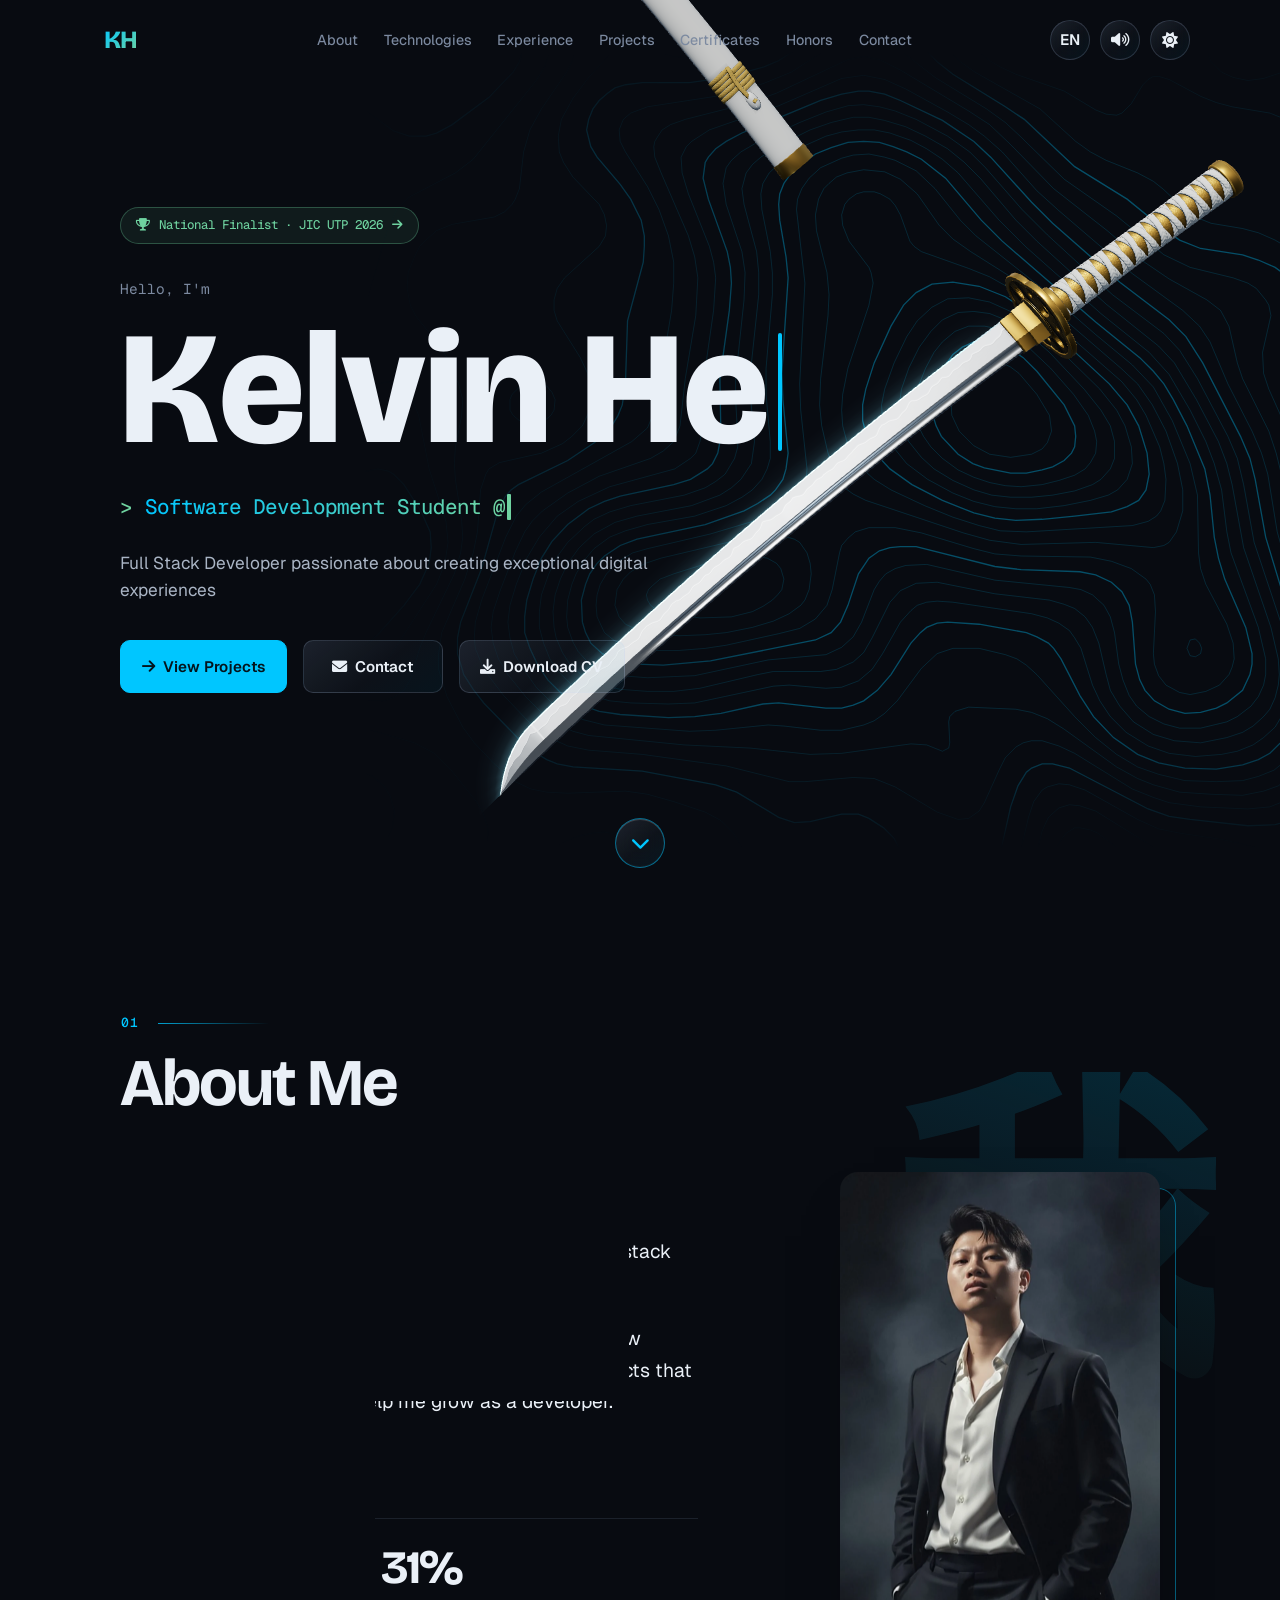
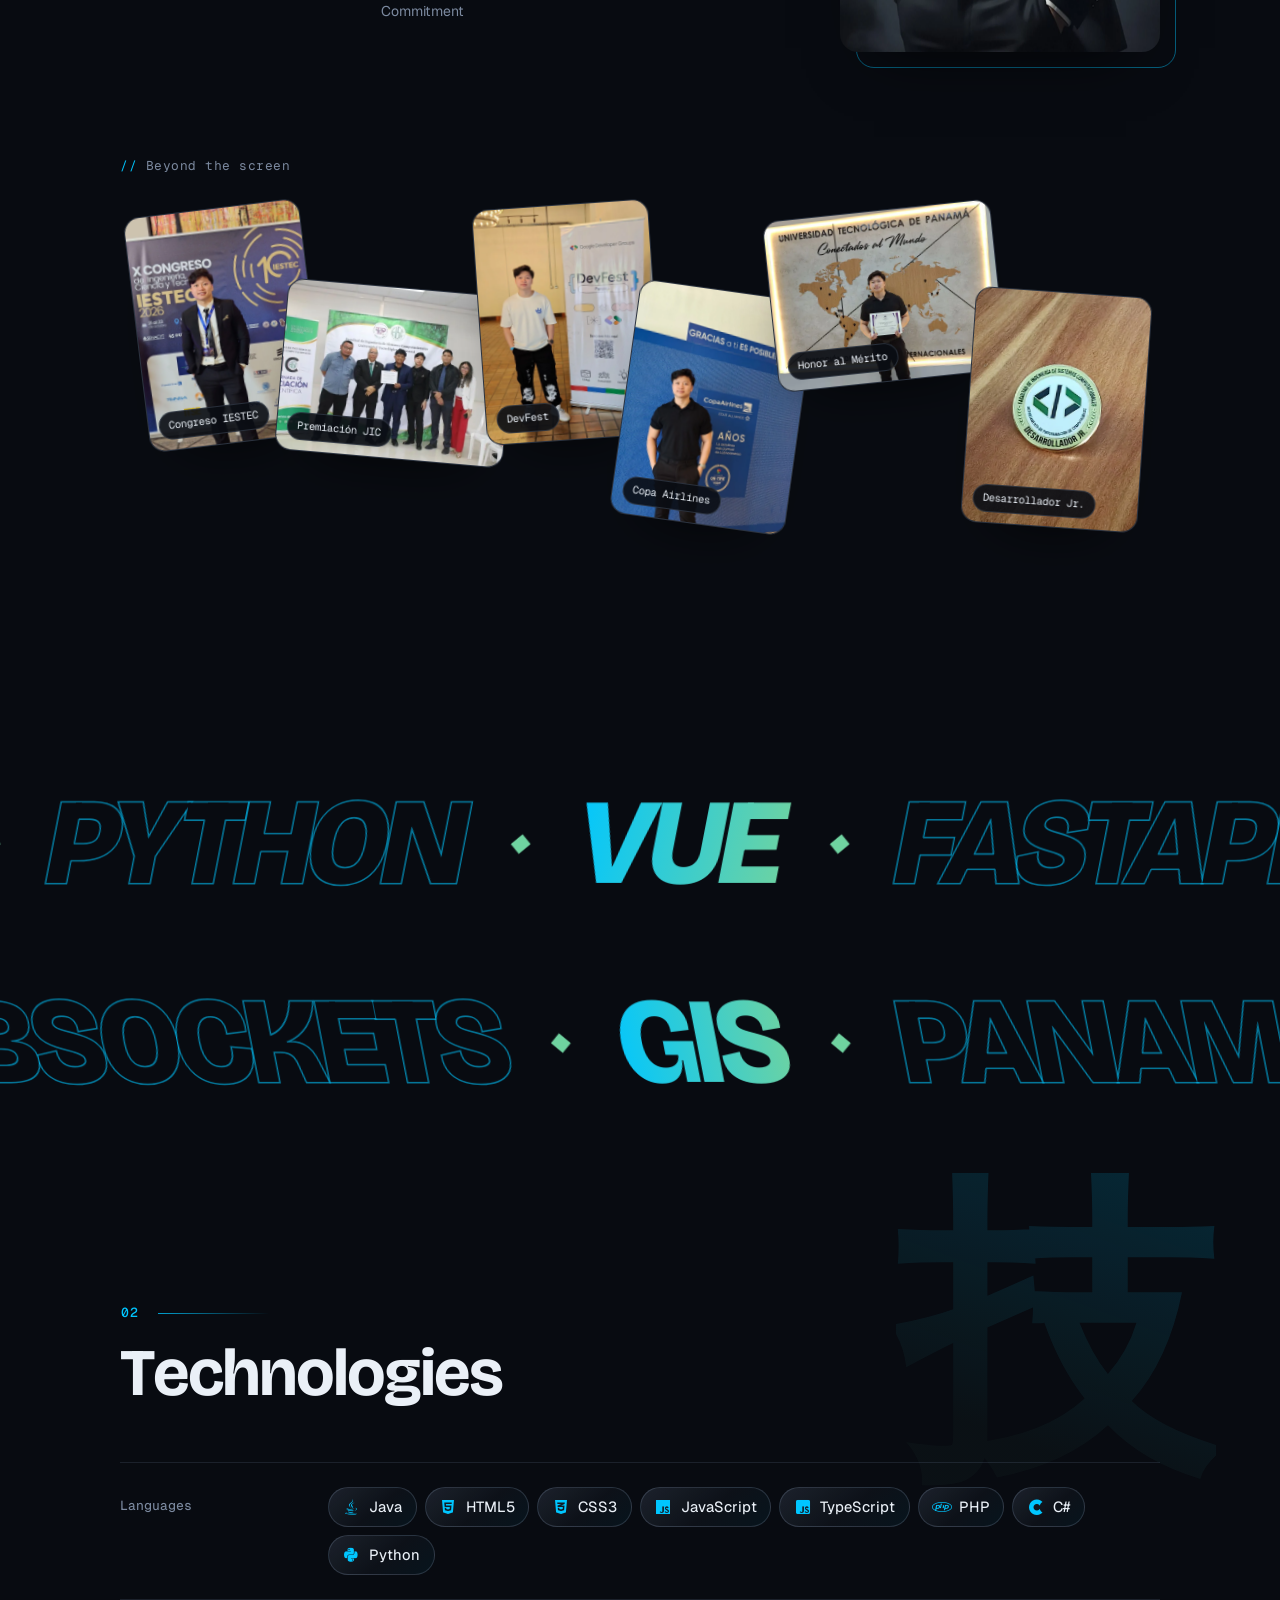
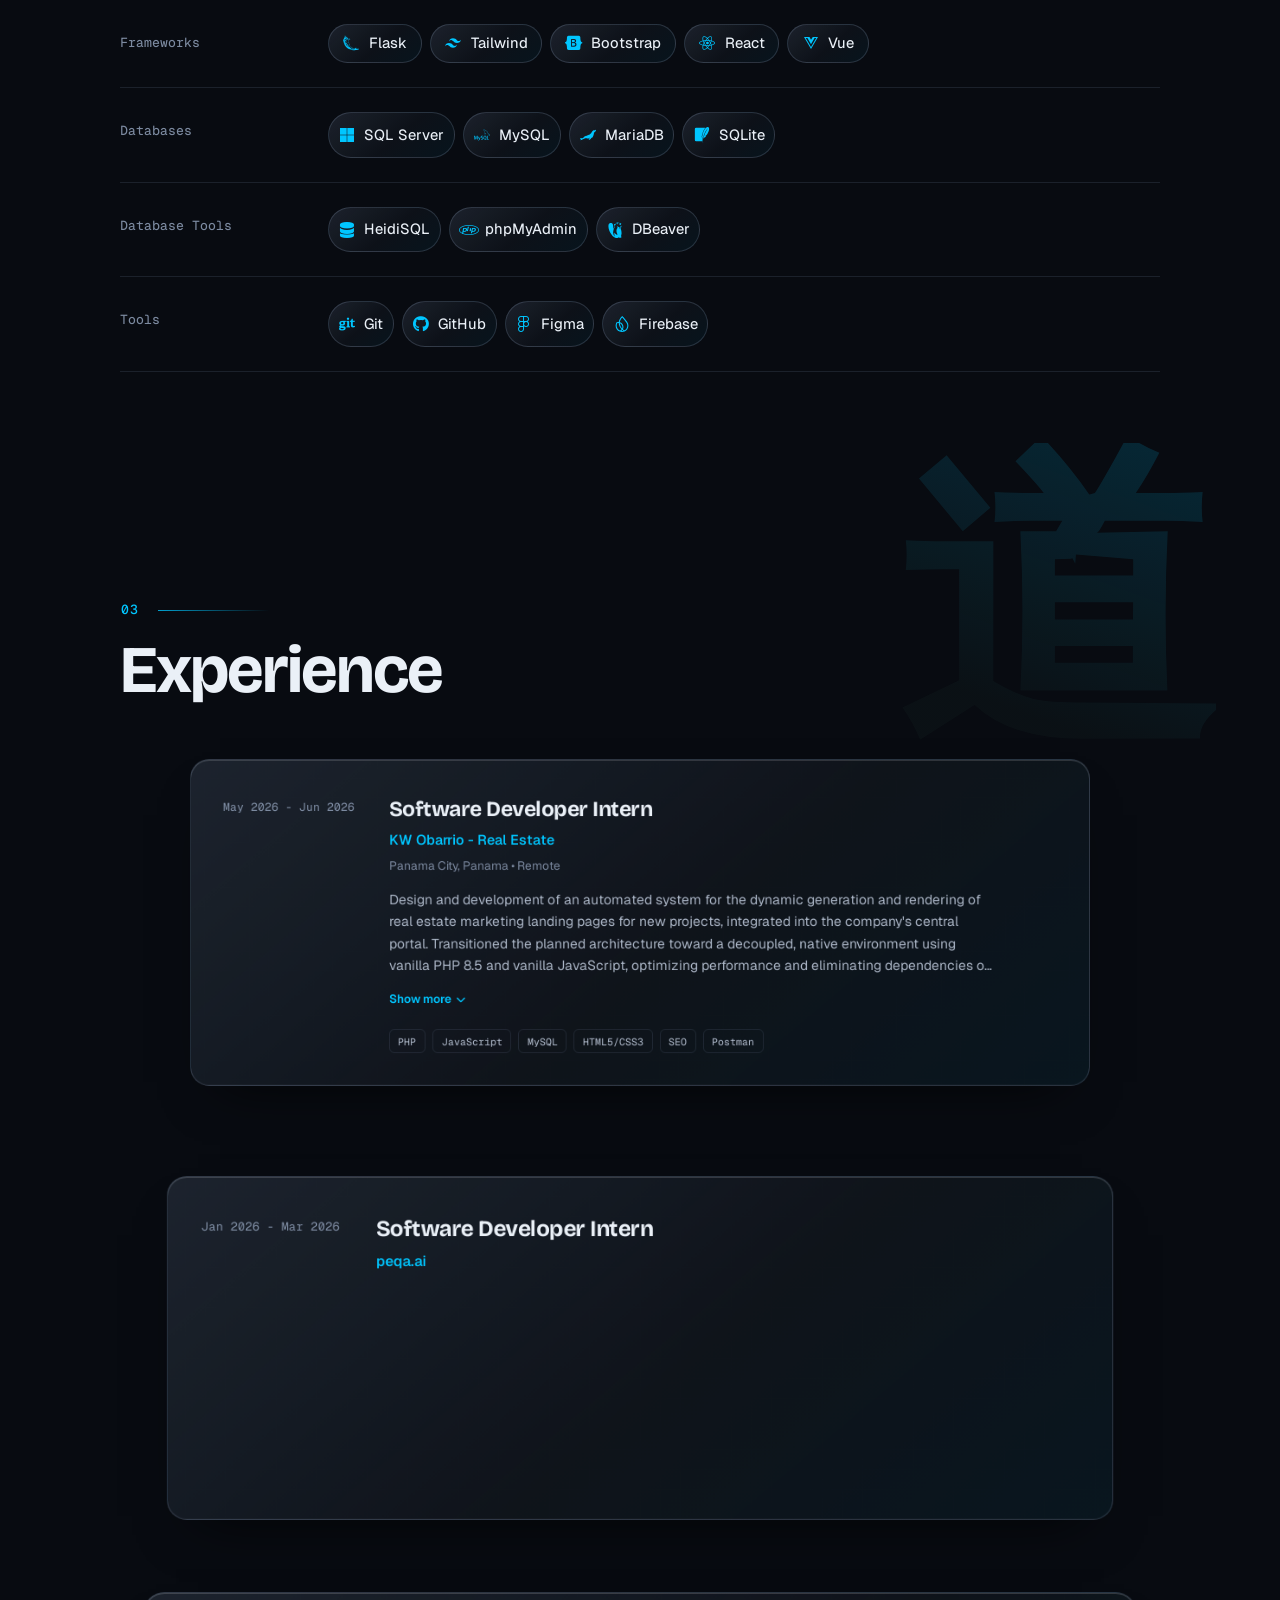
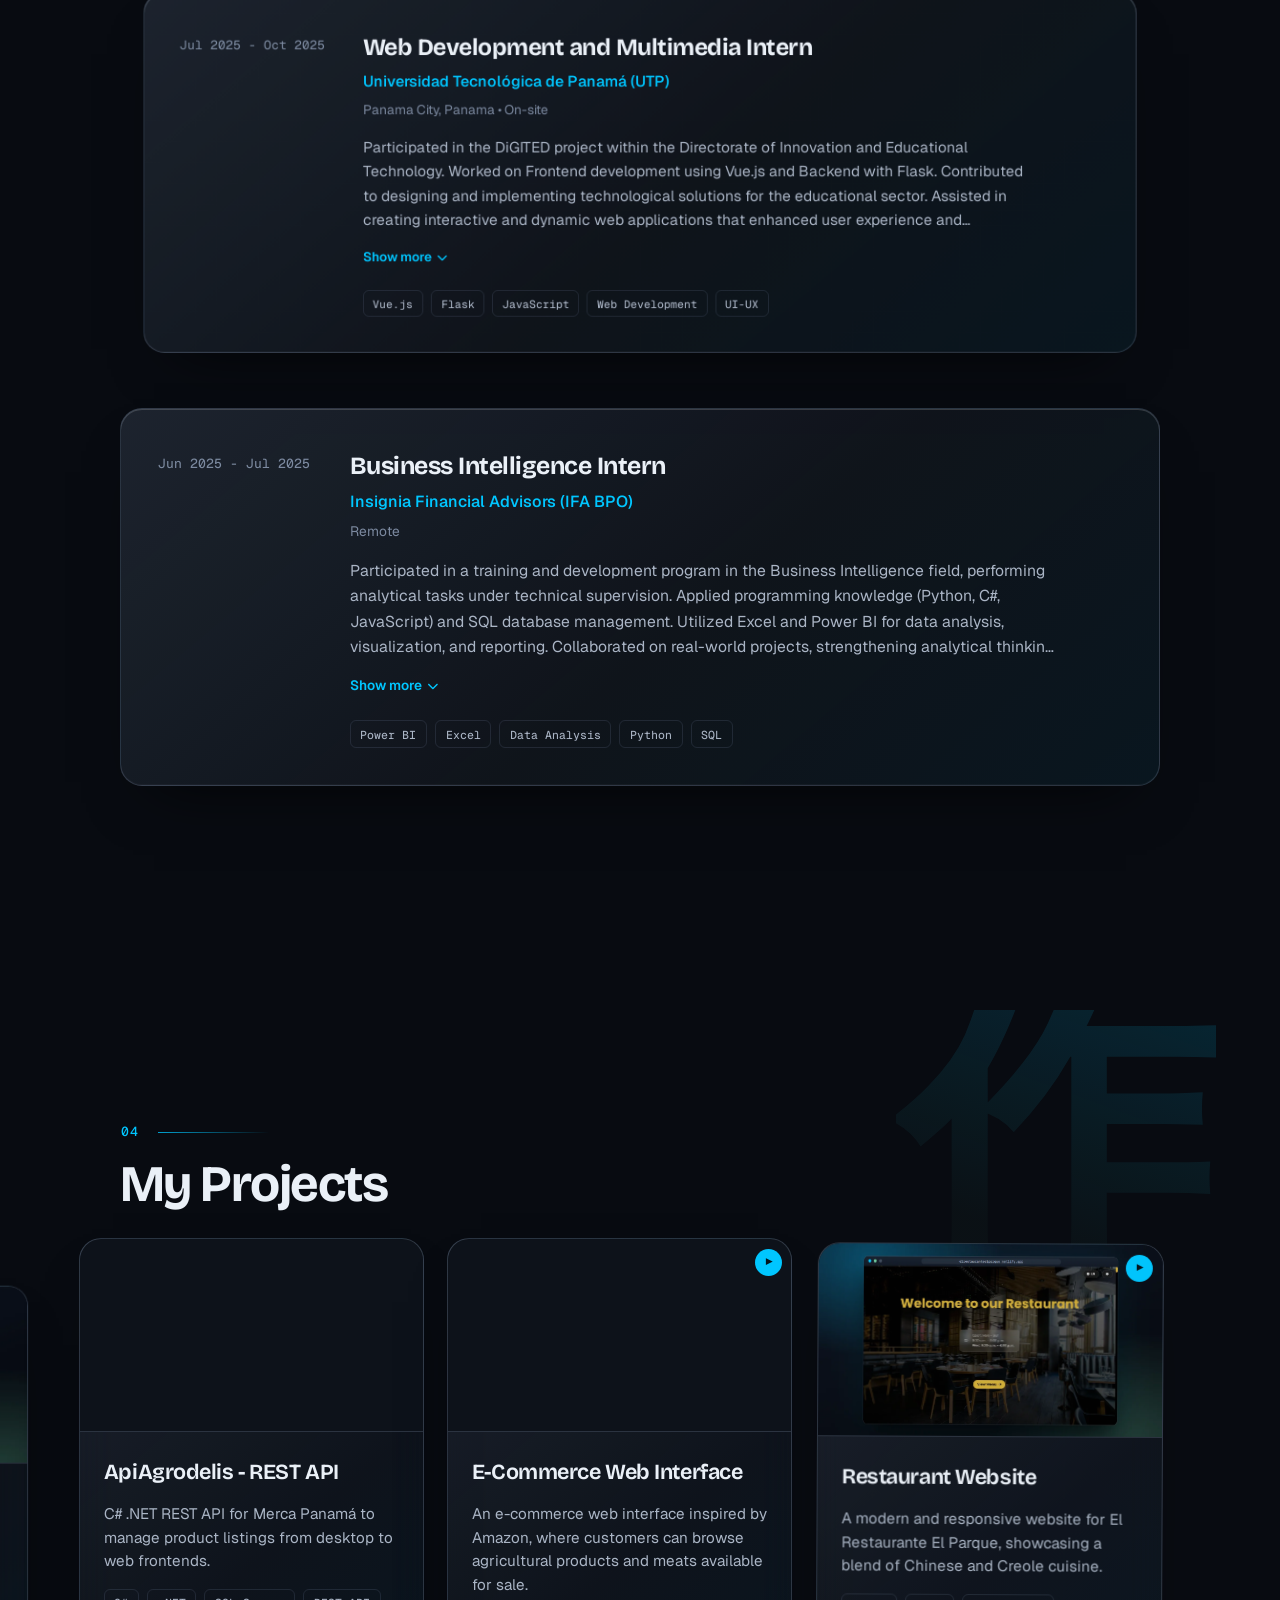
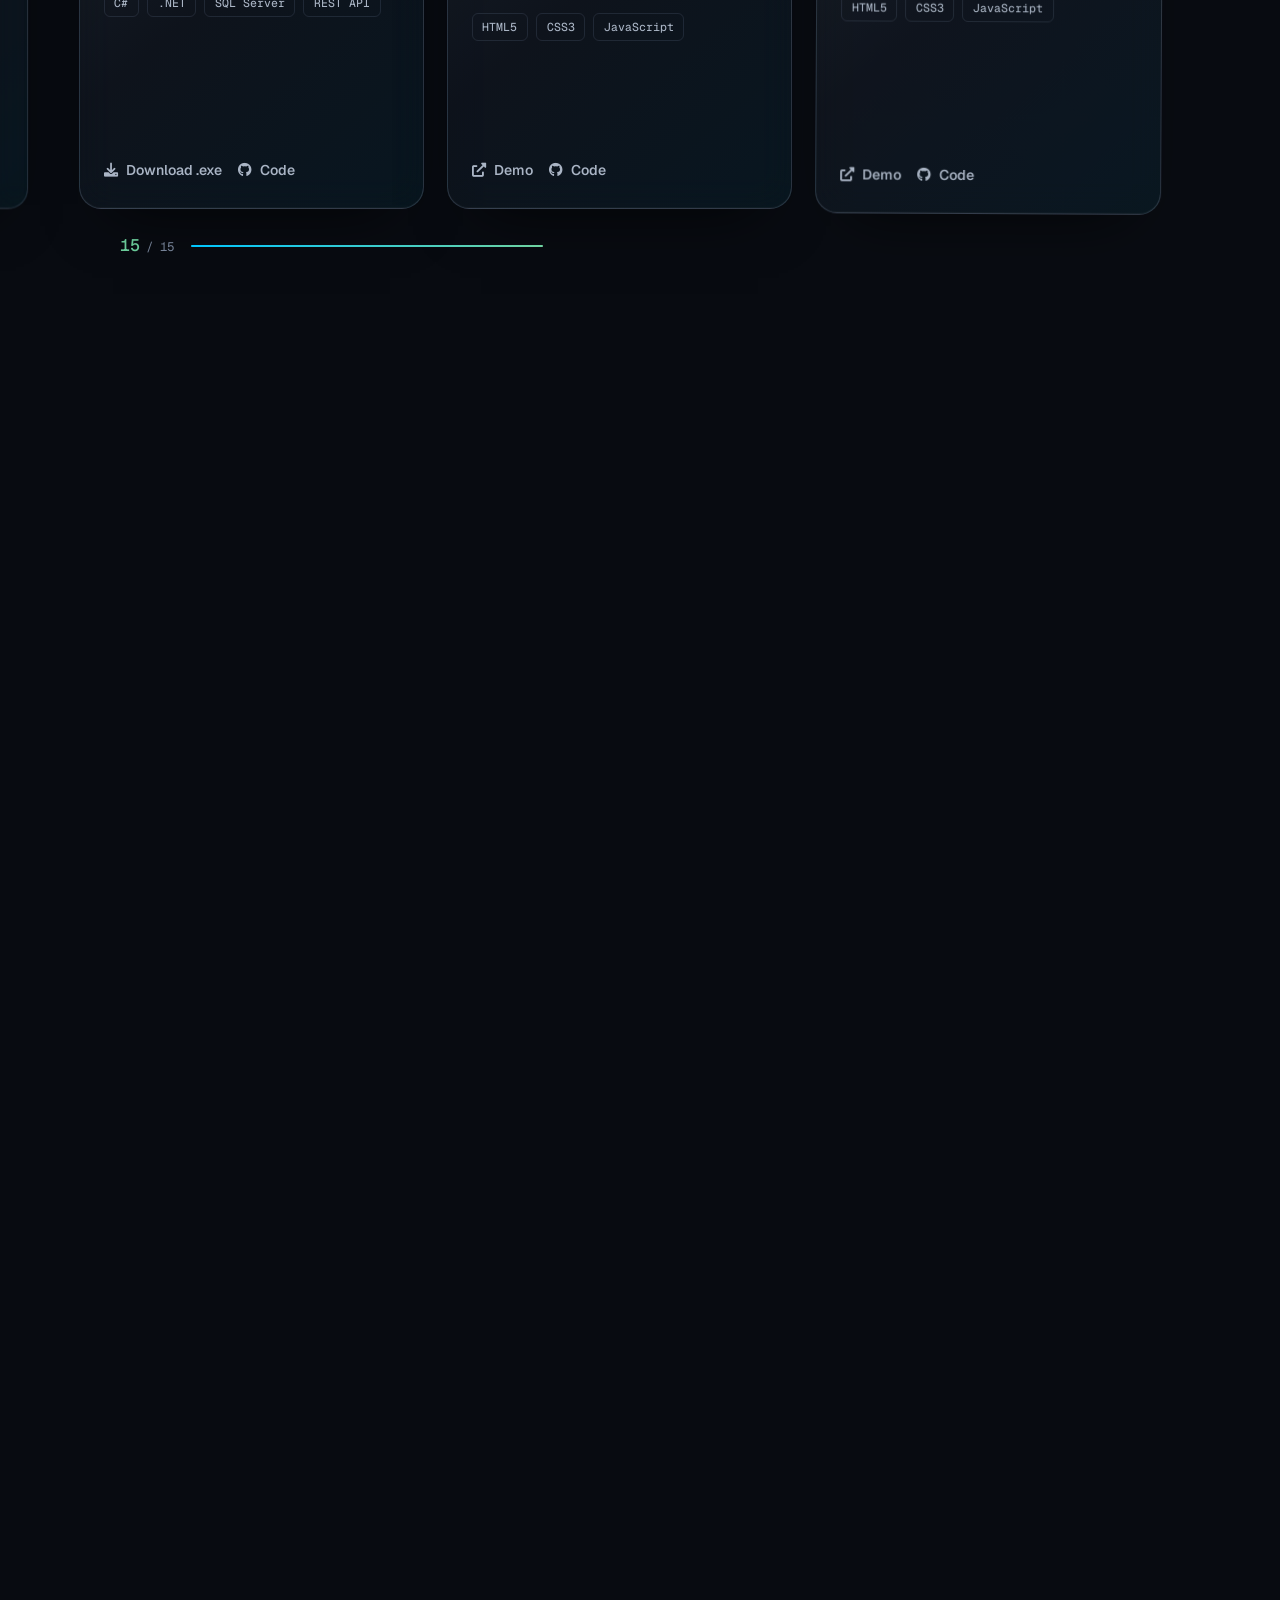
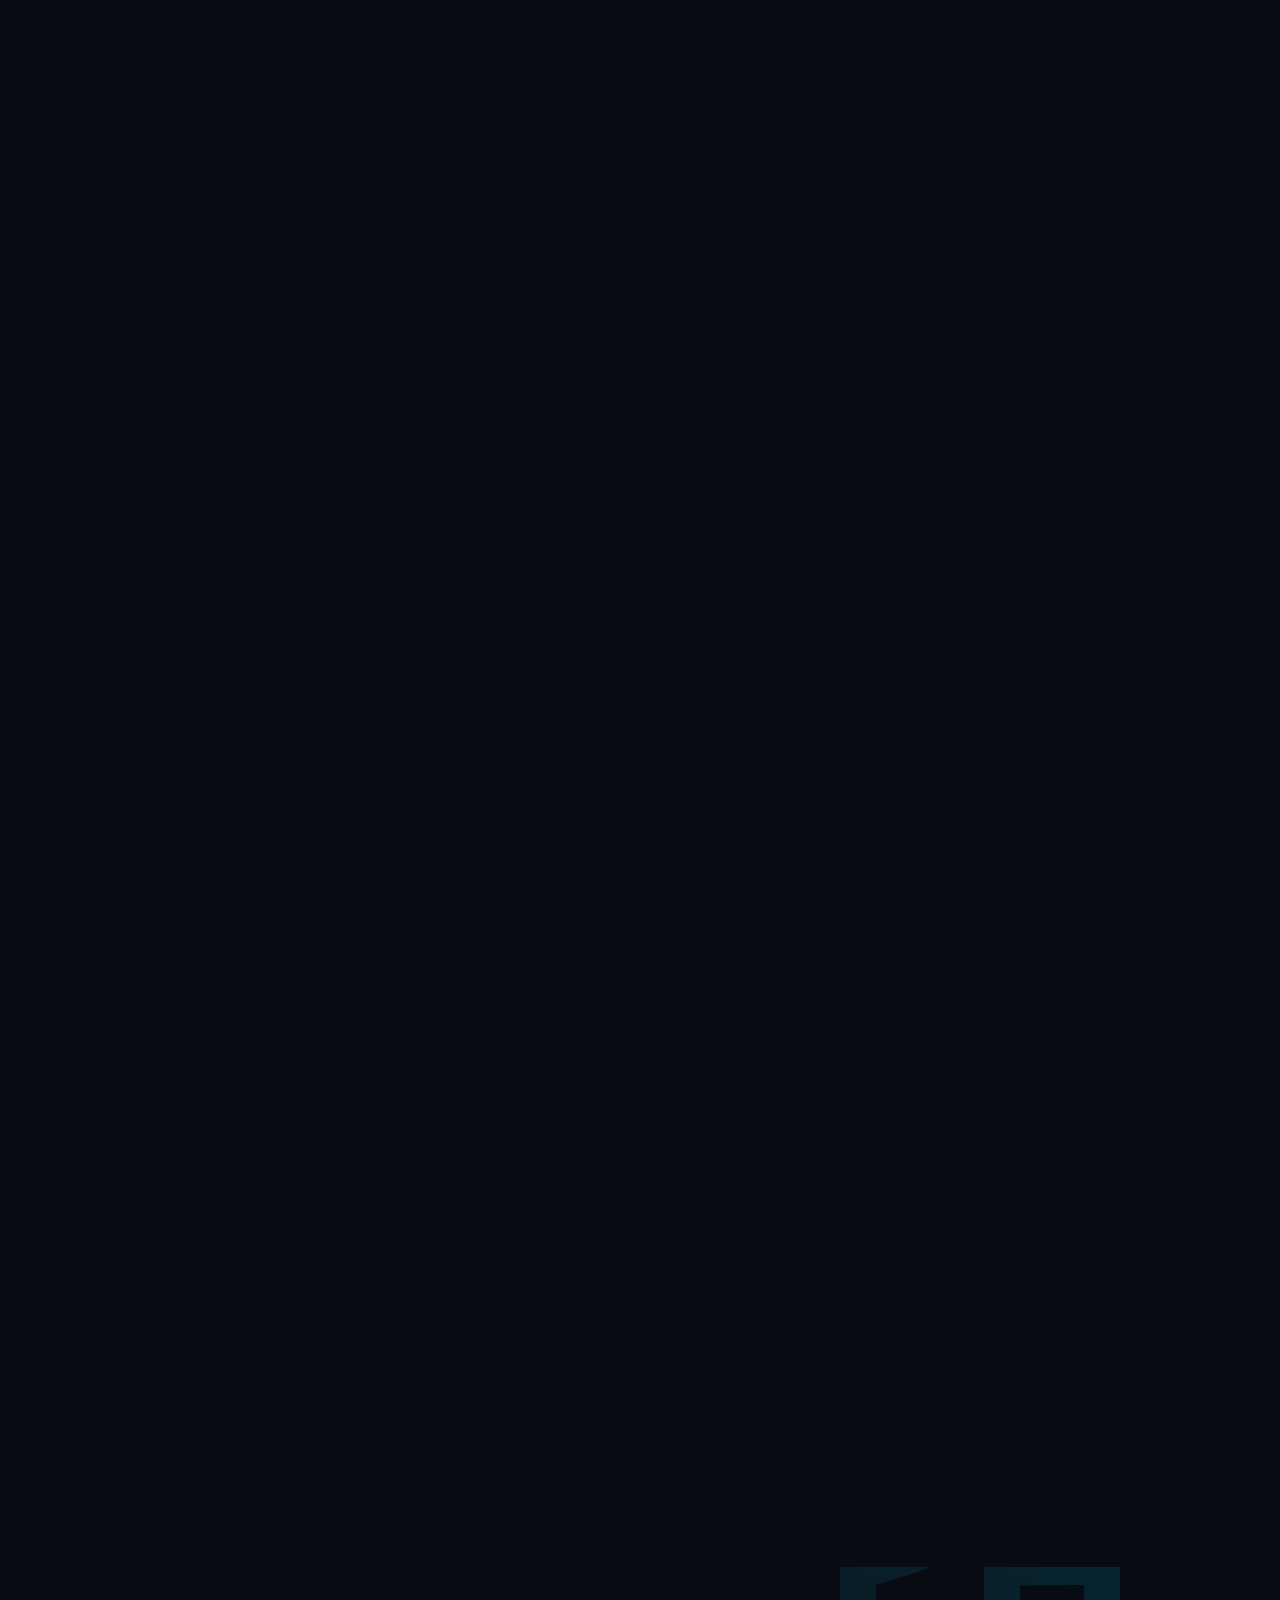
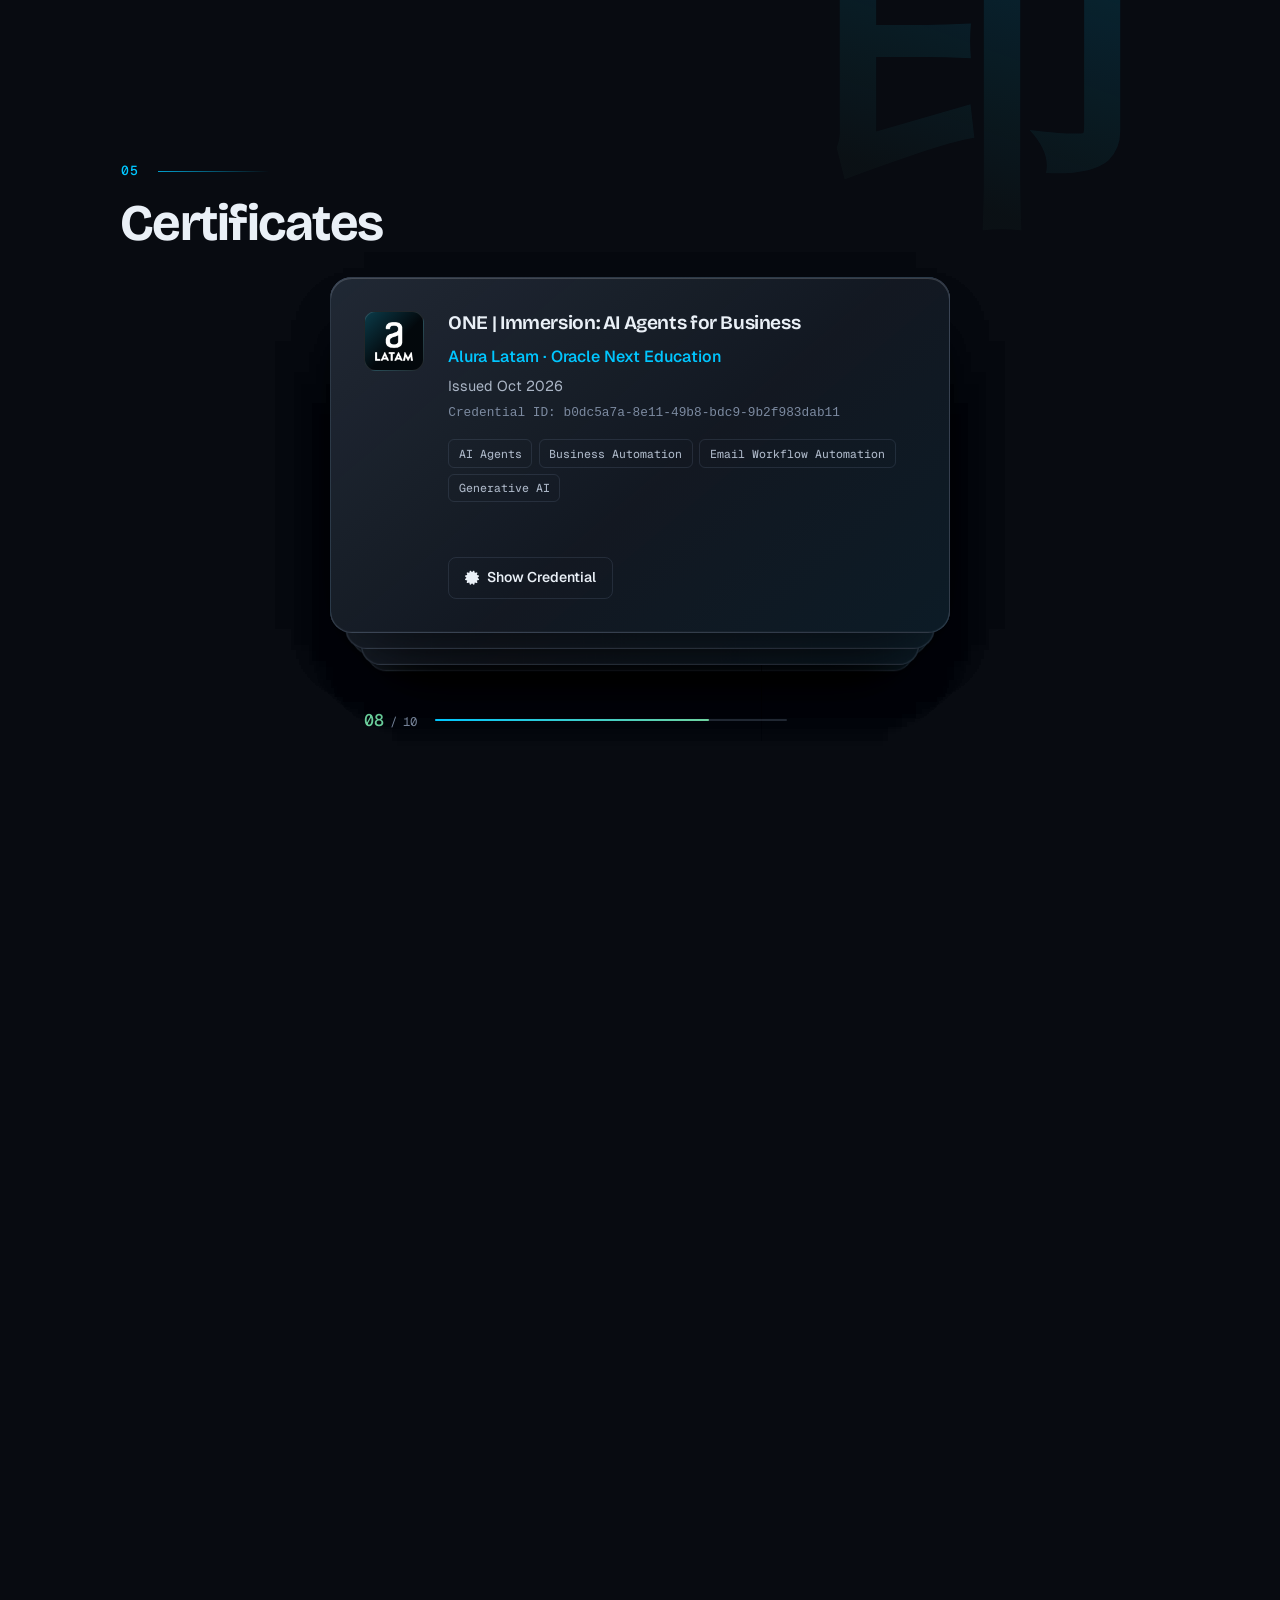
==== commit 7f91767e: "feat: redesign site with 3D katana hero, new project thumbnails and motion effects" ====
--- a/index.html
+++ b/index.html
@@ -84,16 +84,19 @@
         <link rel="preconnect" href="https://fonts.googleapis.com" />
         <link rel="preconnect" href="https://fonts.gstatic.com" crossorigin />
         <link rel="stylesheet" href="/assets/styles/styles.css" />
+        <link rel="stylesheet" href="/assets/styles/redesign.css" />
+        <link rel="stylesheet" href="/assets/styles/motion.css" />
         <link
-            href="https://fonts.googleapis.com/css2?family=Inter:wght@300;400;500;600;700&display=swap"
+            href="https://fonts.googleapis.com/css2?family=Inter:wght@300;400;500;600;700&family=Bricolage+Grotesque:opsz,wght@12..96,500..800&family=Geist:wght@300..700&family=Geist+Mono:wght@400..600&display=swap"
             rel="stylesheet"
         />
         <link
             rel="stylesheet"
             href="https://cdnjs.cloudflare.com/ajax/libs/font-awesome/6.0.0/css/all.min.css"
         />
-        <link rel="icon" type="image/png" href="assets/img/Logo.png" />
-        <link rel="apple-touch-icon" href="assets/img/Logo.png" />
+        <link rel="icon" type="image/svg+xml" href="assets/img/favicon.svg" />
+        <link rel="icon" type="image/png" sizes="180x180" href="assets/img/favicon-180.png" />
+        <link rel="apple-touch-icon" href="assets/img/apple-touch-icon.png" />
     </head>
     <body>
         <!-- Navbar translúcido -->
@@ -212,6 +215,9 @@
 
         <!-- Hero Section -->
         <section id="hero" class="hero">
+            <div class="hero-art" aria-hidden="true">
+                <svg class="hero-topo" viewBox="0 0 1000 760" xmlns="http://www.w3.org/2000/svg" aria-hidden="true" focusable="false"><g class="topo-minor"><path d="M0 303L25 300L31 297L36 292L45 237L64 171L73 151L85 139L129 116L146 103L206 28L214 15L219 0M845 0L849 10L859 20L870 25L884 28L899 26L917 20L930 10L935 0M953 0L952 20L953 35L958 55L964 70L970 81L980 93L990 98L1000 101M0 599L30 596L45 593L55 588L65 579L111 508L119 488L122 468L120 448L104 398L94 347L90 337L85 328L75 319L65 315L55 317L50 322L40 347L30 362L15 374L0 378M761 760L741 745L734 742L724 740L719 740L711 745L707 750L701 760M0 618L60 619L70 616L80 609L86 599L95 569L101 554L128 498L134 478L136 463L135 448L129 408L128 393L129 377L135 347L136 332L132 317L121 292L111 277L91 252L86 242L83 226L84 211L90 196L95 186L101 180L111 171L126 165L166 158L176 153L183 146L186 141L190 131L194 96L200 75L211 55L235 20L240 10L243 0M627 0L638 9L648 15L663 22L709 38L739 56L749 60L759 61L764 59L773 50L784 32L789 27L794 24L799 24L809 27L839 43L854 49L869 53L905 59L915 63L925 70L930 75L940 96L943 116L940 146L944 156L955 165L965 168L1000 170M214 352L220 347L223 342L224 332L221 325L216 319L206 315L196 317L191 319L183 327L181 332L181 342L184 347L190 352L196 354L206 355L214 352ZM797 760L739 724L724 719L714 718L704 721L694 730L688 743L684 760M314 760L291 748L271 744L259 745L246 748L231 754L222 760M403 760L394 745L382 733L367 725L337 715L312 708L291 705L236 707L216 706L201 703L186 696L166 679L147 659L136 644L121 615L113 589L113 574L116 554L138 503L146 478L150 458L153 418L158 403L161 398L171 392L211 383L231 374L240 367L250 357L257 342L259 327L255 307L248 292L226 257L223 247L223 237L226 226L233 216L266 186L272 176L273 166L271 156L266 146L241 120L232 106L228 96L227 81L230 65L241 45L256 25L279 0M319 0L337 5L357 7L380 5L402 0M600 0L610 10L624 20L686 55L720 86L734 96L749 104L779 116L794 124L804 132L824 151L834 158L849 164L879 169L894 173L910 180L945 201L960 207L975 210L1000 213M1000 377L990 388L981 403L977 418L976 433L983 488L987 549L992 569L1000 593M0 641L25 642L56 649L90 659L109 669L125 685L149 715L155 725L160 740L160 750L157 760M1000 678L985 725L975 740L965 748L955 753L929 760M899 760L859 751L819 745L799 741L779 732L729 704L714 699L704 698L693 701L688 704L680 715L675 730L668 760M554 0L586 25L635 55L653 68L667 81L709 122L759 157L804 194L829 206L870 216L884 221L892 226L901 237L904 242L906 252L898 287L899 307L904 322L922 362L927 377L937 443L952 508L968 589L971 614L971 629L968 644L964 659L957 674L947 690L940 699L930 708L920 714L905 720L884 722L839 720L809 716L794 711L774 703L719 669L704 662L688 657L678 657L670 659L663 663L653 673L647 685L633 716L628 724L618 731L608 732L588 725L548 701L528 693L508 692L462 696L447 696L387 681L307 670L256 666L236 662L216 653L199 639L175 614L156 589L148 569L147 559L148 544L154 523L177 463L187 443L196 432L211 420L297 372L312 359L319 342L335 247L337 221L337 201L332 176L323 151L312 129L291 96L286 86L285 75L289 65L296 59L312 53L377 43L422 31L449 20L480 0M899 705L879 709L849 708L819 706L794 699L779 693L759 682L709 646L693 636L678 630L663 627L618 625L605 629L600 634L599 639L600 659L599 664L593 667L578 661L563 660L497 669L467 670L410 664L347 661L256 652L241 648L226 641L211 630L196 615L179 594L170 579L165 564L163 549L165 534L172 513L186 477L195 458L202 448L212 438L236 421L266 405L315 388L327 381L337 372L343 357L348 312L358 252L360 216L357 196L351 176L325 116L319 101L318 91L319 86L322 81L326 75L334 70L348 65L407 50L435 40L503 8L518 5L533 8L553 18L618 57L638 70L658 89L699 131L750 171L784 200L809 217L845 237L858 247L866 262L874 297L879 312L904 362L911 383L916 403L924 453L942 523L954 574L958 599L959 619L957 634L952 649L945 664L936 679L925 691L913 700L899 705ZM879 695L854 696L824 695L799 689L779 682L759 670L739 654L719 634L683 594L673 585L664 579L653 575L628 569L603 569L588 574L573 588L550 619L538 631L528 638L518 642L497 647L477 647L442 643L427 642L377 647L352 648L271 642L251 637L236 631L221 621L206 606L194 589L185 574L181 559L179 544L181 528L187 508L197 483L209 463L226 443L246 429L276 415L338 398L353 388L358 383L362 372L365 357L365 317L375 247L377 216L375 201L371 186L351 136L345 116L344 101L349 91L354 86L371 75L437 52L497 26L518 23L538 27L558 36L598 58L618 70L633 81L650 96L683 133L704 152L774 212L822 247L838 262L848 277L865 317L888 362L897 383L903 403L912 458L938 549L947 594L947 614L945 629L940 645L930 664L920 676L909 685L894 691L879 695ZM859 670L834 672L809 669L789 662L768 649L753 634L743 619L736 604L725 569L719 559L714 552L704 545L693 540L678 536L603 525L588 524L578 525L569 528L563 533L553 544L536 574L526 589L513 600L497 606L482 607L447 604L432 605L357 621L332 622L296 621L276 619L256 613L240 604L226 590L219 579L213 564L209 549L209 534L211 518L218 498L225 483L236 468L252 453L261 446L276 439L296 433L347 423L367 416L377 410L386 403L395 388L398 377L398 367L396 332L396 312L404 237L405 211L402 191L387 146L384 126L387 111L392 104L401 96L418 86L457 68L482 58L503 52L518 51L533 53L548 57L568 65L598 81L619 96L634 111L669 151L693 175L755 232L804 269L819 285L836 312L865 367L874 388L880 413L890 468L917 549L925 584L925 604L922 619L916 634L910 644L899 654L889 661L874 667L859 670ZM864 654L839 659L814 657L794 651L775 639L762 624L753 609L749 594L742 564L736 549L729 539L719 531L709 527L695 523L643 517L588 506L568 507L553 514L543 525L526 559L518 573L508 582L492 589L477 591L432 591L417 594L362 607L337 610L312 610L286 608L266 604L251 596L238 584L231 573L225 559L223 549L222 534L224 518L229 503L236 488L247 473L261 460L281 449L302 443L354 433L381 423L392 416L401 408L411 393L414 372L410 327L410 307L418 232L418 211L416 191L404 146L402 131L406 116L412 108L420 101L437 90L467 75L487 68L508 63L523 63L538 66L558 72L577 81L598 93L614 106L629 121L663 161L683 181L749 241L799 281L814 297L835 332L856 372L864 393L869 413L880 473L906 549L913 579L914 594L913 604L910 616L905 627L899 634L889 643L879 649L864 654ZM839 645L819 645L804 641L790 634L778 624L771 614L765 599L761 584L757 554L753 539L747 528L736 518L725 513L714 511L643 504L578 489L558 490L548 493L539 498L533 505L528 513L516 544L508 558L497 568L482 575L427 580L357 595L312 597L286 595L271 591L256 583L246 572L241 563L236 549L235 539L236 523L240 508L244 498L251 486L261 474L276 463L291 457L312 451L357 443L387 433L402 425L412 418L421 408L426 398L429 388L429 372L425 327L425 302L431 232L431 211L429 191L421 151L420 136L422 126L428 116L444 101L462 90L482 81L497 77L513 75L528 75L543 78L563 85L578 93L593 103L608 116L647 161L672 186L744 250L790 287L809 308L829 342L844 372L852 393L859 418L864 458L868 478L894 549L901 579L901 594L899 604L894 615L887 624L874 634L864 639L839 645ZM844 610L829 613L819 611L806 604L799 595L795 584L794 574L796 534L795 518L791 508L787 503L773 493L754 486L734 482L668 481L643 479L623 474L573 459L548 454L523 454L510 458L503 464L497 471L495 478L488 513L483 528L472 541L457 550L437 555L387 566L367 569L342 571L317 571L296 568L281 562L271 554L264 539L263 528L264 518L267 508L273 498L286 485L298 478L312 474L372 460L429 443L450 433L459 423L463 413L464 398L458 342L457 317L462 221L454 151L455 141L459 131L466 121L477 111L497 102L508 99L523 98L538 101L548 104L568 114L586 131L610 161L625 176L693 230L739 270L774 299L794 320L812 352L829 393L836 423L837 478L839 493L844 508L864 546L870 564L871 579L869 587L866 594L857 604L844 610ZM794 473L739 468L668 470L638 466L613 459L520 428L508 422L497 414L491 403L484 383L478 357L476 337L477 312L484 252L485 232L483 211L473 171L472 156L475 141L480 131L485 126L492 120L502 116L518 113L538 115L553 122L569 136L590 166L603 179L620 191L658 215L683 233L763 302L779 317L793 337L806 362L817 393L822 418L822 438L816 458L809 468L804 471L794 473ZM387 554L367 556L342 557L317 555L302 551L291 546L285 539L281 528L283 513L289 503L296 496L310 488L325 483L397 466L422 462L442 462L452 465L457 468L464 478L467 488L468 498L466 513L462 523L458 528L447 536L432 543L412 549L387 554ZM834 577L829 576L826 569L829 561L834 560L838 564L840 569L839 574L834 577ZM673 458L648 457L628 452L603 444L576 433L544 418L528 408L517 398L506 383L502 372L498 357L497 342L498 327L503 302L523 242L527 221L525 211L523 206L504 181L498 166L497 156L500 146L504 141L511 136L518 134L528 134L534 136L543 141L548 147L553 156L562 181L566 186L573 191L618 207L638 215L663 229L683 244L764 315L778 332L787 347L800 377L804 393L806 408L805 428L801 438L797 443L789 448L774 452L673 458ZM392 539L362 540L332 536L323 534L315 528L312 523L311 518L313 513L317 509L324 503L337 498L372 487L392 483L412 481L426 483L435 488L439 493L442 503L440 513L436 518L431 523L422 529L412 534L392 539ZM709 433L683 436L663 436L643 434L623 429L603 421L579 408L559 393L546 377L540 367L536 352L535 337L538 322L547 297L559 272L569 257L583 244L598 236L618 235L638 239L658 248L678 261L697 277L743 322L759 342L767 357L773 377L774 393L769 408L760 418L751 423L734 428L709 433ZM698 423L678 425L658 425L640 423L623 418L603 409L585 398L573 387L561 372L556 362L552 347L552 337L554 322L561 302L571 282L582 267L593 256L608 249L623 248L638 250L658 258L678 272L695 287L728 322L744 342L753 357L757 372L757 388L753 398L744 408L736 413L719 419L698 423ZM688 413L668 415L653 414L638 411L623 406L608 399L593 388L582 377L575 367L570 357L567 342L568 332L571 317L577 302L585 287L593 277L605 267L618 262L633 262L648 265L663 273L678 285L696 302L718 327L732 347L738 362L740 372L739 383L734 392L729 398L719 404L704 409L688 413ZM678 384L658 387L638 384L623 376L609 362L602 347L601 332L603 322L608 312L618 300L623 297L633 294L648 296L658 301L666 307L683 327L695 347L697 362L693 373L688 379L678 384Z"/></g><g class="topo-major"><path d="M0 30L10 33L20 39L70 76L85 81L101 81L111 78L126 70L161 44L184 20L190 10L193 0M0 220L8 216L15 209L19 201L21 191L20 186L15 178L10 174L0 172M0 579L30 573L45 565L55 556L80 528L95 508L104 488L106 473L105 458L96 438L80 413L70 403L65 400L55 398L20 405L0 407M552 760L547 750L537 740L523 731L513 727L497 727L467 734L452 735L437 730L397 706L377 699L307 686L241 682L226 679L216 675L206 669L191 657L156 621L146 608L137 594L131 574L131 559L134 544L154 493L168 443L176 425L182 418L189 413L236 390L263 372L278 357L284 347L288 337L291 317L293 257L308 201L309 186L309 176L306 161L296 141L286 127L264 101L258 91L254 75L256 65L260 55L266 47L274 40L281 35L291 32L307 30L352 30L387 25L423 15L437 9L451 0M578 0L588 10L603 22L653 53L671 65L719 110L769 141L806 171L819 180L839 188L879 194L894 199L910 206L940 228L955 235L970 238L1000 241M1000 328L990 332L965 337L960 339L955 346L952 357L951 408L953 438L964 493L972 549L985 604L987 624L985 644L980 664L968 690L955 711L945 721L935 728L925 733L910 737L884 738L829 732L809 729L789 722L714 683L698 679L688 679L678 683L673 687L665 700L658 720L649 760M0 684L20 682L35 684L50 691L61 700L67 710L71 725L69 740L60 760M879 680L854 684L824 683L799 678L779 670L756 654L737 634L724 614L706 579L699 569L694 564L683 558L673 554L628 546L598 544L588 545L578 549L572 554L563 564L544 594L531 609L518 619L508 623L497 626L482 626L437 621L422 622L382 631L357 634L332 635L286 632L266 629L246 622L231 613L217 599L207 584L200 569L195 554L195 539L197 523L203 503L211 483L221 467L236 451L256 436L271 429L286 424L337 413L353 408L369 398L374 393L379 383L382 367L381 312L390 247L392 221L391 206L388 191L370 141L365 121L367 106L370 101L377 93L387 86L402 78L477 47L497 41L513 38L523 38L538 41L553 47L593 66L623 86L639 101L678 144L698 164L763 221L809 256L825 272L841 297L877 367L886 388L891 408L901 463L927 549L935 584L936 604L935 619L931 634L925 646L915 659L905 669L894 675L879 680ZM839 630L824 631L809 627L795 619L786 609L781 599L777 584L774 544L771 528L764 515L754 506L739 499L724 496L668 494L643 491L568 472L553 472L543 473L533 476L523 483L513 498L503 528L496 544L487 554L472 561L372 581L327 585L302 584L281 580L269 574L258 564L253 554L250 544L249 523L253 508L257 498L264 488L271 481L286 471L302 465L367 451L404 438L417 431L429 423L434 418L441 408L444 398L446 383L441 332L440 307L446 216L444 196L438 161L437 146L438 136L442 126L449 116L461 106L472 98L487 92L503 87L518 86L533 87L546 91L559 96L573 103L596 121L630 161L650 181L739 258L781 292L794 305L804 317L813 332L826 357L843 398L848 423L852 463L856 483L862 503L882 549L888 574L888 584L886 594L879 609L864 621L854 626L839 630ZM719 443L688 446L663 447L643 445L623 440L593 428L564 413L543 398L529 383L521 367L517 352L517 337L520 322L528 297L544 262L556 242L568 230L583 222L603 220L628 224L653 234L673 247L698 267L752 317L769 337L780 357L788 383L790 403L787 418L780 428L769 434L754 439L719 443ZM688 399L673 402L658 402L633 397L622 393L608 384L592 367L587 357L584 347L583 337L584 327L588 314L594 302L603 289L612 282L623 277L633 276L643 277L658 284L670 292L683 305L709 337L719 357L720 367L719 377L716 383L709 390L698 396L688 399Z"/></g></svg>
+            </div>
             <div class="hero-container">
                 <div class="hero-content">
                     <a href="#risktrail" class="hero-badge">
@@ -229,6 +235,11 @@
                         <span class="hero-greeting">Hello, I'm </span
                         ><span class="highlight">Kelvin He</span>
                     </h1>
+                    <p class="hero-roles" aria-hidden="true">
+                        <span class="roles-prompt">&gt;</span
+                        ><span class="roles-text"></span
+                        ><span class="roles-caret"></span>
+                    </p>
                     <p
                         class="hero-subtitle"
                         data-en="Full Stack Developer passionate about creating exceptional digital experiences"
@@ -253,7 +264,7 @@
                             data-cv-en="assets/Kelvin_He_CV_EN.pdf"
                             data-cv-es="assets/Kelvin_He_CV_ES.pdf"
                             download
-                            class="btn btn-secondary"
+                            class="btn btn-secondary btn-cv"
                         >
                             <i class="fas fa-download" aria-hidden="true"></i>
                             <span data-en="Download CV" data-es="Descargar CV"
@@ -311,7 +322,7 @@
                     </div>
                     <div class="about-stats-profile">
                         <div class="stats">
-                            <div class="stat-item">
+                            <a href="#projects" class="stat-item stat-link">
                                 <span class="stat-number">15+</span>
                                 <span
                                     class="stat-label"
@@ -319,7 +330,7 @@
                                     data-es="Proyectos"
                                     >Projects</span
                                 >
-                            </div>
+                            </a>
                             <div class="stat-item">
                                 <span class="stat-number">4+</span>
                                 <span
@@ -345,13 +356,51 @@
                                     <div class="profile-avatar">
                                         <img
                                             class="profile-img"
-                                            src="assets/img/Perfil.png"
+                                            src="assets/img/retrato.webp"
+                                            width="1120"
+                                            height="2024"
+                                            decoding="async"
                                             alt="Kelvin He Wu"
                                         />
                                     </div>
                                 </div>
                             </div>
                         </div>
+                    </div>
+                </div>
+                <div class="moments">
+                    <p
+                        class="moments-label"
+                        data-en="Beyond the screen"
+                        data-es="Fuera de la pantalla"
+                    >
+                        Beyond the screen
+                    </p>
+                    <div class="moments-row">
+                        <figure class="moment">
+                            <img loading="lazy" decoding="async" src="assets/img/fotos/iestec.webp" alt="Kelvin He en el Congreso IESTEC" draggable="false" />
+                            <figcaption>Congreso IESTEC</figcaption>
+                        </figure>
+                        <figure class="moment is-wide">
+                            <img loading="lazy" decoding="async" src="assets/img/fotos/jic-premiacion.webp" alt="Kelvin He y su equipo recibiendo el certificado en la Jornada de Iniciación Científica" draggable="false" />
+                            <figcaption>Premiación JIC</figcaption>
+                        </figure>
+                        <figure class="moment">
+                            <img loading="lazy" decoding="async" src="assets/img/fotos/devfest.webp" alt="Kelvin He en DevFest" draggable="false" />
+                            <figcaption>DevFest</figcaption>
+                        </figure>
+                        <figure class="moment">
+                            <img loading="lazy" decoding="async" src="assets/img/fotos/copa-airlines.webp" alt="Kelvin He en las oficinas de Copa Airlines" draggable="false" />
+                            <figcaption>Copa Airlines</figcaption>
+                        </figure>
+                        <figure class="moment is-wide">
+                            <img loading="lazy" decoding="async" src="assets/img/fotos/honor-merito-utp.webp" alt="Kelvin He con el Certificado de Honor al Mérito en la UTP" draggable="false" />
+                            <figcaption>Honor al Mérito</figcaption>
+                        </figure>
+                        <figure class="moment">
+                            <img loading="lazy" decoding="async" src="assets/img/fotos/junior-dev-pin.webp" alt="Pin de Desarrollador Junior del Departamento de Programación de la UTP" draggable="false" />
+                            <figcaption>Desarrollador Jr.</figcaption>
+                        </figure>
                     </div>
                 </div>
             </div>
@@ -421,19 +470,11 @@
                         </h3>
                         <div class="tech-items">
                             <div class="tech-item">
-                                <img
-                                    src="assets/icons/flask.png"
-                                    alt=""
-                                    class="Flask-icon"
-                                />
+                                <span class="tech-ico" style="--ico: url('/assets/icons/mono/flask.svg')" aria-hidden="true"></span>
                                 <span>Flask</span>
                             </div>
                             <div class="tech-item">
-                                <img
-                                    src="assets/icons/Tailwind CSS.svg"
-                                    alt=""
-                                    class="Tailwind-icon"
-                                />
+                                <span class="tech-ico" style="--ico: url('/assets/icons/mono/tailwindcss.svg')" aria-hidden="true"></span>
                                 <span>Tailwind</span>
                             </div>
                             <div class="tech-item">
@@ -464,27 +505,15 @@
                                 <span>SQL Server</span>
                             </div>
                             <div class="tech-item">
-                                <img
-                                    src="assets/icons/mysql.svg"
-                                    alt=""
-                                    class="tech-icon"
-                                />
+                                <span class="tech-ico" style="--ico: url('/assets/icons/mono/mysql.svg')" aria-hidden="true"></span>
                                 <span>MySQL</span>
                             </div>
                             <div class="tech-item">
-                                <img
-                                    src="assets/icons/mariadb.svg"
-                                    alt=""
-                                    class="tech-icon"
-                                />
+                                <span class="tech-ico" style="--ico: url('/assets/icons/mono/mariadb.svg')" aria-hidden="true"></span>
                                 <span>MariaDB</span>
                             </div>
                             <div class="tech-item">
-                                <img
-                                    src="assets/icons/sqlite.svg"
-                                    alt=""
-                                    class="SQLite-icon"
-                                />
+                                <span class="tech-ico" style="--ico: url('/assets/icons/mono/sqlite.svg')" aria-hidden="true"></span>
                                 <span>SQLite</span>
                             </div>
                         </div>
@@ -499,11 +528,7 @@
                         </h3>
                         <div class="tech-items">
                             <div class="tech-item">
-                                <img
-                                    src="assets/icons/HeidiSQL.png"
-                                    alt=""
-                                    class="HeidiSQL-icon"
-                                />
+                                <i class="fas fa-database" aria-hidden="true"></i>
                                 <span>HeidiSQL</span>
                             </div>
                             <div class="tech-item">
@@ -511,11 +536,7 @@
                                 <span>phpMyAdmin</span>
                             </div>
                             <div class="tech-item">
-                                <img
-                                    src="assets/icons/DBeaver.svg"
-                                    alt=""
-                                    class="DBeaver-icon"
-                                />
+                                <span class="tech-ico" style="--ico: url('/assets/icons/mono/dbeaver.svg')" aria-hidden="true"></span>
                                 <span>DBeaver</span>
                             </div>
                         </div>
@@ -542,11 +563,7 @@
                                 <span>Figma</span>
                             </div>
                             <div class="tech-item">
-                                <img
-                                    src="assets/icons/firebase.svg"
-                                    alt=""
-                                    class="Firebase-icon"
-                                />
+                                <span class="tech-ico" style="--ico: url('/assets/icons/mono/firebase.svg')" aria-hidden="true"></span>
                                 <span>Firebase</span>
                             </div>
                         </div>
@@ -800,10 +817,10 @@
                                 class="project-img"
                                 loading="lazy"
                                 decoding="async"
-                                src="assets/img/proyectos/RiskTrail.webp"
+                                src="assets/img/proyectos/v2/RiskTrail.webp"
                                 alt="RiskTrail — análisis de riesgo de una ruta de senderismo sobre imagen satelital del Parque Natural Metropolitano"
-                                width="1200"
-                                height="1000"
+                                width="1280"
+                                height="720"
                             />
                         </div>
                         <div class="project-content">
@@ -887,7 +904,8 @@
                                 class="project-img"
                                 loading="lazy"
                                 decoding="async"
-                                src="assets/img/proyectos/Healthora.png"
+                                src="assets/img/proyectos/v2/Healthora.webp"
+                                data-video="assets/video/healthora.mp4"
                                 alt="Healthora Project"
                             />
                         </div>
@@ -920,6 +938,16 @@
                             </div>
                             <div class="project-links">
                                 <a
+                                    href="https://healthora-shop.vercel.app/"
+                                    class="project-link"
+                                    target="_blank"
+                                >
+                                    <i class="fas fa-external-link-alt"></i>
+                                    <span data-en="Demo" data-es="Demo">
+                                        Demo
+                                    </span>
+                                </a>
+                                <a
                                     href="https://github.com/kelvinhe04/healthora"
                                     class="project-link"
                                     target="_blank"
@@ -927,16 +955,6 @@
                                     <i class="fab fa-github"></i>
                                     <span data-en="Code" data-es="Código">
                                         Code
-                                    </span>
-                                </a>
-                                <a
-                                    href="https://healthora-shop.vercel.app/"
-                                    class="project-link"
-                                    target="_blank"
-                                >
-                                    <i class="fas fa-external-link-alt"></i>
-                                    <span data-en="Demo" data-es="Demo">
-                                        Demo
                                     </span>
                                 </a>
                             </div>
@@ -949,7 +967,7 @@
                                 class="project-img"
                                 loading="lazy"
                                 decoding="async"
-                                src="assets/img/proyectos/Checkers.png"
+                                src="assets/img/proyectos/v2/Checkers.webp"
                                 alt="Checkers Project"
                                 onerror="this.onerror=null;this.outerHTML='&lt;div class=&quot;pokemon-battle-banner&quot; style=&quot;background:linear-gradient(135deg,#3a3f47 0%,#1c1c1c 60%,#000000 100%)&quot;&gt;&lt;i class=&quot;fas fa-chess&quot; style=&quot;font-size:3rem&quot;&gt;&lt;/i&gt;&lt;span&gt;Checkers&lt;/span&gt;&lt;/div&gt;';"
                             />
@@ -1006,7 +1024,8 @@
                                 class="project-img"
                                 loading="lazy"
                                 decoding="async"
-                                src="assets/img/proyectos/PokemonBattleRooms.png"
+                                src="assets/img/proyectos/v2/PokemonBattleRooms.webp"
+                                data-video="assets/video/pokemon.mp4"
                                 alt="Pokémon Battle Rooms"
                             />
                         </div>
@@ -1040,6 +1059,16 @@
                             </div>
                             <div class="project-links">
                                 <a
+                                    href="https://pokemon-battle-rooms-frontend.onrender.com/"
+                                    class="project-link"
+                                    target="_blank"
+                                >
+                                    <i class="fas fa-external-link-alt"></i>
+                                    <span data-en="Demo" data-es="Demo">
+                                        Demo
+                                    </span>
+                                </a>
+                                <a
                                     href="https://github.com/kelvinhe04/pokemon-battle-rooms"
                                     class="project-link"
                                     target="_blank"
@@ -1049,27 +1078,18 @@
                                         Code
                                     </span>
                                 </a>
-                                <a
-                                    href="https://pokemon-battle-rooms-frontend.onrender.com/"
-                                    class="project-link"
-                                    target="_blank"
-                                >
-                                    <i class="fas fa-external-link-alt"></i>
-                                    <span data-en="Demo" data-es="Demo">
-                                        Demo
-                                    </span>
-                                </a>
-                            </div>
-                        </div>
-                    </div>
-
-                    <div class="project-card hidden-project">
+                            </div>
+                        </div>
+                    </div>
+
+                    <div class="project-card">
                         <div class="project-image">
                             <img
                                 class="project-img"
                                 loading="lazy"
                                 decoding="async"
-                                src="assets/img/proyectos/PollClass.png"
+                                src="assets/img/proyectos/v2/PollClass.webp"
+                                data-video="assets/video/pollclass.mp4"
                                 alt="PollClass Project"
                             />
                         </div>
@@ -1102,6 +1122,16 @@
                             </div>
                             <div class="project-links">
                                 <a
+                                    href="https://pollclass.vercel.app/"
+                                    class="project-link"
+                                    target="_blank"
+                                >
+                                    <i class="fas fa-external-link-alt"></i>
+                                    <span data-en="Demo" data-es="Demo">
+                                        Demo
+                                    </span>
+                                </a>
+                                <a
                                     href="https://github.com/kelvinhe04/pollclass"
                                     class="project-link"
                                     target="_blank"
@@ -1111,27 +1141,18 @@
                                         Code
                                     </span>
                                 </a>
-                                <a
-                                    href="https://pollclass.vercel.app/"
-                                    class="project-link"
-                                    target="_blank"
-                                >
-                                    <i class="fas fa-external-link-alt"></i>
-                                    <span data-en="Demo" data-es="Demo">
-                                        Demo
-                                    </span>
-                                </a>
-                            </div>
-                        </div>
-                    </div>
-
-                    <div class="project-card hidden-project">
+                            </div>
+                        </div>
+                    </div>
+
+                    <div class="project-card">
                         <div class="project-image">
                             <img
                                 class="project-img"
                                 loading="lazy"
                                 decoding="async"
-                                src="assets/img/proyectos/IntelliDocs.png"
+                                src="assets/img/proyectos/v2/IntelliDocs.webp"
+                                data-video="assets/video/intellidocs.mp4"
                                 alt="IntelliDocs Project"
                             />
                         </div>
@@ -1161,6 +1182,16 @@
                             </div>
                             <div class="project-links">
                                 <a
+                                    href="https://intellidocs-1.onrender.com/"
+                                    target="_blank"
+                                    class="project-link"
+                                >
+                                    <i class="fas fa-external-link-alt"></i>
+                                    <span data-en="Demo" data-es="Demo"
+                                        >Demo</span
+                                    >
+                                </a>
+                                <a
                                     href="https://github.com/kelvinhe04/IntelliDocs"
                                     target="_blank"
                                     class="project-link"
@@ -1170,27 +1201,17 @@
                                         >Code</span
                                     >
                                 </a>
-                                <a
-                                    href="https://intellidocs-1.onrender.com/"
-                                    target="_blank"
-                                    class="project-link"
-                                >
-                                    <i class="fas fa-external-link-alt"></i>
-                                    <span data-en="Demo" data-es="Demo"
-                                        >Demo</span
-                                    >
-                                </a>
-                            </div>
-                        </div>
-                    </div>
-
-                    <div class="project-card hidden-project">
+                            </div>
+                        </div>
+                    </div>
+
+                    <div class="project-card">
                         <div class="project-image">
                             <img
                                 class="project-img"
                                 loading="lazy"
                                 decoding="async"
-                                src="assets/img/proyectos/SeguraTuAuto.png"
+                                src="assets/img/proyectos/v2/SeguraTuAuto.webp"
                                 alt="SeguraTuAuto Project"
                             />
                         </div>
@@ -1219,6 +1240,16 @@
                             </div>
                             <div class="project-links">
                                 <a
+                                    href="#"
+                                    class="project-link"
+                                    target="_blank"
+                                >
+                                    <i class="fas fa-external-link-alt"></i>
+                                    <span data-en="Demo" data-es="Demo"
+                                        >Demo</span
+                                    >
+                                </a>
+                                <a
                                     href="https://github.com/IrvinngB/segura-tu-auto/tree/actualizada"
                                     class="project-link"
                                     target="_blank"
@@ -1228,27 +1259,17 @@
                                         >Code</span
                                     >
                                 </a>
-                                <a
-                                    href="#"
-                                    class="project-link"
-                                    target="_blank"
-                                >
-                                    <i class="fas fa-external-link-alt"></i>
-                                    <span data-en="Demo" data-es="Demo"
-                                        >Demo</span
-                                    >
-                                </a>
-                            </div>
-                        </div>
-                    </div>
-
-                    <div class="project-card hidden-project">
+                            </div>
+                        </div>
+                    </div>
+
+                    <div class="project-card">
                         <div class="project-image">
                             <img
                                 class="project-img"
                                 loading="lazy"
                                 decoding="async"
-                                src="assets/img/proyectos/AsistenteAgricultor.png"
+                                src="assets/img/proyectos/v2/AgroAssistant.webp"
                                 alt="Asistente Digital para Agricultores Panameños"
                             />
                         </div>
@@ -1277,16 +1298,6 @@
                             </div>
                             <div class="project-links">
                                 <a
-                                    href="https://github.com/SukisDev/AgroAssistant"
-                                    class="project-link"
-                                    target="_blank"
-                                >
-                                    <i class="fab fa-github"></i>
-                                    <span data-en="Code" data-es="Código"
-                                        >Code</span
-                                    >
-                                </a>
-                                <a
                                     href="https://github.com/SukisDev/AgroAssistant/releases/tag/v1.0-demo"
                                     class="project-link"
                                     target="_blank"
@@ -1298,17 +1309,27 @@
                                         >Download .exe</span
                                     >
                                 </a>
-                            </div>
-                        </div>
-                    </div>
-
-                    <div class="project-card hidden-project">
+                                <a
+                                    href="https://github.com/SukisDev/AgroAssistant"
+                                    class="project-link"
+                                    target="_blank"
+                                >
+                                    <i class="fab fa-github"></i>
+                                    <span data-en="Code" data-es="Código"
+                                        >Code</span
+                                    >
+                                </a>
+                            </div>
+                        </div>
+                    </div>
+
+                    <div class="project-card">
                         <div class="project-image">
                             <img
                                 class="project-img"
                                 loading="lazy"
                                 decoding="async"
-                                src="assets/img/proyectos/BibliotecaNative.png"
+                                src="assets/img/proyectos/v2/BibliotecaNative.webp"
                                 alt="Sistema de Biblioteca Nativa"
                             />
                         </div>
@@ -1337,16 +1358,6 @@
                             </div>
                             <div class="project-links">
                                 <a
-                                    href="https://github.com/N0oCh1/BibliotecaNative"
-                                    class="project-link"
-                                    target="_blank"
-                                >
-                                    <i class="fab fa-github"></i>
-                                    <span data-en="Code" data-es="Código"
-                                        >Code</span
-                                    >
-                                </a>
-                                <a
                                     href="https://github.com/N0oCh1/BibliotecaNative/releases/tag/Release-1"
                                     class="project-link"
                                     target="_blank"
@@ -1358,16 +1369,27 @@
                                         >Mobile App</span
                                     >
                                 </a>
-                            </div>
-                        </div>
-                    </div>
-                    <div class="project-card hidden-project">
+                                <a
+                                    href="https://github.com/N0oCh1/BibliotecaNative"
+                                    class="project-link"
+                                    target="_blank"
+                                >
+                                    <i class="fab fa-github"></i>
+                                    <span data-en="Code" data-es="Código"
+                                        >Code</span
+                                    >
+                                </a>
+                            </div>
+                        </div>
+                    </div>
+                    <div class="project-card">
                         <div class="project-image">
                             <img
                                 class="project-img"
                                 loading="lazy"
                                 decoding="async"
-                                src="assets/img/proyectos/NoticiaPTY.png"
+                                src="assets/img/proyectos/v2/NoticiaPTY.webp"
+                                data-video="assets/video/noticiapty.mp4"
                                 alt="Sistema de Noticias para Panamá"
                             />
                         </div>
@@ -1394,6 +1416,16 @@
                             </div>
                             <div class="project-links">
                                 <a
+                                    href="https://noticiapty.free.nf/app/index.php"
+                                    class="project-link"
+                                    target="_blank"
+                                >
+                                    <i class="fas fa-external-link-alt"></i>
+                                    <span data-en="Demo" data-es="Demo"
+                                        >Demo</span
+                                    >
+                                </a>
+                                <a
                                     href="https://github.com/N0oCh1/noticiapty/tree/kelvin"
                                     class="project-link"
                                     target="_blank"
@@ -1403,26 +1435,16 @@
                                         >Code</span
                                     >
                                 </a>
-                                <a
-                                    href="https://noticiapty.free.nf/app/index.php"
-                                    class="project-link"
-                                    target="_blank"
-                                >
-                                    <i class="fas fa-external-link-alt"></i>
-                                    <span data-en="Demo" data-es="Demo"
-                                        >Demo</span
-                                    >
-                                </a>
-                            </div>
-                        </div>
-                    </div>
-                    <div class="project-card hidden-project">
+                            </div>
+                        </div>
+                    </div>
+                    <div class="project-card">
                         <div class="project-image">
                             <img
                                 class="project-img"
                                 loading="lazy"
                                 decoding="async"
-                                src="assets/img/proyectos/CamaraFotoApp.png"
+                                src="assets/img/proyectos/v2/CamaraFotoApp.webp"
                                 alt="Camera Photo App"
                             />
                         </div>
@@ -1452,16 +1474,6 @@
                             </div>
                             <div class="project-links">
                                 <a
-                                    href="https://github.com/kelvinhe04/CamaraFotoApp"
-                                    class="project-link"
-                                    target="_blank"
-                                >
-                                    <i class="fab fa-github"></i>
-                                    <span data-en="Code" data-es="Código"
-                                        >Code</span
-                                    >
-                                </a>
-                                <a
                                     href="https://github.com/kelvinhe04/CamaraFotoApp/releases/tag/v1.0.0"
                                     class="project-link"
                                     target="_blank"
@@ -1473,17 +1485,27 @@
                                         >Mobile App</span
                                     >
                                 </a>
-                            </div>
-                        </div>
-                    </div>
-
-                    <div class="project-card hidden-project">
+                                <a
+                                    href="https://github.com/kelvinhe04/CamaraFotoApp"
+                                    class="project-link"
+                                    target="_blank"
+                                >
+                                    <i class="fab fa-github"></i>
+                                    <span data-en="Code" data-es="Código"
+                                        >Code</span
+                                    >
+                                </a>
+                            </div>
+                        </div>
+                    </div>
+
+                    <div class="project-card">
                         <div class="project-image">
                             <img
                                 class="project-img"
                                 loading="lazy"
                                 decoding="async"
-                                src="assets/img/proyectos/RunnerApp.png"
+                                src="assets/img/proyectos/v2/RunnerApp.webp"
                                 alt="Runner Fitness Tracker"
                             />
                         </div>
@@ -1511,16 +1533,6 @@
                                 <span class="tech-tag">Mobile</span>
                             </div>
                             <div class="project-links">
-                                <a
-                                    href="https://github.com/kelvinhe04/Runner-App-SoftVII-Parcial-2"
-                                    target="_blank"
-                                    class="project-link"
-                                >
-                                    <i class="fab fa-github"></i>
-                                    <span data-en="Code" data-es="Código"
-                                        >Code</span
-                                    >
-                                </a>
                                 <a
                                     href="https://github.com/kelvinhe04/Runner-App-SoftVII-Parcial-2/releases/tag/v1.1"
                                     class="project-link"
@@ -1533,18 +1545,28 @@
                                         >Mobile App</span
                                     >
                                 </a>
+                                <a
+                                    href="https://github.com/kelvinhe04/Runner-App-SoftVII-Parcial-2"
+                                    target="_blank"
+                                    class="project-link"
+                                >
+                                    <i class="fab fa-github"></i>
+                                    <span data-en="Code" data-es="Código"
+                                        >Code</span
+                                    >
+                                </a>
                             </div>
                         </div>
                     </div>
 
                     <!-- Proyectos adicionales (ocultos inicialmente) -->
-                    <div class="project-card hidden-project">
+                    <div class="project-card">
                         <div class="project-image">
                             <img
                                 class="project-img"
                                 loading="lazy"
                                 decoding="async"
-                                src="assets/img/proyectos/ApiAgrodelis.png"
+                                src="assets/img/proyectos/v2/ApiAgrodelis.webp"
                                 alt="ApiAgrodelis REST API"
                             />
                         </div>
@@ -1572,16 +1594,6 @@
                             </div>
                             <div class="project-links">
                                 <a
-                                    href="https://github.com/kelvinhe04/ApiAgrodelis"
-                                    class="project-link"
-                                    target="_blank"
-                                >
-                                    <i class="fab fa-github"></i>
-                                    <span data-en="Code" data-es="Código"
-                                        >Code</span
-                                    >
-                                </a>
-                                <a
                                     href="https://github.com/kelvinhe04/ApiAgrodelis/releases/tag/v1.0"
                                     class="project-link"
                                     target="_blank"
@@ -1593,16 +1605,27 @@
                                         >Download .exe</span
                                     >
                                 </a>
-                            </div>
-                        </div>
-                    </div>
-                    <div class="project-card hidden-project">
+                                <a
+                                    href="https://github.com/kelvinhe04/ApiAgrodelis"
+                                    class="project-link"
+                                    target="_blank"
+                                >
+                                    <i class="fab fa-github"></i>
+                                    <span data-en="Code" data-es="Código"
+                                        >Code</span
+                                    >
+                                </a>
+                            </div>
+                        </div>
+                    </div>
+                    <div class="project-card">
                         <div class="project-image">
                             <img
                                 class="project-img"
                                 loading="lazy"
                                 decoding="async"
-                                src="assets/img/proyectos/AgroDelis.png"
+                                src="assets/img/proyectos/v2/AgroDelis.webp"
+                                data-video="assets/video/ecommerce.mp4"
                                 alt="E-Commerce Web Interface"
                             />
                         </div>
@@ -1630,6 +1653,16 @@
                             </div>
                             <div class="project-links">
                                 <a
+                                    href="https://semestral-softv.netlify.app/"
+                                    target="_blank"
+                                    class="project-link"
+                                >
+                                    <i class="fas fa-external-link-alt"></i>
+                                    <span data-en="Demo" data-es="Demo"
+                                        >Demo</span
+                                    >
+                                </a>
+                                <a
                                     href="https://github.com/kelvinhe04/Semestral-SoftV-MercaPanama-InterfazWeb"
                                     class="project-link"
                                     target="_blank"
@@ -1639,27 +1672,18 @@
                                         >Code</span
                                     >
                                 </a>
-                                <a
-                                    href="https://semestral-softv.netlify.app/"
-                                    target="_blank"
-                                    class="project-link"
-                                >
-                                    <i class="fas fa-external-link-alt"></i>
-                                    <span data-en="Demo" data-es="Demo"
-                                        >Demo</span
-                                    >
-                                </a>
-                            </div>
-                        </div>
-                    </div>
-
-                    <div class="project-card hidden-project">
+                            </div>
+                        </div>
+                    </div>
+
+                    <div class="project-card">
                         <div class="project-image">
                             <img
                                 class="project-img"
                                 loading="lazy"
                                 decoding="async"
-                                src="assets/img/proyectos/ElRestauranteElParque.png"
+                                src="assets/img/proyectos/v2/ElRestauranteElParque.webp"
+                                data-video="assets/video/restaurante.mp4"
                                 alt="Restaurant Website"
                             />
                         </div>
@@ -1687,6 +1711,16 @@
                             </div>
                             <div class="project-links">
                                 <a
+                                    href="https://elrestauranteelparque.netlify.app/"
+                                    target="_blank"
+                                    class="project-link"
+                                >
+                                    <i class="fas fa-external-link-alt"></i>
+                                    <span data-en="Demo" data-es="Demo"
+                                        >Demo</span
+                                    >
+                                </a>
+                                <a
                                     href="https://github.com/kelvinhe04/ElRestauranteElParque"
                                     target="_blank"
                                     class="project-link"
@@ -1696,30 +1730,9 @@
                                         >Code</span
                                     >
                                 </a>
-                                <a
-                                    href="https://elrestauranteelparque.netlify.app/"
-                                    target="_blank"
-                                    class="project-link"
-                                >
-                                    <i class="fas fa-external-link-alt"></i>
-                                    <span data-en="Demo" data-es="Demo"
-                                        >Demo</span
-                                    >
-                                </a>
-                            </div>
-                        </div>
-                    </div>
-                </div>
-
-                <!-- Botón Load More -->
-                <div class="load-more-container">
-                    <button
-                        id="load-more-btn"
-                        class="btn btn-primary load-more-btn"
-                    >
-                        <i class="fas fa-plus"></i>
-                        <span class="load-more-text">Load More Projects</span>
-                    </button>
+                            </div>
+                        </div>
+                    </div>
                 </div>
             </div>
         </section>
@@ -1880,7 +1893,7 @@
                         </div>
                     </div>
                     <!-- Machine Learning Explainability Certificate -->
-                    <div class="certificate-card hidden-certificate">
+                    <div class="certificate-card">
                         <div class="certificate-icon certificate-icon--logo certificate-icon--kaggle">
                             <img src="assets/icons/kaggle.svg" alt="Kaggle" />
                         </div>
@@ -1958,7 +1971,7 @@
                         </div>
                     </div>
                     <!-- Intro to Machine Learning Certificate -->
-                    <div class="certificate-card hidden-certificate">
+                    <div class="certificate-card">
                         <div class="certificate-icon certificate-icon--logo certificate-icon--kaggle">
                             <img src="assets/icons/kaggle.svg" alt="Kaggle" />
                         </div>
@@ -2036,7 +2049,7 @@
                         </div>
                     </div>
                     <!-- Intro to Programming Certificate -->
-                    <div class="certificate-card hidden-certificate">
+                    <div class="certificate-card">
                         <div class="certificate-icon certificate-icon--logo certificate-icon--kaggle">
                             <img src="assets/icons/kaggle.svg" alt="Kaggle" />
                         </div>
@@ -2108,7 +2121,7 @@
                         </div>
                     </div>
                     <!-- Python Kaggle Certificate -->
-                    <div class="certificate-card hidden-certificate">
+                    <div class="certificate-card">
                         <div class="certificate-icon certificate-icon--logo certificate-icon--kaggle">
                             <img src="assets/icons/kaggle.svg" alt="Kaggle" />
                         </div>
@@ -2174,7 +2187,7 @@
                         </div>
                     </div>
                     <!-- Linux Unhatched Certificate -->
-                    <div class="certificate-card hidden-certificate">
+                    <div class="certificate-card">
                         <div class="certificate-icon certificate-icon--logo certificate-icon--cisco">
                             <img src="assets/icons/cisco.svg" alt="Cisco" />
                         </div>
@@ -2241,7 +2254,7 @@
                         </div>
                     </div>
                     <!-- Oracle Cloud Infrastructure Certificate -->
-                    <div class="certificate-card hidden-certificate">
+                    <div class="certificate-card">
                         <div class="certificate-icon certificate-icon--logo certificate-icon--oracle">
                             <img src="assets/icons/oracle.svg" alt="Oracle" />
                         </div>
@@ -2315,7 +2328,7 @@
                     </div>
 
                     <!-- Computer Forensics Certificate -->
-                    <div class="certificate-card hidden-certificate">
+                    <div class="certificate-card">
                         <div class="certificate-icon certificate-icon--logo certificate-icon--progenios">
                             <img src="assets/icons/progenios.png" alt="Academia Progenios" />
                         </div>
@@ -2382,7 +2395,7 @@
                         </div>
                     </div>
                     <!-- HSK Level 4 Certificate -->
-                    <div class="certificate-card hidden-certificate">
+                    <div class="certificate-card">
                         <div class="certificate-icon certificate-icon--logo certificate-icon--clec">
                             <img src="assets/icons/clec.png" alt="Center for Language Education and Cooperation" />
                         </div>
@@ -2443,22 +2456,6 @@
                             </div>
                         </div>
                     </div>
-                </div>
-
-                <!-- Load More Certificates Button -->
-                <div class="load-more-container">
-                    <button
-                        id="load-more-certificates-btn"
-                        class="btn btn-primary load-more-btn"
-                    >
-                        <i class="fas fa-plus"></i>
-                        <span
-                            class="cert-btn-text"
-                            data-en="Load More Certificates"
-                            data-es="Cargar Más Certificados"
-                            >Load More Certificates</span
-                        >
-                    </button>
                 </div>
             </div>
         </section>
@@ -2477,6 +2474,9 @@
                 <div class="honors-grid">
                     <!-- JIC UTP 2026 - National Final -->
                     <div class="honor-card">
+                        <figure class="honor-shot">
+                            <img loading="lazy" decoding="async" src="assets/img/fotos/jic-banner.webp" alt="Kelvin He junto al cartel de la Jornada de Iniciación Científica" width="480" height="640" />
+                        </figure>
                         <div class="honor-icon">
                             <i class="fas fa-trophy"></i>
                         </div>
@@ -2531,6 +2531,9 @@
 
                     <!-- Honorific Title - Junior Developer -->
                     <div class="honor-card">
+                        <figure class="honor-shot">
+                            <img loading="lazy" decoding="async" src="assets/img/fotos/junior-dev-certificado.webp" alt="Certificado de reconocimiento: Desarrollador Junior" width="480" height="640" />
+                        </figure>
                         <div class="honor-icon">
                             <i class="fas fa-award"></i>
                         </div>
@@ -2589,6 +2592,9 @@
 
                     <!-- Honor Certificate of Merit - Chapter of Honor 2025 -->
                     <div class="honor-card">
+                        <figure class="honor-shot">
+                            <img loading="lazy" decoding="async" src="assets/img/fotos/honor-merito-solo.webp" alt="Kelvin He con el Certificado de Honor al Mérito" width="480" height="640" />
+                        </figure>
                         <div class="honor-icon">
                             <i class="fas fa-medal"></i>
                         </div>
@@ -2791,6 +2797,9 @@
             <i class="fas fa-arrow-up"></i>
         </a>
 
+        <script src="assets/vendor/lenis.min.js"></script>
         <script src="assets/scripts/script.js"></script>
+        <script src="assets/scripts/redesign.js"></script>
+        <script src="assets/scripts/motion.js"></script>
     </body>
 </html>
--- a/assets/styles/styles.css
+++ b/assets/styles/styles.css
@@ -813,6 +813,22 @@
     text-align: center;
 }
 
+.stat-link {
+    text-decoration: none;
+    cursor: pointer;
+    transition: transform 0.2s ease;
+}
+
+.stat-link:hover,
+.stat-link:focus-visible {
+    transform: translateY(-3px);
+}
+
+.stat-link:hover .stat-label,
+.stat-link:focus-visible .stat-label {
+    color: var(--accent-color);
+}
+
 .stat-number {
     display: block;
     font-size: 2rem;
@@ -1488,6 +1504,10 @@
 
 }
 
+.project-card.has-demo {
+    cursor: pointer;
+}
+
 .project-image {
     height: 200px;
     /* Neutral placeholder while the lazy-loaded screenshot arrives */
--- a/assets/styles/redesign.css
+++ b/assets/styles/redesign.css
@@ -0,0 +1,1029 @@
+/* ==========================================================================
+   Redesign layer - loaded after styles.css, so equal-specificity rules here win.
+   Remove the <link> to this file (and redesign.js) to get the old look back.
+
+   Idea: a dark "field map". One memorable element (the topographic hero with
+   a hiking route, a nod to RiskTrail); everything else stays quiet, flat and
+   typographic. Tokens first, then one block per section.
+   ========================================================================== */
+
+/* ---------- Tokens ---------- */
+:root {
+    --font-display: "Bricolage Grotesque", "Segoe UI", system-ui, sans-serif;
+    --font-body: "Geist", "Inter", system-ui, -apple-system, "Segoe UI", sans-serif;
+    --font-mono: "Geist Mono", ui-monospace, SFMono-Regular, Menlo, Consolas, monospace;
+
+    --primary-bg: #080b11;
+    --secondary-bg: #0d121a;
+    --surface: #0d121a;
+    --surface-2: #131a24;
+    --accent-color: #00c6ff;
+    --accent-secondary: #6fd3a0;
+    --accent-rgb: 0, 198, 255;
+    --mint-rgb: 111, 211, 160;
+    --text-primary: #eaf0f7;
+    --text-secondary: #aab5c5;
+    --text-muted: #7c8aa0;
+    --border-color: rgba(150, 172, 205, 0.14);
+    --glass-bg: rgba(150, 172, 205, 0.045);
+    --glass-border: rgba(150, 172, 205, 0.14);
+    --shadow: none;
+    --card-shadow: none;
+    --shadow-hover: none;
+    --mouse-glow-before: rgba(var(--accent-rgb), 0.1);
+    --mouse-glow-after: rgba(var(--accent-rgb), 0.06);
+    --scrolled: rgba(8, 11, 17, 0.82);
+    --on-accent: #04141c;
+    --radius: 14px;
+}
+
+body.light-mode {
+    --primary-bg: #f4f6f9;
+    --secondary-bg: #ffffff;
+    --surface: #ffffff;
+    --surface-2: #eaeff5;
+    --accent-color: #0077b6;
+    --accent-secondary: #0e8f63;
+    --accent-rgb: 0, 119, 182;
+    --mint-rgb: 14, 143, 99;
+    --text-primary: #0a1220;
+    --text-secondary: #38465a;
+    --text-muted: #5b687c;
+    --border-color: rgba(10, 18, 32, 0.13);
+    --glass-bg: #ffffff;
+    --glass-border: rgba(10, 18, 32, 0.12);
+    --shadow: none;
+    --card-shadow: none;
+    --shadow-hover: none;
+    --scrolled: rgba(244, 246, 249, 0.86);
+    --on-accent: #ffffff;
+}
+
+/* ---------- Base ---------- */
+body {
+    font-family: var(--font-body);
+    font-size: 1rem;
+    line-height: 1.65;
+    -webkit-font-smoothing: antialiased;
+    counter-reset: sec;
+}
+
+h1,
+h2,
+h3 {
+    font-family: var(--font-display);
+}
+
+:focus-visible {
+    outline: 2px solid var(--accent-color);
+    outline-offset: 3px;
+    border-radius: 4px;
+}
+
+::selection {
+    background: rgba(var(--accent-rgb), 0.28);
+}
+
+.container {
+    max-width: 1120px;
+    padding: 0 clamp(1.25rem, 4vw, 2.5rem);
+}
+
+/* gentler, shorter reveal than the original 40px / 1s slide */
+@keyframes fadeInUp {
+    from {
+        opacity: 0;
+        transform: translateY(14px);
+    }
+
+    to {
+        opacity: 1;
+        transform: none;
+    }
+}
+
+body .project-card.fade-in-up,
+body .tech-category.fade-in-up,
+body .about-content.fade-in-up,
+body .contact-content.fade-in-up,
+body .timeline-item.fade-in-up,
+body .certificate-card.fade-in-up,
+body .honor-card.fade-in-up {
+    animation: fadeInUp 0.6s cubic-bezier(0.2, 0.7, 0.2, 1) forwards;
+}
+
+/* ---------- Navbar ---------- */
+.navbar,
+.navbar.scrolled {
+    background: transparent;
+    backdrop-filter: none;
+    -webkit-backdrop-filter: none;
+    border-bottom: 1px solid transparent;
+}
+
+.navbar.scrolled {
+    background: var(--scrolled);
+    backdrop-filter: blur(16px);
+    -webkit-backdrop-filter: blur(16px);
+    border-bottom-color: var(--glass-border);
+}
+
+.nav-container {
+    max-width: 1120px;
+    padding: 0 clamp(1.25rem, 4vw, 2.5rem);
+    height: 64px;
+}
+
+.nav-logo .logo-text {
+    font-family: var(--font-display);
+    font-weight: 800;
+    font-size: 1.55rem;
+    letter-spacing: -0.06em;
+}
+
+.nav-link {
+    font-size: 0.9rem;
+    font-weight: 450;
+    color: var(--text-muted);
+}
+
+.nav-link:hover,
+.nav-link.active {
+    color: var(--text-primary);
+}
+
+.nav-link.is-passed {
+    color: var(--text-primary);
+}
+
+/* The active section is marked with a dot, not an underline. It comes on at
+   once and goes out slowly, and a section the page only passes through on
+   its way somewhere else is lit for a moment too (.is-passed, script.js):
+   a jump across the page lights every dot on the way. */
+.nav-link::after {
+    left: 50%;
+    bottom: -2px;
+    width: 4px;
+    height: 4px;
+    border-radius: 50%;
+    transform: translateX(-50%) scale(0);
+    transition: transform 0.4s ease 0.08s;
+}
+
+.nav-link:hover::after,
+.nav-link.active::after,
+.nav-link.is-passed::after {
+    width: 4px;
+    transform: translateX(-50%) scale(1);
+    transition: transform 0.09s ease;
+}
+
+.languageToggle,
+.themeToggle {
+    border-radius: 10px;
+    background: transparent;
+    border-color: var(--glass-border);
+}
+
+/* ---------- Buttons ---------- */
+.btn {
+    font-family: var(--font-body);
+    font-weight: 600;
+    font-size: 0.95rem;
+    border-radius: 10px;
+    padding: 0.8rem 1.3rem;
+}
+
+.btn-primary {
+    background: var(--accent-color);
+    color: var(--on-accent);
+    border: 1px solid var(--accent-color);
+}
+
+.btn-primary:hover {
+    background: transparent;
+    color: var(--accent-color);
+    transform: none;
+    box-shadow: none;
+}
+
+.btn-secondary {
+    background: transparent;
+    color: var(--text-primary);
+    border: 1px solid var(--glass-border);
+}
+
+.btn-secondary:hover {
+    border-color: var(--accent-color);
+    color: var(--accent-color);
+    transform: none;
+    box-shadow: none;
+    background: transparent;
+}
+
+/* ---------- Hero ---------- */
+.hero {
+    background-color: var(--primary-bg);
+}
+
+.hero-art {
+    position: absolute;
+    inset: 0;
+    overflow: hidden;
+    pointer-events: none;
+    z-index: 0;
+}
+
+.hero-topo {
+    position: absolute;
+    right: -7vw;
+    top: 50%;
+    width: min(82vw, 1060px);
+    height: auto;
+    transform: translateY(-50%);
+    -webkit-mask-image: linear-gradient(90deg, transparent 4%, #000 46%),
+        linear-gradient(180deg, transparent, #000 14%, #000 84%, transparent);
+    -webkit-mask-composite: source-in;
+    mask-image: linear-gradient(90deg, transparent 4%, #000 46%),
+        linear-gradient(180deg, transparent, #000 14%, #000 84%, transparent);
+    mask-composite: intersect;
+}
+
+.hero-topo path,
+.hero-topo circle {
+    vector-effect: non-scaling-stroke;
+}
+
+.topo-minor path {
+    fill: none;
+    stroke: var(--accent-color);
+    stroke-opacity: 0.15;
+    stroke-width: 1;
+}
+
+.topo-major path {
+    fill: none;
+    stroke: var(--accent-color);
+    stroke-opacity: 0.36;
+    stroke-width: 1.3;
+}
+
+/* slimmer caret for the oversized name */
+.hero-char.has-caret::after,
+.hero-char.has-caret-start::before {
+    width: max(3px, 0.028em);
+    top: 0.1em;
+    bottom: 0.06em;
+}
+
+.hero-container {
+    grid-template-columns: minmax(0, 1fr);
+    max-width: 1120px;
+    padding: 0 clamp(1.25rem, 4vw, 2.5rem);
+}
+
+.hero-image {
+    display: none;
+}
+
+.hero-content {
+    position: relative;
+    z-index: 2;
+    max-width: 52rem;
+}
+
+.hero-badge {
+    font-family: var(--font-mono);
+    font-size: 0.78rem;
+    font-weight: 450;
+    color: var(--accent-secondary);
+    background: rgba(var(--mint-rgb), 0.08);
+    border: 1px solid rgba(var(--mint-rgb), 0.3);
+    margin-bottom: 2.2rem;
+}
+
+.hero-badge .fa-trophy,
+.hero-badge-arrow {
+    color: var(--accent-secondary);
+}
+
+.hero-title {
+    font-family: var(--font-display);
+    font-weight: 800;
+    font-size: 1rem;
+    line-height: 0.9;
+    letter-spacing: -0.05em;
+    margin-bottom: 1.8rem;
+}
+
+.hero-title .hero-greeting {
+    display: block;
+    font-family: var(--font-mono);
+    font-size: clamp(0.9rem, 1.1vw, 1.05rem);
+    font-weight: 400;
+    letter-spacing: 0;
+    line-height: 1.4;
+    color: var(--text-muted);
+    margin-bottom: 1.1rem;
+}
+
+.hero-title .highlight {
+    display: block;
+    font-size: clamp(4.1rem, 12.5vw, 10.2rem);
+    color: var(--text-primary);
+}
+
+.hero-roles {
+    display: flex;
+    align-items: center;
+    min-height: 2.1rem;
+    margin: 0 0 1.6rem;
+    font-family: var(--font-mono);
+    font-size: clamp(0.95rem, 1.7vw, 1.3rem);
+    font-weight: 450;
+}
+
+.roles-prompt {
+    color: var(--accent-secondary);
+    margin-right: 0.8rem;
+}
+
+.roles-text {
+    white-space: pre;
+    background: linear-gradient(90deg, var(--accent-color), var(--accent-secondary));
+    -webkit-background-clip: text;
+    background-clip: text;
+    -webkit-text-fill-color: transparent;
+    color: transparent;
+}
+
+.roles-caret {
+    display: inline-block;
+    width: 0.16em;
+    height: 1.25em;
+    margin-left: 0.12em;
+    border-radius: 1px;
+    background: var(--accent-secondary);
+    animation: roles-blink 1.05s steps(1) infinite;
+}
+
+.roles-caret.is-typing {
+    animation: none;
+}
+
+@keyframes roles-blink {
+    50% {
+        opacity: 0;
+    }
+}
+
+.hero-subtitle {
+    max-width: 34rem;
+    font-size: 1.08rem;
+    color: var(--text-secondary);
+    margin-bottom: 2.2rem;
+}
+
+/* ---------- Section titles ---------- */
+.section {
+    padding: clamp(4.5rem, 9vw, 7.5rem) 0;
+    counter-increment: sec;
+}
+
+.section-title {
+    position: relative;
+    display: block;
+    padding-top: 2.1rem;
+    text-align: left;
+    font-family: var(--font-display);
+    font-weight: 700;
+    font-size: clamp(2.3rem, 5.2vw, 4.2rem);
+    letter-spacing: -0.03em;
+    line-height: 1.04;
+    margin-bottom: clamp(2.2rem, 4.5vw, 3.4rem);
+}
+
+.section-title::before {
+    content: counter(sec, decimal-leading-zero);
+    position: absolute;
+    top: 0;
+    left: 0.1em;
+    font-family: var(--font-mono);
+    font-size: 0.82rem;
+    font-weight: 500;
+    letter-spacing: 0.08em;
+    line-height: 1.2;
+    color: var(--accent-color);
+}
+
+.section-title::after {
+    content: "";
+    position: absolute;
+    top: 0.5rem;
+    bottom: auto;
+    left: 2.4rem;
+    width: clamp(3rem, 9vw, 7rem);
+    height: 1px;
+    margin: 0;
+    transform: none;
+    border-radius: 0;
+    background: linear-gradient(90deg, var(--accent-color), transparent);
+    opacity: 0.8;
+}
+
+/* ---------- About ---------- */
+.about-content {
+    grid-template-columns: minmax(0, 1.2fr) minmax(0, 0.8fr);
+    grid-template-rows: auto auto;
+    gap: clamp(2rem, 4vw, 3rem) clamp(2rem, 6vw, 5rem);
+    align-items: start;
+}
+
+.about-text {
+    grid-column: 1;
+    grid-row: 1;
+}
+
+.about-stats-profile {
+    display: contents;
+}
+
+.about-description {
+    font-size: clamp(1.08rem, 1.5vw, 1.3rem);
+    line-height: 1.65;
+    color: var(--text-primary);
+    max-width: 40rem;
+}
+
+.stats {
+    grid-column: 1;
+    grid-row: 2;
+    margin: 0;
+    padding-top: 1.6rem;
+    border-top: 1px solid var(--glass-border);
+    gap: clamp(1.5rem, 5vw, 3.5rem);
+}
+
+.stat-item {
+    text-align: left;
+}
+
+.stat-number {
+    font-family: var(--font-display);
+    font-size: clamp(2rem, 4vw, 2.9rem);
+    font-weight: 700;
+    letter-spacing: -0.04em;
+    line-height: 1;
+    color: var(--text-primary);
+    margin-bottom: 0.4rem;
+}
+
+.stat-label {
+    font-size: 0.88rem;
+}
+
+.about-image {
+    grid-column: 2;
+    grid-row: 1 / span 2;
+    justify-self: end;
+    width: min(100%, 320px);
+}
+
+.profile-card,
+.profile-card-inside,
+.profile-avatar {
+    width: 100%;
+    height: auto;
+    border-radius: 18px;
+    background: none;
+    backdrop-filter: none;
+    -webkit-backdrop-filter: none;
+    box-shadow: none;
+    border: 0;
+    display: block;
+}
+
+.profile-card {
+    position: relative;
+    aspect-ratio: 2 / 3;
+    z-index: 0;
+}
+
+.profile-card::after {
+    content: "";
+    position: absolute;
+    inset: 16px -16px -16px 16px;
+    border: 1px solid rgba(var(--accent-rgb), 0.45);
+    border-radius: 18px;
+    z-index: -1;
+}
+
+.profile-card-inside,
+.profile-avatar {
+    height: 100%;
+}
+
+.profile-img {
+    width: 100%;
+    height: 100%;
+    border-radius: 18px;
+    object-fit: cover;
+    object-position: center 30%;
+    background: var(--surface);
+}
+
+/* ---------- Technologies: one quiet row per category ---------- */
+.tech-grid {
+    display: block;
+    border-top: 1px solid var(--glass-border);
+}
+
+.tech-category {
+    display: grid;
+    grid-template-columns: 11rem minmax(0, 1fr);
+    gap: 0.8rem 2rem;
+    padding: 1.5rem 0;
+    background: none;
+    border: 0;
+    border-bottom: 1px solid var(--glass-border);
+    border-radius: 0;
+    box-shadow: none;
+    backdrop-filter: none;
+    -webkit-backdrop-filter: none;
+    transform: none;
+}
+
+body .tech-category:hover {
+    transform: none;
+    box-shadow: none;
+}
+
+.tech-category-title {
+    font-family: var(--font-mono);
+    font-size: 0.82rem;
+    font-weight: 450;
+    color: var(--text-muted);
+    margin: 0.5rem 0 0;
+}
+
+.tech-items {
+    display: flex;
+    flex-wrap: wrap;
+    gap: 0.5rem;
+}
+
+body .tech-category .tech-item {
+    gap: 0.55rem;
+    padding: 0.42rem 0.85rem;
+    background: var(--glass-bg);
+    border: 1px solid var(--glass-border);
+    border-radius: 999px;
+    font-size: 0.92rem;
+}
+
+body .tech-category .tech-item:hover {
+    transform: none;
+    border-color: rgba(var(--accent-rgb), 0.5);
+}
+
+.tech-item i {
+    width: 1.1rem;
+    font-size: 1rem;
+    text-align: center;
+    color: var(--accent-color);
+}
+
+/* brand marks without an icon-font glyph: the SVG is only a mask, so it
+   takes the same colour as the rest */
+.tech-ico {
+    flex: none;
+    width: 1.1rem;
+    height: 1rem;
+    background: var(--accent-color);
+    -webkit-mask: var(--ico) center / contain no-repeat;
+    mask: var(--ico) center / contain no-repeat;
+}
+
+.tech-item span {
+    font-weight: 450;
+}
+
+/* ---------- Experience: a ledger, not floating cards ---------- */
+.timeline {
+    max-width: none;
+    margin: 0;
+    padding: 0;
+    border-top: 1px solid var(--glass-border);
+}
+
+.timeline::before {
+    display: none;
+}
+
+body .timeline .timeline-marker {
+    display: none !important;
+}
+
+.timeline-item {
+    margin: 0;
+    padding: 0;
+    border-bottom: 1px solid var(--glass-border);
+}
+
+.timeline-content {
+    display: grid;
+    grid-template-columns: 11rem minmax(0, 1fr);
+    column-gap: 2rem;
+    padding: 2rem 0;
+    margin: 0;
+    background: none;
+    border: 0;
+    border-radius: 0;
+    box-shadow: none;
+    backdrop-filter: none;
+    -webkit-backdrop-filter: none;
+}
+
+body .timeline-content:hover {
+    transform: none;
+    box-shadow: none;
+}
+
+.timeline-content > * {
+    grid-column: 2;
+}
+
+.timeline-content > .timeline-date {
+    grid-column: 1;
+    grid-row: 1 / span 6;
+    font-family: var(--font-mono);
+    font-size: 0.82rem;
+    font-weight: 450;
+    color: var(--text-muted);
+    padding-top: 0.45rem;
+}
+
+.timeline-title {
+    font-family: var(--font-display);
+    font-size: clamp(1.25rem, 2vw, 1.55rem);
+    letter-spacing: -0.02em;
+    margin-bottom: 0.15rem;
+}
+
+.timeline-company {
+    font-size: 1rem;
+    font-weight: 550;
+}
+
+.timeline-location {
+    font-size: 0.86rem;
+}
+
+.timeline-description {
+    max-width: 44rem;
+    font-size: 0.98rem;
+}
+
+.skill-tag,
+.tech-tag,
+.cert-skill-tag {
+    font-family: var(--font-mono);
+    font-size: 0.72rem;
+    font-weight: 450;
+    padding: 0.22rem 0.6rem;
+    border-radius: 6px;
+    background: transparent;
+    color: var(--text-secondary);
+    border: 1px solid var(--glass-border);
+}
+
+/* ---------- Cards: projects, certificates, honors ---------- */
+.projects-grid {
+    grid-template-columns: repeat(auto-fill, minmax(min(100%, 330px), 1fr));
+    gap: 1.25rem;
+}
+
+.project-card,
+.certificate-card,
+.honor-card {
+    background: var(--surface);
+    border: 1px solid var(--glass-border);
+    border-radius: var(--radius);
+    box-shadow: none;
+    backdrop-filter: none;
+    -webkit-backdrop-filter: none;
+    transition: border-color 0.25s ease !important;
+}
+
+body .project-card:hover,
+body .certificate-card:hover,
+body .honor-card:hover {
+    transform: none;
+    box-shadow: none;
+    border-color: rgba(var(--accent-rgb), 0.5);
+}
+
+.project-image {
+    height: 210px;
+    border-bottom: 1px solid var(--glass-border);
+}
+
+.project-card:hover .project-img {
+    transform: scale(1.035);
+}
+
+.project-content {
+    padding: 1.4rem 1.5rem 1.6rem;
+}
+
+.project-title,
+.certificate-title,
+.honor-title {
+    font-family: var(--font-display);
+    font-weight: 650;
+    letter-spacing: -0.02em;
+}
+
+.project-title {
+    font-size: 1.35rem;
+}
+
+.project-description {
+    color: var(--text-secondary);
+    font-size: 0.95rem;
+}
+
+.project-award {
+    font-family: var(--font-mono);
+    font-size: 0.74rem;
+    color: var(--accent-secondary);
+    background: rgba(var(--mint-rgb), 0.08);
+    border: 1px solid rgba(var(--mint-rgb), 0.3);
+}
+
+.project-link,
+.cert-btn,
+.honor-btn {
+    font-family: var(--font-body);
+    font-size: 0.88rem;
+    font-weight: 550;
+    border-radius: 8px;
+    transition: color 0.2s ease, border-color 0.2s ease;
+}
+
+.cert-btn,
+.honor-btn {
+    background: transparent;
+    border: 1px solid var(--glass-border);
+    color: var(--text-primary);
+}
+
+.cert-btn:hover,
+.honor-btn:hover {
+    border-color: var(--accent-color);
+    color: var(--accent-color);
+    background: transparent;
+    transform: none;
+    box-shadow: none;
+}
+
+.certificate-card {
+    padding: 1.6rem;
+    margin: 0;
+}
+
+.certificate-icon {
+    border-radius: 12px;
+}
+
+.certificate-issuer,
+.honor-issuer {
+    font-weight: 550;
+}
+
+.honor-card {
+    padding: 1.7rem;
+    margin: 0;
+}
+
+.honor-icon {
+    border-radius: 12px;
+    background: rgba(var(--accent-rgb), 0.1);
+    color: var(--accent-color);
+}
+
+.load-more-btn {
+    margin-top: 1rem;
+}
+
+/* ---------- Contact ---------- */
+.contact-content {
+    grid-template-columns: minmax(0, 0.9fr) minmax(0, 1.1fr);
+    gap: clamp(2rem, 6vw, 5rem);
+    align-items: start;
+}
+
+.contact-title {
+    font-family: var(--font-display);
+    font-size: clamp(2rem, 4.2vw, 3.1rem);
+    font-weight: 700;
+    line-height: 1.02;
+    letter-spacing: -0.04em;
+    color: var(--text-primary);
+}
+
+.contact-description {
+    max-width: 30rem;
+    font-size: 1.05rem;
+}
+
+.contact-form,
+.contact-form .form {
+    background: none;
+    border: 0;
+    border-radius: 0;
+    padding: 0;
+    margin-bottom: 0;
+    box-shadow: none;
+    backdrop-filter: none;
+    -webkit-backdrop-filter: none;
+}
+
+.contact-form .form {
+    background: var(--surface);
+    border: 1px solid var(--glass-border);
+    border-radius: var(--radius);
+    padding: clamp(1.25rem, 3vw, 2rem);
+}
+
+.form-input {
+    background: var(--primary-bg);
+    border: 1px solid var(--glass-border);
+    border-radius: 10px;
+    font-family: var(--font-body);
+}
+
+.form-input:focus {
+    border-color: var(--accent-color);
+    box-shadow: 0 0 0 3px rgba(var(--accent-rgb), 0.16);
+    outline: none;
+}
+
+.social-link {
+    border-radius: 10px;
+    background: transparent;
+    border: 1px solid var(--glass-border);
+}
+
+.social-link:hover {
+    background: var(--accent-color);
+    border-color: var(--accent-color);
+    color: var(--on-accent);
+    transform: none;
+    box-shadow: 0 12px 26px -12px rgba(var(--accent-rgb), 0.75);
+}
+
+/* ---------- Footer / back to top ---------- */
+.footer {
+    border-top: 1px solid var(--glass-border);
+    background: transparent;
+}
+
+.footer-content p {
+    font-family: var(--font-mono);
+    font-size: 0.8rem;
+    color: var(--text-muted);
+}
+
+.go-top-btn {
+    border-radius: 50%;
+    background: var(--surface);
+    border: 1px solid var(--glass-border);
+    color: var(--accent-color);
+    box-shadow: none;
+}
+
+::-webkit-scrollbar-thumb {
+    background: var(--glass-border);
+}
+
+::-webkit-scrollbar-thumb:hover {
+    background: var(--accent-color);
+}
+
+/* ---------- Responsive ---------- */
+@media (max-width: 900px) {
+    .about-content {
+        grid-template-columns: minmax(0, 1fr);
+    }
+
+    .about-text,
+    .stats,
+    .about-image {
+        grid-column: 1;
+    }
+
+    .about-text {
+        grid-row: 1;
+    }
+
+    .about-image {
+        grid-row: 2;
+        justify-self: start;
+        width: min(100%, 280px);
+        margin: 0.5rem 0 1rem 0;
+    }
+
+    .stats {
+        grid-row: 3;
+    }
+
+    .contact-content {
+        grid-template-columns: minmax(0, 1fr);
+    }
+
+    .tech-category,
+    .timeline-content {
+        grid-template-columns: minmax(0, 1fr);
+    }
+
+    .timeline-content > .timeline-date {
+        grid-column: 1;
+        grid-row: auto;
+        padding: 0 0 0.6rem;
+    }
+
+    .timeline-content > * {
+        grid-column: 1;
+    }
+}
+
+@media (max-width: 768px) {
+    /* drop the old blue haze behind the page on phones */
+    body::before,
+    body::after {
+        display: none;
+    }
+}
+
+@media (max-width: 900px) {
+    /* the old mobile rules centred the hero; this design reads left-aligned */
+    .hero {
+        margin-bottom: 0;
+    }
+
+    .hero-container {
+        padding: 0 clamp(1.25rem, 4vw, 2.5rem);
+    }
+
+    .hero-content {
+        overflow: visible;
+    }
+
+    .hero-title,
+    .hero-subtitle {
+        text-align: left;
+        padding: 0;
+    }
+
+    .hero-title {
+        font-size: 1rem;
+        line-height: 0.9;
+        margin-bottom: 1.4rem;
+    }
+
+    .hero-subtitle {
+        font-size: 1.02rem;
+        line-height: 1.55;
+    }
+
+    .hero-buttons {
+        justify-content: flex-start;
+    }
+
+    .hero-title .highlight {
+        font-size: clamp(3.4rem, 17vw, 6.5rem);
+    }
+}
+
+@media (max-width: 600px) {
+    .hero-topo {
+        right: -38vw;
+        width: 150vw;
+        opacity: 0.55;
+    }
+
+}
+
+@media (prefers-reduced-motion: reduce) {
+    body .project-card.fade-in-up,
+    body .tech-category.fade-in-up,
+    body .about-content.fade-in-up,
+    body .contact-content.fade-in-up,
+    body .timeline-item.fade-in-up,
+    body .certificate-card.fade-in-up,
+    body .honor-card.fade-in-up {
+        animation: none;
+        opacity: 1;
+    }
+}
--- a/assets/styles/motion.css
+++ b/assets/styles/motion.css
@@ -0,0 +1,2001 @@
+/* ==========================================================================
+   Motion + glass layer - loaded after redesign.css, driven by motion.js.
+
+   Idea: the topographic map stops being a hero decoration and becomes the
+   world the whole page floats over. A 3D katana travels across it, and every
+   panel is frosted glass - so the blur always has something moving behind
+   it to show for itself. (The only glow on the page is the pointer's.)
+
+   Rules that depend on the script are scoped to .fx (set on <html> by
+   motion.js) or to a state class it toggles (.stack-on, .hscroll), so the
+   page still reads fine with JavaScript off.
+   ========================================================================== */
+
+/* ---------- Glass tokens ---------- */
+:root {
+    --glass-fill: linear-gradient(
+        140deg,
+        rgba(170, 200, 240, 0.12),
+        rgba(170, 200, 240, 0.035) 55%,
+        rgba(0, 198, 255, 0.05)
+    );
+    --glass-solid: rgba(10, 14, 21, 0.5);
+    --glass-dense: rgba(10, 14, 21, 0.9);
+    --glass-blur: blur(18px) saturate(150%);
+    --glass-rim: inset 0 1px 0 rgba(255, 255, 255, 0.17),
+        inset 0 -1px 0 rgba(255, 255, 255, 0.03);
+    --glass-drop: 0 30px 60px -34px rgba(0, 0, 0, 0.8);
+    --glass-line: rgba(190, 215, 250, 0.17);
+    --sheen: rgba(0, 198, 255, 0.1);
+    --page-pad: clamp(1.25rem, 4vw, 2.5rem);
+    --hs-gutter: max(var(--page-pad), calc((100vw - 1120px) / 2 + var(--page-pad)));
+}
+
+/* Slow machine (set by motion.js when scrolling cannot hold its frame rate):
+   the panels stop blurring what is behind them and go nearly solid. */
+.lite {
+    --glass-blur: none;
+    --glass-solid: rgba(10, 14, 21, 0.84);
+}
+
+.lite body.light-mode {
+    --glass-solid: rgba(255, 255, 255, 0.88);
+}
+
+body.light-mode {
+    --glass-fill: linear-gradient(140deg, rgba(255, 255, 255, 0.8), rgba(255, 255, 255, 0.42));
+    --glass-solid: rgba(255, 255, 255, 0.28);
+    --glass-dense: rgba(248, 250, 252, 0.94);
+    --glass-rim: inset 0 1px 0 rgba(255, 255, 255, 0.95);
+    --glass-drop: 0 30px 60px -36px rgba(10, 18, 32, 0.38);
+    --glass-line: rgba(10, 18, 32, 0.11);
+    --sheen: rgba(0, 119, 182, 0.09);
+}
+
+/* position: sticky dies inside a scroll container, and overflow-x: hidden
+   on <body> makes it one. clip cuts the overflow without that side effect. */
+html,
+body {
+    overflow-x: clip;
+}
+
+/* inertial scrolling (Lenis) drives the real scroll position itself */
+html.lenis,
+html.lenis body {
+    height: auto;
+}
+
+/* Lenis writes the scroll position every frame; a native smooth scroll on
+   top of that would animate each of those writes again */
+html.lenis {
+    scroll-behavior: auto !important;
+}
+
+html.lenis.lenis-stopped {
+    overflow: clip;
+}
+
+/* ---------- World: the fixed backdrop ---------- */
+.world {
+    position: fixed;
+    inset: 0;
+    z-index: -2;
+    overflow: hidden;
+    pointer-events: none;
+}
+
+.world-map {
+    position: absolute;
+    inset: 0;
+    will-change: transform, opacity;
+}
+
+.fx .hero {
+    background: transparent;
+}
+
+.fx .hero-content {
+    transform-origin: 0 50%;
+    will-change: translate, scale, opacity;
+}
+
+.arrow-link {
+    background: var(--glass-fill), var(--glass-solid);
+    border-color: rgba(var(--accent-rgb), 0.5);
+    box-shadow: var(--glass-rim);
+}
+
+/* ---------- The katana canvas (blade.js) ---------- */
+.blade-canvas {
+    position: fixed;
+    inset: 0;
+    width: 100%;
+    height: 100%;
+    z-index: -1;
+    pointer-events: none;
+    opacity: 0;
+    transition: opacity 1.4s ease;
+}
+
+.blade-canvas.is-live {
+    opacity: 1;
+}
+
+/* ---------- Glass surfaces ---------- */
+.project-card,
+.certificate-card,
+.honor-card,
+.timeline-content,
+.contact-form .form {
+    position: relative;
+    background: var(--glass-fill), var(--glass-solid);
+    backdrop-filter: var(--glass-blur);
+    -webkit-backdrop-filter: var(--glass-blur);
+    border: 1px solid var(--glass-line);
+    border-radius: 22px;
+    box-shadow: var(--glass-rim), var(--glass-drop);
+    transition:
+        border-color 0.25s ease,
+        box-shadow 0.25s ease,
+        rotate 0.5s cubic-bezier(0.2, 0.7, 0.2, 1) !important;
+}
+
+body .project-card:hover,
+body .certificate-card:hover,
+body .honor-card:hover,
+body .timeline-content:hover {
+    border-color: rgba(var(--accent-rgb), 0.5);
+    box-shadow:
+        var(--glass-rim),
+        var(--glass-drop),
+        0 0 0 1px rgba(var(--accent-rgb), 0.18);
+}
+
+/* a soft light that follows the pointer across the pane */
+.project-card::before,
+.certificate-card::before,
+.honor-card::before,
+.timeline-content::before,
+.contact-form .form::before {
+    content: "";
+    position: absolute;
+    inset: 0;
+    z-index: 2;
+    border-radius: inherit;
+    background: radial-gradient(
+        380px circle at var(--mx, 50%) var(--my, 0%),
+        var(--sheen),
+        transparent 62%
+    );
+    opacity: 0;
+    transition: opacity 0.35s ease;
+    pointer-events: none;
+}
+
+.project-card:hover::before,
+.certificate-card:hover::before,
+.honor-card:hover::before,
+.timeline-content:hover::before,
+.contact-form .form:hover::before {
+    opacity: 1;
+}
+
+.certificates-grid {
+    perspective: 1100px;
+}
+
+.project-image {
+    border-bottom-color: var(--glass-line);
+}
+
+.form-input {
+    background: rgba(var(--accent-rgb), 0.03);
+    border-color: var(--glass-line);
+}
+
+/* A field the browser filled in keeps the page's look. The browser's own
+   white (or yellow) fill cannot be overridden, only postponed - for ever. */
+.form-input:-webkit-autofill,
+.form-input:-webkit-autofill:hover,
+.form-input:-webkit-autofill:focus,
+.form-input:-webkit-autofill:active {
+    -webkit-text-fill-color: var(--text-primary);
+    caret-color: var(--text-primary);
+    box-shadow: inset 0 0 0 100px rgba(var(--accent-rgb), 0.05);
+    transition:
+        background-color 100000s ease-out,
+        color 100000s ease-out,
+        border-color 0.3s ease,
+        box-shadow 0.3s ease;
+}
+
+.form-input:autofill {
+    -webkit-text-fill-color: var(--text-primary);
+    caret-color: var(--text-primary);
+    box-shadow: inset 0 0 0 100px rgba(var(--accent-rgb), 0.05);
+    transition:
+        background-color 100000s ease-out,
+        color 100000s ease-out,
+        border-color 0.3s ease,
+        box-shadow 0.3s ease;
+}
+
+.form-input:-webkit-autofill:focus {
+    box-shadow:
+        inset 0 0 0 100px rgba(var(--accent-rgb), 0.05),
+        0 0 0 3px rgba(var(--accent-rgb), 0.16);
+}
+
+.btn-secondary,
+.social-link,
+.languageToggle,
+.themeToggle {
+    background: var(--glass-fill);
+    -webkit-backdrop-filter: blur(14px);
+    backdrop-filter: blur(14px);
+    border-color: var(--glass-line);
+}
+
+.btn-secondary:hover {
+    background: var(--glass-fill);
+}
+
+body .tech-category .tech-item {
+    background: var(--glass-fill);
+    border-color: var(--glass-line);
+}
+
+.tech-items,
+.tech-category-title {
+    transition:
+        opacity 0.45s ease,
+        color 0.45s ease;
+}
+
+/* the row at reading height is in focus; the others step back */
+.fx .tech-grid.has-focus .tech-category:not(.is-focus) .tech-items,
+.fx .tech-grid.has-focus .tech-category:not(.is-focus) .tech-category-title {
+    opacity: 0.42;
+}
+
+.fx .tech-category.is-focus .tech-category-title {
+    color: var(--accent-secondary);
+}
+
+/* ---------- Navbar: a floating glass capsule on desktop ---------- */
+/* --nav-p runs 0 -> 1 over the first stretch of scroll (motion.js writes it
+   on .navbar every frame). The bar narrows and the glass fades in with it,
+   so there is no switch between two states to animate. */
+@media (min-width: 1025px) {
+    .navbar,
+    .navbar.scrolled {
+        padding-top: 12px;
+        background: transparent;
+        -webkit-backdrop-filter: none;
+        backdrop-filter: none;
+        border-bottom-color: transparent;
+        pointer-events: none;
+        transition: none;
+    }
+
+    /* without the script the class set by script.js is the whole story */
+    .navbar.scrolled {
+        --nav-p: 1;
+    }
+
+    .nav-container {
+        isolation: isolate;
+        width: calc(100% - 2.5rem);
+        max-width: calc(1120px - 100px * var(--nav-p, 0));
+        height: 56px;
+        padding: 0 0.65rem 0 1.5rem;
+        border-radius: 999px;
+        pointer-events: auto;
+    }
+
+    .nav-container::before {
+        content: "";
+        position: absolute;
+        inset: 0;
+        z-index: -1;
+        border: 1px solid var(--glass-line);
+        border-radius: inherit;
+        background: var(--glass-fill), var(--glass-solid);
+        -webkit-backdrop-filter: var(--glass-blur);
+        backdrop-filter: var(--glass-blur);
+        box-shadow: var(--glass-rim), var(--glass-drop);
+        opacity: var(--nav-p, 0);
+    }
+
+    html:not(.fx) .nav-container {
+        transition: max-width 0.5s cubic-bezier(0.2, 0.8, 0.2, 1);
+    }
+
+    html:not(.fx) .nav-container::before {
+        transition: opacity 0.35s ease;
+    }
+
+    /* three round buttons live on the right now: the centred menu leans
+       left a little so "Contact" never slides under them */
+    .nav-menu {
+        left: calc(50% - 1.6rem);
+        gap: clamp(1.1rem, 2vw, 2rem);
+    }
+
+    .languageToggle,
+    .themeToggle {
+        border-radius: 999px;
+    }
+
+    .themeToggle {
+        width: 40px;
+        height: 40px;
+        padding: 0;
+    }
+
+    .nav-burger-mode-toggle-container {
+        gap: 10px;
+    }
+}
+
+/* ---------- Section titles: cut in ---------- */
+.fx .section-title {
+    clip-path: inset(-25% 100% -25% -5%);
+}
+
+.fx .section-title.is-cut {
+    animation: title-cut 0.95s cubic-bezier(0.2, 0.8, 0.2, 1) forwards;
+}
+
+@keyframes title-cut {
+    from {
+        clip-path: inset(-25% 100% -25% -5%);
+        transform: translateX(-28px) skewX(-9deg);
+    }
+
+    to {
+        clip-path: inset(-25% -5% -25% -5%);
+        transform: none;
+    }
+}
+
+/* one oversized character behind each section */
+.sec-glyph {
+    position: absolute;
+    top: clamp(0.5rem, 5vw, 4rem);
+    right: clamp(0.25rem, 5vw, 5rem);
+    z-index: -1;
+    font-family: "Yu Mincho", "Songti SC", "Noto Serif CJK SC", "Source Han Serif SC",
+        "SimSun", serif;
+    font-size: clamp(9rem, 25vw, 22rem);
+    font-weight: 700;
+    line-height: 1;
+    color: transparent;
+    /* filled, not stroked: a stroke exposes the overlapping contours these
+       fonts are drawn with */
+    background: linear-gradient(
+        200deg,
+        rgba(var(--accent-rgb), 0.16),
+        rgba(var(--mint-rgb), 0.03) 78%
+    );
+    -webkit-background-clip: text;
+    background-clip: text;
+    pointer-events: none;
+    user-select: none;
+    will-change: transform;
+}
+
+/* ---------- About ---------- */
+.fx .about-description .w {
+    opacity: 0.22;
+    transition: opacity 0.45s ease;
+}
+
+.fx .about-description .w.on {
+    opacity: 1;
+}
+
+.about-image {
+    perspective: 900px;
+}
+
+.profile-card {
+    transition: rotate 0.5s cubic-bezier(0.2, 0.7, 0.2, 1);
+}
+
+.profile-avatar {
+    overflow: hidden;
+    box-shadow: var(--glass-drop);
+}
+
+.fx .profile-img {
+    scale: 1.15;
+    will-change: translate;
+}
+
+/* ---------- Kinetic band ---------- */
+.kinetic {
+    position: relative;
+    display: grid;
+    /* the gap is where the blade passes through */
+    gap: clamp(2.4rem, 6.5vw, 5.5rem);
+    padding: clamp(2.5rem, 7vw, 6rem) 0;
+    overflow: clip;
+}
+
+.kinetic-row {
+    display: flex;
+    width: max-content;
+    will-change: transform;
+}
+
+.kinetic-unit {
+    display: flex;
+    flex: none;
+    align-items: center;
+}
+
+.kinetic-unit span {
+    padding: 0 0.1em;
+    font-family: var(--font-display);
+    font-size: clamp(3.2rem, 9.5vw, 8.5rem);
+    font-weight: 800;
+    line-height: 0.95;
+    letter-spacing: -0.04em;
+    white-space: nowrap;
+    /* outlined words: the fill is painted over the stroke, which hides the
+       overlapping inner contours of the variable font */
+    color: var(--primary-bg);
+    -webkit-text-stroke: 3px rgba(var(--accent-rgb), 0.6);
+    paint-order: stroke fill;
+}
+
+.kinetic-unit span.is-solid {
+    color: transparent;
+    -webkit-text-stroke: 0;
+    background: linear-gradient(90deg, var(--accent-color), var(--accent-secondary));
+    -webkit-background-clip: text;
+    background-clip: text;
+}
+
+.kinetic-unit i {
+    flex: none;
+    width: 0.85rem;
+    height: 0.85rem;
+    margin: 0 clamp(1rem, 3vw, 2.4rem);
+    background: var(--accent-secondary);
+    rotate: 45deg;
+}
+
+/* ---------- Experience: glass cards that pile up ---------- */
+.timeline {
+    display: grid;
+    gap: 1.4rem;
+    /* the old mobile rules narrowed the list to leave room for its rail */
+    width: 100%;
+    border-top: 0;
+}
+
+.timeline-item {
+    border-bottom: 0;
+}
+
+.timeline-content {
+    grid-template-columns: 10rem minmax(0, 1fr);
+    padding: clamp(1.4rem, 3vw, 2.3rem);
+}
+
+.timeline.stack-on {
+    gap: 2.4rem;
+    padding-bottom: 12vh;
+}
+
+.timeline.stack-on .timeline-item {
+    position: sticky;
+    top: calc(96px + var(--i, 0) * 16px);
+}
+
+.timeline.stack-on .timeline-content {
+    min-height: var(--stack-h);
+    background: var(--glass-fill), var(--glass-dense);
+    /* nearly opaque: blurring what is behind would cost a lot and show nothing */
+    -webkit-backdrop-filter: none;
+    backdrop-filter: none;
+    transform-origin: 50% 0;
+    will-change: scale;
+}
+
+/* "Show more": a grid item stretches to the column, which made the whole row
+   clickable and hover-sensitive; and display would otherwise beat [hidden] */
+.read-more-btn {
+    justify-self: start;
+    width: fit-content;
+}
+
+.read-more-btn[hidden] {
+    display: none;
+}
+
+/* a covered card empties out, so only a sliver of glass peeks above */
+.timeline.stack-on .timeline-content > * {
+    opacity: calc(1 - var(--dim, 0) * 3.6);
+}
+
+/* ---------- Cards: every project is the same size ---------- */
+.project-featured {
+    grid-column: auto;
+    display: block;
+    border: 1px solid rgba(var(--mint-rgb), 0.4);
+}
+
+.project-featured .project-img {
+    position: static;
+}
+
+.project-featured .project-content {
+    display: block;
+    padding: 1.4rem 1.5rem 1.6rem;
+}
+
+.project-featured .project-title {
+    font-size: 1.35rem;
+}
+
+/* the award sits on the screenshot, so the card's text starts where every
+   other card's does */
+.project-featured .project-award {
+    position: absolute;
+    top: 0.8rem;
+    left: 0.8rem;
+    z-index: 3;
+    margin: 0;
+    background: rgba(8, 11, 17, 0.78);
+    -webkit-backdrop-filter: blur(8px);
+    backdrop-filter: blur(8px);
+}
+
+body.light-mode .project-featured .project-award {
+    background: rgba(255, 255, 255, 0.86);
+}
+
+.honors-grid .honor-card:first-child {
+    grid-column: auto;
+}
+
+.certificate-content {
+    display: flex;
+    flex-direction: column;
+}
+
+.certificate-actions {
+    margin-top: auto;
+    padding-top: 0.4rem;
+}
+
+/* ---------- Pinned section: Projects scroll sideways ---------- */
+/* .hscroll is set by motion.js while the section is pinned. The section is
+   made taller by the width of its track and the container sticks to the
+   viewport while the vertical scroll moves the track. */
+.hscroll {
+    --hs-card: clamp(300px, min(27vw, 50vh), 400px);
+    padding: 0;
+}
+
+.hscroll > .container {
+    position: sticky;
+    top: 0;
+    display: flex;
+    flex-direction: column;
+    justify-content: center;
+    max-width: none;
+    height: 100vh;
+    height: 100dvh;
+    padding: 78px 0 14px;
+    overflow: clip;
+}
+
+.hscroll .section-title {
+    margin: 0 var(--hs-gutter) clamp(0.9rem, 3vh, 2rem);
+    font-size: clamp(2rem, 4.2vw, 3.2rem);
+}
+
+.hscroll .projects-grid {
+    display: flex;
+    align-items: stretch;
+    gap: 1.4rem;
+    width: max-content;
+    max-width: none;
+    margin: 0;
+    padding: 0 var(--hs-gutter);
+    will-change: transform;
+}
+
+/* width, not flex-basis: the track is sized by max-content, which ignores
+   flex-basis and would measure every card with its text on one line */
+#projects.hscroll .project-card {
+    display: flex;
+    flex: none;
+    flex-direction: column;
+    width: var(--hs-card);
+    /* dealt in from the right: they swing up around their bottom corner */
+    transform: none;
+    transform-origin: 0 100%;
+    opacity: 1;
+    animation: none;
+    will-change: translate, opacity;
+}
+
+/* the screenshot keeps the framing it was captured for: no zoom, no shift */
+#projects.hscroll .project-image {
+    flex: none;
+    height: auto;
+    aspect-ratio: 16 / 9;
+}
+
+#projects.hscroll .project-content {
+    display: flex;
+    flex: 1;
+    flex-direction: column;
+}
+
+#projects.hscroll .project-links {
+    margin-top: auto;
+}
+
+#projects.hscroll .project-description {
+    display: -webkit-box;
+    -webkit-box-orient: vertical;
+    -webkit-line-clamp: 4;
+    line-clamp: 4;
+    overflow: hidden;
+}
+
+/* two full rows of tags at most, so no card dictates the height of the rest */
+#projects.hscroll .project-tech {
+    max-height: 4.1rem;
+    overflow: hidden;
+}
+
+#projects.hscroll .project-team {
+    display: -webkit-box;
+    -webkit-box-orient: vertical;
+    -webkit-line-clamp: 2;
+    line-clamp: 2;
+    overflow: hidden;
+}
+
+.hs-ui {
+    display: none;
+    align-items: center;
+    gap: 1.1rem;
+    margin: clamp(0.9rem, 2.6vh, 1.8rem) var(--hs-gutter) 0;
+    font-family: var(--font-mono);
+    font-size: 0.78rem;
+    color: var(--text-muted);
+}
+
+.hscroll .hs-ui {
+    display: flex;
+}
+
+.hs-count {
+    display: flex;
+    align-items: baseline;
+    gap: 0.4rem;
+}
+
+.hs-count b {
+    font-size: 1.05rem;
+    font-weight: 500;
+    color: var(--accent-secondary);
+}
+
+.hs-count i,
+.hs-count em {
+    font-style: normal;
+}
+
+.hs-bar {
+    position: relative;
+    flex: 1;
+    height: 2px;
+    max-width: 22rem;
+    background: var(--glass-line);
+    border-radius: 2px;
+    overflow: hidden;
+}
+
+.hs-bar span {
+    position: absolute;
+    inset: 0;
+    background: linear-gradient(90deg, var(--accent-color), var(--accent-secondary));
+    transform: scaleX(0);
+    transform-origin: 0 50%;
+}
+
+.hs-hint {
+    transition: opacity 0.4s ease;
+}
+
+.hs-ui.is-moving .hs-hint {
+    opacity: 0;
+}
+
+/* ---------- Certificates: a pile the sword cuts through ---------- */
+/* .deck is set by motion.js while the section is pinned. The cards share one
+   cell of the grid, so they lie on top of each other and the pile is as tall
+   as its tallest card; the script moves them and cuts the one on top. */
+#certificates.deck {
+    padding: 0;
+}
+
+#certificates.deck > .container {
+    position: sticky;
+    top: 0;
+    display: flex;
+    flex-direction: column;
+    justify-content: center;
+    height: 100vh;
+    height: 100dvh;
+    padding-top: 78px;
+    padding-bottom: 14px;
+    overflow: clip;
+}
+
+#certificates.deck .section-title {
+    margin-bottom: clamp(0.9rem, 3vh, 2rem);
+    font-size: clamp(2rem, 4.2vw, 3.2rem);
+}
+
+#certificates.deck .certificates-grid {
+    display: grid;
+    grid-template-columns: minmax(0, 1fr);
+    justify-items: center;
+    gap: 0;
+    margin: 0;
+    /* room for the cards that show under the one on top */
+    padding-bottom: 3.6rem;
+    perspective: 1400px;
+}
+
+#certificates.deck .certificate-card {
+    grid-area: 1 / 1;
+    width: min(100%, 620px);
+    margin: 0;
+    padding: clamp(1.4rem, 2.6vw, 2.2rem);
+    /* solid: neither the cards underneath nor the sword behind the pile may
+       read through the one on top */
+    background: var(--glass-fill), var(--surface);
+    -webkit-backdrop-filter: none;
+    backdrop-filter: none;
+    opacity: 1;
+    animation: none;
+    transform-origin: 50% 100%;
+    will-change: transform, opacity;
+}
+
+#certificates.deck .hs-ui {
+    display: flex;
+    justify-content: center;
+    margin: clamp(0.5rem, 1.8vh, 1.3rem) 0 0;
+}
+
+#certificates.deck .hs-bar {
+    flex: 0 1 22rem;
+}
+
+/* the light along the line a card parts on */
+.cert-slash {
+    position: absolute;
+    z-index: 5;
+    display: block;
+    height: 2px;
+    margin-top: -1px;
+    visibility: visible;
+    background: linear-gradient(90deg, transparent, #fff 25%, var(--accent-color) 50%, #fff 75%, transparent);
+    box-shadow: 0 0 14px 1px rgba(var(--accent-rgb), 0.85);
+    opacity: 0;
+    pointer-events: none;
+    translate: -50% 0;
+}
+
+.cert-slash {
+    top: 50%;
+    left: 50%;
+    width: 135%;
+    rotate: var(--cut-angle, -30deg);
+}
+
+body.light-mode .cert-slash {
+    background: linear-gradient(90deg, transparent, var(--accent-color) 25%, #06263f 50%, var(--accent-color) 75%, transparent);
+    box-shadow: 0 0 10px rgba(var(--accent-rgb), 0.5);
+}
+
+/* The card on top of the pile, shown as two halves of itself: motion.js puts
+   two copies of it inside it, each clipped to its side of the line (the
+   card's own content is hidden meanwhile). A copy fills the box of the
+   original and drops whatever was moving it. */
+cut-piece {
+    position: absolute;
+    z-index: 3;
+    display: block;
+    visibility: visible;
+    pointer-events: none;
+    will-change: transform;
+}
+
+.cut-copy {
+    position: absolute !important;
+    inset: 0 !important;
+    box-sizing: border-box !important;
+    flex: none !important;
+    width: 100% !important;
+    height: 100% !important;
+    margin: 0 !important;
+    opacity: 1 !important;
+    visibility: visible !important;
+    clip-path: none !important;
+    transform: none !important;
+    translate: none !important;
+    rotate: none !important;
+    scale: none !important;
+    animation: none !important;
+    transition: none !important;
+}
+
+.cut-copy::before,
+.cut-copy::after {
+    animation: none !important;
+}
+
+@media (max-height: 860px) {
+    #projects.hscroll .project-team {
+        display: none;
+    }
+
+    #projects.hscroll .project-content {
+        padding: 1.1rem 1.25rem 1.2rem;
+    }
+
+}
+
+@media (max-height: 720px) {
+    .hscroll > .container {
+        padding-top: 70px;
+    }
+
+    .hscroll .section-title {
+        padding-top: 1.5rem;
+        font-size: 1.9rem;
+    }
+
+    #projects.hscroll .project-description {
+        -webkit-line-clamp: 3;
+        line-clamp: 3;
+        margin-bottom: 0.7rem;
+    }
+
+    #projects.hscroll .project-tech {
+        margin-bottom: 0.9rem;
+    }
+
+    .hs-ui {
+        margin-top: 0.7rem;
+    }
+
+    #projects.hscroll .project-title {
+        margin-bottom: 0.4rem;
+        font-size: 1.2rem;
+    }
+}
+
+/* ---------- Small screens: the same tracks as swipe carousels ---------- */
+@media (max-width: 899px) {
+    .projects-grid,
+    .certificates-grid {
+        display: flex;
+        align-items: stretch;
+        gap: 1rem;
+        width: auto;
+        max-width: none;
+        margin: 0 calc(-1 * var(--page-pad));
+        padding: 0.4rem var(--page-pad) 1.1rem;
+        overflow-x: auto;
+        overscroll-behavior-x: contain;
+        scroll-snap-type: x mandatory;
+        scroll-padding-inline: var(--page-pad);
+        scrollbar-width: none;
+    }
+
+    .projects-grid::-webkit-scrollbar,
+    .certificates-grid::-webkit-scrollbar {
+        display: none;
+    }
+
+    body .projects-grid > .project-card,
+    body .certificates-grid > .certificate-card {
+        flex: 0 0 min(82vw, 360px);
+        margin: 0;
+        scroll-snap-align: start;
+        opacity: 1;
+        transform: none;
+        animation: none;
+    }
+
+    .projects-grid > .project-card {
+        display: flex;
+        flex-direction: column;
+    }
+
+    .projects-grid .project-content {
+        display: flex;
+        flex: 1;
+        flex-direction: column;
+    }
+
+    .projects-grid .project-links {
+        margin-top: auto;
+    }
+
+    /* every card is as tall as the tallest: keep the long ones in check */
+    .projects-grid .project-description {
+        display: -webkit-box;
+        -webkit-box-orient: vertical;
+        -webkit-line-clamp: 5;
+        line-clamp: 5;
+        overflow: hidden;
+    }
+
+    .hs-ui {
+        display: flex;
+        margin: 0.4rem 0 0;
+        /* clear of the fixed "back to top" button */
+        padding-right: 4.2rem;
+    }
+}
+
+/* a mouse cannot swipe: give it a scrollbar to drag */
+@media (max-width: 899px) and (hover: hover) and (pointer: fine) {
+    .projects-grid,
+    .certificates-grid {
+        scrollbar-width: thin;
+        scrollbar-color: rgba(var(--accent-rgb), 0.5) transparent;
+    }
+}
+
+/* ---------- Trail: the altimeter rail ---------- */
+.trail {
+    position: fixed;
+    top: 50%;
+    right: 18px;
+    z-index: 900;
+    display: flex;
+    flex-direction: column;
+    align-items: center;
+    gap: 0.75rem;
+    padding: 0.95rem 0.45rem;
+    font-family: var(--font-mono);
+    font-size: 0.6rem;
+    line-height: 1.15;
+    color: var(--text-muted);
+    background: var(--glass-fill), var(--glass-solid);
+    -webkit-backdrop-filter: var(--glass-blur);
+    backdrop-filter: var(--glass-blur);
+    border: 1px solid var(--glass-line);
+    border-radius: 999px;
+    box-shadow: var(--glass-rim), var(--glass-drop);
+    translate: 12px -50%;
+    opacity: 0;
+    visibility: hidden;
+    transition:
+        opacity 0.45s ease,
+        translate 0.45s cubic-bezier(0.2, 0.8, 0.2, 1),
+        visibility 0.45s;
+}
+
+.trail.is-on {
+    translate: 0 -50%;
+    opacity: 1;
+    visibility: visible;
+}
+
+/* "04 / 07" set on a diagonal: the section above the slash, on the left,
+   and how many there are below it, on the right */
+.trail-alt {
+    position: relative;
+    display: block;
+    width: 1.75rem;
+    height: 1.85rem;
+    font-variant-numeric: tabular-nums;
+}
+
+.trail-alt b,
+.trail-alt em {
+    position: absolute;
+    font-style: normal;
+    line-height: 1;
+}
+
+.trail-alt b {
+    top: 0;
+    left: 0;
+    font-size: 0.76rem;
+    font-weight: 600;
+    color: var(--accent-secondary);
+}
+
+.trail-alt em {
+    right: 0;
+    bottom: 0;
+    font-size: 0.6rem;
+}
+
+/* the slash */
+.trail-alt i {
+    position: absolute;
+    top: 50%;
+    left: 50%;
+    width: 1px;
+    height: 1.5rem;
+    background: var(--text-muted);
+    opacity: 0.7;
+    translate: -50% -50%;
+    rotate: 38deg;
+}
+
+.trail-track {
+    position: relative;
+}
+
+.trail-track::before,
+.trail-fill {
+    content: "";
+    position: absolute;
+    top: 6px;
+    bottom: 6px;
+    left: 50%;
+    width: 1px;
+    background: var(--glass-line);
+    translate: -50% 0;
+}
+
+.trail-fill {
+    width: 2px;
+    background: linear-gradient(var(--accent-color), var(--accent-secondary));
+    transform: scaleY(0);
+    transform-origin: 50% 0;
+}
+
+.trail ol {
+    position: relative;
+    display: flex;
+    flex-direction: column;
+    gap: 1.1rem;
+    margin: 0;
+    padding: 0;
+    list-style: none;
+}
+
+.trail a {
+    position: relative;
+    display: block;
+    width: 26px;
+    height: 12px;
+}
+
+.trail-dot {
+    position: absolute;
+    top: 50%;
+    left: 50%;
+    width: 7px;
+    height: 7px;
+    background: var(--primary-bg);
+    border: 1px solid var(--text-muted);
+    border-radius: 50%;
+    translate: -50% -50%;
+    transition:
+        scale 0.3s ease,
+        background-color 0.3s ease,
+        border-color 0.3s ease,
+        box-shadow 0.3s ease;
+}
+
+.trail a.is-past .trail-dot {
+    background: var(--accent-color);
+    border-color: var(--accent-color);
+}
+
+.trail a.is-active .trail-dot {
+    background: var(--accent-secondary);
+    border-color: var(--accent-secondary);
+    box-shadow: 0 0 0 4px rgba(var(--mint-rgb), 0.2);
+    scale: 1.5;
+}
+
+.trail-label {
+    position: absolute;
+    top: 50%;
+    right: calc(100% + 14px);
+    padding: 0.3rem 0.65rem;
+    font-size: 0.7rem;
+    white-space: nowrap;
+    color: var(--text-primary);
+    background: var(--glass-dense);
+    border: 1px solid var(--glass-line);
+    border-radius: 8px;
+    translate: 8px -50%;
+    opacity: 0;
+    pointer-events: none;
+    transition:
+        opacity 0.25s ease,
+        translate 0.25s ease;
+}
+
+.trail a:hover .trail-label,
+.trail a:focus-visible .trail-label {
+    translate: 0 -50%;
+    opacity: 1;
+}
+
+/* small screens get a thin progress line instead of the rail */
+.trail-bar {
+    position: fixed;
+    top: 0;
+    right: 0;
+    left: 0;
+    z-index: 1001;
+    display: none;
+    height: 2px;
+    pointer-events: none;
+}
+
+.trail-bar span {
+    display: block;
+    height: 100%;
+    background: linear-gradient(90deg, var(--accent-color), var(--accent-secondary));
+    transform: scaleX(0);
+    transform-origin: 0 50%;
+}
+
+@media (max-width: 1279px) {
+    .trail {
+        display: none;
+    }
+
+    .trail-bar {
+        display: block;
+    }
+}
+
+/* ---------- CV button: feedback for the download ---------- */
+.btn-cv {
+    isolation: isolate;
+}
+
+/* a bar of colour fills the button while "downloading" */
+.btn-cv::before {
+    content: "";
+    position: absolute;
+    inset: 0;
+    z-index: -1;
+    background: linear-gradient(
+        90deg,
+        rgba(var(--accent-rgb), 0.3),
+        rgba(var(--mint-rgb), 0.3)
+    );
+    transform: scaleX(0);
+    transform-origin: 0 50%;
+}
+
+.btn-cv.is-loading::before {
+    transform: scaleX(1);
+    transition: transform 1.1s cubic-bezier(0.3, 0.6, 0.2, 1);
+}
+
+.btn-cv.is-done::before {
+    transform: scaleX(1);
+    opacity: 0;
+    transition: opacity 0.7s ease 1s;
+}
+
+/* the cut: a blade of light crosses it */
+.btn-cv::after {
+    content: "";
+    position: absolute;
+    top: -40%;
+    bottom: -40%;
+    left: -30%;
+    width: 22%;
+    background: linear-gradient(90deg, transparent, rgba(255, 255, 255, 0.9), transparent);
+    opacity: 0;
+    pointer-events: none;
+}
+
+.btn-cv.is-loading::after {
+    animation: cv-cut 0.75s cubic-bezier(0.3, 0.7, 0.2, 1) forwards;
+}
+
+.btn-cv.is-loading i {
+    animation: cv-drop 0.55s ease-in-out infinite;
+}
+
+.btn-cv.is-done,
+.btn-cv.is-done:hover {
+    border-color: var(--accent-secondary);
+    color: var(--accent-secondary);
+}
+
+.btn-cv.is-done i {
+    animation: cv-pop 0.5s cubic-bezier(0.2, 1.6, 0.4, 1);
+}
+
+@keyframes cv-cut {
+    0% {
+        opacity: 0;
+        transform: skewX(-24deg) translateX(-200%);
+    }
+
+    20% {
+        opacity: 1;
+    }
+
+    100% {
+        opacity: 0;
+        transform: skewX(-24deg) translateX(760%);
+    }
+}
+
+@keyframes cv-drop {
+    0% {
+        translate: 0 -80%;
+        opacity: 0;
+    }
+
+    40% {
+        opacity: 1;
+    }
+
+    100% {
+        translate: 0 80%;
+        opacity: 0;
+    }
+}
+
+@keyframes cv-pop {
+    from {
+        scale: 0.2;
+        rotate: -40deg;
+    }
+
+    to {
+        scale: 1;
+        rotate: 0deg;
+    }
+}
+
+.cv-sparks {
+    position: fixed;
+    z-index: 1300;
+    width: 0;
+    height: 0;
+    pointer-events: none;
+}
+
+.cv-sparks i {
+    position: absolute;
+    top: 0;
+    left: 0;
+    width: 16px;
+    height: 2px;
+    border-radius: 2px;
+    background: linear-gradient(90deg, transparent, var(--accent-color), #fff);
+    rotate: var(--r);
+    opacity: 0;
+    animation: cv-spark 0.85s cubic-bezier(0.1, 0.7, 0.2, 1) forwards;
+}
+
+@keyframes cv-spark {
+    0% {
+        opacity: 1;
+        translate: 0 0;
+        scale: 0.3 1;
+    }
+
+    60% {
+        opacity: 1;
+    }
+
+    100% {
+        opacity: 0;
+        translate: var(--dx) var(--dy);
+        scale: 1.5 1;
+    }
+}
+
+/* ---------- Footer: the wordmark ---------- */
+.footer {
+    position: relative;
+    padding: clamp(3rem, 9vw, 7rem) 0 1.2rem;
+    border-top: 0;
+    overflow: clip;
+}
+
+.footer-mark {
+    display: flex;
+    justify-content: center;
+    margin-bottom: 0.6rem;
+    pointer-events: none;
+    user-select: none;
+}
+
+.footer-mark span {
+    display: block;
+    font-family: var(--font-display);
+    font-size: clamp(3.6rem, 17.5vw, 17rem);
+    font-weight: 800;
+    line-height: 0.82;
+    letter-spacing: -0.06em;
+    white-space: nowrap;
+    color: transparent;
+    background: linear-gradient(
+        180deg,
+        rgba(var(--accent-rgb), 0.55),
+        rgba(var(--accent-rgb), 0.04) 94%
+    );
+    -webkit-background-clip: text;
+    background-clip: text;
+    will-change: transform;
+}
+
+/* ---------- Links: an underline that loads in ---------- */
+/* It grows from the left on hover and leaves towards the right. */
+.read-more-btn span,
+.project-link span,
+a.contact-method span {
+    position: relative;
+}
+
+.read-more-btn span::after,
+.project-link span::after,
+a.contact-method span::after {
+    content: "";
+    position: absolute;
+    right: 0;
+    bottom: -3px;
+    left: 0;
+    height: 1.5px;
+    background: linear-gradient(90deg, var(--accent-color), var(--accent-secondary));
+    transform: scaleX(0);
+    transform-origin: right center;
+    transition: transform 0.32s cubic-bezier(0.2, 0.8, 0.2, 1);
+}
+
+.read-more-btn:hover span::after,
+.project-link:hover span::after,
+a.contact-method:hover span::after {
+    transform: scaleX(1);
+    transform-origin: left center;
+}
+
+.read-more-btn:hover span {
+    text-decoration: none;
+}
+
+/* ---------- Project media ---------- */
+/* Every thumbnail is the same 16:9 composition, so nothing is cropped. */
+.project-image,
+.project-featured .project-image {
+    z-index: 3; /* above the pointer sheen, which would wash the picture out */
+    height: auto;
+    aspect-ratio: 16 / 9;
+}
+
+.project-card:hover .project-img,
+.project-featured:hover .project-img {
+    transform: none;
+}
+
+/* the recording sits exactly on the screen drawn inside the thumbnail */
+.project-video {
+    position: absolute;
+    top: 11.53%;
+    left: 13.125%;
+    z-index: 1;
+    width: 73.75%;
+    height: 81.94%;
+    object-fit: cover;
+    border-radius: 0 0 6px 6px;
+    opacity: 0;
+    pointer-events: none;
+    transition: opacity 0.35s ease;
+}
+
+.project-image.is-playing .project-video {
+    opacity: 1;
+}
+
+/* PollClass's thumbnail has its window further left and a phone drawn over
+   the window's right edge: the recording sits on that window and stops
+   short of the phone (the notch in its outline is the phone's corner) */
+.project-img[data-video$="pollclass.mp4"] ~ .project-video {
+    left: 7.5%;
+    clip-path: polygon(
+        0 0,
+        100% 0,
+        100% 17%,
+        93.8% 17%,
+        91.4% 18.3%,
+        89.9% 20.8%,
+        89.3% 24.2%,
+        89.3% 100%,
+        0 100%
+    );
+}
+
+/* a small "this one plays" mark */
+.project-image.has-video::before {
+    content: "\25B6";
+    position: absolute;
+    top: 0.6rem;
+    right: 0.6rem;
+    z-index: 2;
+    display: grid;
+    place-items: center;
+    width: 1.7rem;
+    height: 1.7rem;
+    padding-left: 2px;
+    font-size: 0.6rem;
+    color: var(--on-accent);
+    background: var(--accent-color);
+    border-radius: 50%;
+    box-shadow: 0 0 0 0 rgba(var(--accent-rgb), 0.5);
+    animation: play-pulse 2.4s ease-out infinite;
+    transition: opacity 0.3s ease;
+}
+
+.project-image.is-playing::before {
+    opacity: 0;
+    animation: none;
+}
+
+@keyframes play-pulse {
+    0% {
+        box-shadow: 0 0 0 0 rgba(var(--accent-rgb), 0.5);
+    }
+
+    70%,
+    100% {
+        box-shadow: 0 0 0 10px rgba(var(--accent-rgb), 0);
+    }
+}
+
+/* ---------- Honors: a list, each with the photo of the day ---------- */
+.honors-grid {
+    display: grid;
+    grid-template-columns: minmax(0, 1fr);
+    gap: 0;
+    margin: 0;
+    perspective: none;
+    counter-reset: honor;
+    border-top: 1px solid var(--glass-line);
+}
+
+.honor-card {
+    display: grid;
+    grid-template-columns: 5.5rem minmax(0, 1fr) clamp(150px, 20vw, 220px);
+    gap: 0 clamp(1.2rem, 3vw, 2.8rem);
+    align-items: center;
+    margin: 0;
+    padding: clamp(1.7rem, 3.4vw, 2.7rem) clamp(0.6rem, 2vw, 1.6rem);
+    counter-increment: honor;
+    background: none;
+    -webkit-backdrop-filter: none;
+    backdrop-filter: none;
+    border: 0;
+    border-bottom: 1px solid var(--glass-line);
+    border-radius: 0;
+    box-shadow: none;
+    transition: background-color 0.4s ease !important;
+}
+
+body .honor-card:hover {
+    background: linear-gradient(90deg, rgba(var(--accent-rgb), 0.08), transparent 75%);
+    border-color: var(--glass-line);
+    box-shadow: none;
+}
+
+.honor-card::before {
+    display: none;
+}
+
+.honor-icon {
+    grid-row: 1;
+    grid-column: 1;
+    flex-direction: column;
+    align-items: flex-start;
+    gap: 0.8rem;
+    width: auto;
+    height: auto;
+    font-size: 1.2rem;
+    color: var(--accent-secondary);
+    background: none;
+}
+
+/* the big outlined number fills in when the row is hovered */
+.honor-icon::before {
+    content: counter(honor, decimal-leading-zero);
+    font-family: var(--font-display);
+    font-size: clamp(2.5rem, 4.6vw, 3.7rem);
+    font-weight: 800;
+    line-height: 0.9;
+    letter-spacing: -0.04em;
+    color: transparent;
+    -webkit-text-stroke: 1.5px rgba(var(--accent-rgb), 0.75);
+    transition: color 0.4s ease;
+}
+
+.honor-card:hover .honor-icon::before {
+    color: var(--accent-color);
+}
+
+.honor-content {
+    grid-row: 1;
+    grid-column: 2;
+}
+
+.honor-title {
+    font-size: clamp(1.25rem, 2.3vw, 1.8rem);
+    line-height: 1.15;
+    transition: translate 0.4s cubic-bezier(0.2, 0.8, 0.2, 1);
+}
+
+.honor-card:hover .honor-title {
+    translate: 0.5rem 0;
+}
+
+.honor-description {
+    max-width: 46rem;
+}
+
+.honor-shot {
+    grid-row: 1;
+    grid-column: 3;
+    margin: 0;
+    aspect-ratio: 4 / 5;
+    overflow: hidden;
+    border: 1px solid var(--glass-line);
+    border-radius: 14px;
+    box-shadow: var(--glass-drop);
+    rotate: 4deg;
+    transition:
+        scale 0.5s cubic-bezier(0.2, 0.8, 0.2, 1),
+        box-shadow 0.5s ease;
+    will-change: translate, rotate;
+}
+
+.honor-shot img {
+    display: block;
+    width: 100%;
+    height: 100%;
+    object-fit: cover;
+}
+
+.honor-card:hover .honor-shot {
+    scale: 1.08;
+    box-shadow:
+        var(--glass-drop),
+        0 0 0 1px rgba(var(--accent-rgb), 0.55);
+}
+
+@media (max-width: 760px) {
+    .honor-card {
+        grid-template-columns: 3.6rem minmax(0, 1fr);
+    }
+
+    .honor-icon,
+    .honor-content {
+        text-align: left;
+    }
+
+    .honor-shot {
+        grid-row: 2;
+        grid-column: 2;
+        width: min(62%, 220px);
+        margin-top: 1.2rem;
+    }
+}
+
+/* ---------- Moments: photos to pick up and throw ---------- */
+.moments {
+    margin-top: clamp(3.5rem, 8vw, 6.5rem);
+}
+
+.moments-label {
+    margin-bottom: clamp(1.4rem, 3.5vw, 2.6rem);
+    font-family: var(--font-mono);
+    font-size: 0.8rem;
+    letter-spacing: 0.04em;
+    color: var(--text-muted);
+}
+
+.moments-label::before {
+    content: "// ";
+    color: var(--accent-color);
+}
+
+/* a strip of prints lying over each other's edges; more of them wrap on to
+   a second row */
+.moments-row {
+    display: flex;
+    flex-wrap: wrap;
+    align-items: flex-start;
+    justify-content: center;
+    gap: clamp(1.2rem, 3vw, 2.2rem) 0;
+    padding-bottom: clamp(2rem, 5vw, 4rem);
+}
+
+.moment {
+    position: relative;
+    flex: 0 0 17%;
+    margin: 0 -1.5%;
+    aspect-ratio: 3 / 4;
+    overflow: hidden;
+    background: var(--surface);
+    border: 1px solid var(--glass-line);
+    border-radius: 16px;
+    box-shadow: var(--glass-drop);
+    /* --r: resting tilt; --dx / --dy / --dr: where the pointer has taken it */
+    transform: translate(var(--dx, 0px), var(--dy, 0px)) rotate(calc(var(--r, 0deg) + var(--dr, 0deg)));
+    touch-action: pan-y;
+    transition:
+        scale 0.3s cubic-bezier(0.2, 0.8, 0.2, 1),
+        box-shadow 0.3s ease;
+    will-change: transform, translate;
+}
+
+/* a photo taken sideways keeps its shape */
+.moment.is-wide {
+    flex-basis: 22%;
+    aspect-ratio: 4 / 3;
+}
+
+.moment:nth-child(even) {
+    margin-top: clamp(1.6rem, 5vw, 4rem);
+}
+
+.moment:hover {
+    z-index: 4;
+    scale: 1.03;
+}
+
+.moment.is-held {
+    z-index: 5;
+    scale: 1.06;
+    box-shadow:
+        0 40px 70px -30px rgba(0, 0, 0, 0.85),
+        0 0 0 1px rgba(var(--accent-rgb), 0.55);
+}
+
+.moment img {
+    display: block;
+    width: 100%;
+    height: 100%;
+    object-fit: cover;
+    pointer-events: none;
+}
+
+.moment figcaption {
+    position: absolute;
+    bottom: 0.6rem;
+    left: 0.6rem;
+    padding: 0.28rem 0.6rem;
+    font-family: var(--font-mono);
+    font-size: 0.66rem;
+    color: var(--text-primary);
+    background: var(--glass-dense);
+    border: 1px solid var(--glass-line);
+    border-radius: 999px;
+}
+
+@media (max-width: 620px) {
+    .moments-row {
+        gap: 1.2rem;
+    }
+
+    .moment {
+        flex-basis: 40%;
+        margin: 0;
+    }
+
+    .moment.is-wide {
+        flex-basis: 52%;
+    }
+}
+
+/* ---------- Cursor: point, ring and trail ---------- */
+html.has-cursor,
+html.has-cursor * {
+    cursor: none !important;
+}
+
+html.has-cursor input,
+html.has-cursor textarea {
+    cursor: text !important;
+}
+
+.cur-dot,
+.cur-ring,
+.cur-trail {
+    position: fixed;
+    top: 0;
+    left: 0;
+    z-index: 1400;
+    pointer-events: none;
+}
+
+.cur-trail {
+    z-index: 1390;
+    width: 100%;
+    height: 100%;
+}
+
+.cur-dot,
+.cur-ring {
+    opacity: 0;
+    transition: opacity 0.25s ease;
+}
+
+html.cursor-on .cur-dot,
+html.cursor-on .cur-ring {
+    opacity: 1;
+}
+
+.cur-dot::before {
+    content: "";
+    position: absolute;
+    width: 8px;
+    height: 8px;
+    margin: -4px 0 0 -4px;
+    background: var(--accent-color);
+    border-radius: 50%;
+    box-shadow: 0 0 12px rgba(var(--accent-rgb), 0.8);
+    transition:
+        scale 0.25s ease,
+        opacity 0.25s ease;
+}
+
+.cur-ring::before {
+    content: "";
+    position: absolute;
+    width: 38px;
+    height: 38px;
+    margin: -19px 0 0 -19px;
+    border: 1.5px solid rgba(var(--accent-rgb), 0.55);
+    border-radius: 50%;
+    transition:
+        scale 0.3s cubic-bezier(0.2, 0.8, 0.2, 1),
+        background-color 0.3s ease,
+        border-color 0.3s ease,
+        opacity 0.3s ease;
+}
+
+/* the label rides on the point itself, so it never lags behind */
+.cur-label {
+    position: absolute;
+    top: 14px;
+    left: 14px;
+    padding: 0.42rem 0.8rem;
+    font-family: var(--font-mono);
+    font-size: 0.72rem;
+    font-weight: 500;
+    white-space: nowrap;
+    color: var(--on-accent);
+    background: var(--accent-color);
+    border-radius: 999px;
+    opacity: 0;
+    scale: 0.5;
+    transform-origin: 0 0;
+    transition:
+        opacity 0.2s ease,
+        scale 0.25s cubic-bezier(0.2, 0.8, 0.2, 1);
+}
+
+html[data-cursor="demo"] .cur-label,
+html[data-cursor="over"] .cur-label,
+html[data-cursor="held"] .cur-label {
+    opacity: 1;
+    scale: 1;
+}
+
+html[data-cursor="link"] .cur-ring::before {
+    scale: 1.55;
+    background: rgba(var(--accent-rgb), 0.12);
+    border-color: var(--accent-color);
+}
+
+html[data-cursor="link"] .cur-dot::before {
+    scale: 0.5;
+}
+
+html[data-cursor="demo"] .cur-ring::before {
+    scale: 0.4;
+    opacity: 0;
+}
+
+html[data-cursor="over"] .cur-ring::before {
+    scale: 1.3;
+    border-color: var(--accent-secondary);
+    border-style: dashed;
+}
+
+html[data-cursor="held"] .cur-ring::before {
+    scale: 0.7;
+    background: rgba(var(--mint-rgb), 0.2);
+    border-color: var(--accent-secondary);
+}
+
+html[data-cursor="held"] .cur-label {
+    background: var(--accent-secondary);
+}
+
+/* over a text field the native caret takes over */
+html[data-cursor="text"] .cur-ring::before,
+html[data-cursor="text"] .cur-dot::before {
+    opacity: 0;
+}
+
+html.cursor-down .cur-dot::before {
+    scale: 1.6;
+}
+
+/* ---------- Letters lean towards the pointer ---------- */
+/* --p (0..1) is how close the pointer is to each letter (motion.js) */
+.fx .hero-title .highlight {
+    white-space: nowrap;
+}
+
+.fx .hero-title .highlight .hero-char,
+.section-title .ch {
+    display: inline-block;
+    white-space: pre;
+    translate: 0 calc(var(--p, 0) * -0.1em);
+    color: color-mix(in oklab, currentColor, var(--accent-color) calc(var(--p, 0) * 100%));
+    transition:
+        opacity 0.08s linear,
+        translate 0.45s cubic-bezier(0.2, 0.8, 0.2, 1),
+        color 0.45s ease;
+}
+
+.section-title .wd {
+    display: inline-block;
+    white-space: nowrap;
+}
+
+/* the index line is the cut: it flashes across as the title appears */
+.section-title::after {
+    transform-origin: 0 50%;
+}
+
+.fx .section-title.is-cut::after {
+    animation: title-slash 0.9s cubic-bezier(0.2, 0.8, 0.2, 1) 0.1s both;
+}
+
+@keyframes title-slash {
+    0% {
+        transform: scaleX(0);
+        filter: brightness(2.6);
+    }
+
+    55% {
+        transform: scaleX(2.4);
+        filter: brightness(2.6);
+    }
+
+    100% {
+        transform: scaleX(1);
+        filter: none;
+    }
+}
+
+/* ---------- Theme switch: the sword cuts the page open ---------- */
+/* The new theme lies on top of the old one, clipped to nothing; motion.js
+   opens that clip along the diagonal the blade comes down. */
+html.theme-cut::view-transition-old(root),
+html.theme-cut::view-transition-new(root) {
+    mix-blend-mode: normal;
+    animation: none;
+}
+
+html.theme-cut::view-transition-new(root) {
+    clip-path: polygon(0 0, 0 0, 0 0, 0 0);
+}
+
+/* For the cut the sword leaves the page: it is drawn live on a layer of its
+   own, above both themes, instead of frozen into the picture of the old one. */
+html.theme-cut-blade .blade-canvas {
+    view-transition-name: blade;
+}
+
+html.theme-cut-blade::view-transition-group(blade) {
+    animation: none;
+}
+
+html.theme-cut-blade::view-transition-old(blade) {
+    display: none;
+}
+
+html.theme-cut-blade::view-transition-new(blade) {
+    mix-blend-mode: normal;
+    animation: none;
+}
+
+.soundToggle i {
+    font-size: 0.92rem;
+}
+
+/* ---------- Small screens ---------- */
+@media (max-width: 899px) {
+    /* the sword stays in the margins and behind the text here */
+    .blade-canvas.is-live {
+        opacity: 0.6;
+    }
+
+    .timeline-content {
+        grid-template-columns: minmax(0, 1fr);
+    }
+
+    /* keep the copyright line clear of the fixed "back to top" button */
+    .footer {
+        padding-bottom: 5.5rem;
+    }
+
+    .sec-glyph {
+        opacity: 0.7;
+    }
+}
+
+/* Phones: the line being typed under the name is longer than the screen is
+   wide, so it wraps (hanging under its own first word, not under the ">")
+   and keeps room for two lines so nothing below it jumps. */
+@media (max-width: 480px) {
+    .hero-roles {
+        display: block;
+        min-height: 3em;
+        padding-left: 1.5em;
+        font-size: 0.9rem;
+        line-height: 1.5;
+        text-align: left;
+        text-indent: -1.5em;
+    }
+
+    /* the buttons start where the text does, not a step further in */
+    .hero-buttons {
+        padding: 0;
+    }
+
+    .roles-prompt {
+        display: inline-block;
+        width: 1.5em;
+        margin-right: 0;
+        text-indent: 0;
+    }
+
+    .roles-text {
+        white-space: pre-wrap;
+    }
+
+    .roles-caret {
+        height: 1.1em;
+        vertical-align: text-bottom;
+    }
+}
+
+@media (prefers-reduced-motion: reduce) {
+    .fx .section-title {
+        clip-path: none;
+    }
+
+    .fx .about-description .w {
+        opacity: 1;
+    }
+}
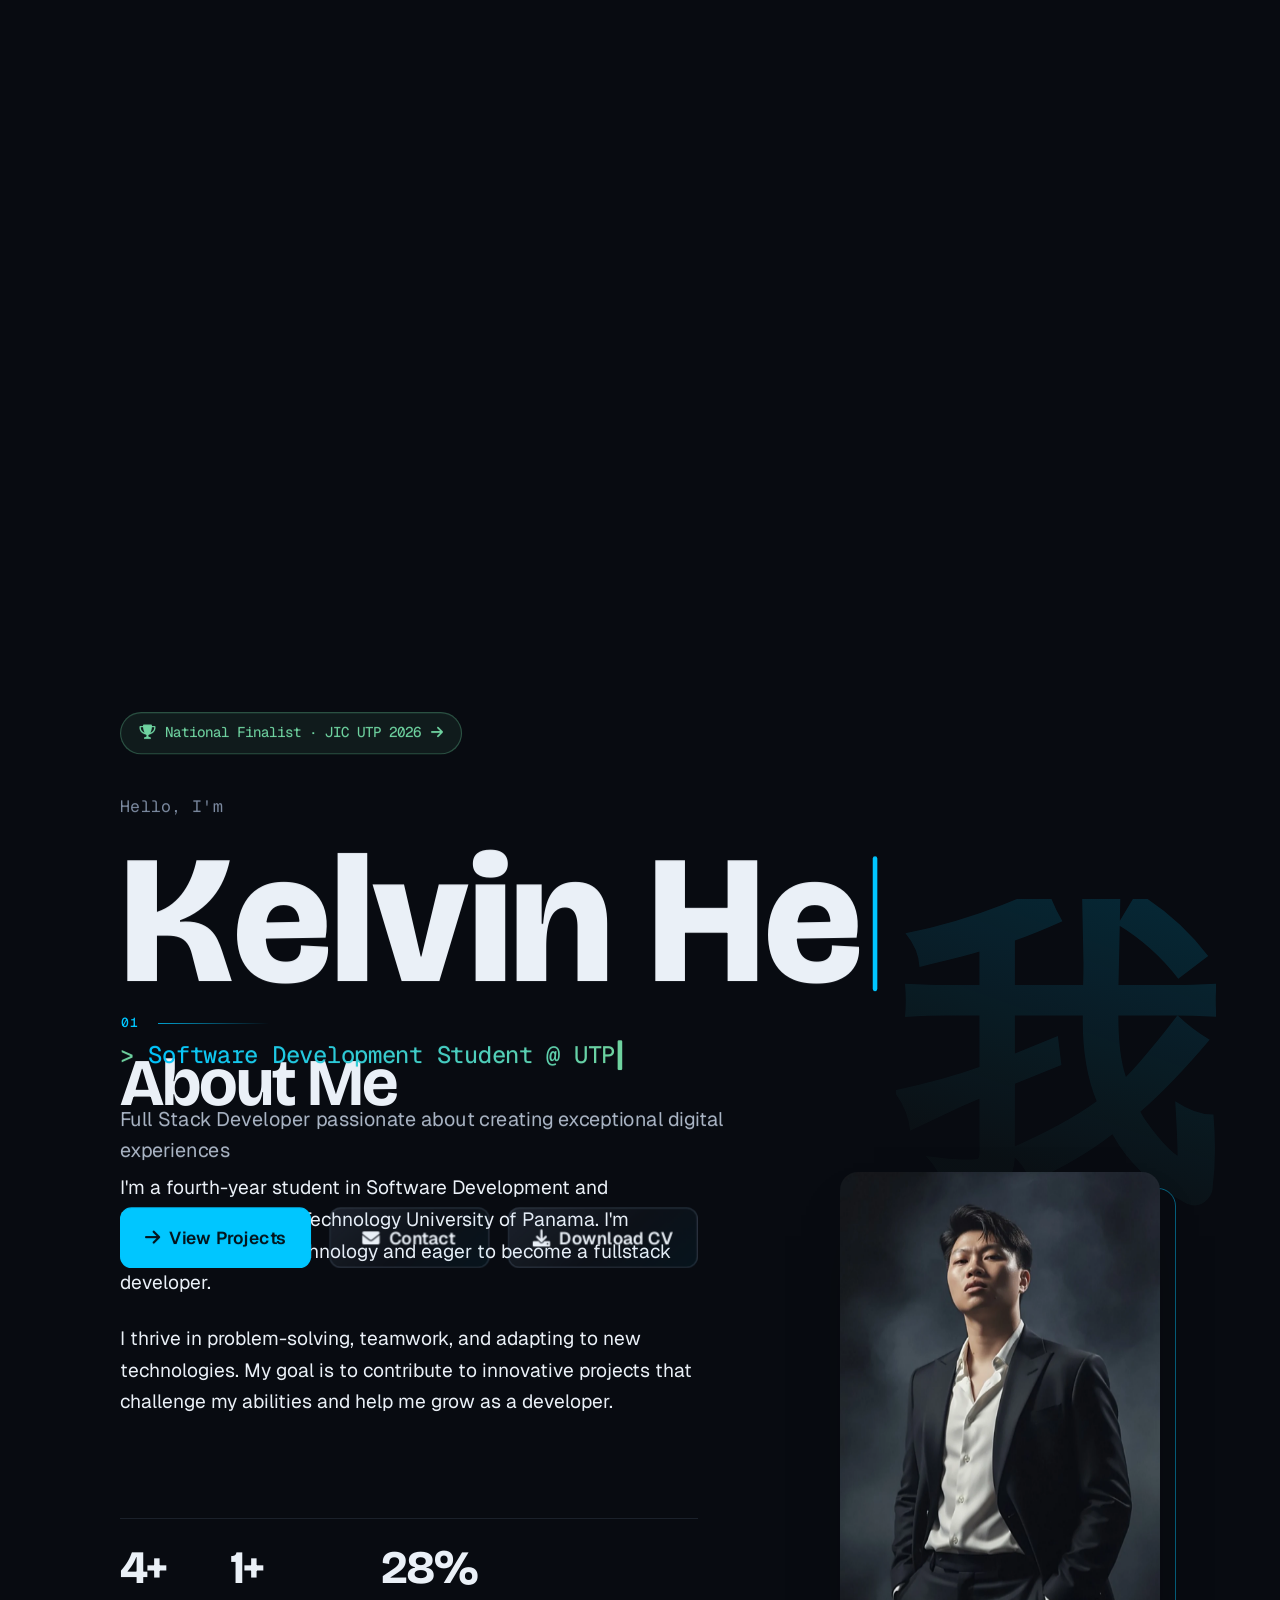
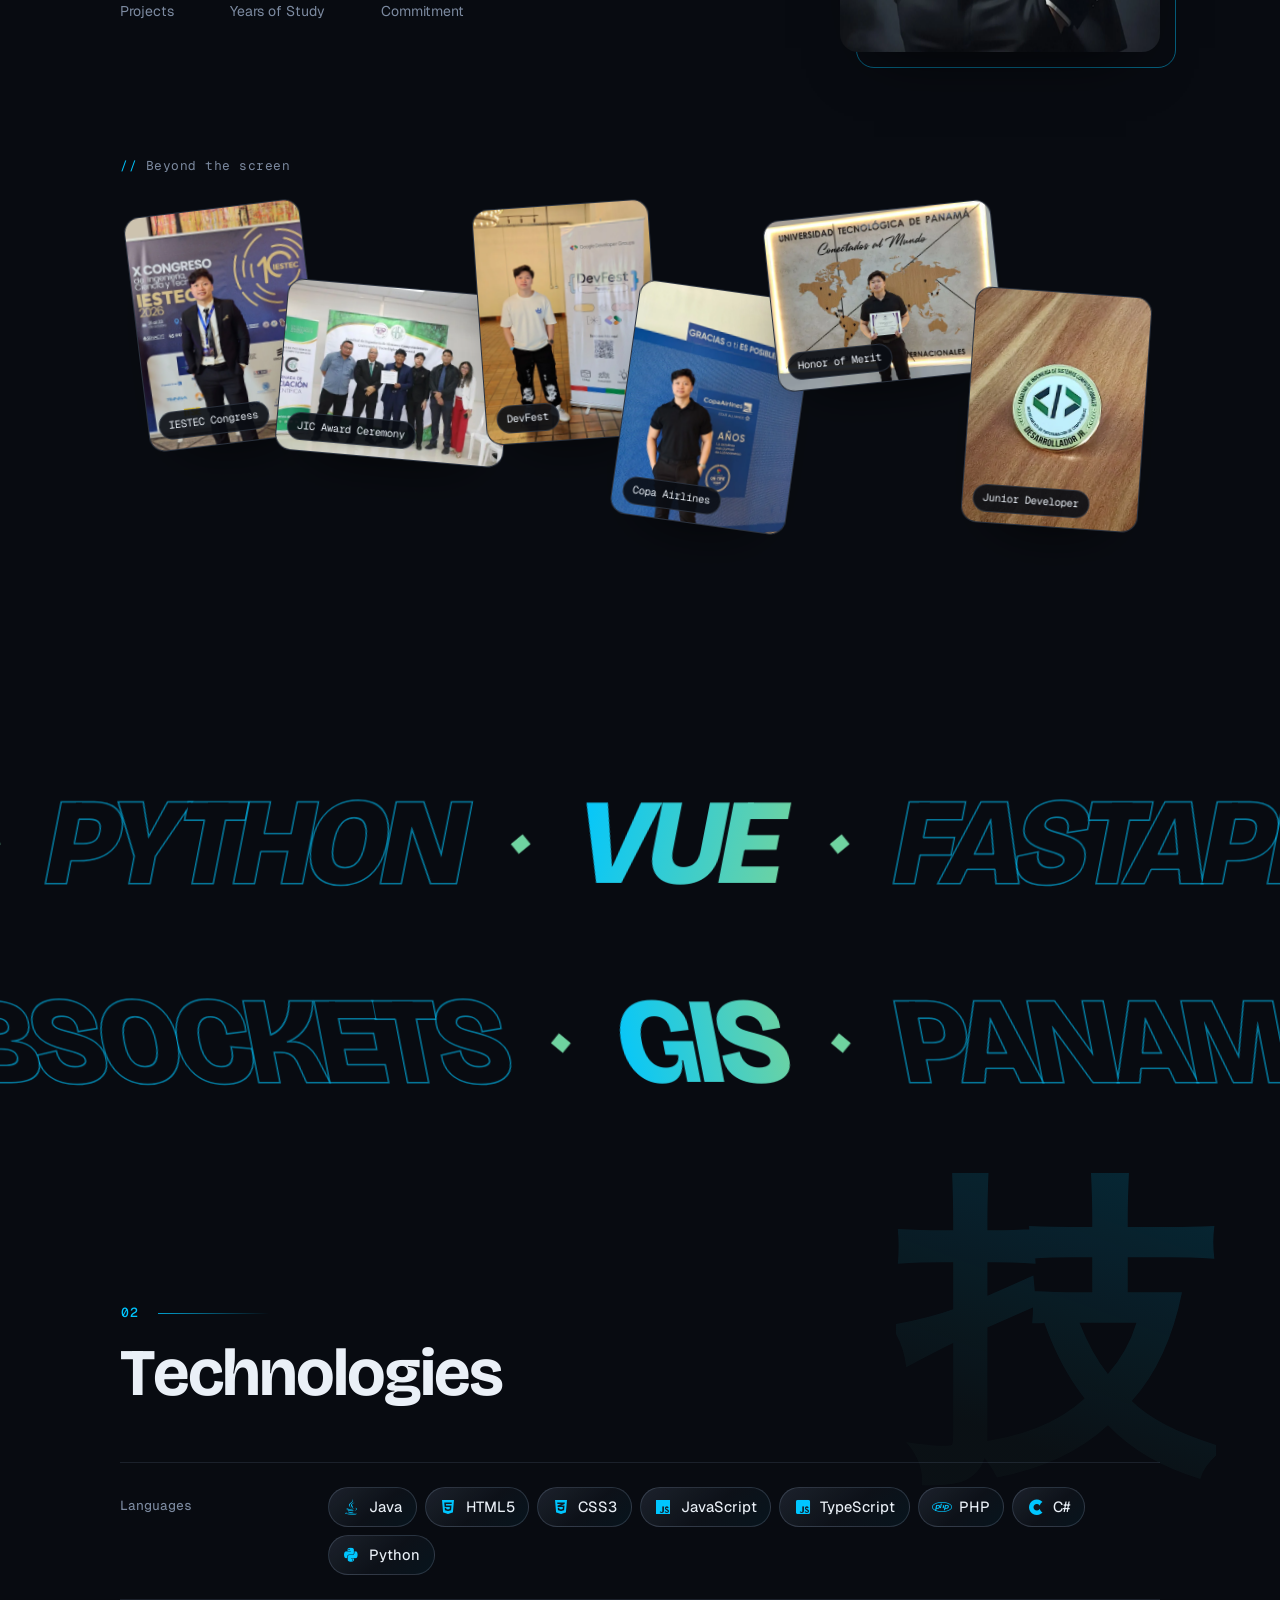
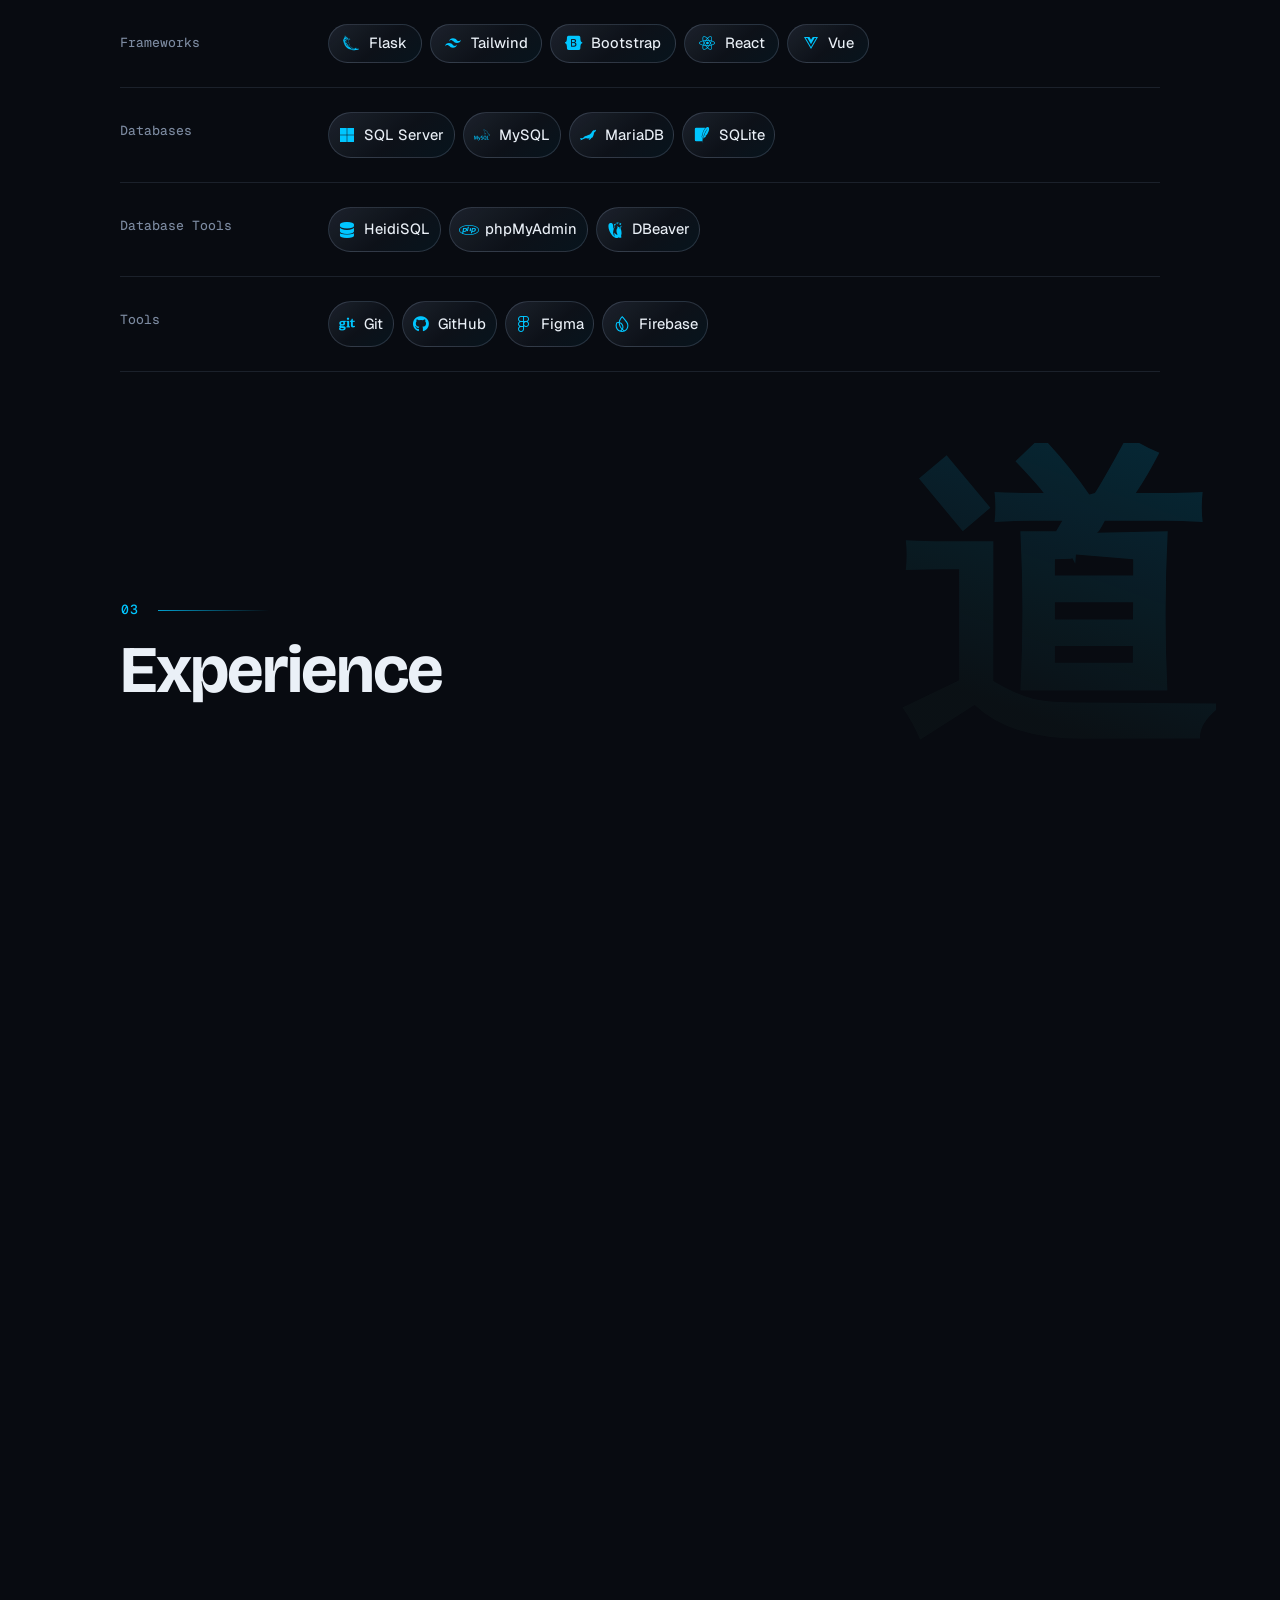
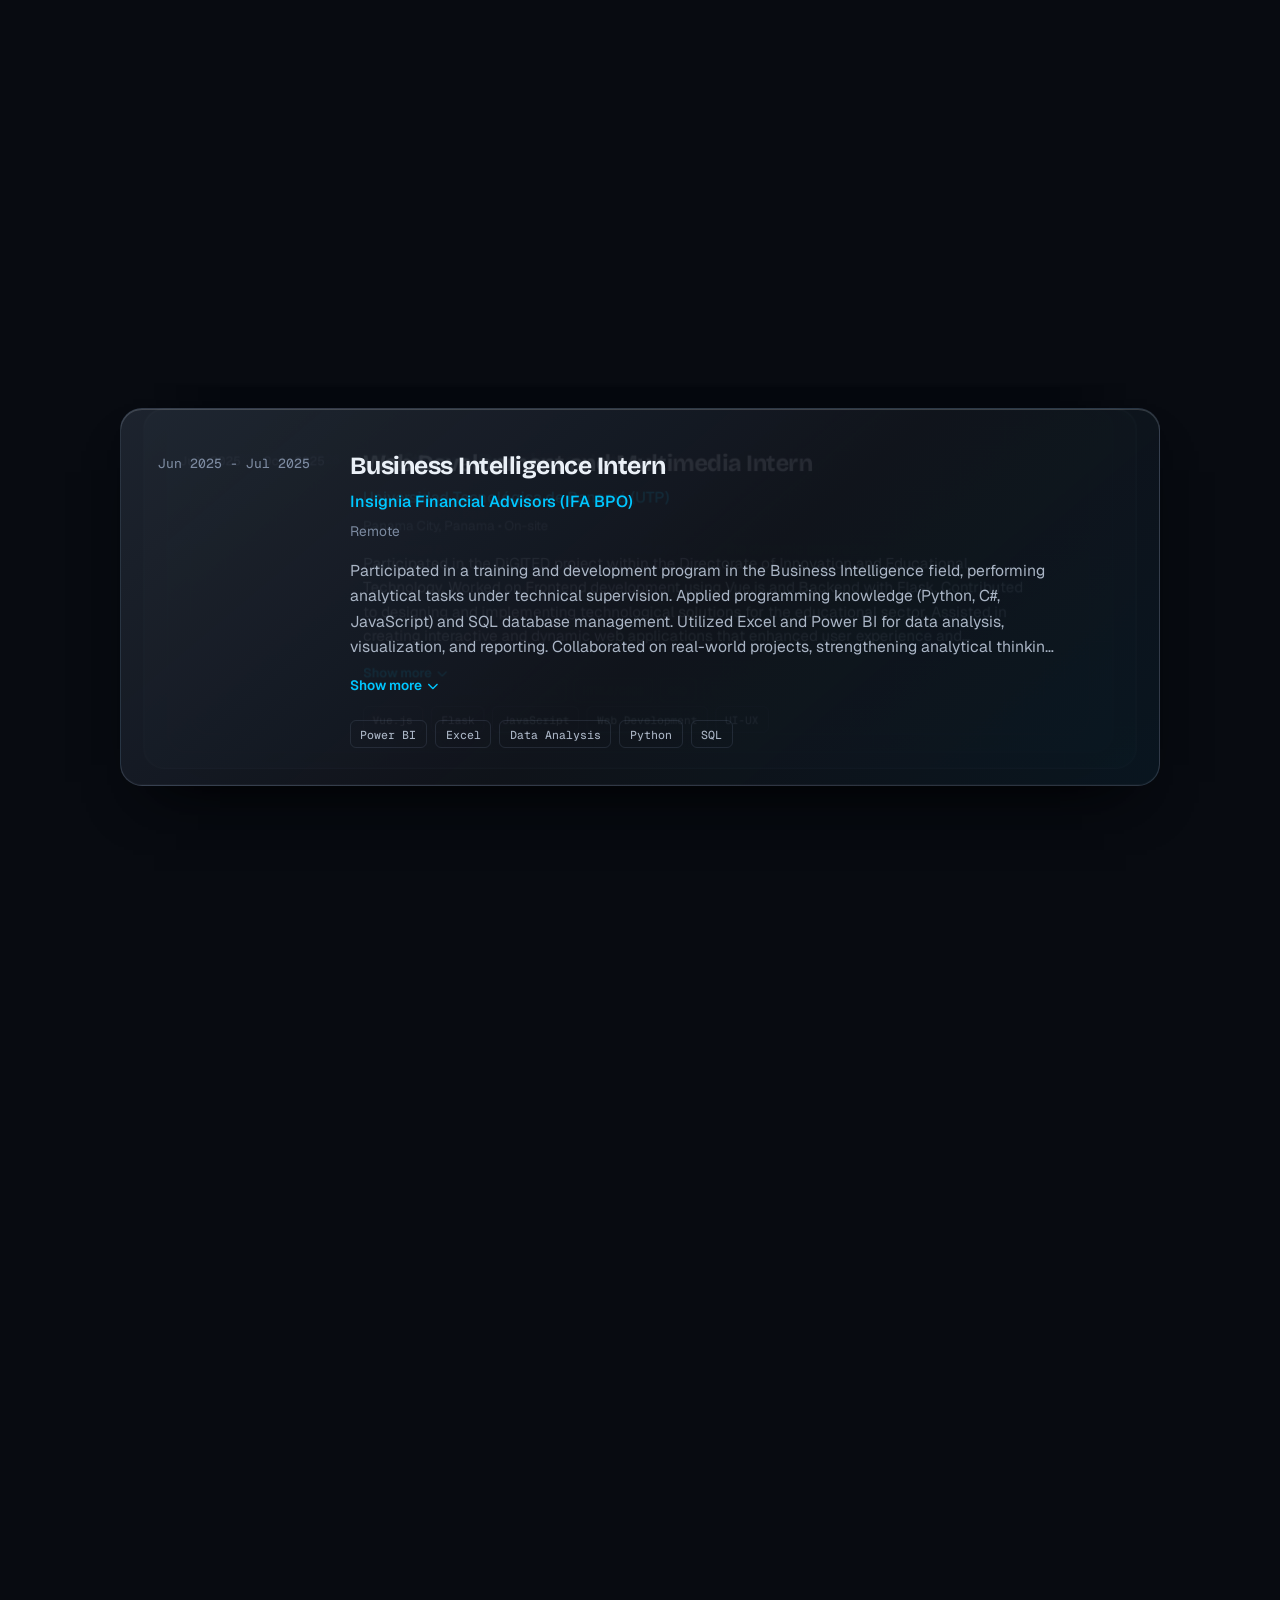
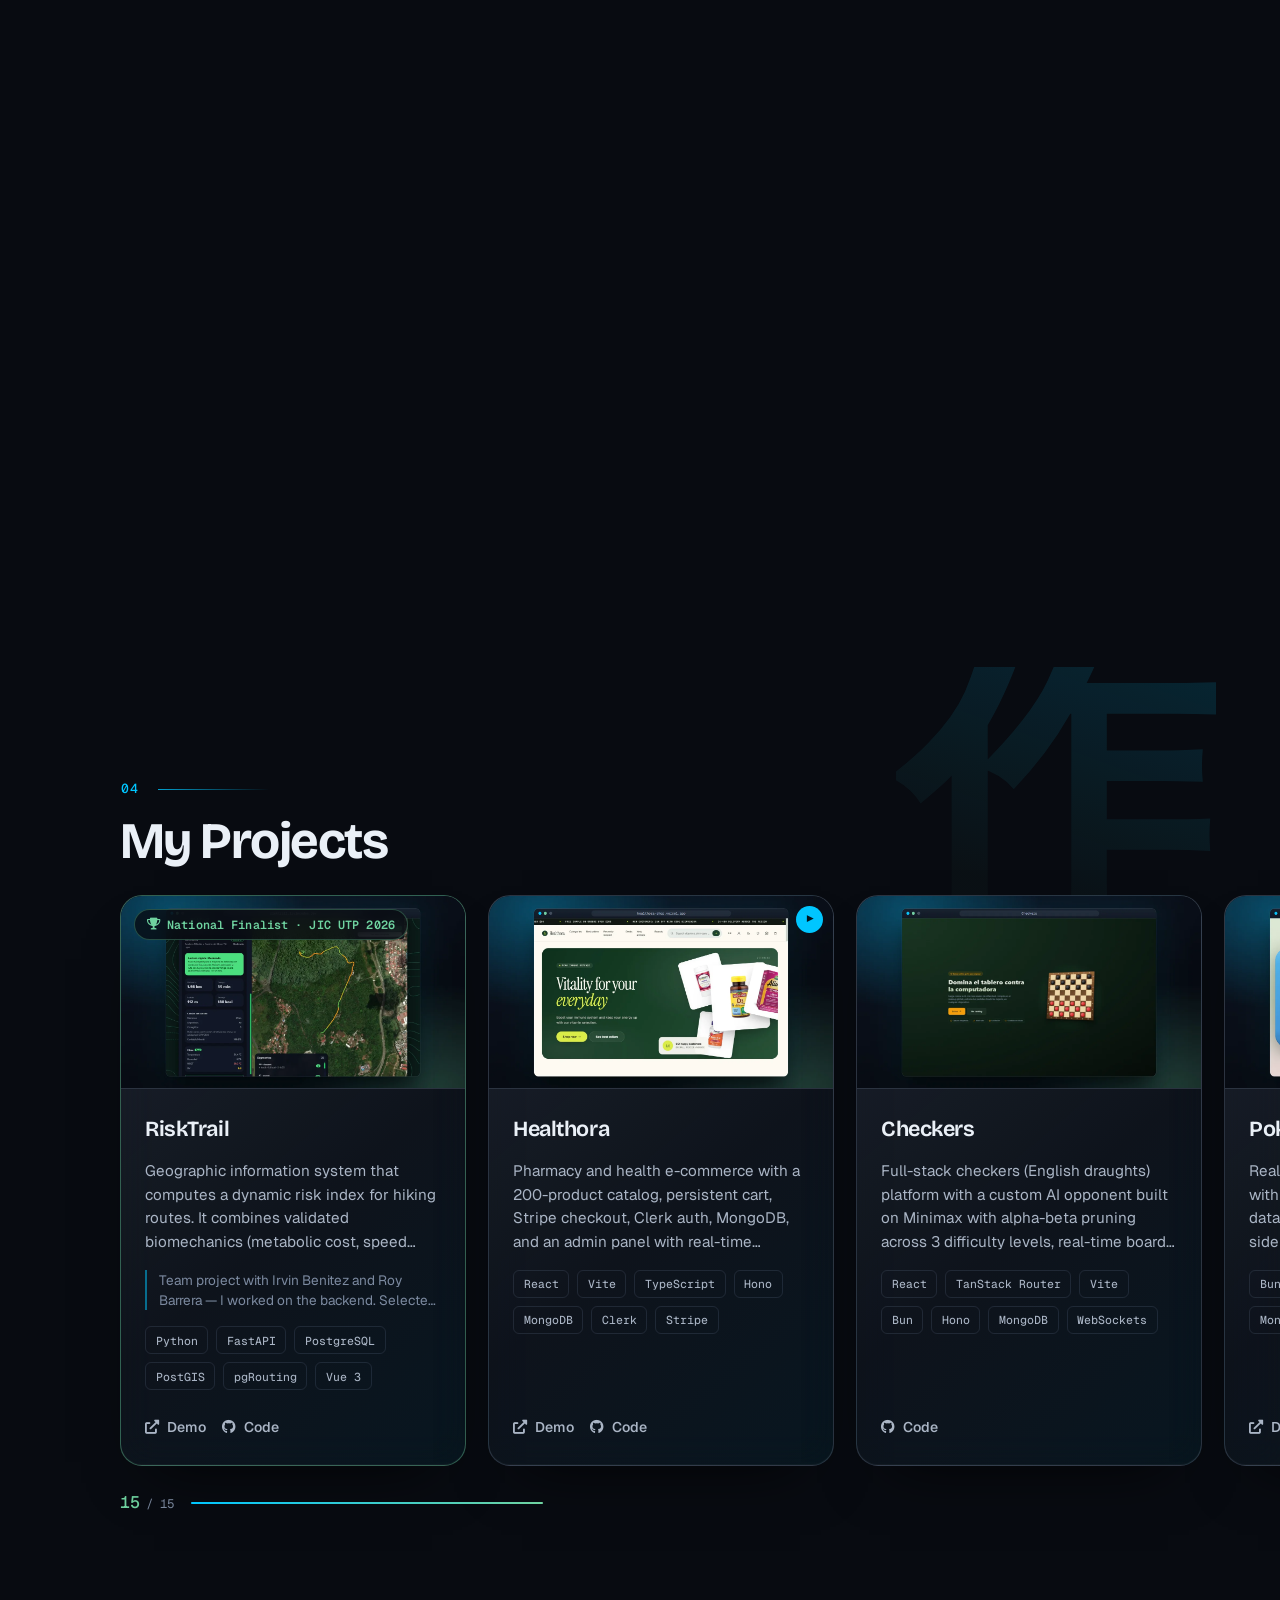
==== commit 0dd83666: "feat: add JIC and junior dev certificates, honor of merit 2026, gate certificate deck cuts to one pe" ====
--- a/index.html
+++ b/index.html
@@ -379,11 +379,11 @@
                     <div class="moments-row">
                         <figure class="moment">
                             <img loading="lazy" decoding="async" src="assets/img/fotos/iestec.webp" alt="Kelvin He en el Congreso IESTEC" draggable="false" />
-                            <figcaption>Congreso IESTEC</figcaption>
+                            <figcaption data-en="IESTEC Congress" data-es="Congreso IESTEC">IESTEC Congress</figcaption>
                         </figure>
                         <figure class="moment is-wide">
                             <img loading="lazy" decoding="async" src="assets/img/fotos/jic-premiacion.webp" alt="Kelvin He y su equipo recibiendo el certificado en la Jornada de Iniciación Científica" draggable="false" />
-                            <figcaption>Premiación JIC</figcaption>
+                            <figcaption data-en="JIC Award Ceremony" data-es="Premiación JIC">JIC Award Ceremony</figcaption>
                         </figure>
                         <figure class="moment">
                             <img loading="lazy" decoding="async" src="assets/img/fotos/devfest.webp" alt="Kelvin He en DevFest" draggable="false" />
@@ -395,11 +395,11 @@
                         </figure>
                         <figure class="moment is-wide">
                             <img loading="lazy" decoding="async" src="assets/img/fotos/honor-merito-utp.webp" alt="Kelvin He con el Certificado de Honor al Mérito en la UTP" draggable="false" />
-                            <figcaption>Honor al Mérito</figcaption>
+                            <figcaption data-en="Honor of Merit" data-es="Honor al Mérito">Honor of Merit</figcaption>
                         </figure>
                         <figure class="moment">
                             <img loading="lazy" decoding="async" src="assets/img/fotos/junior-dev-pin.webp" alt="Pin de Desarrollador Junior del Departamento de Programación de la UTP" draggable="false" />
-                            <figcaption>Desarrollador Jr.</figcaption>
+                            <figcaption data-en="Junior Developer" data-es="Desarrollador Jr.">Junior Developer</figcaption>
                         </figure>
                     </div>
                 </div>
@@ -1749,6 +1749,74 @@
                 </h2>
 
                 <div class="certificates-grid">
+                    <!-- JIC Nacional 2026 Finalist Certificate -->
+                    <div class="certificate-card">
+                        <div class="certificate-icon certificate-icon--logo certificate-icon--utp">
+                            <img src="assets/icons/utp.png" alt="Universidad Tecnológica de Panamá" />
+                        </div>
+                        <div class="certificate-content">
+                            <h3
+                                class="certificate-title"
+                                data-en="National Finalist – Scientific Initiation Conference (JIC) 2026"
+                                data-es="Finalista Nacional – Jornada de Iniciación Científica (JIC) 2026"
+                            >
+                                National Finalist – Scientific Initiation Conference (JIC) 2026
+                            </h3>
+                            <p class="certificate-issuer">
+                                SENACYT · Universidad Tecnológica de Panamá
+                            </p>
+                            <p
+                                class="certificate-date"
+                                data-en="Issued Oct 2026"
+                                data-es="Emitido Oct 2026"
+                            >
+                                Issued Oct 2026
+                            </p>
+                            <p class="certificate-id">
+                                Credential ID: DI-JIC-N-E-110-2026
+                            </p>
+                            <div class="certificate-skills">
+                                <span
+                                    class="cert-skill-tag"
+                                    data-en="Scientific Research"
+                                    data-es="Investigación Científica"
+                                    >Scientific Research</span
+                                >
+                                <span
+                                    class="cert-skill-tag"
+                                    data-en="RiskTrail"
+                                    data-es="RiskTrail"
+                                    >RiskTrail</span
+                                >
+                                <span
+                                    class="cert-skill-tag"
+                                    data-en="Engineering"
+                                    data-es="Ingeniería"
+                                    >Engineering</span
+                                >
+                                <span
+                                    class="cert-skill-tag"
+                                    data-en="Teamwork"
+                                    data-es="Trabajo en Equipo"
+                                    >Teamwork</span
+                                >
+                            </div>
+                            <div class="certificate-actions">
+                                <a
+                                    href="assets/img/certificados/Certificado_Finalista_JIC_Nacional_2026_RiskTrail.jpeg"
+                                    class="cert-btn"
+                                    target="_blank"
+                                >
+                                    <i class="fas fa-certificate"></i>
+                                    <span
+                                        data-en="Show Credential"
+                                        data-es="Ver Credencial"
+                                        >Show Credential</span
+                                    >
+                                </a>
+                            </div>
+                        </div>
+                    </div>
                     <!-- ONE AI Agents for Business Certificate -->
                     <div class="certificate-card">
                         <div class="certificate-icon certificate-icon--logo certificate-icon--alura">
@@ -1805,6 +1873,72 @@
                             <div class="certificate-actions">
                                 <a
                                     href="assets/img/certificados/ONE_Inmersion_Agentes_de_IA_para_Negocios.png"
+                                    class="cert-btn"
+                                    target="_blank"
+                                >
+                                    <i class="fas fa-certificate"></i>
+                                    <span
+                                        data-en="Show Credential"
+                                        data-es="Ver Credencial"
+                                        >Show Credential</span
+                                    >
+                                </a>
+                            </div>
+                        </div>
+                    </div>
+                    <!-- Junior Developer Recognition Certificate -->
+                    <div class="certificate-card">
+                        <div class="certificate-icon certificate-icon--logo certificate-icon--devjr">
+                            <img src="assets/icons/desarrollador-jr.svg" alt="Departamento de Programación de Computadoras, FISC (UTP)" />
+                        </div>
+                        <div class="certificate-content">
+                            <h3
+                                class="certificate-title"
+                                data-en="Certificate of Recognition – Junior Developer"
+                                data-es="Certificado de Reconocimiento – Desarrollador Junior"
+                            >
+                                Certificate of Recognition – Junior Developer
+                            </h3>
+                            <p class="certificate-issuer">
+                                Departamento de Programación de Computadoras · FISC (UTP)
+                            </p>
+                            <p
+                                class="certificate-date"
+                                data-en="Issued Sep 2026"
+                                data-es="Emitido Sep 2026"
+                            >
+                                Issued Sep 2026
+                            </p>
+                            <p
+                                class="certificate-id"
+                                data-en="Honorific Title"
+                                data-es="Título Honorífico"
+                            >
+                                Honorific Title
+                            </p>
+                            <div class="certificate-skills">
+                                <span
+                                    class="cert-skill-tag"
+                                    data-en="Software Development"
+                                    data-es="Desarrollo de Software"
+                                    >Software Development</span
+                                >
+                                <span
+                                    class="cert-skill-tag"
+                                    data-en="Extracurricular Projects"
+                                    data-es="Proyectos Extracurriculares"
+                                    >Extracurricular Projects</span
+                                >
+                                <span
+                                    class="cert-skill-tag"
+                                    data-en="Academic Commitment"
+                                    data-es="Compromiso Académico"
+                                    >Academic Commitment</span
+                                >
+                            </div>
+                            <div class="certificate-actions">
+                                <a
+                                    href="assets/img/certificados/Certificado_Desarrollador_Junior.jpeg"
                                     class="cert-btn"
                                     target="_blank"
                                 >
@@ -2472,6 +2606,70 @@
                 </h2>
 
                 <div class="honors-grid">
+                    <!-- Honor Certificate of Merit - Chapter of Honor 2026 -->
+                    <div class="honor-card">
+                        <figure class="honor-shot">
+                            <img loading="lazy" decoding="async" src="assets/img/fotos/honor-merito-2026.webp" alt="Kelvin He con el Certificado de Honor al Mérito del Capítulo de Honor 2026" width="480" height="640" />
+                        </figure>
+                        <div class="honor-icon">
+                            <i class="fas fa-medal"></i>
+                        </div>
+                        <div class="honor-content">
+                            <h3
+                                class="honor-title"
+                                data-en="Honor Certificate of Merit – Chapter of Honor 2026"
+                                data-es="Certificado de Honor al Mérito – Capítulo de Honor 2026"
+                            >
+                                Honor Certificate of Merit – Chapter of Honor
+                                2026
+                            </h3>
+                            <p
+                                class="honor-issuer"
+                                data-en="Issued by Technological University of Panama · Oct 2026"
+                                data-es="Otorgado por la Universidad Tecnológica de Panamá · Oct 2026"
+                            >
+                                Issued by Technological University of Panama ·
+                                Oct 2026
+                            </p>
+                            <p class="honor-org">
+                                <i class="fab fa-linkedin"></i>
+                                <span
+                                    data-en="Associated with Universidad Tecnológica de Panamá"
+                                    data-es="Asociado con Universidad Tecnológica de Panamá"
+                                    >Associated with Universidad Tecnológica de
+                                    Panamá</span
+                                >
+                            </p>
+                            <p
+                                class="honor-description"
+                                data-en="Member of the Chapter of Honor for the second consecutive year: recognition granted by the Technological University of Panama to outstanding students of the Faculty of Computer Systems Engineering for their dedication, responsibility, and effort in academic performance."
+                                data-es="Integrante del Capítulo de Honor por segundo año consecutivo: reconocimiento otorgado por la Universidad Tecnológica de Panamá a estudiantes destacados de la Facultad de Ingeniería de Sistemas Computacionales por su dedicación, responsabilidad y esfuerzo en el desempeño académico."
+                            >
+                                Member of the Chapter of Honor for the second
+                                consecutive year: recognition granted by the
+                                Technological University of Panama to
+                                outstanding students of the Faculty of Computer
+                                Systems Engineering for their dedication,
+                                responsibility, and effort in academic
+                                performance.
+                            </p>
+                            <div class="honor-actions">
+                                <a
+                                    href="assets/img/honores/Honor Certificate of Merit - Chapter of Honor 2026.jpg"
+                                    class="honor-btn"
+                                    target="_blank"
+                                >
+                                    <i class="fas fa-certificate"></i>
+                                    <span
+                                        data-en="Show Credential"
+                                        data-es="Ver Credencial"
+                                        >Show Credential</span
+                                    >
+                                </a>
+                            </div>
+                        </div>
+                    </div>
+
                     <!-- JIC UTP 2026 - National Final -->
                     <div class="honor-card">
                         <figure class="honor-shot">
@@ -2491,10 +2689,10 @@
                             </h3>
                             <p
                                 class="honor-issuer"
-                                data-en="Universidad Tecnológica de Panamá · Aug 2026"
-                                data-es="Universidad Tecnológica de Panamá · Ago 2026"
-                            >
-                                Universidad Tecnológica de Panamá · Aug 2026
+                                data-en="SENACYT · Universidad Tecnológica de Panamá · Oct 2026"
+                                data-es="SENACYT · Universidad Tecnológica de Panamá · Oct 2026"
+                            >
+                                SENACYT · Universidad Tecnológica de Panamá · Oct 2026
                             </p>
                             <p class="honor-org">
                                 <i class="fas fa-users"></i>
@@ -2507,14 +2705,18 @@
                             </p>
                             <p
                                 class="honor-description"
-                                data-en="RiskTrail was selected at the JIC UTP national round in Coclé (Aug 7, 2026) as one of the projects representing the Technological University of Panama at the National Final, after qualifying in the July 3 selection round."
-                                data-es="RiskTrail fue seleccionado en la Jornada de Iniciación Científica UTP Nacional en Coclé (7 de agosto de 2026) como uno de los proyectos que representarán a la Universidad Tecnológica de Panamá en la Final Nacional, tras clasificar en la selección del 3 de julio."
-                            >
-                                RiskTrail was selected at the JIC UTP national
-                                round in Coclé (Aug 7, 2026) as one of the
-                                projects representing the Technological
-                                University of Panama at the National Final,
-                                after qualifying in the July 3 selection round.
+                                data-en="RiskTrail was a finalist, in the Engineering category, at the National Scientific Initiation Conference (JIC) 2026, held in Panama City on Oct 21–23, 2026 as part of the X International Congress of Engineering, Sciences and Technology (IESTEC 2026). The project represented the Technological University of Panama after being selected at the JIC UTP national round in Coclé (Aug 7, 2026)."
+                                data-es="RiskTrail fue finalista, en la categoría de Ingeniería, de la Jornada de Iniciación Científica (JIC) Nacional 2026, celebrada en la ciudad de Panamá del 21 al 23 de octubre de 2026 en el marco del X Congreso Internacional de Ingeniería, Ciencias y Tecnología (IESTEC 2026). El proyecto representó a la Universidad Tecnológica de Panamá tras ser seleccionado en la JIC UTP Nacional en Coclé (7 de agosto de 2026)."
+                            >
+                                RiskTrail was a finalist, in the Engineering
+                                category, at the National Scientific Initiation
+                                Conference (JIC) 2026, held in Panama City on
+                                Oct 21–23, 2026 as part of the X International
+                                Congress of Engineering, Sciences and
+                                Technology (IESTEC 2026). The project
+                                represented the Technological University of
+                                Panama after being selected at the JIC UTP
+                                national round in Coclé (Aug 7, 2026).
                             </p>
                             <div class="honor-actions">
                                 <a href="#risktrail" class="honor-btn">
@@ -2525,6 +2727,18 @@
                                         >View Project</span
                                     >
                                 </a>
+                                <a
+                                    href="assets/img/certificados/Certificado_Finalista_JIC_Nacional_2026_RiskTrail.jpeg"
+                                    class="honor-btn"
+                                    target="_blank"
+                                >
+                                    <i class="fas fa-certificate"></i>
+                                    <span
+                                        data-en="Show Credential"
+                                        data-es="Ver Credencial"
+                                        >Show Credential</span
+                                    >
+                                </a>
                             </div>
                         </div>
                     </div>
@@ -2593,7 +2807,7 @@
                     <!-- Honor Certificate of Merit - Chapter of Honor 2025 -->
                     <div class="honor-card">
                         <figure class="honor-shot">
-                            <img loading="lazy" decoding="async" src="assets/img/fotos/honor-merito-solo.webp" alt="Kelvin He con el Certificado de Honor al Mérito" width="480" height="640" />
+                            <img loading="lazy" decoding="async" src="assets/img/fotos/honor-merito-2025.webp" alt="Kelvin He con el Certificado de Honor al Mérito del Capítulo de Honor 2025" width="480" height="640" />
                         </figure>
                         <div class="honor-icon">
                             <i class="fas fa-medal"></i>
--- a/assets/styles/styles.css
+++ b/assets/styles/styles.css
@@ -1286,6 +1286,24 @@
     height: auto;
 }
 
+.certificate-icon--utp {
+    --logo-bg: #fff;
+}
+
+.certificate-icon--utp img {
+    width: 84%;
+    height: 84%;
+}
+
+.certificate-icon--devjr {
+    --logo-bg: #fff;
+}
+
+.certificate-icon--devjr img {
+    width: 74%;
+    height: 74%;
+}
+
 .certificate-icon--progenios {
     --logo-bg: #fff;
 }
@@ -1457,7 +1475,12 @@
 
 .honor-actions {
     display: flex;
-    gap: 1rem;
+    flex-wrap: wrap;
+    gap: 0.7rem 1rem;
+}
+
+.honor-btn {
+    white-space: nowrap;
 }
 
 .honor-btn {
--- a/assets/styles/redesign.css
+++ b/assets/styles/redesign.css
@@ -903,14 +903,6 @@
     box-shadow: none;
 }
 
-::-webkit-scrollbar-thumb {
-    background: var(--glass-border);
-}
-
-::-webkit-scrollbar-thumb:hover {
-    background: var(--accent-color);
-}
-
 /* ---------- Responsive ---------- */
 @media (max-width: 900px) {
     .about-content {
--- a/assets/styles/motion.css
+++ b/assets/styles/motion.css
@@ -99,10 +99,24 @@
     will-change: translate, scale, opacity;
 }
 
+/* It drifts down and grows as the page leaves it (motion.js), and is gone
+   before it reaches the next section. No box may cut it off on the way: one
+   that did (the grid it sits in, on small screens) showed as a hard edge
+   sliding up through the buttons. */
+.fx .hero,
+.fx .hero-container,
+.fx .hero-content {
+    overflow: visible;
+}
+
 .arrow-link {
     background: var(--glass-fill), var(--glass-solid);
     border-color: rgba(var(--accent-rgb), 0.5);
-    box-shadow: var(--glass-rim);
+    /* The last shadow draws nothing: it is room around the circle. The bounce
+       puts the button on a layer of its own, and a layer exactly the size of
+       the circle loses its outermost row of pixels whenever it sits between
+       two of the screen's - the ring came out flat on top while it jumped. */
+    box-shadow: var(--glass-rim), 0 0 0 6px transparent;
 }
 
 /* ---------- The katana canvas (blade.js) ---------- */
@@ -119,6 +133,13 @@
 
 .blade-canvas.is-live {
     opacity: 1;
+}
+
+/* While it cuts a certificate the sword is in front of the page (under the
+   navbar and the rail). blade.js only switches this while the sword is clear
+   of the pile, so nothing is seen to jump from one side of it to the other. */
+.blade-canvas.is-front {
+    z-index: 800;
 }
 
 /* ---------- Glass surfaces ---------- */
@@ -262,59 +283,66 @@
     color: var(--accent-secondary);
 }
 
-/* ---------- Navbar: a floating glass capsule on desktop ---------- */
+/* ---------- Navbar: a floating glass capsule ---------- */
 /* --nav-p runs 0 -> 1 over the first stretch of scroll (motion.js writes it
    on .navbar every frame). The bar narrows and the glass fades in with it,
-   so there is no switch between two states to animate. */
+   so there is no switch between two states to animate. The same capsule on
+   every screen: on small ones it holds the logo, the three round buttons
+   and the menu button, and the menu opens underneath it. */
+.navbar,
+.navbar.scrolled {
+    padding-top: 12px;
+    background: transparent;
+    -webkit-backdrop-filter: none;
+    backdrop-filter: none;
+    border-bottom-color: transparent;
+    pointer-events: none;
+    transition: none;
+}
+
+/* without the script the class set by script.js is the whole story */
+.navbar.scrolled {
+    --nav-p: 1;
+}
+
+.nav-container {
+    isolation: isolate;
+    width: calc(100% - 2.5rem);
+    max-width: calc(1120px - 100px * var(--nav-p, 0));
+    height: 56px;
+    padding: 0 0.65rem 0 1.5rem;
+    border-radius: 999px;
+    pointer-events: auto;
+}
+
+.nav-container::before {
+    content: "";
+    position: absolute;
+    inset: 0;
+    z-index: -1;
+    border: 1px solid var(--glass-line);
+    border-radius: inherit;
+    background: var(--glass-fill), var(--glass-solid);
+    -webkit-backdrop-filter: var(--glass-blur);
+    backdrop-filter: var(--glass-blur);
+    box-shadow: var(--glass-rim), var(--glass-drop);
+    opacity: var(--nav-p, 0);
+}
+
+html:not(.fx) .nav-container {
+    transition: max-width 0.5s cubic-bezier(0.2, 0.8, 0.2, 1);
+}
+
+html:not(.fx) .nav-container::before {
+    transition: opacity 0.35s ease;
+}
+
+.languageToggle,
+.themeToggle {
+    border-radius: 999px;
+}
+
 @media (min-width: 1025px) {
-    .navbar,
-    .navbar.scrolled {
-        padding-top: 12px;
-        background: transparent;
-        -webkit-backdrop-filter: none;
-        backdrop-filter: none;
-        border-bottom-color: transparent;
-        pointer-events: none;
-        transition: none;
-    }
-
-    /* without the script the class set by script.js is the whole story */
-    .navbar.scrolled {
-        --nav-p: 1;
-    }
-
-    .nav-container {
-        isolation: isolate;
-        width: calc(100% - 2.5rem);
-        max-width: calc(1120px - 100px * var(--nav-p, 0));
-        height: 56px;
-        padding: 0 0.65rem 0 1.5rem;
-        border-radius: 999px;
-        pointer-events: auto;
-    }
-
-    .nav-container::before {
-        content: "";
-        position: absolute;
-        inset: 0;
-        z-index: -1;
-        border: 1px solid var(--glass-line);
-        border-radius: inherit;
-        background: var(--glass-fill), var(--glass-solid);
-        -webkit-backdrop-filter: var(--glass-blur);
-        backdrop-filter: var(--glass-blur);
-        box-shadow: var(--glass-rim), var(--glass-drop);
-        opacity: var(--nav-p, 0);
-    }
-
-    html:not(.fx) .nav-container {
-        transition: max-width 0.5s cubic-bezier(0.2, 0.8, 0.2, 1);
-    }
-
-    html:not(.fx) .nav-container::before {
-        transition: opacity 0.35s ease;
-    }
-
     /* three round buttons live on the right now: the centred menu leans
        left a little so "Contact" never slides under them */
     .nav-menu {
@@ -322,11 +350,6 @@
         gap: clamp(1.1rem, 2vw, 2rem);
     }
 
-    .languageToggle,
-    .themeToggle {
-        border-radius: 999px;
-    }
-
     .themeToggle {
         width: 40px;
         height: 40px;
@@ -335,6 +358,39 @@
 
     .nav-burger-mode-toggle-container {
         gap: 10px;
+    }
+}
+
+@media (max-width: 1024px) {
+    .navbar,
+    .navbar.scrolled {
+        padding-top: 10px;
+    }
+
+    /* edge to edge at the top of the page, drawn in as the glass appears */
+    .nav-container {
+        width: calc(100% - 0.4rem - 1rem * var(--nav-p, 0));
+        max-width: none;
+        height: 54px;
+        padding: 0 0.6rem 0 1.1rem;
+    }
+
+    .themeToggle,
+    .languageToggle {
+        width: 38px;
+        height: 38px;
+        padding: 0;
+    }
+
+    /* The menu is a sheet of its own under the capsule (and under what the
+       capsule holds: the button that closes it stays on top). */
+    .nav-menu {
+        top: 0;
+        z-index: -1;
+        height: 100vh;
+        height: 100dvh;
+        padding: 5rem 0 1.5rem;
+        border-top: 0;
     }
 }
 
@@ -951,6 +1007,151 @@
         margin: 0.4rem 0 0;
         /* clear of the fixed "back to top" button */
         padding-right: 4.2rem;
+    }
+
+    /* Pinned all the same when the window is tall enough for the frame
+       (motion.js): the vertical scroll moves the projects sideways and deals
+       the certificates off their pile, as on a wide screen. The frame's
+       content sits at the top, so the room that is left is one strip at
+       the bottom - the sword lies in it under the projects (blade.js). */
+    .hscroll,
+    #certificates.deck {
+        --hs-card: min(78vw, 330px);
+        --hs-gutter: var(--page-pad);
+    }
+
+    .hscroll > .container,
+    #certificates.deck > .container {
+        justify-content: flex-start;
+        /* the height that stays put while a phone's address bar comes and goes */
+        height: 100vh;
+        height: 100svh;
+        padding-top: 72px;
+        padding-bottom: 10px;
+    }
+
+    .hscroll .section-title,
+    #certificates.deck .section-title {
+        margin-bottom: 0.8rem;
+        padding-top: 1.5rem;
+        font-size: 1.85rem;
+    }
+
+    .hscroll .projects-grid,
+    #certificates.deck .certificates-grid {
+        overflow: visible;
+        scroll-snap-type: none;
+    }
+
+    .hscroll .projects-grid {
+        gap: 1rem;
+        padding: 0 var(--page-pad);
+    }
+
+    .hscroll .hs-ui,
+    #certificates.deck .hs-ui {
+        justify-content: flex-start;
+        margin: 0.7rem var(--page-pad) 0;
+        padding-right: 0;
+    }
+
+    /* the pile's counter keeps to the right: the sword's handle shows
+       under the left of the pile (blade.js) */
+    #certificates.deck .hs-ui {
+        flex-wrap: wrap;
+        justify-content: flex-end;
+        gap: 0.25rem 0.9rem;
+        margin-inline: 0;
+    }
+
+    #certificates.deck .hs-bar {
+        flex: 0 0 6.5rem;
+    }
+
+    #certificates.deck .hs-hint {
+        flex-basis: 100%;
+        text-align: right;
+    }
+
+    .hscroll .hs-hint,
+    #certificates.deck .hs-hint {
+        white-space: nowrap;
+    }
+
+    #projects.hscroll .project-content {
+        padding: 0.95rem 1.05rem 1.05rem;
+    }
+
+    #projects.hscroll .project-title {
+        margin-bottom: 0.4rem;
+        font-size: 1.15rem;
+    }
+
+    #projects.hscroll .project-description {
+        -webkit-line-clamp: 3;
+        line-clamp: 3;
+        margin-bottom: 0.7rem;
+        font-size: 0.9rem;
+    }
+
+    #projects.hscroll .project-team {
+        display: none;
+    }
+
+    #projects.hscroll .project-tech {
+        margin-bottom: 0.8rem;
+    }
+
+    /* the pile: one compact card, the same for all twelve */
+    #certificates.deck .certificates-grid {
+        margin: 0;
+        padding: 0 0 2.4rem;
+    }
+
+    #certificates.deck .certificate-card {
+        padding: 1.1rem 1.1rem 1.2rem;
+    }
+
+    #certificates.deck .certificate-icon {
+        width: 46px;
+        height: 46px;
+        margin-bottom: 0.65rem;
+    }
+
+    #certificates.deck .certificate-title {
+        margin-bottom: 0.3rem;
+        font-size: 1.02rem;
+        line-height: 1.25;
+    }
+
+    #certificates.deck .certificate-issuer,
+    #certificates.deck .certificate-date {
+        margin-bottom: 0.2rem;
+        font-size: 0.86rem;
+        line-height: 1.35;
+    }
+
+    #certificates.deck .certificate-id {
+        margin-bottom: 0.65rem;
+        font-size: 0.7rem;
+    }
+
+    /* two rows of tags at most, so no card makes the pile taller */
+    #certificates.deck .certificate-skills {
+        gap: 0.35rem;
+        max-height: 3.95rem;
+        margin-bottom: 0.85rem;
+        overflow: hidden;
+    }
+
+    #certificates.deck .cert-skill-tag {
+        padding: 0.22rem 0.5rem;
+        font-size: 0.68rem;
+    }
+
+    #certificates.deck .cert-btn {
+        padding: 0.45rem 0.85rem;
+        font-size: 0.82rem;
     }
 }
 
@@ -1009,25 +1210,28 @@
     font-variant-numeric: tabular-nums;
 }
 
+/* the two numbers are the same size and sit the same distance from the
+   slash; only the colour says which one is the section being read */
 .trail-alt b,
 .trail-alt em {
     position: absolute;
+    font-size: 0.7rem;
     font-style: normal;
+    font-weight: 600;
     line-height: 1;
 }
 
+/* (figures sit a little high in their line: the nudge is what makes the gap
+   to the slash measure the same on both sides) */
 .trail-alt b {
-    top: 0;
+    top: 0.4px;
     left: 0;
-    font-size: 0.76rem;
-    font-weight: 600;
     color: var(--accent-secondary);
 }
 
 .trail-alt em {
     right: 0;
-    bottom: 0;
-    font-size: 0.6rem;
+    bottom: -0.4px;
 }
 
 /* the slash */
@@ -1712,6 +1916,39 @@
     }
 }
 
+/* ---------- Scrollbar: the thumb eases into its hover colour ----------
+   A scrollbar part cannot run a transition of its own. It can take a colour
+   from the element it belongs to, though (the page's bar belongs to <body>),
+   and a registered colour can be eased there. motion.js says when the
+   pointer is on the thumb (.thumb-over); .thumb-eased, which it sets once it
+   knows it can tell, hands the job over from the plain :hover rule. The
+   colour does not inherit, so easing it restyles <body> and nothing else. */
+@property --thumb {
+    syntax: "<color>";
+    inherits: false;
+    initial-value: #00c6ff;
+}
+
+body {
+    --thumb: var(--accent-color);
+}
+
+.thumb-over body {
+    --thumb: var(--accent-secondary);
+}
+
+/* (script.js fades the page in with a transition on <body> too: this one
+   has to name it, or it would replace it) */
+.thumb-eased body {
+    transition: --thumb 0.3s ease, opacity 0.5s ease;
+}
+
+.thumb-eased body::-webkit-scrollbar-thumb,
+.thumb-eased body::-webkit-scrollbar-thumb:hover {
+    --thumb: inherit;
+    background: var(--thumb);
+}
+
 /* ---------- Cursor: point, ring and trail ---------- */
 html.has-cursor,
 html.has-cursor * {
@@ -1935,11 +2172,6 @@
 
 /* ---------- Small screens ---------- */
 @media (max-width: 899px) {
-    /* the sword stays in the margins and behind the text here */
-    .blade-canvas.is-live {
-        opacity: 0.6;
-    }
-
     .timeline-content {
         grid-template-columns: minmax(0, 1fr);
     }
